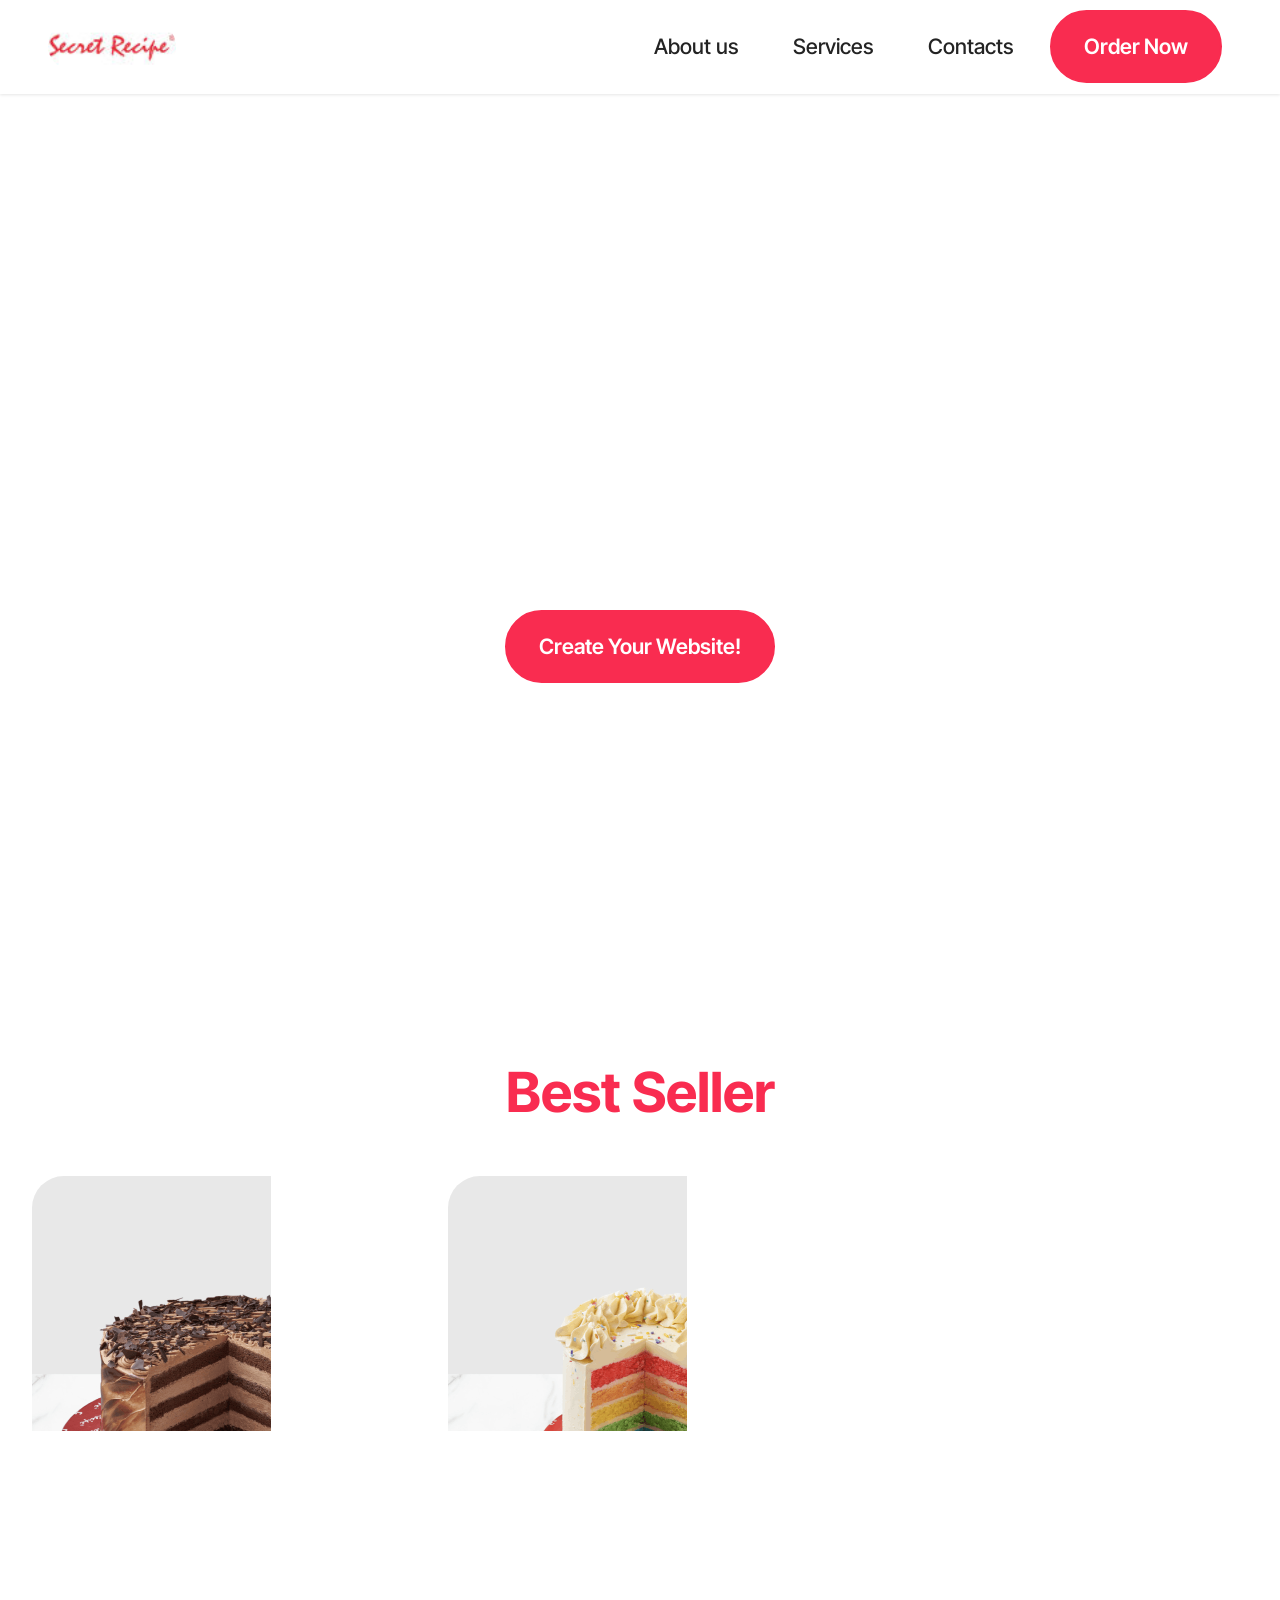
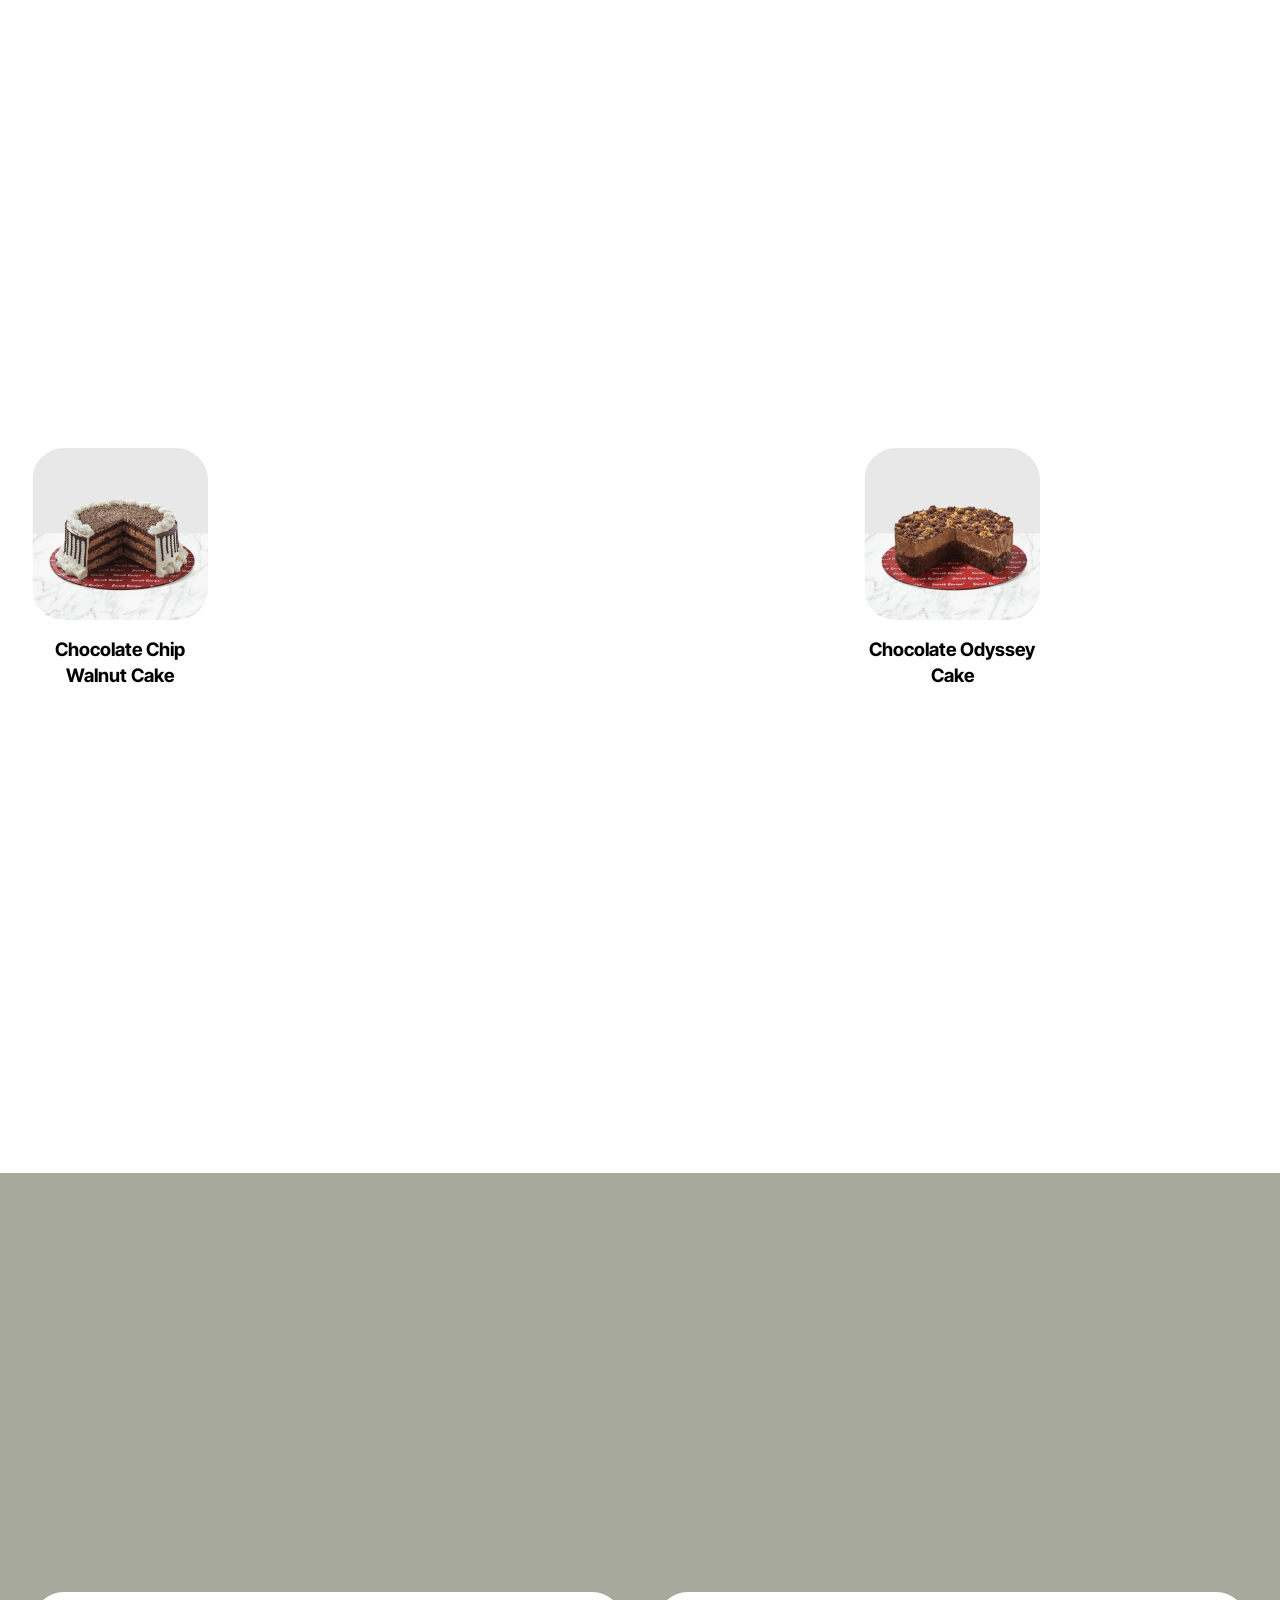
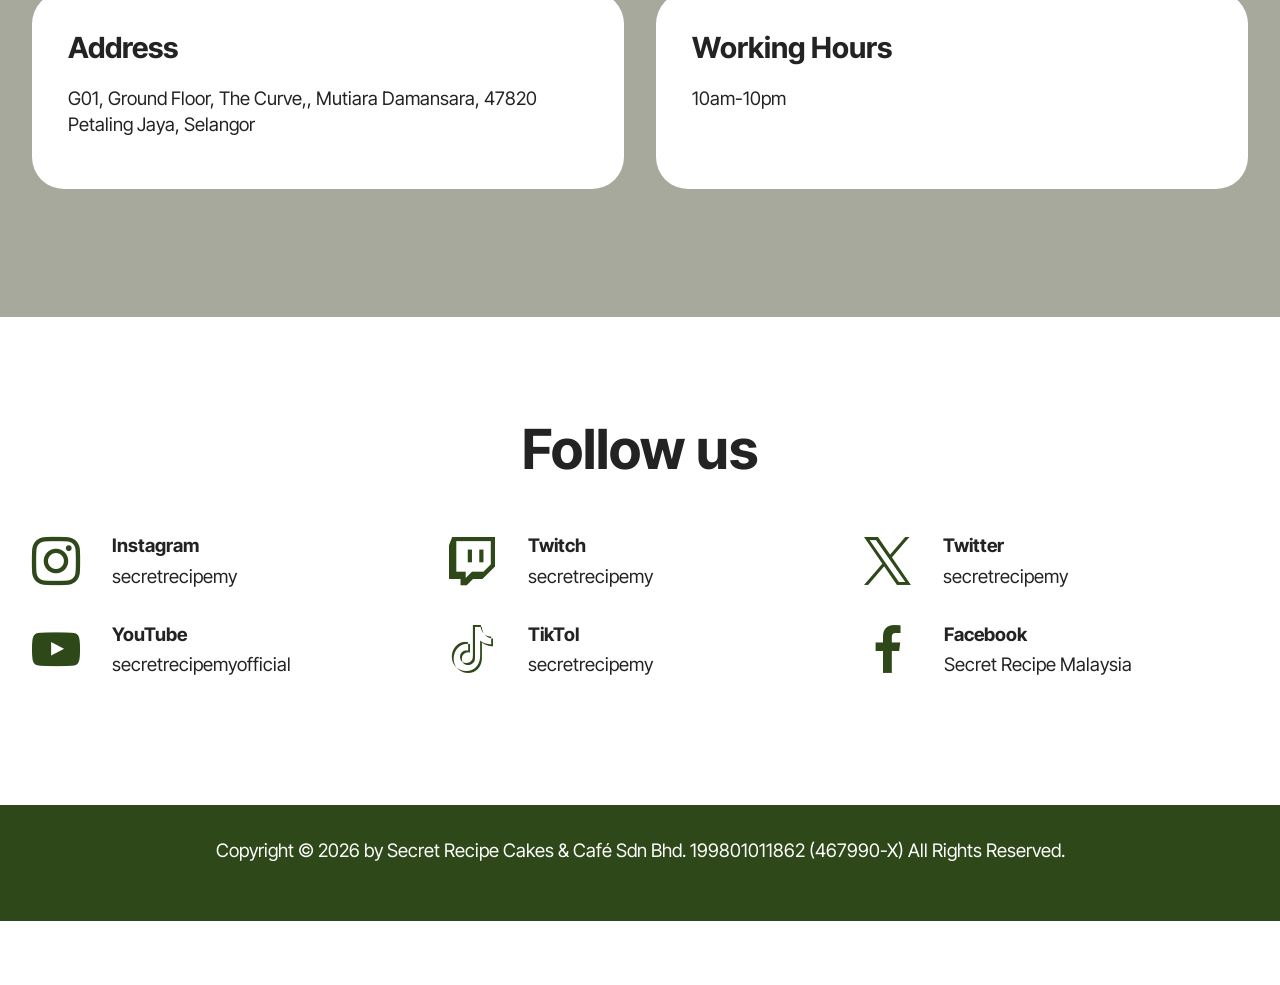
==== index.html @ fecd0d8b "create github pages" ====
<!DOCTYPE html>
<html  >
<head>
  <!-- Site made with Mobirise Website Builder v6.1.12, https://mobirise.com -->
  <meta charset="UTF-8">
  <meta http-equiv="X-UA-Compatible" content="IE=edge">
  <meta name="generator" content="Mobirise v6.1.12, mobirise.com">
  <meta name="viewport" content="width=device-width, initial-scale=1, minimum-scale=1">
  <link rel="shortcut icon" href="assets/images/shop-cakes-online-at-the-best-cake-cafe-in-malaysia-secret-recipe-96x36.jpg" type="image/x-icon">
  <meta name="description" content="">
  
  
  <title>About Us design wh</title>
  <link rel="stylesheet" href="assets/bootstrap/css/bootstrap.min.css">
  <link rel="stylesheet" href="assets/animatecss/animate.css">
  <link rel="stylesheet" href="assets/dropdown/css/style.css">
  <link rel="stylesheet" href="assets/socicon/css/styles.css">
  <link rel="stylesheet" href="assets/theme/css/style.css">
  <link rel="preload" href="https://fonts.googleapis.com/css?family=Inter+Tight:100,200,300,400,500,600,700,800,900,100i,200i,300i,400i,500i,600i,700i,800i,900i&display=swap" as="style" onload="this.onload=null;this.rel='stylesheet'">
  <noscript><link rel="stylesheet" href="https://fonts.googleapis.com/css?family=Inter+Tight:100,200,300,400,500,600,700,800,900,100i,200i,300i,400i,500i,600i,700i,800i,900i&display=swap"></noscript>
  <link rel="preload" as="style" href="assets/mobirise/css/mbr-additional.css?v=iLlVXk"><link rel="stylesheet" href="assets/mobirise/css/mbr-additional.css?v=iLlVXk" type="text/css">

  
  
  
</head>
<body>
  
  <section data-bs-version="5.1" class="menu menu2 cid-vfYFv7xrzU" once="menu" id="menu2-1u">
    
    <nav class="navbar navbar-dropdown navbar-fixed-top navbar-expand-lg">
        <div class="container">
            <div class="navbar-brand">
                <span class="navbar-logo">
                    <a href="https://mobiri.se">
                        <img src="assets/images/shop-cakes-online-at-the-best-cake-cafe-in-malaysia-secret-recipe-96x36.jpg" alt="Mobirise Website Builder" style="height: 3rem;">
                    </a>
                </span>
                <span class="navbar-caption-wrap"><a class="navbar-caption text-black display-7" href="https://mobiri.se"></a></span>
            </div>
            <button class="navbar-toggler" type="button" data-toggle="collapse" data-bs-toggle="collapse" data-target="#navbarSupportedContent" data-bs-target="#navbarSupportedContent" aria-controls="navbarNavAltMarkup" aria-expanded="false" aria-label="Toggle navigation">
                <div class="hamburger">
                    <span></span>
                    <span></span>
                    <span></span>
                    <span></span>
                </div>
            </button>
            <div class="collapse navbar-collapse" id="navbarSupportedContent">
                <ul class="navbar-nav nav-dropdown" data-app-modern-menu="true">
                    <li class="nav-item"><a class="nav-link link text-black display-4" href="https://mobiri.se">
                            About us</a></li>
                    <li class="nav-item"><a class="nav-link link text-black display-4" href="https://mobiri.se">
                            Services</a></li>
                    <li class="nav-item"><a class="nav-link link text-black display-4" href="https://mobiri.se">Contacts</a>
                    </li>
                </ul>
                
                <div class="navbar-buttons mbr-section-btn"><a class="btn btn-danger display-4" href="https://mobiri.se">
                        Order Now</a></div>
            </div>
        </div>
    </nav>
</section>

<section data-bs-version="5.1" class="header6 cid-vfYHZNLe1i mbr-fullscreen" data-bg-video="https://www.youtube.com/watch?v=7JRG_rjzD6g" id="header6-1w">

    

    <div class="mbr-fallback-image disabled"></div>
    <div class="mbr-overlay" style="opacity: 0; background-color: rgb(68, 121, 217);"></div>

    <div class="align-center container">
        <div class="row justify-content-center">
            <div class="col-12 col-lg-7">
                <h1 class="mbr-section-title mbr-fonts-style mbr-white mb-3 display-1"><strong>MOBIRISE BUILDER</strong></h1>
                <h2 class="mbr-section-subtitle mbr-fonts-style mbr-white mb-3 display-2">Header Subtitle</h2>
                <p class="mbr-text mbr-white mbr-fonts-style display-7">
                    Mobirise is a free offline app for Windows and Mac to easily create small/medium websites, landing
                    pages, portfolios. 3500+ beautiful website blocks, templates and themes help you to start easily.
                </p>
                <div class="mbr-section-btn mt-3"><a class="btn btn-danger display-4" href="https://mobiri.se">Create Your Website!</a></div>
            </div>
        </div>
    </div>
</section>

<section data-bs-version="5.1" class="features03 cid-vfYLNGq653" id="features03-1x">
	
	
	<div class="container">
		<div class="row justify-content-center mb-5">
			<div class="col-12 content-head">
				<div class="mbr-section-head">
					<h1 class="mbr-section-title mbr-fonts-style align-center mb-0 display-2">
						<strong>Best Seller</strong></h1>
					
				</div>
			</div>
		</div>
		<div class="row">
			<div class="item features-image col-12 col-md-6 col-lg-4 active">
				<div class="item-wrapper">
					<div class="item-img mb-3">
						<img src="assets/images/e688aae5b18f2026-04-0620e4b88be58d8812.57.24-816x799.png" alt="Mobirise Website Builder" title="" data-slide-to="0" data-bs-slide-to="0">
					</div>
					<div class="item-content align-left">
						<h5 class="item-title mbr-fonts-style mt-0 mb-2 display-5"><strong>Chocolate Fudge Cake</strong></h5>
						<p class="mbr-text mbr-fonts-style mb-3 display-7">
						    Rich chocolate sponge sandwiched with layers of chocolate fudge cream and garnished with grated chocolate</p>
						<div class="mbr-section-btn item-footer"><a class="btn item-btn btn-primary display-7">Buynow</a></div>
					</div>
				</div>
			</div>
			<div class="item features-image col-12 col-md-6 col-lg-4">
				<div class="item-wrapper">
					<div class="item-img mb-3">
						<img src="assets/images/e688aae5b18f2026-04-0620e4b88be58d8812.57.30-816x799.png" alt="Mobirise Website Builder" title="" data-slide-to="1" data-bs-slide-to="1">
					</div>
					<div class="item-content align-left">
						<h5 class="item-title mbr-fonts-style mb-2 mt-0 display-5"><strong>Confetti Rainbow Cake</strong></h5>
						<p class="mbr-text mbr-fonts-style mb-3 display-7">
						Layers of rainbow coloured sponge and cream cheese, finished with vanilla butter cream and coloured rice sprinkles<br>
						</p>
						<div class="mbr-section-btn item-footer"><a href="" class="btn item-btn btn-primary display-7">Buynow</a></div>
					</div>
				</div>
			</div><div class="item features-image col-12 col-md-6 col-lg-4">
				<div class="item-wrapper">
					<div class="item-img mb-3">
						<img src="assets/images/e688aae5b18f2026-04-0620e4b88be58d8812.56.06-1078x1056.png" alt="Mobirise Website Builder" title="" data-slide-to="2" data-bs-slide-to="2">
					</div>
					<div class="item-content align-left">
						<h5 class="item-title mbr-fonts-style mb-2 mt-0 display-5"><strong>Hazelnut Chocolate Cake</strong></h5>
						<p class="mbr-text mbr-fonts-style mb-3 display-7">
						Chocolate mud cake layered with hazelnut cream, dark chocolate mousse and a rich hazelnut chocolate coating with hazelnut bits<br>
						</p>
						<div class="mbr-section-btn item-footer"><a href="https://www.secretrecipe.com.my/menu/cake/chocolate-cake/hazelnut-chocolate-cake" class="btn item-btn btn-primary display-7">Buynow</a></div>
					</div>
				</div>
			</div>
			
		</div>
	</div>
</section>

<section data-bs-version="5.1" class="features13 start cid-vfZ4eDrh61" id="features013-20">
    

<div class="container-fluid">
  <div class="row justify-content-center">
    <div class="col-12 content-head">
      
    </div>
  </div>
  <div class="row mbr-section-content">
    <div class="item features-image col-6 col-md-4 col-lg-2 active">
      <div class="item-wrapper">
        <div class="item-img">
          <img src="assets/images/e688aae5b18f2026-04-0720e4b88ae58d8810.18.06-1078x1056.png" alt="Mobirise Website Builder" title="" data-slide-to="0" data-bs-slide-to="0">
        </div>
        <div class="item-content align-left mt-3">
          <h5 class="item-title mbr-fonts-style mb-3 display-7"><div><strong>Chocolate Chip Walnut Cake</strong></div><div><strong><br></strong></div></h5>
          
          
        </div>
        
      </div>
    </div>
    <div class="item features-image col-6 col-md-4 col-lg-2">
      <div class="item-wrapper">
        <div class="item-img">
          <img src="assets/images/e688aae5b18f2026-04-0720e4b88ae58d8810.19.50-1078x1056.png" alt="Mobirise Website Builder" title="" data-slide-to="1" data-bs-slide-to="1">
        </div>
        <div class="item-content align-left mt-3">
          <h5 class="item-title mbr-fonts-style mb-3 display-7"><div><strong>Hokkaido&nbsp; Cheese Chocolate Cake</strong></div><div><strong><br></strong></div></h5>
          
          
        </div>
        
      </div>
    </div><div class="item features-image col-6 col-md-4 col-lg-2">
      <div class="item-wrapper">
        <div class="item-img">
          <img src="assets/images/e688aae5b18f2026-04-0720e4b88ae58d8810.23.37-1078x1056.png" alt="Mobirise Website Builder" title="" data-slide-to="2" data-bs-slide-to="2">
        </div>
        <div class="item-content align-left mt-3">
          <h5 class="item-title mbr-fonts-style mb-3 display-7"><div><strong>Chocolate Indulgence® Cake</strong></div><div><strong><br></strong></div></h5>
          
          
        </div>
        
      </div>
    </div><div class="item features-image col-6 col-md-4 col-lg-2">
      <div class="item-wrapper">
        <div class="item-img">
          <img src="assets/images/e688aae5b18f2026-04-0720e4b88ae58d8810.22.07-1078x1056.png" alt="Mobirise Website Builder" title="" data-slide-to="3" data-bs-slide-to="3">
        </div>
        <div class="item-content align-left mt-3">
          <h5 class="item-title mbr-fonts-style mb-3 display-7"><div><strong>Moist Chocolate Cake</strong></div></h5>
          
          
        </div>
        
      </div>
    </div><div class="item features-image col-6 col-md-4 col-lg-2">
      <div class="item-wrapper">
        <div class="item-img">
          <img src="assets/images/e688aae5b18f2026-04-0720e4b88ae58d8810.24.26-1078x1056.png" alt="Mobirise Website Builder" title="" data-slide-to="4" data-bs-slide-to="4">
        </div>
        <div class="item-content align-left mt-3">
          <h5 class="item-title mbr-fonts-style mb-3 display-7"><div><strong>Chocolate Odyssey Cake</strong></div><div><strong><br></strong></div></h5>
          
          
        </div>
        
      </div>
    </div><div class="item features-image col-6 col-md-4 col-lg-2">
      <div class="item-wrapper">
        <div class="item-img">
          <img src="assets/images/e688aae5b18f2026-04-0720e4b88ae58d8810.25.20-1078x1056.png" alt="Mobirise Website Builder" title="" data-slide-to="5" data-bs-slide-to="5">
        </div>
        <div class="item-content align-left mt-3">
          <h5 class="item-title mbr-fonts-style mb-3 display-7"><div><strong>Chocolate Brulee Cake</strong></div><div><strong><br></strong></div></h5>
          
          
        </div>
        
      </div>
    </div><div class="item features-image col-6 col-md-4 col-lg-2">
      <div class="item-wrapper">
        <div class="item-img">
          <img src="assets/images/e688aae5b18f2026-04-0720e4b88ae58d8810.18.47-1078x1056.png" alt="Mobirise Website Builder" title="" data-slide-to="6" data-bs-slide-to="6">
        </div>
        <div class="item-content align-left mt-3">
          <h5 class="item-title mbr-fonts-style mb-3 display-7"><div><strong>White Choc Macadamia Cake</strong></div><div><strong><br></strong></div></h5>
          
          
        </div>
        
      </div>
    </div><div class="item features-image col-6 col-md-4 col-lg-2">
      <div class="item-wrapper">
        <div class="item-img">
          <img src="assets/images/e688aae5b18f2026-04-0720e4b88ae58d8810.17.30-1078x1056.png" alt="Mobirise Website Builder" title="" data-slide-to="7" data-bs-slide-to="7">
        </div>
        <div class="item-content align-left mt-3">
          <h5 class="item-title mbr-fonts-style mb-3 display-7"><strong>Absolute Durian Cake</strong><div><strong><br></strong></div></h5>
          
          
        </div>
        
      </div>
    </div><div class="item features-image col-6 col-md-4 col-lg-2">
      <div class="item-wrapper">
        <div class="item-img">
          <img src="assets/images/e688aae5b18f2026-04-0720e4b88ae58d8810.16.15-1078x1056.png" alt="Mobirise Website Builder" title="" data-slide-to="8" data-bs-slide-to="8">
        </div>
        <div class="item-content align-left mt-3">
          <h5 class="item-title mbr-fonts-style mb-3 display-7"><strong>New York Cheesecake</strong></h5>
          
          
        </div>
        
      </div>
    </div><div class="item features-image col-6 col-md-4 col-lg-2">
      <div class="item-wrapper">
        <div class="item-img">
          <img src="assets/images/e688aae5b18f2026-04-0720e4b88ae58d8810.26.57-1078x1056.png" alt="Mobirise Website Builder" title="" data-slide-to="9" data-bs-slide-to="9">
        </div>
        <div class="item-content align-left mt-3">
          <h5 class="item-title mbr-fonts-style mb-3 display-7"><strong>Mango Yoghurt Cheese</strong><div><strong><br></strong></div></h5>
          
          
        </div>
        
      </div>
    </div><div class="item features-image col-6 col-md-4 col-lg-2">
      <div class="item-wrapper">
        <div class="item-img">
          <img src="assets/images/e688aae5b18f2026-04-0720e4b88ae58d8810.27.23-1078x1056.png" alt="Mobirise Website Builder" title="" data-slide-to="10" data-bs-slide-to="10">
        </div>
        <div class="item-content align-left mt-3">
          <h5 class="item-title mbr-fonts-style mb-3 display-7"><div><strong>Hokkaido Triple Cheesecake</strong></div><div><strong><br></strong></div></h5>
          
          
        </div>
        
      </div>
    </div><div class="item features-image col-6 col-md-4 col-lg-2">
      <div class="item-wrapper">
        <div class="item-img">
          <img src="assets/images/e688aae5b18f2026-04-0720e4b88ae58d8810.27.58-1078x1056.png" alt="Mobirise Website Builder" title="" data-slide-to="11" data-bs-slide-to="11">
        </div>
        <div class="item-content align-left mt-3">
          <h5 class="item-title mbr-fonts-style mb-3 display-7"><div><strong>Marble Cheesecake</strong></div><div><strong><br></strong></div></h5>
          
          
        </div>
        
      </div>
    </div>
    
    
    
    

  </div>
</div>
</section>

<section data-bs-version="5.1" class="contacts01 cid-vg4u1rEzkJ" id="contacts01-21">
    

    
    
    <div class="container">
        <div class="row justify-content-center">
            <div class="col-12 content-head">
                <div class="mbr-section-head mb-5">
                    <h3 class="mbr-section-title mbr-fonts-style align-center mb-0 display-2">
                        <strong>Contacts</strong>
                    </h3>
                    
                </div>
            </div>
        </div>
        <div class="row">
            <div class="item features-without-image col-12 col-md-6 active">
                <div class="item-wrapper">
                    <div class="text-wrapper">
                        <h6 class="card-title mbr-fonts-style mb-3 display-5">
                            <strong>Phone</strong>
                        </h6>
                        <p class="mbr-text mbr-fonts-style display-7">
                            <a href="tel:+12345678910" class="text-primary">0 800 123 45 67</a>
                        </p>
                    </div>
                </div>
            </div>
            <div class="item features-without-image col-12 col-md-6">
                <div class="item-wrapper">
                    <div class="text-wrapper">
                        <h6 class="card-title mbr-fonts-style mb-3 display-5">
                            <strong>Email</strong>
                        </h6>
                        <p class="mbr-text mbr-fonts-style display-7">
                            <a href="mailto:info@site.com" class="text-primary">info@site.com</a>
                        </p>
                    </div>
                </div>
            </div>
            <div class="item features-without-image col-12 col-md-6">
                <div class="item-wrapper">
                    <div class="text-wrapper">
                        <h6 class="card-title mbr-fonts-style mb-3 display-5">
                            <strong>Address</strong>
                        </h6>
                        <p class="mbr-text mbr-fonts-style display-7">
                            G01, Ground Floor, The Curve,, Mutiara Damansara, 47820 Petaling Jaya, Selangor
                        </p>
                    </div>
                </div>
            </div>
            <div class="item features-without-image col-12 col-md-6">
                <div class="item-wrapper">
                    <div class="text-wrapper">
                        <h6 class="card-title mbr-fonts-style mb-3 display-5">
                            <strong>Working Hours</strong>
                        </h6>
                        <p class="mbr-text mbr-fonts-style display-7">
                            10am-10pm</p>
                    </div>
                </div>
            </div>
        </div>
    </div>
</section>

<section data-bs-version="5.1" class="social02 cid-vg4wjO7i5z" id="social02-22">
	

	
	
	<div class="container">
		<div class="row justify-content-center">
			<div class="col-12 content-head">
				<div class="mb-5">
					<h5 class="mbr-section-title mbr-fonts-style align-center mb-0 display-2">
						<strong>Follow us</strong>
					</h5>
					
				</div>
			</div>
		</div>
		<div class="row">
			<div class="item features-without-image col-12 col-md-6 col-lg-4">
				<div class="item-wrapper">
					<span class="mbr-iconfont m-auto socicon-instagram socicon"></span>
					<div class="card-box">
						<h4 class="card-title mbr-fonts-style mb-1 display-7">
							<strong>Instagram</strong>
						</h4>
						<h5 class="card-text mbr-fonts-style display-7">secretrecipemy</h5>
					</div>
				</div>
			</div>
			<div class="item features-without-image col-12 col-md-6 col-lg-4">
				<div class="item-wrapper">
					<span class="mbr-iconfont m-auto socicon-twitch socicon"></span>
					<div class="card-box">
						<h4 class="card-title mbr-fonts-style mb-1 display-7">
							<strong>Twitch</strong>
						</h4>
						<h5 class="card-text mbr-fonts-style display-7">
							secretrecipemy
						</h5>
					</div>
				</div>
			</div>
			<div class="item features-without-image col-12 col-md-6 col-lg-4">
				<div class="item-wrapper">
					<span class="mbr-iconfont m-auto socicon-twitter socicon"></span>
					<div class="card-box">
						<h4 class="card-title mbr-fonts-style mb-1 display-7">
							<strong>Twitter</strong>
						</h4>
						<h5 class="card-text mbr-fonts-style display-7">
							secretrecipemy
						</h5>
					</div>
				</div>
			</div>
			<div class="item features-without-image col-12 col-md-6 col-lg-4">
				<div class="item-wrapper">
					<span class="mbr-iconfont m-auto socicon-youtube socicon"></span>
					<div class="card-box">
						<h4 class="card-title mbr-fonts-style mb-1 display-7">
							<strong>YouTube</strong>
						</h4>
						<h5 class="card-text mbr-fonts-style display-7">
							secretrecipemyofficial</h5>
					</div>
				</div>
			</div>
			<div class="item features-without-image col-12 col-md-6 col-lg-4">
				<div class="item-wrapper">
					<span class="mbr-iconfont m-auto socicon-tiktok socicon"></span>
					<div class="card-box">
						<h4 class="card-title mbr-fonts-style mb-1 display-7">
							<strong>TikTol</strong>
						</h4>
						<h5 class="card-text mbr-fonts-style display-7">
							secretrecipemy
						</h5>
					</div>
				</div>
			</div>
			<div class="item features-without-image col-12 col-md-6 col-lg-4">
				<div class="item-wrapper">
					<span class="mbr-iconfont m-auto socicon-facebook socicon"></span>
					<div class="card-box">
						<h4 class="card-title mbr-fonts-style mb-1 display-7">
							<strong>Facebook</strong>
						</h4>
						<h5 class="card-text mbr-fonts-style display-7">Secret Recipe Malaysia</h5>
					</div>
				</div>
			</div>
		</div>
	</div>
</section>

<section data-bs-version="5.1" class="footer4 cid-vg4wZ8eSJK" once="footers" id="footer04-23">

    

    

    <div class="container">
        <div class="media-container-row align-center mbr-white">
            <div class="col-12">
                <p class="mbr-text mb-0 mbr-fonts-style display-7">Copyright © 2026 by Secret Recipe Cakes &amp; Café Sdn Bhd. 199801011862 (467990-X) All Rights Reserved.<br><br></p>
            </div>
        </div>
    </div>
</section><section class="display-7" style="padding: 0;align-items: center;justify-content: center;flex-wrap: wrap;    align-content: center;display: flex;position: relative;height: 4rem;"><a href="https://mobiri.se/4654926" style="flex: 1 1;height: 4rem;position: absolute;width: 100%;z-index: 1;"><img alt="" style="height: 4rem;" src="[data-uri]"></a><p style="margin: 0;text-align: center;" class="display-7">&#8204;</p><a style="z-index:1" href="https://mobirise.com"> Website Software</a></section><script src="assets/bootstrap/js/bootstrap.bundle.min.js"></script>  <script src="assets/smoothscroll/smooth-scroll.js"></script>  <script src="assets/ytplayer/index.js"></script>  <script src="assets/dropdown/js/navbar-dropdown.js"></script>  <script src="assets/vimeoplayer/player.js"></script>  <script src="assets/theme/js/script.js"></script>  
  
  
  <input name="animation" type="hidden">
  </body>
</html>
---- assets/dropdown/css/style.css ----
.navbar-dropdown {
  left: 0;
  padding: 0;
  position: absolute;
  right: 0;
  top: 0;
  transition: all 0.45s ease;
  z-index: 1030;
  background: #282828; }
  .navbar-dropdown .navbar-logo {
    margin-right: 0.8rem;
    transition: margin 0.3s ease-in-out;
    vertical-align: middle; }
    .navbar-dropdown .navbar-logo img {
      height: 3.125rem;
      transition: all 0.3s ease-in-out; }
    .navbar-dropdown .navbar-logo.mbr-iconfont {
      font-size: 3.125rem;
      line-height: 3.125rem; }
  .navbar-dropdown .navbar-caption {
    font-weight: 700;
    white-space: normal;
    vertical-align: -4px;
    line-height: 3.125rem !important; }
    .navbar-dropdown .navbar-caption, .navbar-dropdown .navbar-caption:hover {
      color: inherit;
      text-decoration: none; }
  .navbar-dropdown .mbr-iconfont + .navbar-caption {
    vertical-align: -1px; }
  .navbar-dropdown.navbar-fixed-top {
    position: fixed; }
  .navbar-dropdown .navbar-brand span {
    vertical-align: -4px; }
  .navbar-dropdown.bg-color.transparent {
    background: none; }
  .navbar-dropdown.navbar-short .navbar-brand {
    padding: 0.625rem 0; }
    .navbar-dropdown.navbar-short .navbar-brand span {
      vertical-align: -1px; }
  .navbar-dropdown.navbar-short .navbar-caption {
    line-height: 2.375rem !important;
    vertical-align: -2px; }
  .navbar-dropdown.navbar-short .navbar-logo {
    margin-right: 0.5rem; }
    .navbar-dropdown.navbar-short .navbar-logo img {
      height: 2.375rem; }
    .navbar-dropdown.navbar-short .navbar-logo.mbr-iconfont {
      font-size: 2.375rem;
      line-height: 2.375rem; }
  .navbar-dropdown.navbar-short .mbr-table-cell {
    height: 3.625rem; }
  .navbar-dropdown .navbar-close {
    left: 0.6875rem;
    position: fixed;
    top: 0.75rem;
    z-index: 1000; }
  .navbar-dropdown .hamburger-icon {
    content: "";
    display: inline-block;
    vertical-align: middle;
    width: 16px;
    -webkit-box-shadow: 0 -6px 0 1px #282828,0 0 0 1px #282828,0 6px 0 1px #282828;
    -moz-box-shadow: 0 -6px 0 1px #282828,0 0 0 1px #282828,0 6px 0 1px #282828;
    box-shadow: 0 -6px 0 1px #282828,0 0 0 1px #282828,0 6px 0 1px #282828; }

.dropdown-menu .dropdown-toggle[data-toggle="dropdown-submenu"]::after {
  border-bottom: 0.35em solid transparent;
  border-left: 0.35em solid;
  border-right: 0;
  border-top: 0.35em solid transparent;
  margin-left: 0.3rem; }

.dropdown-menu .dropdown-item:focus {
  outline: 0; }

.nav-dropdown {
  font-size: 0.75rem;
  font-weight: 500;
  height: auto !important; }
  .nav-dropdown .nav-btn {
    padding-left: 1rem; }
  .nav-dropdown .link {
    margin: .667em 1.667em;
    font-weight: 500;
    padding: 0;
    transition: color .2s ease-in-out; }
    .nav-dropdown .link.dropdown-toggle {
      margin-right: 2.583em; }
      .nav-dropdown .link.dropdown-toggle::after {
        margin-left: .25rem;
        border-top: 0.35em solid;
        border-right: 0.35em solid transparent;
        border-left: 0.35em solid transparent;
        border-bottom: 0; }
      .nav-dropdown .link.dropdown-toggle[aria-expanded="true"] {
        margin: 0;
        padding: 0.667em 3.263em  0.667em 1.667em; }
  .nav-dropdown .link::after,
  .nav-dropdown .dropdown-item::after {
    color: inherit; }
  .nav-dropdown .btn {
    font-size: 0.75rem;
    font-weight: 700;
    letter-spacing: 0;
    margin-bottom: 0;
    padding-left: 1.25rem;
    padding-right: 1.25rem; }
  .nav-dropdown .dropdown-menu {
    border-radius: 0;
    border: 0;
    left: 0;
    margin: 0;
    padding-bottom: 1.25rem;
    padding-top: 1.25rem;
    position: relative; }
  .nav-dropdown .dropdown-submenu {
    margin-left: 0.125rem;
    top: 0; }
  .nav-dropdown .dropdown-item {
    font-weight: 500;
    line-height: 2;
    padding: 0.3846em 4.615em 0.3846em 1.5385em;
    position: relative;
    transition: color .2s ease-in-out, background-color .2s ease-in-out; }
    .nav-dropdown .dropdown-item::after {
      margin-top: -0.3077em;
      position: absolute;
      right: 1.1538em;
      top: 50%; }
    .nav-dropdown .dropdown-item:focus, .nav-dropdown .dropdown-item:hover {
      background: none; }

@media (max-width: 767px) {
  .nav-dropdown.navbar-toggleable-sm {
    bottom: 0;
    display: none;
    left: 0;
    overflow-x: hidden;
    position: fixed;
    top: 0;
    transform: translateX(-100%);
    -ms-transform: translateX(-100%);
    -webkit-transform: translateX(-100%);
    width: 18.75rem;
    z-index: 999; } }
.nav-dropdown.navbar-toggleable-xl {
  bottom: 0;
  display: none;
  left: 0;
  overflow-x: hidden;
  position: fixed;
  top: 0;
  transform: translateX(-100%);
  -ms-transform: translateX(-100%);
  -webkit-transform: translateX(-100%);
  width: 18.75rem;
  z-index: 999; }

.nav-dropdown-sm {
  display: block !important;
  overflow-x: hidden;
  overflow: auto;
  padding-top: 3.875rem; }
  .nav-dropdown-sm::after {
    content: "";
    display: block;
    height: 3rem;
    width: 100%; }
  .nav-dropdown-sm.collapse.in ~ .navbar-close {
    display: block !important; }
  .nav-dropdown-sm.collapsing, .nav-dropdown-sm.collapse.in {
    transform: translateX(0);
    -ms-transform: translateX(0);
    -webkit-transform: translateX(0);
    transition: all 0.25s ease-out;
    -webkit-transition: all 0.25s ease-out;
    background: #282828; }
  .nav-dropdown-sm.collapsing[aria-expanded="false"] {
    transform: translateX(-100%);
    -ms-transform: translateX(-100%);
    -webkit-transform: translateX(-100%); }
  .nav-dropdown-sm .nav-item {
    display: block;
    margin-left: 0 !important;
    padding-left: 0; }
  .nav-dropdown-sm .link,
  .nav-dropdown-sm .dropdown-item {
    border-top: 1px dotted rgba(255, 255, 255, 0.1);
    font-size: 0.8125rem;
    line-height: 1.6;
    margin: 0 !important;
    padding: 0.875rem 2.4rem 0.875rem 1.5625rem !important;
    position: relative;
    white-space: normal; }
    .nav-dropdown-sm .link:focus, .nav-dropdown-sm .link:hover,
    .nav-dropdown-sm .dropdown-item:focus,
    .nav-dropdown-sm .dropdown-item:hover {
      background: rgba(0, 0, 0, 0.2) !important;
      color: #c0a375; }
  .nav-dropdown-sm .nav-btn {
    position: relative;
    padding: 1.5625rem 1.5625rem 0 1.5625rem; }
    .nav-dropdown-sm .nav-btn::before {
      border-top: 1px dotted rgba(255, 255, 255, 0.1);
      content: "";
      left: 0;
      position: absolute;
      top: 0;
      width: 100%; }
    .nav-dropdown-sm .nav-btn + .nav-btn {
      padding-top: 0.625rem; }
      .nav-dropdown-sm .nav-btn + .nav-btn::before {
        display: none; }
  .nav-dropdown-sm .btn {
    padding: 0.625rem 0; }
  .nav-dropdown-sm .dropdown-toggle[data-toggle="dropdown-submenu"]::after {
    margin-left: .25rem;
    border-top: 0.35em solid;
    border-right: 0.35em solid transparent;
    border-left: 0.35em solid transparent;
    border-bottom: 0; }
  .nav-dropdown-sm .dropdown-toggle[data-toggle="dropdown-submenu"][aria-expanded="true"]::after {
    border-top: 0;
    border-right: 0.35em solid transparent;
    border-left: 0.35em solid transparent;
    border-bottom: 0.35em solid; }
  .nav-dropdown-sm .dropdown-menu {
    margin: 0;
    padding: 0;
    position: relative;
    top: 0;
    left: 0;
    width: 100%;
    border: 0;
    float: none;
    border-radius: 0;
    background: none; }
  .nav-dropdown-sm .dropdown-submenu {
    left: 100%;
    margin-left: 0.125rem;
    margin-top: -1.25rem;
    top: 0; }

.navbar-toggleable-sm .nav-dropdown .dropdown-menu {
  position: absolute; }

.navbar-toggleable-sm .nav-dropdown .dropdown-submenu {
  left: 100%;
  margin-left: 0.125rem;
  margin-top: -1.25rem;
  top: 0; }

.navbar-toggleable-sm.opened .nav-dropdown .dropdown-menu {
  position: relative; }

.navbar-toggleable-sm.opened .nav-dropdown .dropdown-submenu {
  left: 0;
  margin-left: 00rem;
  margin-top: 0rem;
  top: 0; }

.is-builder .nav-dropdown.collapsing {
  transition: none !important; }
---- assets/socicon/css/styles.css ----
@charset "UTF-8";

@font-face {
  font-family: 'Socicon';
  src:  url('../fonts/socicon.eot');
  src:  url('../fonts/socicon.eot?#iefix') format('embedded-opentype'),
    url('../fonts/socicon.woff2') format('woff2'),
    url('../fonts/socicon.ttf') format('truetype'),
    url('../fonts/socicon.woff') format('woff'),
    url('../fonts/socicon.svg#socicon') format('svg');
  font-weight: normal;
  font-style: normal;
  font-display: swap;
}

[data-icon]:before {
  font-family: "socicon" !important;
  content: attr(data-icon);
  font-style: normal !important;
  font-weight: normal !important;
  font-variant: normal !important;
  text-transform: none !important;
  speak: none;
  line-height: 1;
  -webkit-font-smoothing: antialiased;
  -moz-osx-font-smoothing: grayscale;
}

[class^="socicon-"], [class*=" socicon-"] {
  /* use !important to prevent issues with browser extensions that change fonts */
  font-family: 'Socicon' !important;
  speak: none;
  font-style: normal;
  font-weight: normal;
  font-variant: normal;
  text-transform: none;
  line-height: 1;

  /* Better Font Rendering =========== */
  -webkit-font-smoothing: antialiased;
  -moz-osx-font-smoothing: grayscale;
}

.socicon-500px:before {
  content: "\e000";
}
.socicon-8tracks:before {
  content: "\e001";
}
.socicon-airbnb:before {
  content: "\e002";
}
.socicon-alliance:before {
  content: "\e003";
}
.socicon-amazon:before {
  content: "\e004";
}
.socicon-amplement:before {
  content: "\e005";
}
.socicon-android:before {
  content: "\e006";
}
.socicon-angellist:before {
  content: "\e007";
}
.socicon-apple:before {
  content: "\e008";
}
.socicon-appnet:before {
  content: "\e009";
}
.socicon-baidu:before {
  content: "\e00a";
}
.socicon-bandcamp:before {
  content: "\e00b";
}
.socicon-battlenet:before {
  content: "\e00c";
}
.socicon-mixer:before {
  content: "\e00d";
}
.socicon-bebee:before {
  content: "\e00e";
}
.socicon-bebo:before {
  content: "\e00f";
}
.socicon-behance:before {
  content: "\e010";
}
.socicon-blizzard:before {
  content: "\e011";
}
.socicon-blogger:before {
  content: "\e012";
}
.socicon-buffer:before {
  content: "\e013";
}
.socicon-chrome:before {
  content: "\e014";
}
.socicon-coderwall:before {
  content: "\e015";
}
.socicon-curse:before {
  content: "\e016";
}
.socicon-dailymotion:before {
  content: "\e017";
}
.socicon-deezer:before {
  content: "\e018";
}
.socicon-delicious:before {
  content: "\e019";
}
.socicon-deviantart:before {
  content: "\e01a";
}
.socicon-diablo:before {
  content: "\e01b";
}
.socicon-digg:before {
  content: "\e01c";
}
.socicon-discord:before {
  content: "\e01d";
}
.socicon-disqus:before {
  content: "\e01e";
}
.socicon-douban:before {
  content: "\e01f";
}
.socicon-draugiem:before {
  content: "\e020";
}
.socicon-dribbble:before {
  content: "\e021";
}
.socicon-drupal:before {
  content: "\e022";
}
.socicon-ebay:before {
  content: "\e023";
}
.socicon-ello:before {
  content: "\e024";
}
.socicon-endomodo:before {
  content: "\e025";
}
.socicon-envato:before {
  content: "\e026";
}
.socicon-etsy:before {
  content: "\e027";
}
.socicon-facebook:before {
  content: "\e028";
}
.socicon-feedburner:before {
  content: "\e029";
}
.socicon-filmweb:before {
  content: "\e02a";
}
.socicon-firefox:before {
  content: "\e02b";
}
.socicon-flattr:before {
  content: "\e02c";
}
.socicon-flickr:before {
  content: "\e02d";
}
.socicon-formulr:before {
  content: "\e02e";
}
.socicon-forrst:before {
  content: "\e02f";
}
.socicon-foursquare:before {
  content: "\e030";
}
.socicon-friendfeed:before {
  content: "\e031";
}
.socicon-github:before {
  content: "\e032";
}
.socicon-goodreads:before {
  content: "\e033";
}
.socicon-google:before {
  content: "\e034";
}
.socicon-googlescholar:before {
  content: "\e035";
}
.socicon-googlegroups:before {
  content: "\e036";
}
.socicon-googlephotos:before {
  content: "\e037";
}
.socicon-googleplus:before {
  content: "\e038";
}
.socicon-grooveshark:before {
  content: "\e039";
}
.socicon-hackerrank:before {
  content: "\e03a";
}
.socicon-hearthstone:before {
  content: "\e03b";
}
.socicon-hellocoton:before {
  content: "\e03c";
}
.socicon-heroes:before {
  content: "\e03d";
}
.socicon-smashcast:before {
  content: "\e03e";
}
.socicon-horde:before {
  content: "\e03f";
}
.socicon-houzz:before {
  content: "\e040";
}
.socicon-icq:before {
  content: "\e041";
}
.socicon-identica:before {
  content: "\e042";
}
.socicon-imdb:before {
  content: "\e043";
}
.socicon-instagram:before {
  content: "\e044";
}
.socicon-issuu:before {
  content: "\e045";
}
.socicon-istock:before {
  content: "\e046";
}
.socicon-itunes:before {
  content: "\e047";
}
.socicon-keybase:before {
  content: "\e048";
}
.socicon-lanyrd:before {
  content: "\e049";
}
.socicon-lastfm:before {
  content: "\e04a";
}
.socicon-line:before {
  content: "\e04b";
}
.socicon-linkedin:before {
  content: "\e04c";
}
.socicon-livejournal:before {
  content: "\e04d";
}
.socicon-lyft:before {
  content: "\e04e";
}
.socicon-macos:before {
  content: "\e04f";
}
.socicon-mail:before {
  content: "\e050";
}
.socicon-medium:before {
  content: "\e051";
}
.socicon-meetup:before {
  content: "\e052";
}
.socicon-mixcloud:before {
  content: "\e053";
}
.socicon-modelmayhem:before {
  content: "\e054";
}
.socicon-mumble:before {
  content: "\e055";
}
.socicon-myspace:before {
  content: "\e056";
}
.socicon-newsvine:before {
  content: "\e057";
}
.socicon-nintendo:before {
  content: "\e058";
}
.socicon-npm:before {
  content: "\e059";
}
.socicon-odnoklassniki:before {
  content: "\e05a";
}
.socicon-openid:before {
  content: "\e05b";
}
.socicon-opera:before {
  content: "\e05c";
}
.socicon-outlook:before {
  content: "\e05d";
}
.socicon-overwatch:before {
  content: "\e05e";
}
.socicon-patreon:before {
  content: "\e05f";
}
.socicon-paypal:before {
  content: "\e060";
}
.socicon-periscope:before {
  content: "\e061";
}
.socicon-persona:before {
  content: "\e062";
}
.socicon-pinterest:before {
  content: "\e063";
}
.socicon-play:before {
  content: "\e064";
}
.socicon-player:before {
  content: "\e065";
}
.socicon-playstation:before {
  content: "\e066";
}
.socicon-pocket:before {
  content: "\e067";
}
.socicon-qq:before {
  content: "\e068";
}
.socicon-quora:before {
  content: "\e069";
}
.socicon-raidcall:before {
  content: "\e06a";
}
.socicon-ravelry:before {
  content: "\e06b";
}
.socicon-reddit:before {
  content: "\e06c";
}
.socicon-renren:before {
  content: "\e06d";
}
.socicon-researchgate:before {
  content: "\e06e";
}
.socicon-residentadvisor:before {
  content: "\e06f";
}
.socicon-reverbnation:before {
  content: "\e070";
}
.socicon-rss:before {
  content: "\e071";
}
.socicon-sharethis:before {
  content: "\e072";
}
.socicon-skype:before {
  content: "\e073";
}
.socicon-slideshare:before {
  content: "\e074";
}
.socicon-smugmug:before {
  content: "\e075";
}
.socicon-snapchat:before {
  content: "\e076";
}
.socicon-songkick:before {
  content: "\e077";
}
.socicon-soundcloud:before {
  content: "\e078";
}
.socicon-spotify:before {
  content: "\e079";
}
.socicon-stackexchange:before {
  content: "\e07a";
}
.socicon-stackoverflow:before {
  content: "\e07b";
}
.socicon-starcraft:before {
  content: "\e07c";
}
.socicon-stayfriends:before {
  content: "\e07d";
}
.socicon-steam:before {
  content: "\e07e";
}
.socicon-storehouse:before {
  content: "\e07f";
}
.socicon-strava:before {
  content: "\e080";
}
.socicon-streamjar:before {
  content: "\e081";
}
.socicon-stumbleupon:before {
  content: "\e082";
}
.socicon-swarm:before {
  content: "\e083";
}
.socicon-teamspeak:before {
  content: "\e084";
}
.socicon-teamviewer:before {
  content: "\e085";
}
.socicon-technorati:before {
  content: "\e086";
}
.socicon-telegram:before {
  content: "\e087";
}
.socicon-tripadvisor:before {
  content: "\e088";
}
.socicon-tripit:before {
  content: "\e089";
}
.socicon-triplej:before {
  content: "\e08a";
}
.socicon-tumblr:before {
  content: "\e08b";
}
.socicon-twitch:before {
  content: "\e08c";
}
.socicon-twitter:before {
  content: "\e08d";
}
.socicon-uber:before {
  content: "\e08e";
}
.socicon-ventrilo:before {
  content: "\e08f";
}
.socicon-viadeo:before {
  content: "\e090";
}
.socicon-viber:before {
  content: "\e091";
}
.socicon-viewbug:before {
  content: "\e092";
}
.socicon-vimeo:before {
  content: "\e093";
}
.socicon-vine:before {
  content: "\e094";
}
.socicon-vkontakte:before {
  content: "\e095";
}
.socicon-warcraft:before {
  content: "\e096";
}
.socicon-wechat:before {
  content: "\e097";
}
.socicon-weibo:before {
  content: "\e098";
}
.socicon-whatsapp:before {
  content: "\e099";
}
.socicon-wikipedia:before {
  content: "\e09a";
}
.socicon-windows:before {
  content: "\e09b";
}
.socicon-wordpress:before {
  content: "\e09c";
}
.socicon-wykop:before {
  content: "\e09d";
}
.socicon-xbox:before {
  content: "\e09e";
}
.socicon-xing:before {
  content: "\e09f";
}
.socicon-yahoo:before {
  content: "\e0a0";
}
.socicon-yammer:before {
  content: "\e0a1";
}
.socicon-yandex:before {
  content: "\e0a2";
}
.socicon-yelp:before {
  content: "\e0a3";
}
.socicon-younow:before {
  content: "\e0a4";
}
.socicon-youtube:before {
  content: "\e0a5";
}
.socicon-zapier:before {
  content: "\e0a6";
}
.socicon-zerply:before {
  content: "\e0a7";
}
.socicon-zomato:before {
  content: "\e0a8";
}
.socicon-zynga:before {
  content: "\e0a9";
}
.socicon-bluesky:before {
  content: "\e0aa";
}
.socicon-threads:before {
  content: "\e0ab";
}
.socicon-spreadshirt:before {
  content: "\e901";
}
.socicon-gamejolt:before {
  content: "\e902";
}
.socicon-trello:before {
  content: "\e903";
}
.socicon-tunein:before {
  content: "\e904";
}
.socicon-bloglovin:before {
  content: "\e905";
}
.socicon-gamewisp:before {
  content: "\e906";
}
.socicon-messenger:before {
  content: "\e907";
}
.socicon-pandora:before {
  content: "\e908";
}
.socicon-augment:before {
  content: "\e909";
}
.socicon-bitbucket:before {
  content: "\e90a";
}
.socicon-fyuse:before {
  content: "\e90b";
}
.socicon-yt-gaming:before {
  content: "\e90c";
}
.socicon-sketchfab:before {
  content: "\e90d";
}
.socicon-mobcrush:before {
  content: "\e90e";
}
.socicon-microsoft:before {
  content: "\e90f";
}
.socicon-realtor:before {
  content: "\e910";
}
.socicon-tidal:before {
  content: "\e911";
}
.socicon-qobuz:before {
  content: "\e912";
}
.socicon-natgeo:before {
  content: "\e913";
}
.socicon-mastodon:before {
  content: "\e914";
}
.socicon-unsplash:before {
  content: "\e915";
}
.socicon-homeadvisor:before {
  content: "\e916";
}
.socicon-angieslist:before {
  content: "\e917";
}
.socicon-codepen:before {
  content: "\e918";
}
.socicon-slack:before {
  content: "\e919";
}
.socicon-openaigym:before {
  content: "\e91a";
}
.socicon-logmein:before {
  content: "\e91b";
}
.socicon-fiverr:before {
  content: "\e91c";
}
.socicon-gotomeeting:before {
  content: "\e91d";
}
.socicon-aliexpress:before {
  content: "\e91e";
}
.socicon-guru:before {
  content: "\e91f";
}
.socicon-appstore:before {
  content: "\e920";
}
.socicon-homes:before {
  content: "\e921";
}
.socicon-zoom:before {
  content: "\e922";
}
.socicon-alibaba:before {
  content: "\e923";
}
.socicon-craigslist:before {
  content: "\e924";
}
.socicon-wix:before {
  content: "\e925";
}
.socicon-redfin:before {
  content: "\e926";
}
.socicon-googlecalendar:before {
  content: "\e927";
}
.socicon-shopify:before {
  content: "\e928";
}
.socicon-freelancer:before {
  content: "\e929";
}
.socicon-seedrs:before {
  content: "\e92a";
}
.socicon-bing:before {
  content: "\e92b";
}
.socicon-doodle:before {
  content: "\e92c";
}
.socicon-bonanza:before {
  content: "\e92d";
}
.socicon-squarespace:before {
  content: "\e92e";
}
.socicon-toptal:before {
  content: "\e92f";
}
.socicon-gust:before {
  content: "\e930";
}
.socicon-ask:before {
  content: "\e931";
}
.socicon-trulia:before {
  content: "\e932";
}
.socicon-loomly:before {
  content: "\e933";
}
.socicon-ghost:before {
  content: "\e934";
}
.socicon-upwork:before {
  content: "\e935";
}
.socicon-fundable:before {
  content: "\e936";
}
.socicon-booking:before {
  content: "\e937";
}
.socicon-googlemaps:before {
  content: "\e938";
}
.socicon-zillow:before {
  content: "\e939";
}
.socicon-niconico:before {
  content: "\e93a";
}
.socicon-toneden:before {
  content: "\e93b";
}
.socicon-crunchbase:before {
  content: "\e93c";
}
.socicon-homefy:before {
  content: "\e93d";
}
.socicon-calendly:before {
  content: "\e93e";
}
.socicon-livemaster:before {
  content: "\e93f";
}
.socicon-udemy:before {
  content: "\e940";
}
.socicon-codered:before {
  content: "\e941";
}
.socicon-origin:before {
  content: "\e942";
}
.socicon-nextdoor:before {
  content: "\e943";
}
.socicon-portfolio:before {
  content: "\e944";
}
.socicon-instructables:before {
  content: "\e945";
}
.socicon-gitlab:before {
  content: "\e946";
}
.socicon-hackernews:before {
  content: "\e947";
}
.socicon-smashwords:before {
  content: "\e948";
}
.socicon-kobo:before {
  content: "\e949";
}
.socicon-bookbub:before {
  content: "\e94a";
}
.socicon-mailru:before {
  content: "\e94b";
}
.socicon-moddb:before {
  content: "\e94c";
}
.socicon-indiedb:before {
  content: "\e94d";
}
.socicon-traxsource:before {
  content: "\e94e";
}
.socicon-gamefor:before {
  content: "\e94f";
}
.socicon-pixiv:before {
  content: "\e950";
}
.socicon-myanimelist:before {
  content: "\e951";
}
.socicon-blackberry:before {
  content: "\e952";
}
.socicon-wickr:before {
  content: "\e953";
}
.socicon-spip:before {
  content: "\e954";
}
.socicon-napster:before {
  content: "\e955";
}
.socicon-beatport:before {
  content: "\e956";
}
.socicon-hackerone:before {
  content: "\e957";
}
.socicon-internet:before {
  content: "\e958";
}
.socicon-ubuntu:before {
  content: "\e959";
}
.socicon-artstation:before {
  content: "\e95a";
}
.socicon-invision:before {
  content: "\e95b";
}
.socicon-torial:before {
  content: "\e95c";
}
.socicon-collectorz:before {
  content: "\e95d";
}
.socicon-seenthis:before {
  content: "\e95e";
}
.socicon-googleplaymusic:before {
  content: "\e95f";
}
.socicon-debian:before {
  content: "\e960";
}
.socicon-filmfreeway:before {
  content: "\e961";
}
.socicon-gnome:before {
  content: "\e962";
}
.socicon-itchio:before {
  content: "\e963";
}
.socicon-jamendo:before {
  content: "\e964";
}
.socicon-mix:before {
  content: "\e965";
}
.socicon-sharepoint:before {
  content: "\e966";
}
.socicon-tinder:before {
  content: "\e967";
}
.socicon-windguru:before {
  content: "\e968";
}
.socicon-cdbaby:before {
  content: "\e969";
}
.socicon-elementaryos:before {
  content: "\e96a";
}
.socicon-stage32:before {
  content: "\e96b";
}
.socicon-tiktok:before {
  content: "\e96c";
}
.socicon-gitter:before {
  content: "\e96d";
}
.socicon-letterboxd:before {
  content: "\e96e";
}
.socicon-threema:before {
  content: "\e96f";
}
.socicon-splice:before {
  content: "\e970";
}
.socicon-metapop:before {
  content: "\e971";
}
.socicon-naver:before {
  content: "\e972";
}
.socicon-remote:before {
  content: "\e973";
}
.socicon-flipboard:before {
  content: "\e974";
}
.socicon-googlehangouts:before {
  content: "\e975";
}
.socicon-dlive:before {
  content: "\e976";
}
.socicon-vsco:before {
  content: "\e977";
}
.socicon-stitcher:before {
  content: "\e978";
}
.socicon-avvo:before {
  content: "\e979";
}
.socicon-redbubble:before {
  content: "\e97a";
}
.socicon-society6:before {
  content: "\e97b";
}
.socicon-zazzle:before {
  content: "\e97c";
}
.socicon-eitaa:before {
  content: "\e97d";
}
.socicon-soroush:before {
  content: "\e97e";
}
.socicon-bale:before {
  content: "\e97f";
}
---- assets/theme/css/style.css ----
@charset "UTF-8";
section {
  background-color: #ffffff;
}

body {
  font-style: normal;
  line-height: 1.5;
  font-weight: 400;
  color: #232323;
  position: relative;
}

button {
  background-color: transparent;
  border-color: transparent;
}

.embla__button,
.carousel-control {
  background-color: #edefea !important;
  opacity: 0.8 !important;
  color: #464845 !important;
  border-color: #edefea !important;
}

.carousel .close,
.modalWindow .close {
  background-color: #edefea !important;
  color: #464845 !important;
  border-color: #edefea !important;
  opacity: 0.8 !important;
}

.carousel .close:hover,
.modalWindow .close:hover {
  opacity: 1 !important;
}

.carousel-indicators li {
  background-color: #edefea !important;
  border: 2px solid #464845 !important;
}

.carousel-indicators li:hover,
.carousel-indicators li:active {
  opacity: 0.8 !important;
}

.embla__button:hover,
.carousel-control:hover {
  background-color: #edefea !important;
  opacity: 1 !important;
}

.modalWindow-video-container {
  height: 80%;
}

section,
.container,
.container-fluid {
  position: relative;
  word-wrap: break-word;
}

a.mbr-iconfont:hover {
  text-decoration: none;
}

.article .lead p,
.article .lead ul,
.article .lead ol,
.article .lead pre,
.article .lead blockquote {
  margin-bottom: 0;
}

a {
  font-style: normal;
  font-weight: 400;
  cursor: pointer;
}
a, a:hover {
  text-decoration: none;
}

.mbr-section-title {
  font-style: normal;
  line-height: 1.3;
}

.mbr-section-subtitle {
  line-height: 1.3;
}

.mbr-text {
  font-style: normal;
  line-height: 1.7;
}

h1,
h2,
h3,
h4,
h5,
h6,
.display-1,
.display-2,
.display-4,
.display-5,
.display-7,
span,
p,
a {
  line-height: 1;
  word-break: break-word;
  word-wrap: break-word;
  font-weight: 400;
}

b,
strong {
  font-weight: bold;
}

input:-webkit-autofill, input:-webkit-autofill:hover, input:-webkit-autofill:focus, input:-webkit-autofill:active {
  transition-delay: 9999s;
  -webkit-transition-property: background-color, color;
  transition-property: background-color, color;
}

textarea[type=hidden] {
  display: none;
}

section {
  background-position: 50% 50%;
  background-repeat: no-repeat;
  background-size: cover;
}
section .mbr-background-video,
section .mbr-background-video-preview {
  position: absolute;
  bottom: 0;
  left: 0;
  right: 0;
  top: 0;
}

.hidden {
  visibility: hidden;
}

.mbr-z-index20 {
  z-index: 20;
}

/*! Base colors */
.mbr-white {
  color: #ffffff;
}

.mbr-black {
  color: #111111;
}

.mbr-bg-white {
  background-color: #ffffff;
}

.mbr-bg-black {
  background-color: #000000;
}

/*! Text-aligns */
.align-left {
  text-align: left;
}

.align-center {
  text-align: center;
}

.align-right {
  text-align: right;
}

/*! Font-weight  */
.mbr-light {
  font-weight: 300;
}

.mbr-regular {
  font-weight: 400;
}

.mbr-semibold {
  font-weight: 500;
}

.mbr-bold {
  font-weight: 700;
}

/*! Media  */
.media-content {
  flex-basis: 100%;
}

.media-container-row {
  display: flex;
  flex-direction: row;
  flex-wrap: wrap;
  justify-content: center;
  align-content: center;
  align-items: start;
}
.media-container-row .media-size-item {
  width: 400px;
}

.media-container-column {
  display: flex;
  flex-direction: column;
  flex-wrap: wrap;
  justify-content: center;
  align-content: center;
  align-items: stretch;
}
.media-container-column > * {
  width: 100%;
}

@media (min-width: 992px) {
  .media-container-row {
    flex-wrap: nowrap;
  }
}
figure {
  margin-bottom: 0;
  overflow: hidden;
}

figure[mbr-media-size] {
  transition: width 0.1s;
}

img,
iframe {
  display: block;
  width: 100%;
}

.card {
  background-color: transparent;
  border: none;
}

.card-box {
  width: 100%;
}

.card-img {
  text-align: center;
  flex-shrink: 0;
  -webkit-flex-shrink: 0;
}

.media {
  max-width: 100%;
  margin: 0 auto;
}

.mbr-figure {
  align-self: center;
}

.media-container > div {
  max-width: 100%;
}

.mbr-figure img,
.card-img img {
  width: 100%;
}

@media (max-width: 991px) {
  .media-size-item {
    width: auto !important;
  }
  .media {
    width: auto;
  }
  .mbr-figure {
    width: 100% !important;
  }
}
/*! Buttons */
.mbr-section-btn {
  margin-left: -0.6rem;
  margin-right: -0.6rem;
  font-size: 0;
}

.btn {
  font-weight: 600;
  border-width: 1px;
  font-style: normal;
  margin: 0.6rem 0.6rem;
  white-space: normal;
  transition: all 0.2s ease-in-out;
  display: inline-flex;
  align-items: center;
  justify-content: center;
  word-break: break-word;
}

.btn-sm {
  font-weight: 600;
  letter-spacing: 0px;
  transition: all 0.3s ease-in-out;
}

.btn-md {
  font-weight: 600;
  letter-spacing: 0px;
  transition: all 0.3s ease-in-out;
}

.btn-lg {
  font-weight: 600;
  letter-spacing: 0px;
  transition: all 0.3s ease-in-out;
}

.btn-form {
  margin: 0;
}
.btn-form:hover {
  cursor: pointer;
}

nav .mbr-section-btn {
  margin-left: 0rem;
  margin-right: 0rem;
}

/*! Btn icon margin */
.btn .mbr-iconfont,
.btn.btn-sm .mbr-iconfont {
  order: 1;
  cursor: pointer;
  margin-left: 0.5rem;
  vertical-align: sub;
}

.btn.btn-md .mbr-iconfont,
.btn.btn-md .mbr-iconfont {
  margin-left: 0.8rem;
}

.mbr-regular {
  font-weight: 400;
}

.mbr-semibold {
  font-weight: 500;
}

.mbr-bold {
  font-weight: 700;
}

[type=submit] {
  -webkit-appearance: none;
}

/*! Full-screen */
.mbr-fullscreen .mbr-overlay {
  min-height: 100vh;
}

.mbr-fullscreen {
  display: flex;
  display: -moz-flex;
  display: -ms-flex;
  display: -o-flex;
  align-items: center;
  min-height: 100vh;
  padding-top: 3rem;
  padding-bottom: 3rem;
}

/*! Map */
.map {
  height: 25rem;
  position: relative;
}
.map iframe {
  width: 100%;
  height: 100%;
}

/*! Scroll to top arrow */
.mbr-arrow-up {
  bottom: 25px;
  right: 90px;
  position: fixed;
  text-align: right;
  z-index: 5000;
  color: #ffffff;
  font-size: 22px;
}

.mbr-arrow-up a {
  background: rgba(0, 0, 0, 0.2);
  border-radius: 50%;
  color: #fff;
  display: inline-block;
  height: 60px;
  width: 60px;
  border: 2px solid #fff;
  outline-style: none !important;
  position: relative;
  text-decoration: none;
  transition: all 0.3s ease-in-out;
  cursor: pointer;
  text-align: center;
}
.mbr-arrow-up a:hover {
  background-color: rgba(0, 0, 0, 0.4);
}
.mbr-arrow-up a i {
  line-height: 60px;
}

.mbr-arrow-up-icon {
  display: block;
  color: #fff;
}

.mbr-arrow-up-icon::before {
  content: "›";
  display: inline-block;
  font-family: serif;
  font-size: 22px;
  line-height: 1;
  font-style: normal;
  position: relative;
  top: 6px;
  left: -4px;
  transform: rotate(-90deg);
}

/*! Arrow Down */
.mbr-arrow {
  position: absolute;
  bottom: 45px;
  left: 50%;
  width: 60px;
  height: 60px;
  cursor: pointer;
  background-color: rgba(80, 80, 80, 0.5);
  border-radius: 50%;
  transform: translateX(-50%);
}
@media (max-width: 767px) {
  .mbr-arrow {
    display: none;
  }
}
.mbr-arrow > a {
  display: inline-block;
  text-decoration: none;
  outline-style: none;
  animation: arrowdown 1.7s ease-in-out infinite;
  color: #ffffff;
}
.mbr-arrow > a > i {
  position: absolute;
  top: -2px;
  left: 15px;
  font-size: 2rem;
}

#scrollToTop a i::before {
  content: "";
  position: absolute;
  display: block;
  border-bottom: 2.5px solid #fff;
  border-left: 2.5px solid #fff;
  width: 27.8%;
  height: 27.8%;
  left: 50%;
  top: 51%;
  transform: translateY(-30%) translateX(-50%) rotate(135deg);
}

@keyframes arrowdown {
  0% {
    transform: translateY(0px);
  }
  50% {
    transform: translateY(-5px);
  }
  100% {
    transform: translateY(0px);
  }
}
@media (max-width: 500px) {
  .mbr-arrow-up {
    left: 0;
    right: 0;
    text-align: center;
  }
}
/*Gradients animation*/
@keyframes gradient-animation {
  from {
    background-position: 0% 100%;
    animation-timing-function: ease-in-out;
  }
  to {
    background-position: 100% 0%;
    animation-timing-function: ease-in-out;
  }
}
.bg-gradient {
  background-size: 200% 200%;
  animation: gradient-animation 5s infinite alternate;
  -webkit-animation: gradient-animation 5s infinite alternate;
}

.menu .navbar-brand {
  display: -webkit-flex;
}
.menu .navbar-brand span {
  display: flex;
  display: -webkit-flex;
}
.menu .navbar-brand .navbar-caption-wrap {
  display: -webkit-flex;
}
.menu .navbar-brand .navbar-logo img {
  display: -webkit-flex;
  width: auto;
}
@media (min-width: 768px) and (max-width: 991px) {
  .menu .navbar-toggleable-sm .navbar-nav {
    display: -ms-flexbox;
  }
}
@media (max-width: 991px) {
  .menu .navbar-collapse {
    max-height: 93.5vh;
  }
  .menu .navbar-collapse.show {
    overflow: auto;
  }
}
@media (min-width: 992px) {
  .menu .navbar-nav.nav-dropdown {
    display: -webkit-flex;
  }
  .menu .navbar-toggleable-sm .navbar-collapse {
    display: -webkit-flex !important;
  }
  .menu .collapsed .navbar-collapse {
    max-height: 93.5vh;
  }
  .menu .collapsed .navbar-collapse.show {
    overflow: auto;
  }
}
@media (max-width: 767px) {
  .menu .navbar-collapse {
    max-height: 80vh;
  }
}

.nav-link .mbr-iconfont {
  margin-right: 0.5rem;
}

.navbar {
  display: -webkit-flex;
  -webkit-flex-wrap: wrap;
  -webkit-align-items: center;
  -webkit-justify-content: space-between;
}

.navbar-collapse {
  -webkit-flex-basis: 100%;
  -webkit-flex-grow: 1;
  -webkit-align-items: center;
}

.nav-dropdown .link {
  padding: 0.667em 1.667em !important;
  margin: 0 !important;
}

.nav {
  display: -webkit-flex;
  -webkit-flex-wrap: wrap;
}

.row {
  display: -webkit-flex;
  -webkit-flex-wrap: wrap;
}

.justify-content-center {
  -webkit-justify-content: center;
}

.form-inline {
  display: -webkit-flex;
}

.card-wrapper {
  -webkit-flex: 1;
}

.carousel-control {
  z-index: 10;
  display: -webkit-flex;
}

.carousel-controls {
  display: -webkit-flex;
}

.media {
  display: -webkit-flex;
}

.form-group:focus {
  outline: none;
}

.jq-selectbox__select {
  padding: 7px 0;
  position: relative;
}

.jq-selectbox__dropdown {
  overflow: hidden;
  border-radius: 10px;
  position: absolute;
  top: 100%;
  left: 0 !important;
  width: 100% !important;
}

.jq-selectbox__trigger-arrow {
  right: 0;
  transform: translateY(-50%);
}

.jq-selectbox li {
  padding: 1.07em 0.5em;
}

input[type=range] {
  padding-left: 0 !important;
  padding-right: 0 !important;
}

.modal-dialog,
.modal-content {
  height: 100%;
}

.modal-dialog .carousel-inner {
  height: calc(100vh - 1.75rem);
}
@media (max-width: 575px) {
  .modal-dialog .carousel-inner {
    height: calc(100vh - 1rem);
  }
}

.carousel-item {
  text-align: center;
}

.carousel-item img {
  margin: auto;
}

.navbar-toggler {
  align-self: flex-start;
  padding: 0.25rem 0.75rem;
  font-size: 1.25rem;
  line-height: 1;
  background: transparent;
  border: 1px solid transparent;
  border-radius: 0.25rem;
}

.navbar-toggler:focus,
.navbar-toggler:hover {
  text-decoration: none;
  box-shadow: none;
}

.navbar-toggler-icon {
  display: inline-block;
  width: 1.5em;
  height: 1.5em;
  vertical-align: middle;
  content: "";
  background: no-repeat center center;
  background-size: 100% 100%;
}

.navbar-toggler-left {
  position: absolute;
  left: 1rem;
}

.navbar-toggler-right {
  position: absolute;
  right: 1rem;
}

.card-img {
  width: auto;
}

.menu .navbar.collapsed:not(.beta-menu) {
  flex-direction: column;
}

.carousel-item.active,
.carousel-item-next,
.carousel-item-prev {
  display: flex;
}

.note-air-layout .dropup .dropdown-menu,
.note-air-layout .navbar-fixed-bottom .dropdown .dropdown-menu {
  bottom: initial !important;
}

html,
body {
  height: auto;
  min-height: 100vh;
}

.dropup .dropdown-toggle::after {
  display: none;
}

.form-asterisk {
  font-family: initial;
  position: absolute;
  top: -2px;
  font-weight: normal;
}

.form-control-label {
  position: relative;
  cursor: pointer;
  margin-bottom: 0.357em;
  padding: 0;
}

.alert {
  color: #ffffff;
  border-radius: 0;
  border: 0;
  font-size: 1.1rem;
  line-height: 1.5;
  margin-bottom: 1.875rem;
  padding: 1.25rem;
  position: relative;
  text-align: center;
}
.alert.alert-form::after {
  background-color: inherit;
  bottom: -7px;
  content: "";
  display: block;
  height: 14px;
  left: 50%;
  margin-left: -7px;
  position: absolute;
  transform: rotate(45deg);
  width: 14px;
}

.form-control {
  background-color: #ffffff;
  background-clip: border-box;
  color: #232323;
  line-height: 1rem !important;
  height: auto;
  padding: 1.2rem 2rem;
  transition: border-color 0.25s ease 0s;
  border: 1px solid transparent !important;
  border-radius: 4px;
  box-shadow: rgba(0, 0, 0, 0.07) 0px 1px 1px 0px, rgba(0, 0, 0, 0.07) 0px 1px 3px 0px, rgba(0, 0, 0, 0.03) 0px 0px 0px 1px;
}
.form-active .form-control:invalid {
  border-color: red;
}

.row > * {
  padding-right: 1rem;
  padding-left: 1rem;
}

form .row {
  margin-left: -0.6rem;
  margin-right: -0.6rem;
}
form .row [class*=col] {
  padding-left: 0.6rem;
  padding-right: 0.6rem;
}

form .mbr-section-btn {
  padding-left: 0.6rem;
  padding-right: 0.6rem;
}

form .form-check-input {
  margin-top: 0.5;
}

textarea.form-control {
  line-height: 1.5rem !important;
}

.form-group {
  margin-bottom: 1.2rem;
}

.form-control,
form .btn {
  min-height: 48px;
}

.gdpr-block label span.textGDPR input[name=gdpr] {
  top: 7px;
}

.form-control:focus {
  box-shadow: none;
}

:focus {
  outline: none;
}

.mbr-overlay {
  background-color: #000;
  bottom: 0;
  left: 0;
  opacity: 0.5;
  position: absolute;
  right: 0;
  top: 0;
  z-index: 0;
  pointer-events: none;
}

blockquote {
  font-style: italic;
  padding: 3rem;
  font-size: 1.09rem;
  position: relative;
  border-left: 3px solid;
}

ul,
ol,
pre,
blockquote {
  margin-bottom: 2.3125rem;
}

.mt-4 {
  margin-top: 2rem !important;
}

.mb-4 {
  margin-bottom: 2rem !important;
}

.container,
.container-fluid {
  padding-left: 16px;
  padding-right: 16px;
}

.row {
  margin-left: -16px;
  margin-right: -16px;
}
.row > [class*=col] {
  padding-left: 16px;
  padding-right: 16px;
}

@media (min-width: 992px) {
  .container-fluid {
    padding-left: 32px;
    padding-right: 32px;
  }
}
@media (max-width: 991px) {
  .mbr-container {
    padding-left: 16px;
    padding-right: 16px;
  }
}
.app-video-wrapper > img {
  opacity: 1;
}

.app-video-wrapper {
  background: transparent;
}

.item {
  position: relative;
}

.dropdown-menu .dropdown-menu {
  left: 100%;
}

.dropdown-item + .dropdown-menu {
  display: none;
}

.dropdown-item:hover + .dropdown-menu,
.dropdown-menu:hover {
  display: block;
}

@media (min-aspect-ratio: 16/9) {
  .mbr-video-foreground {
    height: 300% !important;
    top: -100% !important;
  }
}
@media (max-aspect-ratio: 16/9) {
  .mbr-video-foreground {
    width: 300% !important;
    left: -100% !important;
  }
}.engine {
	position: absolute;
	text-indent: -2400px;
	text-align: center;
	padding: 0;
	top: 0;
	left: -2400px;
}
---- assets/mobirise/css/mbr-additional.css ----
.btn {
  border-width: 2px;
}
img,
.card-wrap,
.card-wrapper,
.video-wrapper,
.mbr-figure iframe,
.google-map iframe,
.slide-content,
.plan,
.card,
.item-wrapper,
.item-wrapper .mbr-overlay {
  border-radius: 2rem !important;
}
.video-wrapper {
  overflow: hidden;
}
body {
  font-family: Inter Tight;
}
.display-1 {
  font-family: 'Inter Tight', sans-serif;
  font-size: 5rem;
  line-height: 1;
}
.display-1 > .mbr-iconfont {
  font-size: 6.25rem;
}
.display-2 {
  font-family: 'Inter Tight', sans-serif;
  font-size: 4rem;
  line-height: 1;
}
.display-2 > .mbr-iconfont {
  font-size: 5rem;
}
.display-4 {
  font-family: 'Inter Tight', sans-serif;
  font-size: 1.4rem;
  line-height: 1.5;
}
.display-4 > .mbr-iconfont {
  font-size: 1.75rem;
}
.display-5 {
  font-family: 'Inter Tight', sans-serif;
  font-size: 2rem;
  line-height: 1.5;
}
.display-5 > .mbr-iconfont {
  font-size: 2.5rem;
}
.display-7 {
  font-family: 'Inter Tight', sans-serif;
  font-size: 1.2rem;
  line-height: 1.3;
}
.display-7 > .mbr-iconfont {
  font-size: 1.5rem;
}
/* ---- Fluid typography for mobile devices ---- */
/* 1.4 - font scale ratio ( bootstrap == 1.42857 ) */
/* 100vw - current viewport width */
/* (48 - 20)  48 == 48rem == 768px, 20 == 20rem == 320px(minimal supported viewport) */
/* 0.65 - min scale variable, may vary */
@media (max-width: 992px) {
  .display-1 {
    font-size: 4rem;
  }
}
@media (max-width: 768px) {
  .display-1 {
    font-size: 3.5rem;
    font-size: calc( 2.4rem + (5 - 2.4) * ((100vw - 20rem) / (48 - 20)));
    line-height: calc( 1.1 * (2.4rem + (5 - 2.4) * ((100vw - 20rem) / (48 - 20))));
  }
  .display-2 {
    font-size: 3.2rem;
    font-size: calc( 2.05rem + (4 - 2.05) * ((100vw - 20rem) / (48 - 20)));
    line-height: calc( 1.3 * (2.05rem + (4 - 2.05) * ((100vw - 20rem) / (48 - 20))));
  }
  .display-4 {
    font-size: 1.12rem;
    font-size: calc( 1.14rem + (1.4 - 1.14) * ((100vw - 20rem) / (48 - 20)));
    line-height: calc( 1.4 * (1.14rem + (1.4 - 1.14) * ((100vw - 20rem) / (48 - 20))));
  }
  .display-5 {
    font-size: 1.6rem;
    font-size: calc( 1.35rem + (2 - 1.35) * ((100vw - 20rem) / (48 - 20)));
    line-height: calc( 1.4 * (1.35rem + (2 - 1.35) * ((100vw - 20rem) / (48 - 20))));
  }
  .display-7 {
    font-size: 0.96rem;
    font-size: calc( 1.07rem + (1.2 - 1.07) * ((100vw - 20rem) / (48 - 20)));
    line-height: calc( 1.4 * (1.07rem + (1.2 - 1.07) * ((100vw - 20rem) / (48 - 20))));
  }
}
@media (min-width: 992px) and (max-width: 1400px) {
  .display-1 {
    font-size: 3.5rem;
    font-size: calc( 2.4rem + (5 - 2.4) * ((100vw - 62rem) / (87 - 62)));
    line-height: calc( 1.1 * (2.4rem + (5 - 2.4) * ((100vw - 62rem) / (87 - 62))));
  }
  .display-2 {
    font-size: 3.2rem;
    font-size: calc( 2.05rem + (4 - 2.05) * ((100vw - 62rem) / (87 - 62)));
    line-height: calc( 1.3 * (2.05rem + (4 - 2.05) * ((100vw - 62rem) / (87 - 62))));
  }
  .display-4 {
    font-size: 1.12rem;
    font-size: calc( 1.14rem + (1.4 - 1.14) * ((100vw - 62rem) / (87 - 62)));
    line-height: calc( 1.4 * (1.14rem + (1.4 - 1.14) * ((100vw - 62rem) / (87 - 62))));
  }
  .display-5 {
    font-size: 1.6rem;
    font-size: calc( 1.35rem + (2 - 1.35) * ((100vw - 62rem) / (87 - 62)));
    line-height: calc( 1.4 * (1.35rem + (2 - 1.35) * ((100vw - 62rem) / (87 - 62))));
  }
  .display-7 {
    font-size: 0.96rem;
    font-size: calc( 1.07rem + (1.2 - 1.07) * ((100vw - 62rem) / (87 - 62)));
    line-height: calc( 1.4 * (1.07rem + (1.2 - 1.07) * ((100vw - 62rem) / (87 - 62))));
  }
}
/* Buttons */
.btn {
  padding: 1.25rem 2rem;
  border-radius: 4px;
}
@media (max-width: 767px) {
  .btn {
    padding: 0.75rem 1.5rem;
  }
}
.btn-sm {
  padding: 0.6rem 1.2rem;
  border-radius: 4px;
}
.btn-md {
  padding: 0.6rem 1.2rem;
  border-radius: 4px;
}
.btn-lg {
  padding: 1.25rem 2rem;
  border-radius: 4px;
}
.bg-primary {
  background-color: #2b7a69 !important;
}
.bg-success {
  background-color: #3a341c !important;
}
.bg-info {
  background-color: #320707 !important;
}
.bg-warning {
  background-color: #a0e2e1 !important;
}
.bg-danger {
  background-color: #f92c50 !important;
}
.btn-primary,
.btn-primary:active {
  background-color: #2b7a69 !important;
  border-color: #2b7a69 !important;
  color: #ffffff !important;
  box-shadow: none;
}
.btn-primary:hover,
.btn-primary:focus,
.btn-primary.focus,
.btn-primary.active {
  color: inherit;
  background-color: #38a089 !important;
  border-color: #38a089 !important;
  box-shadow: none;
}
.btn-primary.disabled,
.btn-primary:disabled {
  color: #ffffff !important;
  background-color: #38a089 !important;
  border-color: #38a089 !important;
}
.btn-secondary,
.btn-secondary:active {
  background-color: #ffd7ef !important;
  border-color: #ffd7ef !important;
  color: #d70081 !important;
  box-shadow: none;
}
.btn-secondary:hover,
.btn-secondary:focus,
.btn-secondary.focus,
.btn-secondary.active {
  color: inherit;
  background-color: #ffffff !important;
  border-color: #ffffff !important;
  box-shadow: none;
}
.btn-secondary.disabled,
.btn-secondary:disabled {
  color: #d70081 !important;
  background-color: #ffffff !important;
  border-color: #ffffff !important;
}
.btn-info,
.btn-info:active {
  background-color: #320707 !important;
  border-color: #320707 !important;
  color: #ffffff !important;
  box-shadow: none;
}
.btn-info:hover,
.btn-info:focus,
.btn-info.focus,
.btn-info.active {
  color: inherit;
  background-color: #5f0d0d !important;
  border-color: #5f0d0d !important;
  box-shadow: none;
}
.btn-info.disabled,
.btn-info:disabled {
  color: #ffffff !important;
  background-color: #5f0d0d !important;
  border-color: #5f0d0d !important;
}
.btn-success,
.btn-success:active {
  background-color: #3a341c !important;
  border-color: #3a341c !important;
  color: #ffffff !important;
  box-shadow: none;
}
.btn-success:hover,
.btn-success:focus,
.btn-success.focus,
.btn-success.active {
  color: inherit;
  background-color: #5c532d !important;
  border-color: #5c532d !important;
  box-shadow: none;
}
.btn-success.disabled,
.btn-success:disabled {
  color: #ffffff !important;
  background-color: #5c532d !important;
  border-color: #5c532d !important;
}
.btn-warning,
.btn-warning:active {
  background-color: #a0e2e1 !important;
  border-color: #a0e2e1 !important;
  color: #1f6463 !important;
  box-shadow: none;
}
.btn-warning:hover,
.btn-warning:focus,
.btn-warning.focus,
.btn-warning.active {
  color: inherit;
  background-color: #c7eeed !important;
  border-color: #c7eeed !important;
  box-shadow: none;
}
.btn-warning.disabled,
.btn-warning:disabled {
  color: #1f6463 !important;
  background-color: #c7eeed !important;
  border-color: #c7eeed !important;
}
.btn-danger,
.btn-danger:active {
  background-color: #f92c50 !important;
  border-color: #f92c50 !important;
  color: #ffffff !important;
  box-shadow: none;
}
.btn-danger:hover,
.btn-danger:focus,
.btn-danger.focus,
.btn-danger.active {
  color: inherit;
  background-color: #fa5e79 !important;
  border-color: #fa5e79 !important;
  box-shadow: none;
}
.btn-danger.disabled,
.btn-danger:disabled {
  color: #ffffff !important;
  background-color: #fa5e79 !important;
  border-color: #fa5e79 !important;
}
.btn-white,
.btn-white:active {
  background-color: #eff0ec !important;
  border-color: #eff0ec !important;
  color: #757b62 !important;
  box-shadow: none;
}
.btn-white:hover,
.btn-white:focus,
.btn-white.focus,
.btn-white.active {
  color: inherit;
  background-color: #ffffff !important;
  border-color: #ffffff !important;
  box-shadow: none;
}
.btn-white.disabled,
.btn-white:disabled {
  color: #757b62 !important;
  background-color: #ffffff !important;
  border-color: #ffffff !important;
}
.btn-black,
.btn-black:active {
  background-color: #232323 !important;
  border-color: #232323 !important;
  color: #ffffff !important;
  box-shadow: none;
}
.btn-black:hover,
.btn-black:focus,
.btn-black.focus,
.btn-black.active {
  color: inherit;
  background-color: #3d3d3d !important;
  border-color: #3d3d3d !important;
  box-shadow: none;
}
.btn-black.disabled,
.btn-black:disabled {
  color: #ffffff !important;
  background-color: #3d3d3d !important;
  border-color: #3d3d3d !important;
}
.btn-primary-outline,
.btn-primary-outline:active {
  background-color: transparent !important;
  border-color: #2b7a69;
  color: #2b7a69;
}
.btn-primary-outline:hover,
.btn-primary-outline:focus,
.btn-primary-outline.focus,
.btn-primary-outline.active {
  color: #143a32 !important;
  background-color: transparent !important;
  border-color: #143a32 !important;
  box-shadow: none !important;
}
.btn-primary-outline.disabled,
.btn-primary-outline:disabled {
  color: #ffffff !important;
  background-color: #2b7a69 !important;
  border-color: #2b7a69 !important;
}
.btn-secondary-outline,
.btn-secondary-outline:active {
  background-color: transparent !important;
  border-color: #ffd7ef;
  color: #ffd7ef;
}
.btn-secondary-outline:hover,
.btn-secondary-outline:focus,
.btn-secondary-outline.focus,
.btn-secondary-outline.active {
  color: #ff80cc !important;
  background-color: transparent !important;
  border-color: #ff80cc !important;
  box-shadow: none !important;
}
.btn-secondary-outline.disabled,
.btn-secondary-outline:disabled {
  color: #d70081 !important;
  background-color: #ffd7ef !important;
  border-color: #ffd7ef !important;
}
.btn-info-outline,
.btn-info-outline:active {
  background-color: transparent !important;
  border-color: #320707;
  color: #320707;
}
.btn-info-outline:hover,
.btn-info-outline:focus,
.btn-info-outline.focus,
.btn-info-outline.active {
  color: #000000 !important;
  background-color: transparent !important;
  border-color: #000000 !important;
  box-shadow: none !important;
}
.btn-info-outline.disabled,
.btn-info-outline:disabled {
  color: #ffffff !important;
  background-color: #320707 !important;
  border-color: #320707 !important;
}
.btn-success-outline,
.btn-success-outline:active {
  background-color: transparent !important;
  border-color: #3a341c;
  color: #3a341c;
}
.btn-success-outline:hover,
.btn-success-outline:focus,
.btn-success-outline.focus,
.btn-success-outline.active {
  color: #000000 !important;
  background-color: transparent !important;
  border-color: #000000 !important;
  box-shadow: none !important;
}
.btn-success-outline.disabled,
.btn-success-outline:disabled {
  color: #ffffff !important;
  background-color: #3a341c !important;
  border-color: #3a341c !important;
}
.btn-warning-outline,
.btn-warning-outline:active {
  background-color: transparent !important;
  border-color: #a0e2e1;
  color: #a0e2e1;
}
.btn-warning-outline:hover,
.btn-warning-outline:focus,
.btn-warning-outline.focus,
.btn-warning-outline.active {
  color: #5ececc !important;
  background-color: transparent !important;
  border-color: #5ececc !important;
  box-shadow: none !important;
}
.btn-warning-outline.disabled,
.btn-warning-outline:disabled {
  color: #1f6463 !important;
  background-color: #a0e2e1 !important;
  border-color: #a0e2e1 !important;
}
.btn-danger-outline,
.btn-danger-outline:active {
  background-color: transparent !important;
  border-color: #f92c50;
  color: #f92c50;
}
.btn-danger-outline:hover,
.btn-danger-outline:focus,
.btn-danger-outline.focus,
.btn-danger-outline.active {
  color: #c90628 !important;
  background-color: transparent !important;
  border-color: #c90628 !important;
  box-shadow: none !important;
}
.btn-danger-outline.disabled,
.btn-danger-outline:disabled {
  color: #ffffff !important;
  background-color: #f92c50 !important;
  border-color: #f92c50 !important;
}
.btn-black-outline,
.btn-black-outline:active {
  background-color: transparent !important;
  border-color: #232323;
  color: #232323;
}
.btn-black-outline:hover,
.btn-black-outline:focus,
.btn-black-outline.focus,
.btn-black-outline.active {
  color: #000000 !important;
  background-color: transparent !important;
  border-color: #000000 !important;
  box-shadow: none !important;
}
.btn-black-outline.disabled,
.btn-black-outline:disabled {
  color: #ffffff !important;
  background-color: #232323 !important;
  border-color: #232323 !important;
}
.btn-white-outline,
.btn-white-outline:active {
  background-color: transparent !important;
  border-color: #fafafa;
  color: #fafafa;
}
.btn-white-outline:hover,
.btn-white-outline:focus,
.btn-white-outline.focus,
.btn-white-outline.active {
  color: #cfcfcf !important;
  background-color: transparent !important;
  border-color: #cfcfcf !important;
  box-shadow: none !important;
}
.btn-white-outline.disabled,
.btn-white-outline:disabled {
  color: #7a7a7a !important;
  background-color: #fafafa !important;
  border-color: #fafafa !important;
}
.text-primary {
  color: #2b7a69 !important;
}
.text-secondary {
  color: #ffd7ef !important;
}
.text-success {
  color: #3a341c !important;
}
.text-info {
  color: #320707 !important;
}
.text-warning {
  color: #a0e2e1 !important;
}
.text-danger {
  color: #f92c50 !important;
}
.text-white {
  color: #fafafa !important;
}
.text-black {
  color: #232323 !important;
}
a.text-primary:hover,
a.text-primary:focus,
a.text-primary.active {
  color: #102f28 !important;
}
a.text-secondary:hover,
a.text-secondary:focus,
a.text-secondary.active {
  color: #ff71c6 !important;
}
a.text-success:hover,
a.text-success:focus,
a.text-success.active {
  color: #000000 !important;
}
a.text-info:hover,
a.text-info:focus,
a.text-info.active {
  color: #000000 !important;
}
a.text-warning:hover,
a.text-warning:focus,
a.text-warning.active {
  color: #52cac8 !important;
}
a.text-danger:hover,
a.text-danger:focus,
a.text-danger.active {
  color: #ba0525 !important;
}
a.text-white:hover,
a.text-white:focus,
a.text-white.active {
  color: #c7c7c7 !important;
}
a.text-black:hover,
a.text-black:focus,
a.text-black.active {
  color: #000000 !important;
}
a[class*="text-"]:not(.nav-link):not(.dropdown-item):not([role]):not(.navbar-caption) {
  transition: 0.2s;
  position: relative;
  background-image: linear-gradient(currentColor 50%, currentColor 50%);
  background-size: 10000px 2px;
  background-repeat: no-repeat;
  background-position: 0 1.2em;
}
.nav-tabs .nav-link.active {
  color: #2b7a69;
}
.nav-tabs .nav-link:not(.active) {
  color: #232323;
}
.alert-success {
  background-color: #70c770;
}
.alert-info {
  background-color: #320707;
}
.alert-warning {
  background-color: #a0e2e1;
}
.alert-danger {
  background-color: #f92c50;
}
.mbr-section-btn .btn:not(.btn-form) {
  border-radius: 100px;
}
.mbr-gallery-filter li a {
  border-radius: 100px !important;
}
.mbr-gallery-filter li.active .btn {
  background-color: #2b7a69;
  border-color: #2b7a69;
  color: #ffffff;
}
.mbr-gallery-filter li.active .btn:focus {
  box-shadow: none;
}
.nav-tabs .nav-link {
  border-radius: 100px !important;
}
a,
a:hover {
  color: #2b7a69;
}
.mbr-plan-header.bg-primary .mbr-plan-subtitle,
.mbr-plan-header.bg-primary .mbr-plan-price-desc {
  color: #5ec6b0;
}
.mbr-plan-header.bg-success .mbr-plan-subtitle,
.mbr-plan-header.bg-success .mbr-plan-price-desc {
  color: #c0b27c;
}
.mbr-plan-header.bg-info .mbr-plan-subtitle,
.mbr-plan-header.bg-info .mbr-plan-price-desc {
  color: #f3abab;
}
.mbr-plan-header.bg-warning .mbr-plan-subtitle,
.mbr-plan-header.bg-warning .mbr-plan-price-desc {
  color: #ffffff;
}
.mbr-plan-header.bg-danger .mbr-plan-subtitle,
.mbr-plan-header.bg-danger .mbr-plan-price-desc {
  color: #fff2f5;
}
/* Scroll to top button*/
.scrollToTop_wraper {
  display: none;
}
.form-control {
  font-family: 'Inter Tight', sans-serif;
  font-size: 1.2rem;
  line-height: 1.3;
  font-weight: 400;
  border-radius: 40px !important;
}
.form-control > .mbr-iconfont {
  font-size: 1.5rem;
}
.form-control:hover,
.form-control:focus {
  box-shadow: rgba(0, 0, 0, 0.07) 0px 1px 1px 0px, rgba(0, 0, 0, 0.07) 0px 1px 3px 0px, rgba(0, 0, 0, 0.03) 0px 0px 0px 1px;
  border-color: #2b7a69 !important;
}
.form-control:-webkit-input-placeholder {
  font-family: 'Inter Tight', sans-serif;
  font-size: 1.2rem;
  line-height: 1.3;
  font-weight: 400;
}
.form-control:-webkit-input-placeholder > .mbr-iconfont {
  font-size: 1.5rem;
}
blockquote {
  border-color: #2b7a69;
}
/* Forms */
.mbr-form .input-group-btn .btn {
  border-radius: 100px !important;
}
.mbr-form .input-group-btn .btn:hover {
  box-shadow: 0 10px 40px 0 rgba(0, 0, 0, 0.2);
}
.mbr-form .input-group-btn button[type="submit"] {
  border-radius: 100px !important;
  padding: 1rem 3rem;
}
.mbr-form .input-group-btn button[type="submit"]:hover {
  box-shadow: 0 10px 40px 0 rgba(0, 0, 0, 0.2);
}
.jq-selectbox li:hover,
.jq-selectbox li.selected {
  background-color: #2b7a69;
  color: #ffffff;
}
.jq-number__spin {
  transition: 0.25s ease;
}
.jq-number__spin:hover {
  border-color: #2b7a69;
}
.jq-selectbox .jq-selectbox__trigger-arrow,
.jq-number__spin.minus:after,
.jq-number__spin.plus:after {
  transition: 0.4s;
  border-top-color: #232323;
  border-bottom-color: #232323;
}
.jq-selectbox:hover .jq-selectbox__trigger-arrow,
.jq-number__spin.minus:hover:after,
.jq-number__spin.plus:hover:after {
  border-top-color: #2b7a69;
  border-bottom-color: #2b7a69;
}
.xdsoft_datetimepicker .xdsoft_calendar td.xdsoft_default,
.xdsoft_datetimepicker .xdsoft_calendar td.xdsoft_current,
.xdsoft_datetimepicker .xdsoft_timepicker .xdsoft_time_box > div > div.xdsoft_current {
  color: #ffffff !important;
  background-color: #2b7a69 !important;
  box-shadow: none !important;
}
.xdsoft_datetimepicker .xdsoft_calendar td:hover,
.xdsoft_datetimepicker .xdsoft_timepicker .xdsoft_time_box > div > div:hover {
  color: #000000 !important;
  background: #ffd7ef !important;
  box-shadow: none !important;
}
.lazy-bg {
  background-image: none !important;
}
.lazy-placeholder:not(section),
.lazy-none {
  display: block;
  position: relative;
  padding-bottom: 56.25%;
  width: 100%;
  height: auto;
}
iframe.lazy-placeholder,
.lazy-placeholder:after {
  content: '';
  position: absolute;
  width: 200px;
  height: 200px;
  background: transparent no-repeat center;
  background-size: contain;
  top: 50%;
  left: 50%;
  transform: translateX(-50%) translateY(-50%);
  background-image: url("data:image/svg+xml;charset=UTF-8,%3csvg width='32' height='32' viewBox='0 0 64 64' xmlns='http://www.w3.org/2000/svg' stroke='%232b7a69' %3e%3cg fill='none' fill-rule='evenodd'%3e%3cg transform='translate(16 16)' stroke-width='2'%3e%3ccircle stroke-opacity='.5' cx='16' cy='16' r='16'/%3e%3cpath d='M32 16c0-9.94-8.06-16-16-16'%3e%3canimateTransform attributeName='transform' type='rotate' from='0 16 16' to='360 16 16' dur='1s' repeatCount='indefinite'/%3e%3c/path%3e%3c/g%3e%3c/g%3e%3c/svg%3e");
}
section.lazy-placeholder:after {
  opacity: 0.5;
}
body {
  overflow-x: hidden;
}
a {
  transition: color 0.6s;
}
@media (max-width: 1400px) {
  .container {
    max-width: 100%;
  }
}
@media (max-width: 1400px) and (min-width: 768px) {
  .container {
    padding-left: 32px;
    padding-right: 32px;
  }
}
@media (max-width: 1400px) and (min-width: 768px) {
  .container-fluid {
    padding-left: 32px;
    padding-right: 32px;
  }
}
@media (max-width: 767px) {
  .container-fluid {
    padding-left: 16px;
    padding-right: 16px;
  }
}
*:focus-visible {
  outline: red solid 2px !important;
  outline-offset: 2px !important;
  transition: outline 0.2s ease-in-out;
}
.new-font {
  font-family: 'Inter Tight', sans-serif;
  font-size: 2rem;
  line-height: 1.5;
}
.new-font > .mbr-iconfont {
  font-size: 2rem;
}
.cid-vfYFv7xrzU {
  z-index: 1000;
  width: 100%;
  position: relative;
  min-height: 60px;
}
.cid-vfYFv7xrzU nav.navbar {
  position: fixed;
}
.cid-vfYFv7xrzU .dropdown-item:before {
  font-family: Moririse2 !important;
  content: "\e966";
  display: inline-block;
  width: 0;
  position: absolute;
  left: 1rem;
  top: 0.5rem;
  margin-right: 0.5rem;
  line-height: 1;
  font-size: inherit;
  vertical-align: middle;
  text-align: center;
  overflow: hidden;
  transform: scale(0, 1);
  transition: all 0.25s ease-in-out;
}
.cid-vfYFv7xrzU .dropdown-menu {
  padding: 0;
  border-radius: 4px;
  box-shadow: 0 1px 3px 0 rgba(0, 0, 0, 0.1);
}
.cid-vfYFv7xrzU .dropdown-item {
  border-bottom: 1px solid #e6e6e6;
}
.cid-vfYFv7xrzU .dropdown-item:hover,
.cid-vfYFv7xrzU .dropdown-item:focus {
  background: #2b7a69 !important;
  color: white !important;
}
.cid-vfYFv7xrzU .dropdown-item:hover span {
  color: white;
}
.cid-vfYFv7xrzU .dropdown-item:first-child {
  border-top-left-radius: 4px;
  border-top-right-radius: 4px;
}
.cid-vfYFv7xrzU .dropdown-item:last-child {
  border-bottom: none;
  border-bottom-left-radius: 4px;
  border-bottom-right-radius: 4px;
}
.cid-vfYFv7xrzU .nav-dropdown .link {
  padding: 0 0.3em !important;
  margin: 0.667em 1em !important;
}
.cid-vfYFv7xrzU .nav-dropdown .link.dropdown-toggle::after {
  margin-left: 0.5rem;
  margin-top: 0.2rem;
}
.cid-vfYFv7xrzU .nav-link {
  position: relative;
}
.cid-vfYFv7xrzU .container {
  display: flex;
  margin: auto;
  flex-wrap: nowrap;
}
@media (max-width: 991px) {
  .cid-vfYFv7xrzU .container {
    flex-wrap: wrap;
  }
}
.cid-vfYFv7xrzU .container-fluid {
  flex-wrap: nowrap;
}
@media (max-width: 991px) {
  .cid-vfYFv7xrzU .container-fluid {
    flex-wrap: wrap;
  }
}
.cid-vfYFv7xrzU .iconfont-wrapper {
  color: #000000 !important;
  font-size: 1.5rem;
  padding-right: 0.5rem;
}
.cid-vfYFv7xrzU .dropdown-menu,
.cid-vfYFv7xrzU .navbar.opened {
  background: #ffffff !important;
}
.cid-vfYFv7xrzU .nav-item:focus,
.cid-vfYFv7xrzU .nav-link:focus {
  outline: none;
}
.cid-vfYFv7xrzU .dropdown .dropdown-menu .dropdown-item {
  width: auto;
  transition: all 0.25s ease-in-out;
}
.cid-vfYFv7xrzU .dropdown .dropdown-menu .dropdown-item::after {
  right: 0.5rem;
}
.cid-vfYFv7xrzU .dropdown .dropdown-menu .dropdown-item .mbr-iconfont {
  margin-right: 0.5rem;
  vertical-align: sub;
}
.cid-vfYFv7xrzU .dropdown .dropdown-menu .dropdown-item .mbr-iconfont:before {
  display: inline-block;
  transform: scale(1, 1);
  transition: all 0.25s ease-in-out;
}
.cid-vfYFv7xrzU .collapsed .dropdown-menu .dropdown-item:before {
  display: none;
}
.cid-vfYFv7xrzU .collapsed .dropdown .dropdown-menu .dropdown-item {
  padding: 0.235em 1.5em 0.235em 1.5em !important;
  transition: none;
  margin: 0 !important;
}
.cid-vfYFv7xrzU .navbar {
  min-height: 70px;
  transition: all 0.3s;
  border-bottom: 1px solid transparent;
  box-shadow: 0 1px 3px 0 rgba(0, 0, 0, 0.1);
  background: #ffffff;
}
.cid-vfYFv7xrzU .navbar.opened {
  transition: all 0.3s;
}
.cid-vfYFv7xrzU .navbar .dropdown-item {
  padding: 0.5rem 1.8rem;
}
.cid-vfYFv7xrzU .navbar .navbar-logo img {
  width: auto;
}
.cid-vfYFv7xrzU .navbar .navbar-collapse {
  justify-content: flex-end;
  z-index: 1;
}
.cid-vfYFv7xrzU .navbar.collapsed {
  justify-content: center;
}
.cid-vfYFv7xrzU .navbar.collapsed .nav-item .nav-link::before {
  display: none;
}
.cid-vfYFv7xrzU .navbar.collapsed.opened .dropdown-menu {
  top: 0;
}
@media (min-width: 992px) {
  .cid-vfYFv7xrzU .navbar.collapsed.opened:not(.navbar-short) .navbar-collapse {
    max-height: calc(98.5vh - 3rem);
  }
}
.cid-vfYFv7xrzU .navbar.collapsed .dropdown-menu .dropdown-submenu {
  left: 0 !important;
}
.cid-vfYFv7xrzU .navbar.collapsed .dropdown-menu .dropdown-item:after {
  right: auto;
}
.cid-vfYFv7xrzU .navbar.collapsed .dropdown-menu .dropdown-toggle[data-toggle="dropdown-submenu"]:after {
  margin-left: 0.5rem;
  margin-top: 0.2rem;
  border-top: 0.35em solid;
  border-right: 0.35em solid transparent;
  border-left: 0.35em solid transparent;
  border-bottom: 0;
  top: 41%;
}
.cid-vfYFv7xrzU .navbar.collapsed ul.navbar-nav li {
  margin: auto;
}
.cid-vfYFv7xrzU .navbar.collapsed .dropdown-menu .dropdown-item {
  padding: 0.25rem 1.5rem;
  text-align: center;
}
.cid-vfYFv7xrzU .navbar.collapsed .icons-menu {
  padding-left: 0;
  padding-right: 0;
  padding-top: 0.5rem;
  padding-bottom: 0.5rem;
}
@media (max-width: 991px) {
  .cid-vfYFv7xrzU .navbar .nav-item .nav-link::before {
    display: none;
  }
  .cid-vfYFv7xrzU .navbar.opened .dropdown-menu {
    top: 0;
  }
  .cid-vfYFv7xrzU .navbar .dropdown-menu .dropdown-submenu {
    left: 0 !important;
  }
  .cid-vfYFv7xrzU .navbar .dropdown-menu .dropdown-item:after {
    right: auto;
  }
  .cid-vfYFv7xrzU .navbar .dropdown-menu .dropdown-toggle[data-toggle="dropdown-submenu"]:after {
    margin-left: 0.5rem;
    margin-top: 0.2rem;
    border-top: 0.35em solid;
    border-right: 0.35em solid transparent;
    border-left: 0.35em solid transparent;
    border-bottom: 0;
    top: 40%;
  }
  .cid-vfYFv7xrzU .navbar .navbar-logo img {
    height: 3rem !important;
  }
  .cid-vfYFv7xrzU .navbar ul.navbar-nav li {
    margin: auto;
  }
  .cid-vfYFv7xrzU .navbar .dropdown-menu .dropdown-item {
    padding: 0.25rem 1.5rem !important;
    text-align: center;
  }
  .cid-vfYFv7xrzU .navbar .navbar-brand {
    flex-shrink: initial;
    flex-basis: auto;
    word-break: break-word;
    padding-right: 2rem;
  }
  .cid-vfYFv7xrzU .navbar .navbar-toggler {
    flex-basis: auto;
  }
  .cid-vfYFv7xrzU .navbar .icons-menu {
    padding-left: 0;
    padding-top: 0.5rem;
    padding-bottom: 0.5rem;
  }
}
@media (max-width: 991px) and (max-width: 767px) {
  .cid-vfYFv7xrzU .navbar .navbar-brand {
    width: calc(100% - 31px);
  }
}
.cid-vfYFv7xrzU .navbar.navbar-short {
  min-height: 60px;
}
.cid-vfYFv7xrzU .navbar.navbar-short .navbar-logo img {
  height: 2.5rem !important;
}
.cid-vfYFv7xrzU .navbar.navbar-short .navbar-brand {
  min-height: 60px;
  padding: 0;
}
.cid-vfYFv7xrzU .navbar-brand {
  min-height: 70px;
  flex-shrink: 0;
  align-items: center;
  margin-right: 0;
  padding: 10px 0;
  transition: all 0.3s;
  word-break: break-word;
  z-index: 1;
}
.cid-vfYFv7xrzU .navbar-brand .navbar-caption {
  line-height: inherit !important;
}
.cid-vfYFv7xrzU .navbar-brand .navbar-logo a {
  outline: none;
}
.cid-vfYFv7xrzU .dropdown-item.active,
.cid-vfYFv7xrzU .dropdown-item:active {
  background-color: transparent;
}
.cid-vfYFv7xrzU .navbar-expand-lg .navbar-nav .nav-link {
  padding: 0;
}
.cid-vfYFv7xrzU .nav-dropdown .link.dropdown-toggle {
  margin-right: 1.667em;
}
.cid-vfYFv7xrzU .nav-dropdown .link.dropdown-toggle[aria-expanded="true"] {
  margin-right: 0;
  padding: 0.667em 1.667em;
}
.cid-vfYFv7xrzU .navbar.navbar-expand-lg .dropdown .dropdown-menu {
  background: #ffffff;
}
.cid-vfYFv7xrzU .navbar.navbar-expand-lg .dropdown .dropdown-menu .dropdown-submenu {
  margin: 0;
  left: 100%;
}
.cid-vfYFv7xrzU .navbar .dropdown.open > .dropdown-menu {
  display: block;
}
.cid-vfYFv7xrzU ul.navbar-nav {
  flex-wrap: wrap;
}
.cid-vfYFv7xrzU .navbar-buttons {
  text-align: center;
  min-width: 170px;
}
.cid-vfYFv7xrzU button.navbar-toggler {
  outline: none;
  width: 31px;
  height: 20px;
  cursor: pointer;
  transition: all 0.2s;
  position: relative;
  align-self: center;
}
.cid-vfYFv7xrzU button.navbar-toggler .hamburger span {
  position: absolute;
  right: 0;
  width: 30px;
  height: 2px;
  border-right: 5px;
  background-color: #000000;
}
.cid-vfYFv7xrzU button.navbar-toggler .hamburger span:nth-child(1) {
  top: 0;
  transition: all 0.2s;
}
.cid-vfYFv7xrzU button.navbar-toggler .hamburger span:nth-child(2) {
  top: 8px;
  transition: all 0.15s;
}
.cid-vfYFv7xrzU button.navbar-toggler .hamburger span:nth-child(3) {
  top: 8px;
  transition: all 0.15s;
}
.cid-vfYFv7xrzU button.navbar-toggler .hamburger span:nth-child(4) {
  top: 16px;
  transition: all 0.2s;
}
.cid-vfYFv7xrzU nav.opened .hamburger span:nth-child(1) {
  top: 8px;
  width: 0;
  opacity: 0;
  right: 50%;
  transition: all 0.2s;
}
.cid-vfYFv7xrzU nav.opened .hamburger span:nth-child(2) {
  transform: rotate(45deg);
  transition: all 0.25s;
}
.cid-vfYFv7xrzU nav.opened .hamburger span:nth-child(3) {
  transform: rotate(-45deg);
  transition: all 0.25s;
}
.cid-vfYFv7xrzU nav.opened .hamburger span:nth-child(4) {
  top: 8px;
  width: 0;
  opacity: 0;
  right: 50%;
  transition: all 0.2s;
}
.cid-vfYFv7xrzU .navbar-dropdown {
  padding: 0 1rem;
  position: fixed;
}
.cid-vfYFv7xrzU a.nav-link {
  display: flex;
  align-items: center;
  justify-content: center;
}
.cid-vfYFv7xrzU .icons-menu {
  flex-wrap: nowrap;
  display: flex;
  justify-content: center;
  padding-left: 1rem;
  padding-right: 1rem;
  padding-top: 0.3rem;
  text-align: center;
}
@media screen and (-ms-high-contrast: active), (-ms-high-contrast: none) {
  .cid-vfYFv7xrzU .navbar {
    height: 70px;
  }
  .cid-vfYFv7xrzU .navbar.opened {
    height: auto;
  }
  .cid-vfYFv7xrzU .nav-item .nav-link:hover::before {
    width: 175%;
    max-width: calc(100% + 2rem);
    left: -1rem;
  }
}
.cid-vfYHZNLe1i .mbr-fallback-image.disabled {
  display: none;
}
.cid-vfYHZNLe1i .mbr-fallback-image {
  display: block;
  background-size: cover;
  background-position: center center;
  width: 100%;
  height: 100%;
  position: absolute;
  top: 0;
  background-image: url("../../../assets/images/background13.jpg");
}
.cid-vfYLNGq653 {
  padding-top: 6rem;
  padding-bottom: 6rem;
  background-color: #ffffff;
}
.cid-vfYLNGq653 .item-subtitle {
  line-height: 1.2;
  color: #232323;
  text-align: center;
}
.cid-vfYLNGq653 img,
.cid-vfYLNGq653 .item-img {
  width: 100%;
  height: 100%;
  height: 400px;
  object-fit: cover;
}
.cid-vfYLNGq653 .item:focus,
.cid-vfYLNGq653 span:focus {
  outline: none;
}
.cid-vfYLNGq653 .item {
  margin-bottom: 2rem;
}
@media (max-width: 767px) {
  .cid-vfYLNGq653 .item {
    margin-bottom: 1rem;
  }
}
.cid-vfYLNGq653 .item-wrapper {
  position: relative;
  border-radius: 4px;
  height: 100%;
  display: flex;
  flex-flow: column nowrap;
}
.cid-vfYLNGq653 .mbr-section-title {
  color: #f92c50;
  text-align: center;
}
.cid-vfYLNGq653 .mbr-text,
.cid-vfYLNGq653 .mbr-section-btn {
  color: #232323;
  text-align: center;
}
.cid-vfYLNGq653 .item-title {
  color: #ff294f;
  text-align: center;
}
.cid-vfYLNGq653 .content-head {
  max-width: 800px;
}
.cid-vfZ4eDrh61 {
  padding-top: 6rem;
  padding-bottom: 6rem;
  background-color: #ffffff;
}
.cid-vfZ4eDrh61 h6 {
  line-height: 1.2;
}
.cid-vfZ4eDrh61 img,
.cid-vfZ4eDrh61 .item-img {
  width: 100%;
}
.cid-vfZ4eDrh61 .item:focus,
.cid-vfZ4eDrh61 span:focus {
  outline: none;
}
.cid-vfZ4eDrh61 .item {
  cursor: pointer;
  margin-bottom: 2rem;
}
@media (max-width: 767px) {
  .cid-vfZ4eDrh61 .item {
    padding-left: 0.5rem;
    padding-right: 0.5rem;
    margin-bottom: 1rem;
  }
}
@media (max-width: 767px) {
  .cid-vfZ4eDrh61 .mbr-section-content {
    margin-left: -0.5rem;
    margin-right: -0.5rem;
  }
}
.cid-vfZ4eDrh61 .item-wrapper {
  position: relative;
  display: flex;
  flex-flow: column nowrap;
}
.cid-vfZ4eDrh61 .mbr-section-btn {
  margin-top: auto !important;
  text-align: center;
}
.cid-vfZ4eDrh61 .mbr-section-title {
  color: #000000;
}
.cid-vfZ4eDrh61 .mbr-text,
.cid-vfZ4eDrh61 .mbr-section-btn {
  color: #000000;
}
.cid-vfZ4eDrh61 .item-title {
  color: #000000;
  text-align: center;
}
.cid-vfZ4eDrh61 .item-subtitle {
  color: #000000;
  text-align: center;
}
.cid-vfZ4eDrh61 .item-text {
  color: #000000;
  text-align: center;
}
.cid-vfZ4eDrh61 .content-head {
  max-width: 800px;
}
.cid-vfZ4eDrh61 .item-title,
.cid-vfZ4eDrh61 .mbr-section-btn {
  text-align: center;
}
.cid-vg4u1rEzkJ {
  padding-top: 6rem;
  padding-bottom: 6rem;
  background-color: #a6a99c;
}
.cid-vg4u1rEzkJ .mbr-fallback-image.disabled {
  display: none;
}
.cid-vg4u1rEzkJ .mbr-fallback-image {
  display: block;
  background-size: cover;
  background-position: center center;
  width: 100%;
  height: 100%;
  position: absolute;
  top: 0;
}
.cid-vg4u1rEzkJ .row {
  justify-content: center;
}
.cid-vg4u1rEzkJ .item {
  margin-bottom: 2rem;
}
@media (max-width: 767px) {
  .cid-vg4u1rEzkJ .item {
    margin-bottom: 1rem;
  }
}
.cid-vg4u1rEzkJ .item .item-wrapper {
  display: flex;
  flex-direction: column;
  height: 100%;
  background: #ffffff;
  padding: 2.25rem;
}
@media (min-width: 992px) and (max-width: 1200px) {
  .cid-vg4u1rEzkJ .item .item-wrapper {
    padding: 2rem 1.5rem;
  }
}
@media (max-width: 767px) {
  .cid-vg4u1rEzkJ .item .item-wrapper {
    padding: 2rem 1.5rem;
  }
}
.cid-vg4u1rEzkJ .content-head {
  max-width: 800px;
}
.cid-vg4wjO7i5z {
  padding-top: 6rem;
  padding-bottom: 6rem;
  background-color: #ffffff;
}
.cid-vg4wjO7i5z .mbr-fallback-image.disabled {
  display: none;
}
.cid-vg4wjO7i5z .mbr-fallback-image {
  display: block;
  background-size: cover;
  background-position: center center;
  width: 100%;
  height: 100%;
  position: absolute;
  top: 0;
}
.cid-vg4wjO7i5z .item-wrapper {
  display: flex;
  margin-bottom: 2rem;
  border-radius: 0 !important;
}
@media (max-width: 767px) {
  .cid-vg4wjO7i5z .item-wrapper {
    margin-bottom: 1rem;
  }
}
.cid-vg4wjO7i5z .mbr-iconfont {
  font-size: 3rem;
  color: #2e481a;
  padding-right: 2rem;
}
.cid-vg4wjO7i5z .content-head {
  max-width: 800px;
}
.cid-vg4wZ8eSJK {
  padding-top: 2rem;
  padding-bottom: 2rem;
  background-color: #2e481a;
  overflow: hidden;
}
.cid-vfYFv7xrzU {
  z-index: 1000;
  width: 100%;
  position: relative;
  min-height: 60px;
}
.cid-vfYFv7xrzU nav.navbar {
  position: fixed;
}
.cid-vfYFv7xrzU .dropdown-item:before {
  font-family: Moririse2 !important;
  content: "\e966";
  display: inline-block;
  width: 0;
  position: absolute;
  left: 1rem;
  top: 0.5rem;
  margin-right: 0.5rem;
  line-height: 1;
  font-size: inherit;
  vertical-align: middle;
  text-align: center;
  overflow: hidden;
  transform: scale(0, 1);
  transition: all 0.25s ease-in-out;
}
.cid-vfYFv7xrzU .dropdown-menu {
  padding: 0;
  border-radius: 4px;
  box-shadow: 0 1px 3px 0 rgba(0, 0, 0, 0.1);
}
.cid-vfYFv7xrzU .dropdown-item {
  border-bottom: 1px solid #e6e6e6;
}
.cid-vfYFv7xrzU .dropdown-item:hover,
.cid-vfYFv7xrzU .dropdown-item:focus {
  background: #2b7a69 !important;
  color: white !important;
}
.cid-vfYFv7xrzU .dropdown-item:hover span {
  color: white;
}
.cid-vfYFv7xrzU .dropdown-item:first-child {
  border-top-left-radius: 4px;
  border-top-right-radius: 4px;
}
.cid-vfYFv7xrzU .dropdown-item:last-child {
  border-bottom: none;
  border-bottom-left-radius: 4px;
  border-bottom-right-radius: 4px;
}
.cid-vfYFv7xrzU .nav-dropdown .link {
  padding: 0 0.3em !important;
  margin: 0.667em 1em !important;
}
.cid-vfYFv7xrzU .nav-dropdown .link.dropdown-toggle::after {
  margin-left: 0.5rem;
  margin-top: 0.2rem;
}
.cid-vfYFv7xrzU .nav-link {
  position: relative;
}
.cid-vfYFv7xrzU .container {
  display: flex;
  margin: auto;
  flex-wrap: nowrap;
}
@media (max-width: 991px) {
  .cid-vfYFv7xrzU .container {
    flex-wrap: wrap;
  }
}
.cid-vfYFv7xrzU .container-fluid {
  flex-wrap: nowrap;
}
@media (max-width: 991px) {
  .cid-vfYFv7xrzU .container-fluid {
    flex-wrap: wrap;
  }
}
.cid-vfYFv7xrzU .iconfont-wrapper {
  color: #000000 !important;
  font-size: 1.5rem;
  padding-right: 0.5rem;
}
.cid-vfYFv7xrzU .dropdown-menu,
.cid-vfYFv7xrzU .navbar.opened {
  background: #ffffff !important;
}
.cid-vfYFv7xrzU .nav-item:focus,
.cid-vfYFv7xrzU .nav-link:focus {
  outline: none;
}
.cid-vfYFv7xrzU .dropdown .dropdown-menu .dropdown-item {
  width: auto;
  transition: all 0.25s ease-in-out;
}
.cid-vfYFv7xrzU .dropdown .dropdown-menu .dropdown-item::after {
  right: 0.5rem;
}
.cid-vfYFv7xrzU .dropdown .dropdown-menu .dropdown-item .mbr-iconfont {
  margin-right: 0.5rem;
  vertical-align: sub;
}
.cid-vfYFv7xrzU .dropdown .dropdown-menu .dropdown-item .mbr-iconfont:before {
  display: inline-block;
  transform: scale(1, 1);
  transition: all 0.25s ease-in-out;
}
.cid-vfYFv7xrzU .collapsed .dropdown-menu .dropdown-item:before {
  display: none;
}
.cid-vfYFv7xrzU .collapsed .dropdown .dropdown-menu .dropdown-item {
  padding: 0.235em 1.5em 0.235em 1.5em !important;
  transition: none;
  margin: 0 !important;
}
.cid-vfYFv7xrzU .navbar {
  min-height: 70px;
  transition: all 0.3s;
  border-bottom: 1px solid transparent;
  box-shadow: 0 1px 3px 0 rgba(0, 0, 0, 0.1);
  background: #ffffff;
}
.cid-vfYFv7xrzU .navbar.opened {
  transition: all 0.3s;
}
.cid-vfYFv7xrzU .navbar .dropdown-item {
  padding: 0.5rem 1.8rem;
}
.cid-vfYFv7xrzU .navbar .navbar-logo img {
  width: auto;
}
.cid-vfYFv7xrzU .navbar .navbar-collapse {
  justify-content: flex-end;
  z-index: 1;
}
.cid-vfYFv7xrzU .navbar.collapsed {
  justify-content: center;
}
.cid-vfYFv7xrzU .navbar.collapsed .nav-item .nav-link::before {
  display: none;
}
.cid-vfYFv7xrzU .navbar.collapsed.opened .dropdown-menu {
  top: 0;
}
@media (min-width: 992px) {
  .cid-vfYFv7xrzU .navbar.collapsed.opened:not(.navbar-short) .navbar-collapse {
    max-height: calc(98.5vh - 3rem);
  }
}
.cid-vfYFv7xrzU .navbar.collapsed .dropdown-menu .dropdown-submenu {
  left: 0 !important;
}
.cid-vfYFv7xrzU .navbar.collapsed .dropdown-menu .dropdown-item:after {
  right: auto;
}
.cid-vfYFv7xrzU .navbar.collapsed .dropdown-menu .dropdown-toggle[data-toggle="dropdown-submenu"]:after {
  margin-left: 0.5rem;
  margin-top: 0.2rem;
  border-top: 0.35em solid;
  border-right: 0.35em solid transparent;
  border-left: 0.35em solid transparent;
  border-bottom: 0;
  top: 41%;
}
.cid-vfYFv7xrzU .navbar.collapsed ul.navbar-nav li {
  margin: auto;
}
.cid-vfYFv7xrzU .navbar.collapsed .dropdown-menu .dropdown-item {
  padding: 0.25rem 1.5rem;
  text-align: center;
}
.cid-vfYFv7xrzU .navbar.collapsed .icons-menu {
  padding-left: 0;
  padding-right: 0;
  padding-top: 0.5rem;
  padding-bottom: 0.5rem;
}
@media (max-width: 991px) {
  .cid-vfYFv7xrzU .navbar .nav-item .nav-link::before {
    display: none;
  }
  .cid-vfYFv7xrzU .navbar.opened .dropdown-menu {
    top: 0;
  }
  .cid-vfYFv7xrzU .navbar .dropdown-menu .dropdown-submenu {
    left: 0 !important;
  }
  .cid-vfYFv7xrzU .navbar .dropdown-menu .dropdown-item:after {
    right: auto;
  }
  .cid-vfYFv7xrzU .navbar .dropdown-menu .dropdown-toggle[data-toggle="dropdown-submenu"]:after {
    margin-left: 0.5rem;
    margin-top: 0.2rem;
    border-top: 0.35em solid;
    border-right: 0.35em solid transparent;
    border-left: 0.35em solid transparent;
    border-bottom: 0;
    top: 40%;
  }
  .cid-vfYFv7xrzU .navbar .navbar-logo img {
    height: 3rem !important;
  }
  .cid-vfYFv7xrzU .navbar ul.navbar-nav li {
    margin: auto;
  }
  .cid-vfYFv7xrzU .navbar .dropdown-menu .dropdown-item {
    padding: 0.25rem 1.5rem !important;
    text-align: center;
  }
  .cid-vfYFv7xrzU .navbar .navbar-brand {
    flex-shrink: initial;
    flex-basis: auto;
    word-break: break-word;
    padding-right: 2rem;
  }
  .cid-vfYFv7xrzU .navbar .navbar-toggler {
    flex-basis: auto;
  }
  .cid-vfYFv7xrzU .navbar .icons-menu {
    padding-left: 0;
    padding-top: 0.5rem;
    padding-bottom: 0.5rem;
  }
}
@media (max-width: 991px) and (max-width: 767px) {
  .cid-vfYFv7xrzU .navbar .navbar-brand {
    width: calc(100% - 31px);
  }
}
.cid-vfYFv7xrzU .navbar.navbar-short {
  min-height: 60px;
}
.cid-vfYFv7xrzU .navbar.navbar-short .navbar-logo img {
  height: 2.5rem !important;
}
.cid-vfYFv7xrzU .navbar.navbar-short .navbar-brand {
  min-height: 60px;
  padding: 0;
}
.cid-vfYFv7xrzU .navbar-brand {
  min-height: 70px;
  flex-shrink: 0;
  align-items: center;
  margin-right: 0;
  padding: 10px 0;
  transition: all 0.3s;
  word-break: break-word;
  z-index: 1;
}
.cid-vfYFv7xrzU .navbar-brand .navbar-caption {
  line-height: inherit !important;
}
.cid-vfYFv7xrzU .navbar-brand .navbar-logo a {
  outline: none;
}
.cid-vfYFv7xrzU .dropdown-item.active,
.cid-vfYFv7xrzU .dropdown-item:active {
  background-color: transparent;
}
.cid-vfYFv7xrzU .navbar-expand-lg .navbar-nav .nav-link {
  padding: 0;
}
.cid-vfYFv7xrzU .nav-dropdown .link.dropdown-toggle {
  margin-right: 1.667em;
}
.cid-vfYFv7xrzU .nav-dropdown .link.dropdown-toggle[aria-expanded="true"] {
  margin-right: 0;
  padding: 0.667em 1.667em;
}
.cid-vfYFv7xrzU .navbar.navbar-expand-lg .dropdown .dropdown-menu {
  background: #ffffff;
}
.cid-vfYFv7xrzU .navbar.navbar-expand-lg .dropdown .dropdown-menu .dropdown-submenu {
  margin: 0;
  left: 100%;
}
.cid-vfYFv7xrzU .navbar .dropdown.open > .dropdown-menu {
  display: block;
}
.cid-vfYFv7xrzU ul.navbar-nav {
  flex-wrap: wrap;
}
.cid-vfYFv7xrzU .navbar-buttons {
  text-align: center;
  min-width: 170px;
}
.cid-vfYFv7xrzU button.navbar-toggler {
  outline: none;
  width: 31px;
  height: 20px;
  cursor: pointer;
  transition: all 0.2s;
  position: relative;
  align-self: center;
}
.cid-vfYFv7xrzU button.navbar-toggler .hamburger span {
  position: absolute;
  right: 0;
  width: 30px;
  height: 2px;
  border-right: 5px;
  background-color: #000000;
}
.cid-vfYFv7xrzU button.navbar-toggler .hamburger span:nth-child(1) {
  top: 0;
  transition: all 0.2s;
}
.cid-vfYFv7xrzU button.navbar-toggler .hamburger span:nth-child(2) {
  top: 8px;
  transition: all 0.15s;
}
.cid-vfYFv7xrzU button.navbar-toggler .hamburger span:nth-child(3) {
  top: 8px;
  transition: all 0.15s;
}
.cid-vfYFv7xrzU button.navbar-toggler .hamburger span:nth-child(4) {
  top: 16px;
  transition: all 0.2s;
}
.cid-vfYFv7xrzU nav.opened .hamburger span:nth-child(1) {
  top: 8px;
  width: 0;
  opacity: 0;
  right: 50%;
  transition: all 0.2s;
}
.cid-vfYFv7xrzU nav.opened .hamburger span:nth-child(2) {
  transform: rotate(45deg);
  transition: all 0.25s;
}
.cid-vfYFv7xrzU nav.opened .hamburger span:nth-child(3) {
  transform: rotate(-45deg);
  transition: all 0.25s;
}
.cid-vfYFv7xrzU nav.opened .hamburger span:nth-child(4) {
  top: 8px;
  width: 0;
  opacity: 0;
  right: 50%;
  transition: all 0.2s;
}
.cid-vfYFv7xrzU .navbar-dropdown {
  padding: 0 1rem;
  position: fixed;
}
.cid-vfYFv7xrzU a.nav-link {
  display: flex;
  align-items: center;
  justify-content: center;
}
.cid-vfYFv7xrzU .icons-menu {
  flex-wrap: nowrap;
  display: flex;
  justify-content: center;
  padding-left: 1rem;
  padding-right: 1rem;
  padding-top: 0.3rem;
  text-align: center;
}
@media screen and (-ms-high-contrast: active), (-ms-high-contrast: none) {
  .cid-vfYFv7xrzU .navbar {
    height: 70px;
  }
  .cid-vfYFv7xrzU .navbar.opened {
    height: auto;
  }
  .cid-vfYFv7xrzU .nav-item .nav-link:hover::before {
    width: 175%;
    max-width: calc(100% + 2rem);
    left: -1rem;
  }
}
.cid-vg4wZ8eSJK {
  padding-top: 2rem;
  padding-bottom: 2rem;
  background-color: #2e481a;
  overflow: hidden;
}
---- assets/mobirise/css/mbr-additional.css ----
.btn {
  border-width: 2px;
}
img,
.card-wrap,
.card-wrapper,
.video-wrapper,
.mbr-figure iframe,
.google-map iframe,
.slide-content,
.plan,
.card,
.item-wrapper,
.item-wrapper .mbr-overlay {
  border-radius: 2rem !important;
}
.video-wrapper {
  overflow: hidden;
}
body {
  font-family: Inter Tight;
}
.display-1 {
  font-family: 'Inter Tight', sans-serif;
  font-size: 5rem;
  line-height: 1;
}
.display-1 > .mbr-iconfont {
  font-size: 6.25rem;
}
.display-2 {
  font-family: 'Inter Tight', sans-serif;
  font-size: 4rem;
  line-height: 1;
}
.display-2 > .mbr-iconfont {
  font-size: 5rem;
}
.display-4 {
  font-family: 'Inter Tight', sans-serif;
  font-size: 1.4rem;
  line-height: 1.5;
}
.display-4 > .mbr-iconfont {
  font-size: 1.75rem;
}
.display-5 {
  font-family: 'Inter Tight', sans-serif;
  font-size: 2rem;
  line-height: 1.5;
}
.display-5 > .mbr-iconfont {
  font-size: 2.5rem;
}
.display-7 {
  font-family: 'Inter Tight', sans-serif;
  font-size: 1.2rem;
  line-height: 1.3;
}
.display-7 > .mbr-iconfont {
  font-size: 1.5rem;
}
/* ---- Fluid typography for mobile devices ---- */
/* 1.4 - font scale ratio ( bootstrap == 1.42857 ) */
/* 100vw - current viewport width */
/* (48 - 20)  48 == 48rem == 768px, 20 == 20rem == 320px(minimal supported viewport) */
/* 0.65 - min scale variable, may vary */
@media (max-width: 992px) {
  .display-1 {
    font-size: 4rem;
  }
}
@media (max-width: 768px) {
  .display-1 {
    font-size: 3.5rem;
    font-size: calc( 2.4rem + (5 - 2.4) * ((100vw - 20rem) / (48 - 20)));
    line-height: calc( 1.1 * (2.4rem + (5 - 2.4) * ((100vw - 20rem) / (48 - 20))));
  }
  .display-2 {
    font-size: 3.2rem;
    font-size: calc( 2.05rem + (4 - 2.05) * ((100vw - 20rem) / (48 - 20)));
    line-height: calc( 1.3 * (2.05rem + (4 - 2.05) * ((100vw - 20rem) / (48 - 20))));
  }
  .display-4 {
    font-size: 1.12rem;
    font-size: calc( 1.14rem + (1.4 - 1.14) * ((100vw - 20rem) / (48 - 20)));
    line-height: calc( 1.4 * (1.14rem + (1.4 - 1.14) * ((100vw - 20rem) / (48 - 20))));
  }
  .display-5 {
    font-size: 1.6rem;
    font-size: calc( 1.35rem + (2 - 1.35) * ((100vw - 20rem) / (48 - 20)));
    line-height: calc( 1.4 * (1.35rem + (2 - 1.35) * ((100vw - 20rem) / (48 - 20))));
  }
  .display-7 {
    font-size: 0.96rem;
    font-size: calc( 1.07rem + (1.2 - 1.07) * ((100vw - 20rem) / (48 - 20)));
    line-height: calc( 1.4 * (1.07rem + (1.2 - 1.07) * ((100vw - 20rem) / (48 - 20))));
  }
}
@media (min-width: 992px) and (max-width: 1400px) {
  .display-1 {
    font-size: 3.5rem;
    font-size: calc( 2.4rem + (5 - 2.4) * ((100vw - 62rem) / (87 - 62)));
    line-height: calc( 1.1 * (2.4rem + (5 - 2.4) * ((100vw - 62rem) / (87 - 62))));
  }
  .display-2 {
    font-size: 3.2rem;
    font-size: calc( 2.05rem + (4 - 2.05) * ((100vw - 62rem) / (87 - 62)));
    line-height: calc( 1.3 * (2.05rem + (4 - 2.05) * ((100vw - 62rem) / (87 - 62))));
  }
  .display-4 {
    font-size: 1.12rem;
    font-size: calc( 1.14rem + (1.4 - 1.14) * ((100vw - 62rem) / (87 - 62)));
    line-height: calc( 1.4 * (1.14rem + (1.4 - 1.14) * ((100vw - 62rem) / (87 - 62))));
  }
  .display-5 {
    font-size: 1.6rem;
    font-size: calc( 1.35rem + (2 - 1.35) * ((100vw - 62rem) / (87 - 62)));
    line-height: calc( 1.4 * (1.35rem + (2 - 1.35) * ((100vw - 62rem) / (87 - 62))));
  }
  .display-7 {
    font-size: 0.96rem;
    font-size: calc( 1.07rem + (1.2 - 1.07) * ((100vw - 62rem) / (87 - 62)));
    line-height: calc( 1.4 * (1.07rem + (1.2 - 1.07) * ((100vw - 62rem) / (87 - 62))));
  }
}
/* Buttons */
.btn {
  padding: 1.25rem 2rem;
  border-radius: 4px;
}
@media (max-width: 767px) {
  .btn {
    padding: 0.75rem 1.5rem;
  }
}
.btn-sm {
  padding: 0.6rem 1.2rem;
  border-radius: 4px;
}
.btn-md {
  padding: 0.6rem 1.2rem;
  border-radius: 4px;
}
.btn-lg {
  padding: 1.25rem 2rem;
  border-radius: 4px;
}
.bg-primary {
  background-color: #2b7a69 !important;
}
.bg-success {
  background-color: #3a341c !important;
}
.bg-info {
  background-color: #320707 !important;
}
.bg-warning {
  background-color: #a0e2e1 !important;
}
.bg-danger {
  background-color: #f92c50 !important;
}
.btn-primary,
.btn-primary:active {
  background-color: #2b7a69 !important;
  border-color: #2b7a69 !important;
  color: #ffffff !important;
  box-shadow: none;
}
.btn-primary:hover,
.btn-primary:focus,
.btn-primary.focus,
.btn-primary.active {
  color: inherit;
  background-color: #38a089 !important;
  border-color: #38a089 !important;
  box-shadow: none;
}
.btn-primary.disabled,
.btn-primary:disabled {
  color: #ffffff !important;
  background-color: #38a089 !important;
  border-color: #38a089 !important;
}
.btn-secondary,
.btn-secondary:active {
  background-color: #ffd7ef !important;
  border-color: #ffd7ef !important;
  color: #d70081 !important;
  box-shadow: none;
}
.btn-secondary:hover,
.btn-secondary:focus,
.btn-secondary.focus,
.btn-secondary.active {
  color: inherit;
  background-color: #ffffff !important;
  border-color: #ffffff !important;
  box-shadow: none;
}
.btn-secondary.disabled,
.btn-secondary:disabled {
  color: #d70081 !important;
  background-color: #ffffff !important;
  border-color: #ffffff !important;
}
.btn-info,
.btn-info:active {
  background-color: #320707 !important;
  border-color: #320707 !important;
  color: #ffffff !important;
  box-shadow: none;
}
.btn-info:hover,
.btn-info:focus,
.btn-info.focus,
.btn-info.active {
  color: inherit;
  background-color: #5f0d0d !important;
  border-color: #5f0d0d !important;
  box-shadow: none;
}
.btn-info.disabled,
.btn-info:disabled {
  color: #ffffff !important;
  background-color: #5f0d0d !important;
  border-color: #5f0d0d !important;
}
.btn-success,
.btn-success:active {
  background-color: #3a341c !important;
  border-color: #3a341c !important;
  color: #ffffff !important;
  box-shadow: none;
}
.btn-success:hover,
.btn-success:focus,
.btn-success.focus,
.btn-success.active {
  color: inherit;
  background-color: #5c532d !important;
  border-color: #5c532d !important;
  box-shadow: none;
}
.btn-success.disabled,
.btn-success:disabled {
  color: #ffffff !important;
  background-color: #5c532d !important;
  border-color: #5c532d !important;
}
.btn-warning,
.btn-warning:active {
  background-color: #a0e2e1 !important;
  border-color: #a0e2e1 !important;
  color: #1f6463 !important;
  box-shadow: none;
}
.btn-warning:hover,
.btn-warning:focus,
.btn-warning.focus,
.btn-warning.active {
  color: inherit;
  background-color: #c7eeed !important;
  border-color: #c7eeed !important;
  box-shadow: none;
}
.btn-warning.disabled,
.btn-warning:disabled {
  color: #1f6463 !important;
  background-color: #c7eeed !important;
  border-color: #c7eeed !important;
}
.btn-danger,
.btn-danger:active {
  background-color: #f92c50 !important;
  border-color: #f92c50 !important;
  color: #ffffff !important;
  box-shadow: none;
}
.btn-danger:hover,
.btn-danger:focus,
.btn-danger.focus,
.btn-danger.active {
  color: inherit;
  background-color: #fa5e79 !important;
  border-color: #fa5e79 !important;
  box-shadow: none;
}
.btn-danger.disabled,
.btn-danger:disabled {
  color: #ffffff !important;
  background-color: #fa5e79 !important;
  border-color: #fa5e79 !important;
}
.btn-white,
.btn-white:active {
  background-color: #eff0ec !important;
  border-color: #eff0ec !important;
  color: #757b62 !important;
  box-shadow: none;
}
.btn-white:hover,
.btn-white:focus,
.btn-white.focus,
.btn-white.active {
  color: inherit;
  background-color: #ffffff !important;
  border-color: #ffffff !important;
  box-shadow: none;
}
.btn-white.disabled,
.btn-white:disabled {
  color: #757b62 !important;
  background-color: #ffffff !important;
  border-color: #ffffff !important;
}
.btn-black,
.btn-black:active {
  background-color: #232323 !important;
  border-color: #232323 !important;
  color: #ffffff !important;
  box-shadow: none;
}
.btn-black:hover,
.btn-black:focus,
.btn-black.focus,
.btn-black.active {
  color: inherit;
  background-color: #3d3d3d !important;
  border-color: #3d3d3d !important;
  box-shadow: none;
}
.btn-black.disabled,
.btn-black:disabled {
  color: #ffffff !important;
  background-color: #3d3d3d !important;
  border-color: #3d3d3d !important;
}
.btn-primary-outline,
.btn-primary-outline:active {
  background-color: transparent !important;
  border-color: #2b7a69;
  color: #2b7a69;
}
.btn-primary-outline:hover,
.btn-primary-outline:focus,
.btn-primary-outline.focus,
.btn-primary-outline.active {
  color: #143a32 !important;
  background-color: transparent !important;
  border-color: #143a32 !important;
  box-shadow: none !important;
}
.btn-primary-outline.disabled,
.btn-primary-outline:disabled {
  color: #ffffff !important;
  background-color: #2b7a69 !important;
  border-color: #2b7a69 !important;
}
.btn-secondary-outline,
.btn-secondary-outline:active {
  background-color: transparent !important;
  border-color: #ffd7ef;
  color: #ffd7ef;
}
.btn-secondary-outline:hover,
.btn-secondary-outline:focus,
.btn-secondary-outline.focus,
.btn-secondary-outline.active {
  color: #ff80cc !important;
  background-color: transparent !important;
  border-color: #ff80cc !important;
  box-shadow: none !important;
}
.btn-secondary-outline.disabled,
.btn-secondary-outline:disabled {
  color: #d70081 !important;
  background-color: #ffd7ef !important;
  border-color: #ffd7ef !important;
}
.btn-info-outline,
.btn-info-outline:active {
  background-color: transparent !important;
  border-color: #320707;
  color: #320707;
}
.btn-info-outline:hover,
.btn-info-outline:focus,
.btn-info-outline.focus,
.btn-info-outline.active {
  color: #000000 !important;
  background-color: transparent !important;
  border-color: #000000 !important;
  box-shadow: none !important;
}
.btn-info-outline.disabled,
.btn-info-outline:disabled {
  color: #ffffff !important;
  background-color: #320707 !important;
  border-color: #320707 !important;
}
.btn-success-outline,
.btn-success-outline:active {
  background-color: transparent !important;
  border-color: #3a341c;
  color: #3a341c;
}
.btn-success-outline:hover,
.btn-success-outline:focus,
.btn-success-outline.focus,
.btn-success-outline.active {
  color: #000000 !important;
  background-color: transparent !important;
  border-color: #000000 !important;
  box-shadow: none !important;
}
.btn-success-outline.disabled,
.btn-success-outline:disabled {
  color: #ffffff !important;
  background-color: #3a341c !important;
  border-color: #3a341c !important;
}
.btn-warning-outline,
.btn-warning-outline:active {
  background-color: transparent !important;
  border-color: #a0e2e1;
  color: #a0e2e1;
}
.btn-warning-outline:hover,
.btn-warning-outline:focus,
.btn-warning-outline.focus,
.btn-warning-outline.active {
  color: #5ececc !important;
  background-color: transparent !important;
  border-color: #5ececc !important;
  box-shadow: none !important;
}
.btn-warning-outline.disabled,
.btn-warning-outline:disabled {
  color: #1f6463 !important;
  background-color: #a0e2e1 !important;
  border-color: #a0e2e1 !important;
}
.btn-danger-outline,
.btn-danger-outline:active {
  background-color: transparent !important;
  border-color: #f92c50;
  color: #f92c50;
}
.btn-danger-outline:hover,
.btn-danger-outline:focus,
.btn-danger-outline.focus,
.btn-danger-outline.active {
  color: #c90628 !important;
  background-color: transparent !important;
  border-color: #c90628 !important;
  box-shadow: none !important;
}
.btn-danger-outline.disabled,
.btn-danger-outline:disabled {
  color: #ffffff !important;
  background-color: #f92c50 !important;
  border-color: #f92c50 !important;
}
.btn-black-outline,
.btn-black-outline:active {
  background-color: transparent !important;
  border-color: #232323;
  color: #232323;
}
.btn-black-outline:hover,
.btn-black-outline:focus,
.btn-black-outline.focus,
.btn-black-outline.active {
  color: #000000 !important;
  background-color: transparent !important;
  border-color: #000000 !important;
  box-shadow: none !important;
}
.btn-black-outline.disabled,
.btn-black-outline:disabled {
  color: #ffffff !important;
  background-color: #232323 !important;
  border-color: #232323 !important;
}
.btn-white-outline,
.btn-white-outline:active {
  background-color: transparent !important;
  border-color: #fafafa;
  color: #fafafa;
}
.btn-white-outline:hover,
.btn-white-outline:focus,
.btn-white-outline.focus,
.btn-white-outline.active {
  color: #cfcfcf !important;
  background-color: transparent !important;
  border-color: #cfcfcf !important;
  box-shadow: none !important;
}
.btn-white-outline.disabled,
.btn-white-outline:disabled {
  color: #7a7a7a !important;
  background-color: #fafafa !important;
  border-color: #fafafa !important;
}
.text-primary {
  color: #2b7a69 !important;
}
.text-secondary {
  color: #ffd7ef !important;
}
.text-success {
  color: #3a341c !important;
}
.text-info {
  color: #320707 !important;
}
.text-warning {
  color: #a0e2e1 !important;
}
.text-danger {
  color: #f92c50 !important;
}
.text-white {
  color: #fafafa !important;
}
.text-black {
  color: #232323 !important;
}
a.text-primary:hover,
a.text-primary:focus,
a.text-primary.active {
  color: #102f28 !important;
}
a.text-secondary:hover,
a.text-secondary:focus,
a.text-secondary.active {
  color: #ff71c6 !important;
}
a.text-success:hover,
a.text-success:focus,
a.text-success.active {
  color: #000000 !important;
}
a.text-info:hover,
a.text-info:focus,
a.text-info.active {
  color: #000000 !important;
}
a.text-warning:hover,
a.text-warning:focus,
a.text-warning.active {
  color: #52cac8 !important;
}
a.text-danger:hover,
a.text-danger:focus,
a.text-danger.active {
  color: #ba0525 !important;
}
a.text-white:hover,
a.text-white:focus,
a.text-white.active {
  color: #c7c7c7 !important;
}
a.text-black:hover,
a.text-black:focus,
a.text-black.active {
  color: #000000 !important;
}
a[class*="text-"]:not(.nav-link):not(.dropdown-item):not([role]):not(.navbar-caption) {
  transition: 0.2s;
  position: relative;
  background-image: linear-gradient(currentColor 50%, currentColor 50%);
  background-size: 10000px 2px;
  background-repeat: no-repeat;
  background-position: 0 1.2em;
}
.nav-tabs .nav-link.active {
  color: #2b7a69;
}
.nav-tabs .nav-link:not(.active) {
  color: #232323;
}
.alert-success {
  background-color: #70c770;
}
.alert-info {
  background-color: #320707;
}
.alert-warning {
  background-color: #a0e2e1;
}
.alert-danger {
  background-color: #f92c50;
}
.mbr-section-btn .btn:not(.btn-form) {
  border-radius: 100px;
}
.mbr-gallery-filter li a {
  border-radius: 100px !important;
}
.mbr-gallery-filter li.active .btn {
  background-color: #2b7a69;
  border-color: #2b7a69;
  color: #ffffff;
}
.mbr-gallery-filter li.active .btn:focus {
  box-shadow: none;
}
.nav-tabs .nav-link {
  border-radius: 100px !important;
}
a,
a:hover {
  color: #2b7a69;
}
.mbr-plan-header.bg-primary .mbr-plan-subtitle,
.mbr-plan-header.bg-primary .mbr-plan-price-desc {
  color: #5ec6b0;
}
.mbr-plan-header.bg-success .mbr-plan-subtitle,
.mbr-plan-header.bg-success .mbr-plan-price-desc {
  color: #c0b27c;
}
.mbr-plan-header.bg-info .mbr-plan-subtitle,
.mbr-plan-header.bg-info .mbr-plan-price-desc {
  color: #f3abab;
}
.mbr-plan-header.bg-warning .mbr-plan-subtitle,
.mbr-plan-header.bg-warning .mbr-plan-price-desc {
  color: #ffffff;
}
.mbr-plan-header.bg-danger .mbr-plan-subtitle,
.mbr-plan-header.bg-danger .mbr-plan-price-desc {
  color: #fff2f5;
}
/* Scroll to top button*/
.scrollToTop_wraper {
  display: none;
}
.form-control {
  font-family: 'Inter Tight', sans-serif;
  font-size: 1.2rem;
  line-height: 1.3;
  font-weight: 400;
  border-radius: 40px !important;
}
.form-control > .mbr-iconfont {
  font-size: 1.5rem;
}
.form-control:hover,
.form-control:focus {
  box-shadow: rgba(0, 0, 0, 0.07) 0px 1px 1px 0px, rgba(0, 0, 0, 0.07) 0px 1px 3px 0px, rgba(0, 0, 0, 0.03) 0px 0px 0px 1px;
  border-color: #2b7a69 !important;
}
.form-control:-webkit-input-placeholder {
  font-family: 'Inter Tight', sans-serif;
  font-size: 1.2rem;
  line-height: 1.3;
  font-weight: 400;
}
.form-control:-webkit-input-placeholder > .mbr-iconfont {
  font-size: 1.5rem;
}
blockquote {
  border-color: #2b7a69;
}
/* Forms */
.mbr-form .input-group-btn .btn {
  border-radius: 100px !important;
}
.mbr-form .input-group-btn .btn:hover {
  box-shadow: 0 10px 40px 0 rgba(0, 0, 0, 0.2);
}
.mbr-form .input-group-btn button[type="submit"] {
  border-radius: 100px !important;
  padding: 1rem 3rem;
}
.mbr-form .input-group-btn button[type="submit"]:hover {
  box-shadow: 0 10px 40px 0 rgba(0, 0, 0, 0.2);
}
.jq-selectbox li:hover,
.jq-selectbox li.selected {
  background-color: #2b7a69;
  color: #ffffff;
}
.jq-number__spin {
  transition: 0.25s ease;
}
.jq-number__spin:hover {
  border-color: #2b7a69;
}
.jq-selectbox .jq-selectbox__trigger-arrow,
.jq-number__spin.minus:after,
.jq-number__spin.plus:after {
  transition: 0.4s;
  border-top-color: #232323;
  border-bottom-color: #232323;
}
.jq-selectbox:hover .jq-selectbox__trigger-arrow,
.jq-number__spin.minus:hover:after,
.jq-number__spin.plus:hover:after {
  border-top-color: #2b7a69;
  border-bottom-color: #2b7a69;
}
.xdsoft_datetimepicker .xdsoft_calendar td.xdsoft_default,
.xdsoft_datetimepicker .xdsoft_calendar td.xdsoft_current,
.xdsoft_datetimepicker .xdsoft_timepicker .xdsoft_time_box > div > div.xdsoft_current {
  color: #ffffff !important;
  background-color: #2b7a69 !important;
  box-shadow: none !important;
}
.xdsoft_datetimepicker .xdsoft_calendar td:hover,
.xdsoft_datetimepicker .xdsoft_timepicker .xdsoft_time_box > div > div:hover {
  color: #000000 !important;
  background: #ffd7ef !important;
  box-shadow: none !important;
}
.lazy-bg {
  background-image: none !important;
}
.lazy-placeholder:not(section),
.lazy-none {
  display: block;
  position: relative;
  padding-bottom: 56.25%;
  width: 100%;
  height: auto;
}
iframe.lazy-placeholder,
.lazy-placeholder:after {
  content: '';
  position: absolute;
  width: 200px;
  height: 200px;
  background: transparent no-repeat center;
  background-size: contain;
  top: 50%;
  left: 50%;
  transform: translateX(-50%) translateY(-50%);
  background-image: url("data:image/svg+xml;charset=UTF-8,%3csvg width='32' height='32' viewBox='0 0 64 64' xmlns='http://www.w3.org/2000/svg' stroke='%232b7a69' %3e%3cg fill='none' fill-rule='evenodd'%3e%3cg transform='translate(16 16)' stroke-width='2'%3e%3ccircle stroke-opacity='.5' cx='16' cy='16' r='16'/%3e%3cpath d='M32 16c0-9.94-8.06-16-16-16'%3e%3canimateTransform attributeName='transform' type='rotate' from='0 16 16' to='360 16 16' dur='1s' repeatCount='indefinite'/%3e%3c/path%3e%3c/g%3e%3c/g%3e%3c/svg%3e");
}
section.lazy-placeholder:after {
  opacity: 0.5;
}
body {
  overflow-x: hidden;
}
a {
  transition: color 0.6s;
}
@media (max-width: 1400px) {
  .container {
    max-width: 100%;
  }
}
@media (max-width: 1400px) and (min-width: 768px) {
  .container {
    padding-left: 32px;
    padding-right: 32px;
  }
}
@media (max-width: 1400px) and (min-width: 768px) {
  .container-fluid {
    padding-left: 32px;
    padding-right: 32px;
  }
}
@media (max-width: 767px) {
  .container-fluid {
    padding-left: 16px;
    padding-right: 16px;
  }
}
*:focus-visible {
  outline: red solid 2px !important;
  outline-offset: 2px !important;
  transition: outline 0.2s ease-in-out;
}
.new-font {
  font-family: 'Inter Tight', sans-serif;
  font-size: 2rem;
  line-height: 1.5;
}
.new-font > .mbr-iconfont {
  font-size: 2rem;
}
.cid-vfYFv7xrzU {
  z-index: 1000;
  width: 100%;
  position: relative;
  min-height: 60px;
}
.cid-vfYFv7xrzU nav.navbar {
  position: fixed;
}
.cid-vfYFv7xrzU .dropdown-item:before {
  font-family: Moririse2 !important;
  content: "\e966";
  display: inline-block;
  width: 0;
  position: absolute;
  left: 1rem;
  top: 0.5rem;
  margin-right: 0.5rem;
  line-height: 1;
  font-size: inherit;
  vertical-align: middle;
  text-align: center;
  overflow: hidden;
  transform: scale(0, 1);
  transition: all 0.25s ease-in-out;
}
.cid-vfYFv7xrzU .dropdown-menu {
  padding: 0;
  border-radius: 4px;
  box-shadow: 0 1px 3px 0 rgba(0, 0, 0, 0.1);
}
.cid-vfYFv7xrzU .dropdown-item {
  border-bottom: 1px solid #e6e6e6;
}
.cid-vfYFv7xrzU .dropdown-item:hover,
.cid-vfYFv7xrzU .dropdown-item:focus {
  background: #2b7a69 !important;
  color: white !important;
}
.cid-vfYFv7xrzU .dropdown-item:hover span {
  color: white;
}
.cid-vfYFv7xrzU .dropdown-item:first-child {
  border-top-left-radius: 4px;
  border-top-right-radius: 4px;
}
.cid-vfYFv7xrzU .dropdown-item:last-child {
  border-bottom: none;
  border-bottom-left-radius: 4px;
  border-bottom-right-radius: 4px;
}
.cid-vfYFv7xrzU .nav-dropdown .link {
  padding: 0 0.3em !important;
  margin: 0.667em 1em !important;
}
.cid-vfYFv7xrzU .nav-dropdown .link.dropdown-toggle::after {
  margin-left: 0.5rem;
  margin-top: 0.2rem;
}
.cid-vfYFv7xrzU .nav-link {
  position: relative;
}
.cid-vfYFv7xrzU .container {
  display: flex;
  margin: auto;
  flex-wrap: nowrap;
}
@media (max-width: 991px) {
  .cid-vfYFv7xrzU .container {
    flex-wrap: wrap;
  }
}
.cid-vfYFv7xrzU .container-fluid {
  flex-wrap: nowrap;
}
@media (max-width: 991px) {
  .cid-vfYFv7xrzU .container-fluid {
    flex-wrap: wrap;
  }
}
.cid-vfYFv7xrzU .iconfont-wrapper {
  color: #000000 !important;
  font-size: 1.5rem;
  padding-right: 0.5rem;
}
.cid-vfYFv7xrzU .dropdown-menu,
.cid-vfYFv7xrzU .navbar.opened {
  background: #ffffff !important;
}
.cid-vfYFv7xrzU .nav-item:focus,
.cid-vfYFv7xrzU .nav-link:focus {
  outline: none;
}
.cid-vfYFv7xrzU .dropdown .dropdown-menu .dropdown-item {
  width: auto;
  transition: all 0.25s ease-in-out;
}
.cid-vfYFv7xrzU .dropdown .dropdown-menu .dropdown-item::after {
  right: 0.5rem;
}
.cid-vfYFv7xrzU .dropdown .dropdown-menu .dropdown-item .mbr-iconfont {
  margin-right: 0.5rem;
  vertical-align: sub;
}
.cid-vfYFv7xrzU .dropdown .dropdown-menu .dropdown-item .mbr-iconfont:before {
  display: inline-block;
  transform: scale(1, 1);
  transition: all 0.25s ease-in-out;
}
.cid-vfYFv7xrzU .collapsed .dropdown-menu .dropdown-item:before {
  display: none;
}
.cid-vfYFv7xrzU .collapsed .dropdown .dropdown-menu .dropdown-item {
  padding: 0.235em 1.5em 0.235em 1.5em !important;
  transition: none;
  margin: 0 !important;
}
.cid-vfYFv7xrzU .navbar {
  min-height: 70px;
  transition: all 0.3s;
  border-bottom: 1px solid transparent;
  box-shadow: 0 1px 3px 0 rgba(0, 0, 0, 0.1);
  background: #ffffff;
}
.cid-vfYFv7xrzU .navbar.opened {
  transition: all 0.3s;
}
.cid-vfYFv7xrzU .navbar .dropdown-item {
  padding: 0.5rem 1.8rem;
}
.cid-vfYFv7xrzU .navbar .navbar-logo img {
  width: auto;
}
.cid-vfYFv7xrzU .navbar .navbar-collapse {
  justify-content: flex-end;
  z-index: 1;
}
.cid-vfYFv7xrzU .navbar.collapsed {
  justify-content: center;
}
.cid-vfYFv7xrzU .navbar.collapsed .nav-item .nav-link::before {
  display: none;
}
.cid-vfYFv7xrzU .navbar.collapsed.opened .dropdown-menu {
  top: 0;
}
@media (min-width: 992px) {
  .cid-vfYFv7xrzU .navbar.collapsed.opened:not(.navbar-short) .navbar-collapse {
    max-height: calc(98.5vh - 3rem);
  }
}
.cid-vfYFv7xrzU .navbar.collapsed .dropdown-menu .dropdown-submenu {
  left: 0 !important;
}
.cid-vfYFv7xrzU .navbar.collapsed .dropdown-menu .dropdown-item:after {
  right: auto;
}
.cid-vfYFv7xrzU .navbar.collapsed .dropdown-menu .dropdown-toggle[data-toggle="dropdown-submenu"]:after {
  margin-left: 0.5rem;
  margin-top: 0.2rem;
  border-top: 0.35em solid;
  border-right: 0.35em solid transparent;
  border-left: 0.35em solid transparent;
  border-bottom: 0;
  top: 41%;
}
.cid-vfYFv7xrzU .navbar.collapsed ul.navbar-nav li {
  margin: auto;
}
.cid-vfYFv7xrzU .navbar.collapsed .dropdown-menu .dropdown-item {
  padding: 0.25rem 1.5rem;
  text-align: center;
}
.cid-vfYFv7xrzU .navbar.collapsed .icons-menu {
  padding-left: 0;
  padding-right: 0;
  padding-top: 0.5rem;
  padding-bottom: 0.5rem;
}
@media (max-width: 991px) {
  .cid-vfYFv7xrzU .navbar .nav-item .nav-link::before {
    display: none;
  }
  .cid-vfYFv7xrzU .navbar.opened .dropdown-menu {
    top: 0;
  }
  .cid-vfYFv7xrzU .navbar .dropdown-menu .dropdown-submenu {
    left: 0 !important;
  }
  .cid-vfYFv7xrzU .navbar .dropdown-menu .dropdown-item:after {
    right: auto;
  }
  .cid-vfYFv7xrzU .navbar .dropdown-menu .dropdown-toggle[data-toggle="dropdown-submenu"]:after {
    margin-left: 0.5rem;
    margin-top: 0.2rem;
    border-top: 0.35em solid;
    border-right: 0.35em solid transparent;
    border-left: 0.35em solid transparent;
    border-bottom: 0;
    top: 40%;
  }
  .cid-vfYFv7xrzU .navbar .navbar-logo img {
    height: 3rem !important;
  }
  .cid-vfYFv7xrzU .navbar ul.navbar-nav li {
    margin: auto;
  }
  .cid-vfYFv7xrzU .navbar .dropdown-menu .dropdown-item {
    padding: 0.25rem 1.5rem !important;
    text-align: center;
  }
  .cid-vfYFv7xrzU .navbar .navbar-brand {
    flex-shrink: initial;
    flex-basis: auto;
    word-break: break-word;
    padding-right: 2rem;
  }
  .cid-vfYFv7xrzU .navbar .navbar-toggler {
    flex-basis: auto;
  }
  .cid-vfYFv7xrzU .navbar .icons-menu {
    padding-left: 0;
    padding-top: 0.5rem;
    padding-bottom: 0.5rem;
  }
}
@media (max-width: 991px) and (max-width: 767px) {
  .cid-vfYFv7xrzU .navbar .navbar-brand {
    width: calc(100% - 31px);
  }
}
.cid-vfYFv7xrzU .navbar.navbar-short {
  min-height: 60px;
}
.cid-vfYFv7xrzU .navbar.navbar-short .navbar-logo img {
  height: 2.5rem !important;
}
.cid-vfYFv7xrzU .navbar.navbar-short .navbar-brand {
  min-height: 60px;
  padding: 0;
}
.cid-vfYFv7xrzU .navbar-brand {
  min-height: 70px;
  flex-shrink: 0;
  align-items: center;
  margin-right: 0;
  padding: 10px 0;
  transition: all 0.3s;
  word-break: break-word;
  z-index: 1;
}
.cid-vfYFv7xrzU .navbar-brand .navbar-caption {
  line-height: inherit !important;
}
.cid-vfYFv7xrzU .navbar-brand .navbar-logo a {
  outline: none;
}
.cid-vfYFv7xrzU .dropdown-item.active,
.cid-vfYFv7xrzU .dropdown-item:active {
  background-color: transparent;
}
.cid-vfYFv7xrzU .navbar-expand-lg .navbar-nav .nav-link {
  padding: 0;
}
.cid-vfYFv7xrzU .nav-dropdown .link.dropdown-toggle {
  margin-right: 1.667em;
}
.cid-vfYFv7xrzU .nav-dropdown .link.dropdown-toggle[aria-expanded="true"] {
  margin-right: 0;
  padding: 0.667em 1.667em;
}
.cid-vfYFv7xrzU .navbar.navbar-expand-lg .dropdown .dropdown-menu {
  background: #ffffff;
}
.cid-vfYFv7xrzU .navbar.navbar-expand-lg .dropdown .dropdown-menu .dropdown-submenu {
  margin: 0;
  left: 100%;
}
.cid-vfYFv7xrzU .navbar .dropdown.open > .dropdown-menu {
  display: block;
}
.cid-vfYFv7xrzU ul.navbar-nav {
  flex-wrap: wrap;
}
.cid-vfYFv7xrzU .navbar-buttons {
  text-align: center;
  min-width: 170px;
}
.cid-vfYFv7xrzU button.navbar-toggler {
  outline: none;
  width: 31px;
  height: 20px;
  cursor: pointer;
  transition: all 0.2s;
  position: relative;
  align-self: center;
}
.cid-vfYFv7xrzU button.navbar-toggler .hamburger span {
  position: absolute;
  right: 0;
  width: 30px;
  height: 2px;
  border-right: 5px;
  background-color: #000000;
}
.cid-vfYFv7xrzU button.navbar-toggler .hamburger span:nth-child(1) {
  top: 0;
  transition: all 0.2s;
}
.cid-vfYFv7xrzU button.navbar-toggler .hamburger span:nth-child(2) {
  top: 8px;
  transition: all 0.15s;
}
.cid-vfYFv7xrzU button.navbar-toggler .hamburger span:nth-child(3) {
  top: 8px;
  transition: all 0.15s;
}
.cid-vfYFv7xrzU button.navbar-toggler .hamburger span:nth-child(4) {
  top: 16px;
  transition: all 0.2s;
}
.cid-vfYFv7xrzU nav.opened .hamburger span:nth-child(1) {
  top: 8px;
  width: 0;
  opacity: 0;
  right: 50%;
  transition: all 0.2s;
}
.cid-vfYFv7xrzU nav.opened .hamburger span:nth-child(2) {
  transform: rotate(45deg);
  transition: all 0.25s;
}
.cid-vfYFv7xrzU nav.opened .hamburger span:nth-child(3) {
  transform: rotate(-45deg);
  transition: all 0.25s;
}
.cid-vfYFv7xrzU nav.opened .hamburger span:nth-child(4) {
  top: 8px;
  width: 0;
  opacity: 0;
  right: 50%;
  transition: all 0.2s;
}
.cid-vfYFv7xrzU .navbar-dropdown {
  padding: 0 1rem;
  position: fixed;
}
.cid-vfYFv7xrzU a.nav-link {
  display: flex;
  align-items: center;
  justify-content: center;
}
.cid-vfYFv7xrzU .icons-menu {
  flex-wrap: nowrap;
  display: flex;
  justify-content: center;
  padding-left: 1rem;
  padding-right: 1rem;
  padding-top: 0.3rem;
  text-align: center;
}
@media screen and (-ms-high-contrast: active), (-ms-high-contrast: none) {
  .cid-vfYFv7xrzU .navbar {
    height: 70px;
  }
  .cid-vfYFv7xrzU .navbar.opened {
    height: auto;
  }
  .cid-vfYFv7xrzU .nav-item .nav-link:hover::before {
    width: 175%;
    max-width: calc(100% + 2rem);
    left: -1rem;
  }
}
.cid-vfYHZNLe1i .mbr-fallback-image.disabled {
  display: none;
}
.cid-vfYHZNLe1i .mbr-fallback-image {
  display: block;
  background-size: cover;
  background-position: center center;
  width: 100%;
  height: 100%;
  position: absolute;
  top: 0;
  background-image: url("../../../assets/images/background13.jpg");
}
.cid-vfYLNGq653 {
  padding-top: 6rem;
  padding-bottom: 6rem;
  background-color: #ffffff;
}
.cid-vfYLNGq653 .item-subtitle {
  line-height: 1.2;
  color: #232323;
  text-align: center;
}
.cid-vfYLNGq653 img,
.cid-vfYLNGq653 .item-img {
  width: 100%;
  height: 100%;
  height: 400px;
  object-fit: cover;
}
.cid-vfYLNGq653 .item:focus,
.cid-vfYLNGq653 span:focus {
  outline: none;
}
.cid-vfYLNGq653 .item {
  margin-bottom: 2rem;
}
@media (max-width: 767px) {
  .cid-vfYLNGq653 .item {
    margin-bottom: 1rem;
  }
}
.cid-vfYLNGq653 .item-wrapper {
  position: relative;
  border-radius: 4px;
  height: 100%;
  display: flex;
  flex-flow: column nowrap;
}
.cid-vfYLNGq653 .mbr-section-title {
  color: #f92c50;
  text-align: center;
}
.cid-vfYLNGq653 .mbr-text,
.cid-vfYLNGq653 .mbr-section-btn {
  color: #232323;
  text-align: center;
}
.cid-vfYLNGq653 .item-title {
  color: #ff294f;
  text-align: center;
}
.cid-vfYLNGq653 .content-head {
  max-width: 800px;
}
.cid-vfZ4eDrh61 {
  padding-top: 6rem;
  padding-bottom: 6rem;
  background-color: #ffffff;
}
.cid-vfZ4eDrh61 h6 {
  line-height: 1.2;
}
.cid-vfZ4eDrh61 img,
.cid-vfZ4eDrh61 .item-img {
  width: 100%;
}
.cid-vfZ4eDrh61 .item:focus,
.cid-vfZ4eDrh61 span:focus {
  outline: none;
}
.cid-vfZ4eDrh61 .item {
  cursor: pointer;
  margin-bottom: 2rem;
}
@media (max-width: 767px) {
  .cid-vfZ4eDrh61 .item {
    padding-left: 0.5rem;
    padding-right: 0.5rem;
    margin-bottom: 1rem;
  }
}
@media (max-width: 767px) {
  .cid-vfZ4eDrh61 .mbr-section-content {
    margin-left: -0.5rem;
    margin-right: -0.5rem;
  }
}
.cid-vfZ4eDrh61 .item-wrapper {
  position: relative;
  display: flex;
  flex-flow: column nowrap;
}
.cid-vfZ4eDrh61 .mbr-section-btn {
  margin-top: auto !important;
  text-align: center;
}
.cid-vfZ4eDrh61 .mbr-section-title {
  color: #000000;
}
.cid-vfZ4eDrh61 .mbr-text,
.cid-vfZ4eDrh61 .mbr-section-btn {
  color: #000000;
}
.cid-vfZ4eDrh61 .item-title {
  color: #000000;
  text-align: center;
}
.cid-vfZ4eDrh61 .item-subtitle {
  color: #000000;
  text-align: center;
}
.cid-vfZ4eDrh61 .item-text {
  color: #000000;
  text-align: center;
}
.cid-vfZ4eDrh61 .content-head {
  max-width: 800px;
}
.cid-vfZ4eDrh61 .item-title,
.cid-vfZ4eDrh61 .mbr-section-btn {
  text-align: center;
}
.cid-vg4u1rEzkJ {
  padding-top: 6rem;
  padding-bottom: 6rem;
  background-color: #a6a99c;
}
.cid-vg4u1rEzkJ .mbr-fallback-image.disabled {
  display: none;
}
.cid-vg4u1rEzkJ .mbr-fallback-image {
  display: block;
  background-size: cover;
  background-position: center center;
  width: 100%;
  height: 100%;
  position: absolute;
  top: 0;
}
.cid-vg4u1rEzkJ .row {
  justify-content: center;
}
.cid-vg4u1rEzkJ .item {
  margin-bottom: 2rem;
}
@media (max-width: 767px) {
  .cid-vg4u1rEzkJ .item {
    margin-bottom: 1rem;
  }
}
.cid-vg4u1rEzkJ .item .item-wrapper {
  display: flex;
  flex-direction: column;
  height: 100%;
  background: #ffffff;
  padding: 2.25rem;
}
@media (min-width: 992px) and (max-width: 1200px) {
  .cid-vg4u1rEzkJ .item .item-wrapper {
    padding: 2rem 1.5rem;
  }
}
@media (max-width: 767px) {
  .cid-vg4u1rEzkJ .item .item-wrapper {
    padding: 2rem 1.5rem;
  }
}
.cid-vg4u1rEzkJ .content-head {
  max-width: 800px;
}
.cid-vg4wjO7i5z {
  padding-top: 6rem;
  padding-bottom: 6rem;
  background-color: #ffffff;
}
.cid-vg4wjO7i5z .mbr-fallback-image.disabled {
  display: none;
}
.cid-vg4wjO7i5z .mbr-fallback-image {
  display: block;
  background-size: cover;
  background-position: center center;
  width: 100%;
  height: 100%;
  position: absolute;
  top: 0;
}
.cid-vg4wjO7i5z .item-wrapper {
  display: flex;
  margin-bottom: 2rem;
  border-radius: 0 !important;
}
@media (max-width: 767px) {
  .cid-vg4wjO7i5z .item-wrapper {
    margin-bottom: 1rem;
  }
}
.cid-vg4wjO7i5z .mbr-iconfont {
  font-size: 3rem;
  color: #2e481a;
  padding-right: 2rem;
}
.cid-vg4wjO7i5z .content-head {
  max-width: 800px;
}
.cid-vg4wZ8eSJK {
  padding-top: 2rem;
  padding-bottom: 2rem;
  background-color: #2e481a;
  overflow: hidden;
}
.cid-vfYFv7xrzU {
  z-index: 1000;
  width: 100%;
  position: relative;
  min-height: 60px;
}
.cid-vfYFv7xrzU nav.navbar {
  position: fixed;
}
.cid-vfYFv7xrzU .dropdown-item:before {
  font-family: Moririse2 !important;
  content: "\e966";
  display: inline-block;
  width: 0;
  position: absolute;
  left: 1rem;
  top: 0.5rem;
  margin-right: 0.5rem;
  line-height: 1;
  font-size: inherit;
  vertical-align: middle;
  text-align: center;
  overflow: hidden;
  transform: scale(0, 1);
  transition: all 0.25s ease-in-out;
}
.cid-vfYFv7xrzU .dropdown-menu {
  padding: 0;
  border-radius: 4px;
  box-shadow: 0 1px 3px 0 rgba(0, 0, 0, 0.1);
}
.cid-vfYFv7xrzU .dropdown-item {
  border-bottom: 1px solid #e6e6e6;
}
.cid-vfYFv7xrzU .dropdown-item:hover,
.cid-vfYFv7xrzU .dropdown-item:focus {
  background: #2b7a69 !important;
  color: white !important;
}
.cid-vfYFv7xrzU .dropdown-item:hover span {
  color: white;
}
.cid-vfYFv7xrzU .dropdown-item:first-child {
  border-top-left-radius: 4px;
  border-top-right-radius: 4px;
}
.cid-vfYFv7xrzU .dropdown-item:last-child {
  border-bottom: none;
  border-bottom-left-radius: 4px;
  border-bottom-right-radius: 4px;
}
.cid-vfYFv7xrzU .nav-dropdown .link {
  padding: 0 0.3em !important;
  margin: 0.667em 1em !important;
}
.cid-vfYFv7xrzU .nav-dropdown .link.dropdown-toggle::after {
  margin-left: 0.5rem;
  margin-top: 0.2rem;
}
.cid-vfYFv7xrzU .nav-link {
  position: relative;
}
.cid-vfYFv7xrzU .container {
  display: flex;
  margin: auto;
  flex-wrap: nowrap;
}
@media (max-width: 991px) {
  .cid-vfYFv7xrzU .container {
    flex-wrap: wrap;
  }
}
.cid-vfYFv7xrzU .container-fluid {
  flex-wrap: nowrap;
}
@media (max-width: 991px) {
  .cid-vfYFv7xrzU .container-fluid {
    flex-wrap: wrap;
  }
}
.cid-vfYFv7xrzU .iconfont-wrapper {
  color: #000000 !important;
  font-size: 1.5rem;
  padding-right: 0.5rem;
}
.cid-vfYFv7xrzU .dropdown-menu,
.cid-vfYFv7xrzU .navbar.opened {
  background: #ffffff !important;
}
.cid-vfYFv7xrzU .nav-item:focus,
.cid-vfYFv7xrzU .nav-link:focus {
  outline: none;
}
.cid-vfYFv7xrzU .dropdown .dropdown-menu .dropdown-item {
  width: auto;
  transition: all 0.25s ease-in-out;
}
.cid-vfYFv7xrzU .dropdown .dropdown-menu .dropdown-item::after {
  right: 0.5rem;
}
.cid-vfYFv7xrzU .dropdown .dropdown-menu .dropdown-item .mbr-iconfont {
  margin-right: 0.5rem;
  vertical-align: sub;
}
.cid-vfYFv7xrzU .dropdown .dropdown-menu .dropdown-item .mbr-iconfont:before {
  display: inline-block;
  transform: scale(1, 1);
  transition: all 0.25s ease-in-out;
}
.cid-vfYFv7xrzU .collapsed .dropdown-menu .dropdown-item:before {
  display: none;
}
.cid-vfYFv7xrzU .collapsed .dropdown .dropdown-menu .dropdown-item {
  padding: 0.235em 1.5em 0.235em 1.5em !important;
  transition: none;
  margin: 0 !important;
}
.cid-vfYFv7xrzU .navbar {
  min-height: 70px;
  transition: all 0.3s;
  border-bottom: 1px solid transparent;
  box-shadow: 0 1px 3px 0 rgba(0, 0, 0, 0.1);
  background: #ffffff;
}
.cid-vfYFv7xrzU .navbar.opened {
  transition: all 0.3s;
}
.cid-vfYFv7xrzU .navbar .dropdown-item {
  padding: 0.5rem 1.8rem;
}
.cid-vfYFv7xrzU .navbar .navbar-logo img {
  width: auto;
}
.cid-vfYFv7xrzU .navbar .navbar-collapse {
  justify-content: flex-end;
  z-index: 1;
}
.cid-vfYFv7xrzU .navbar.collapsed {
  justify-content: center;
}
.cid-vfYFv7xrzU .navbar.collapsed .nav-item .nav-link::before {
  display: none;
}
.cid-vfYFv7xrzU .navbar.collapsed.opened .dropdown-menu {
  top: 0;
}
@media (min-width: 992px) {
  .cid-vfYFv7xrzU .navbar.collapsed.opened:not(.navbar-short) .navbar-collapse {
    max-height: calc(98.5vh - 3rem);
  }
}
.cid-vfYFv7xrzU .navbar.collapsed .dropdown-menu .dropdown-submenu {
  left: 0 !important;
}
.cid-vfYFv7xrzU .navbar.collapsed .dropdown-menu .dropdown-item:after {
  right: auto;
}
.cid-vfYFv7xrzU .navbar.collapsed .dropdown-menu .dropdown-toggle[data-toggle="dropdown-submenu"]:after {
  margin-left: 0.5rem;
  margin-top: 0.2rem;
  border-top: 0.35em solid;
  border-right: 0.35em solid transparent;
  border-left: 0.35em solid transparent;
  border-bottom: 0;
  top: 41%;
}
.cid-vfYFv7xrzU .navbar.collapsed ul.navbar-nav li {
  margin: auto;
}
.cid-vfYFv7xrzU .navbar.collapsed .dropdown-menu .dropdown-item {
  padding: 0.25rem 1.5rem;
  text-align: center;
}
.cid-vfYFv7xrzU .navbar.collapsed .icons-menu {
  padding-left: 0;
  padding-right: 0;
  padding-top: 0.5rem;
  padding-bottom: 0.5rem;
}
@media (max-width: 991px) {
  .cid-vfYFv7xrzU .navbar .nav-item .nav-link::before {
    display: none;
  }
  .cid-vfYFv7xrzU .navbar.opened .dropdown-menu {
    top: 0;
  }
  .cid-vfYFv7xrzU .navbar .dropdown-menu .dropdown-submenu {
    left: 0 !important;
  }
  .cid-vfYFv7xrzU .navbar .dropdown-menu .dropdown-item:after {
    right: auto;
  }
  .cid-vfYFv7xrzU .navbar .dropdown-menu .dropdown-toggle[data-toggle="dropdown-submenu"]:after {
    margin-left: 0.5rem;
    margin-top: 0.2rem;
    border-top: 0.35em solid;
    border-right: 0.35em solid transparent;
    border-left: 0.35em solid transparent;
    border-bottom: 0;
    top: 40%;
  }
  .cid-vfYFv7xrzU .navbar .navbar-logo img {
    height: 3rem !important;
  }
  .cid-vfYFv7xrzU .navbar ul.navbar-nav li {
    margin: auto;
  }
  .cid-vfYFv7xrzU .navbar .dropdown-menu .dropdown-item {
    padding: 0.25rem 1.5rem !important;
    text-align: center;
  }
  .cid-vfYFv7xrzU .navbar .navbar-brand {
    flex-shrink: initial;
    flex-basis: auto;
    word-break: break-word;
    padding-right: 2rem;
  }
  .cid-vfYFv7xrzU .navbar .navbar-toggler {
    flex-basis: auto;
  }
  .cid-vfYFv7xrzU .navbar .icons-menu {
    padding-left: 0;
    padding-top: 0.5rem;
    padding-bottom: 0.5rem;
  }
}
@media (max-width: 991px) and (max-width: 767px) {
  .cid-vfYFv7xrzU .navbar .navbar-brand {
    width: calc(100% - 31px);
  }
}
.cid-vfYFv7xrzU .navbar.navbar-short {
  min-height: 60px;
}
.cid-vfYFv7xrzU .navbar.navbar-short .navbar-logo img {
  height: 2.5rem !important;
}
.cid-vfYFv7xrzU .navbar.navbar-short .navbar-brand {
  min-height: 60px;
  padding: 0;
}
.cid-vfYFv7xrzU .navbar-brand {
  min-height: 70px;
  flex-shrink: 0;
  align-items: center;
  margin-right: 0;
  padding: 10px 0;
  transition: all 0.3s;
  word-break: break-word;
  z-index: 1;
}
.cid-vfYFv7xrzU .navbar-brand .navbar-caption {
  line-height: inherit !important;
}
.cid-vfYFv7xrzU .navbar-brand .navbar-logo a {
  outline: none;
}
.cid-vfYFv7xrzU .dropdown-item.active,
.cid-vfYFv7xrzU .dropdown-item:active {
  background-color: transparent;
}
.cid-vfYFv7xrzU .navbar-expand-lg .navbar-nav .nav-link {
  padding: 0;
}
.cid-vfYFv7xrzU .nav-dropdown .link.dropdown-toggle {
  margin-right: 1.667em;
}
.cid-vfYFv7xrzU .nav-dropdown .link.dropdown-toggle[aria-expanded="true"] {
  margin-right: 0;
  padding: 0.667em 1.667em;
}
.cid-vfYFv7xrzU .navbar.navbar-expand-lg .dropdown .dropdown-menu {
  background: #ffffff;
}
.cid-vfYFv7xrzU .navbar.navbar-expand-lg .dropdown .dropdown-menu .dropdown-submenu {
  margin: 0;
  left: 100%;
}
.cid-vfYFv7xrzU .navbar .dropdown.open > .dropdown-menu {
  display: block;
}
.cid-vfYFv7xrzU ul.navbar-nav {
  flex-wrap: wrap;
}
.cid-vfYFv7xrzU .navbar-buttons {
  text-align: center;
  min-width: 170px;
}
.cid-vfYFv7xrzU button.navbar-toggler {
  outline: none;
  width: 31px;
  height: 20px;
  cursor: pointer;
  transition: all 0.2s;
  position: relative;
  align-self: center;
}
.cid-vfYFv7xrzU button.navbar-toggler .hamburger span {
  position: absolute;
  right: 0;
  width: 30px;
  height: 2px;
  border-right: 5px;
  background-color: #000000;
}
.cid-vfYFv7xrzU button.navbar-toggler .hamburger span:nth-child(1) {
  top: 0;
  transition: all 0.2s;
}
.cid-vfYFv7xrzU button.navbar-toggler .hamburger span:nth-child(2) {
  top: 8px;
  transition: all 0.15s;
}
.cid-vfYFv7xrzU button.navbar-toggler .hamburger span:nth-child(3) {
  top: 8px;
  transition: all 0.15s;
}
.cid-vfYFv7xrzU button.navbar-toggler .hamburger span:nth-child(4) {
  top: 16px;
  transition: all 0.2s;
}
.cid-vfYFv7xrzU nav.opened .hamburger span:nth-child(1) {
  top: 8px;
  width: 0;
  opacity: 0;
  right: 50%;
  transition: all 0.2s;
}
.cid-vfYFv7xrzU nav.opened .hamburger span:nth-child(2) {
  transform: rotate(45deg);
  transition: all 0.25s;
}
.cid-vfYFv7xrzU nav.opened .hamburger span:nth-child(3) {
  transform: rotate(-45deg);
  transition: all 0.25s;
}
.cid-vfYFv7xrzU nav.opened .hamburger span:nth-child(4) {
  top: 8px;
  width: 0;
  opacity: 0;
  right: 50%;
  transition: all 0.2s;
}
.cid-vfYFv7xrzU .navbar-dropdown {
  padding: 0 1rem;
  position: fixed;
}
.cid-vfYFv7xrzU a.nav-link {
  display: flex;
  align-items: center;
  justify-content: center;
}
.cid-vfYFv7xrzU .icons-menu {
  flex-wrap: nowrap;
  display: flex;
  justify-content: center;
  padding-left: 1rem;
  padding-right: 1rem;
  padding-top: 0.3rem;
  text-align: center;
}
@media screen and (-ms-high-contrast: active), (-ms-high-contrast: none) {
  .cid-vfYFv7xrzU .navbar {
    height: 70px;
  }
  .cid-vfYFv7xrzU .navbar.opened {
    height: auto;
  }
  .cid-vfYFv7xrzU .nav-item .nav-link:hover::before {
    width: 175%;
    max-width: calc(100% + 2rem);
    left: -1rem;
  }
}
.cid-vg4wZ8eSJK {
  padding-top: 2rem;
  padding-bottom: 2rem;
  background-color: #2e481a;
  overflow: hidden;
}
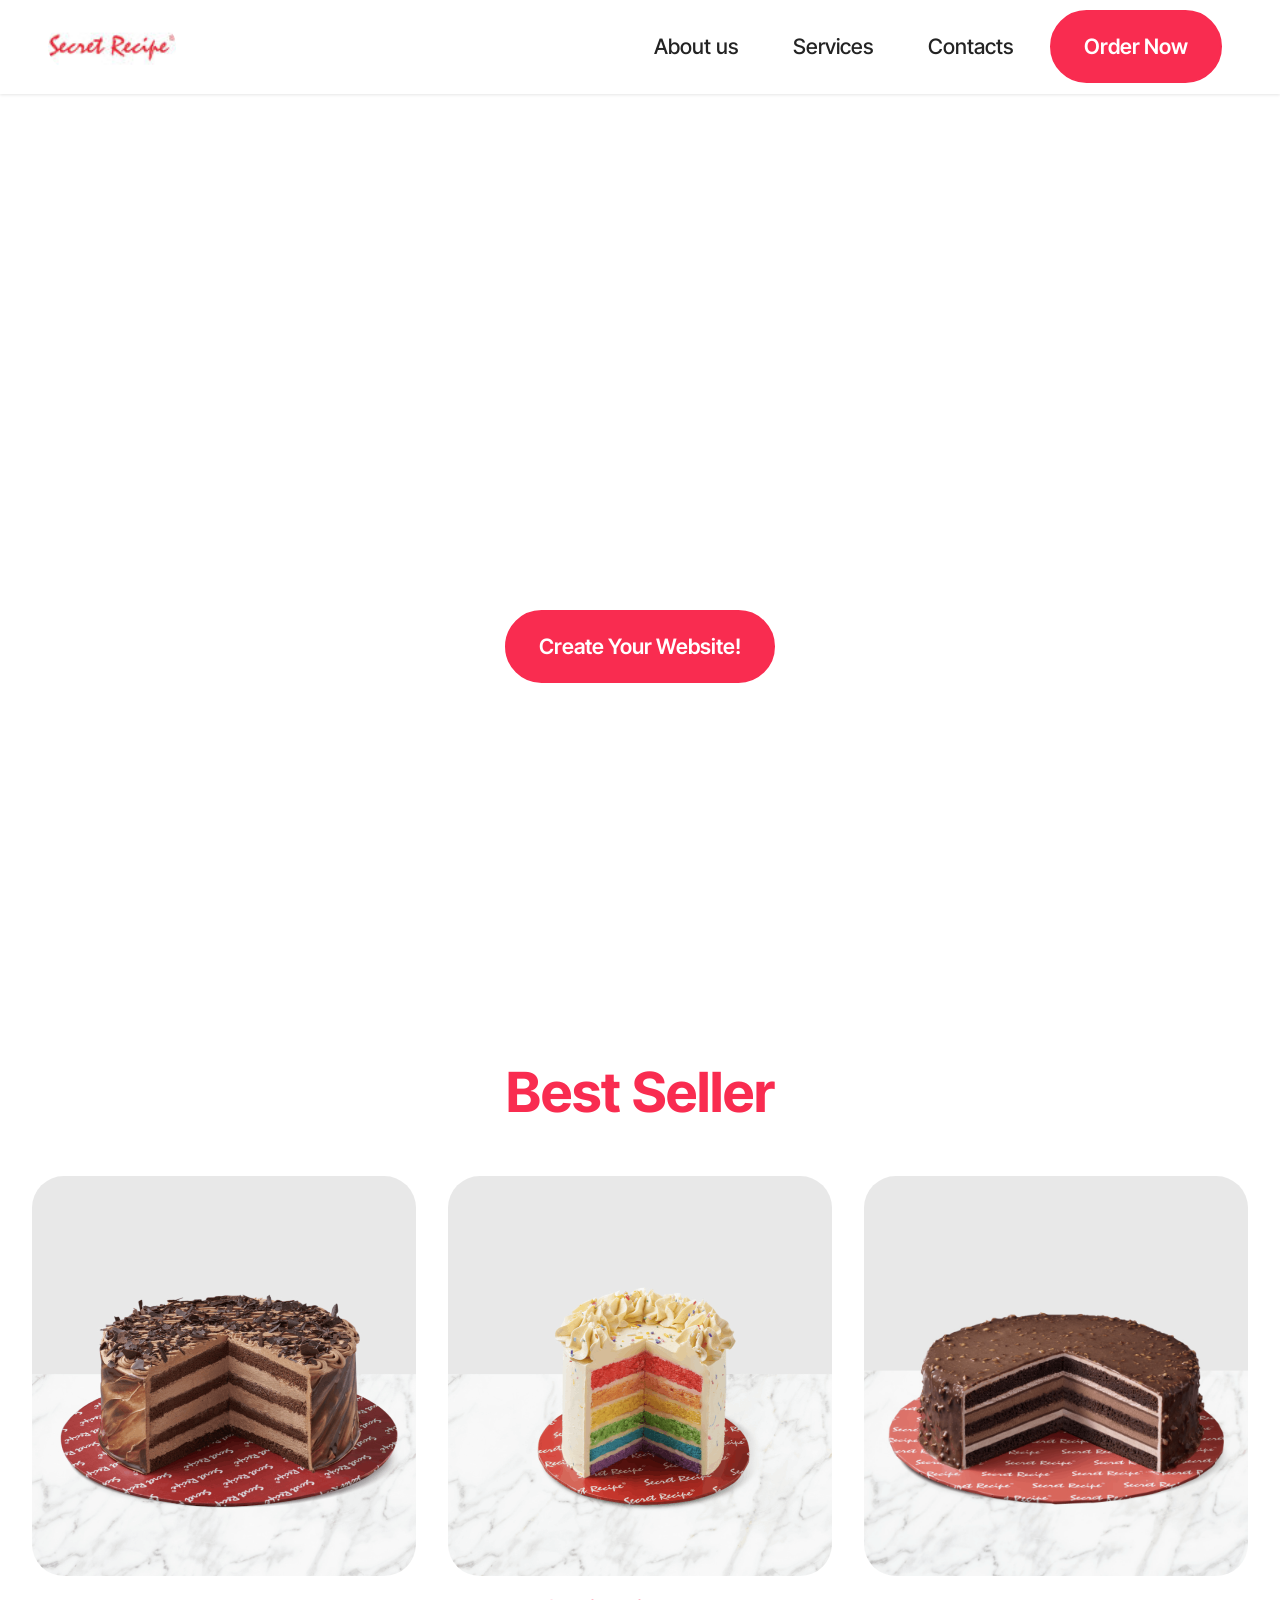
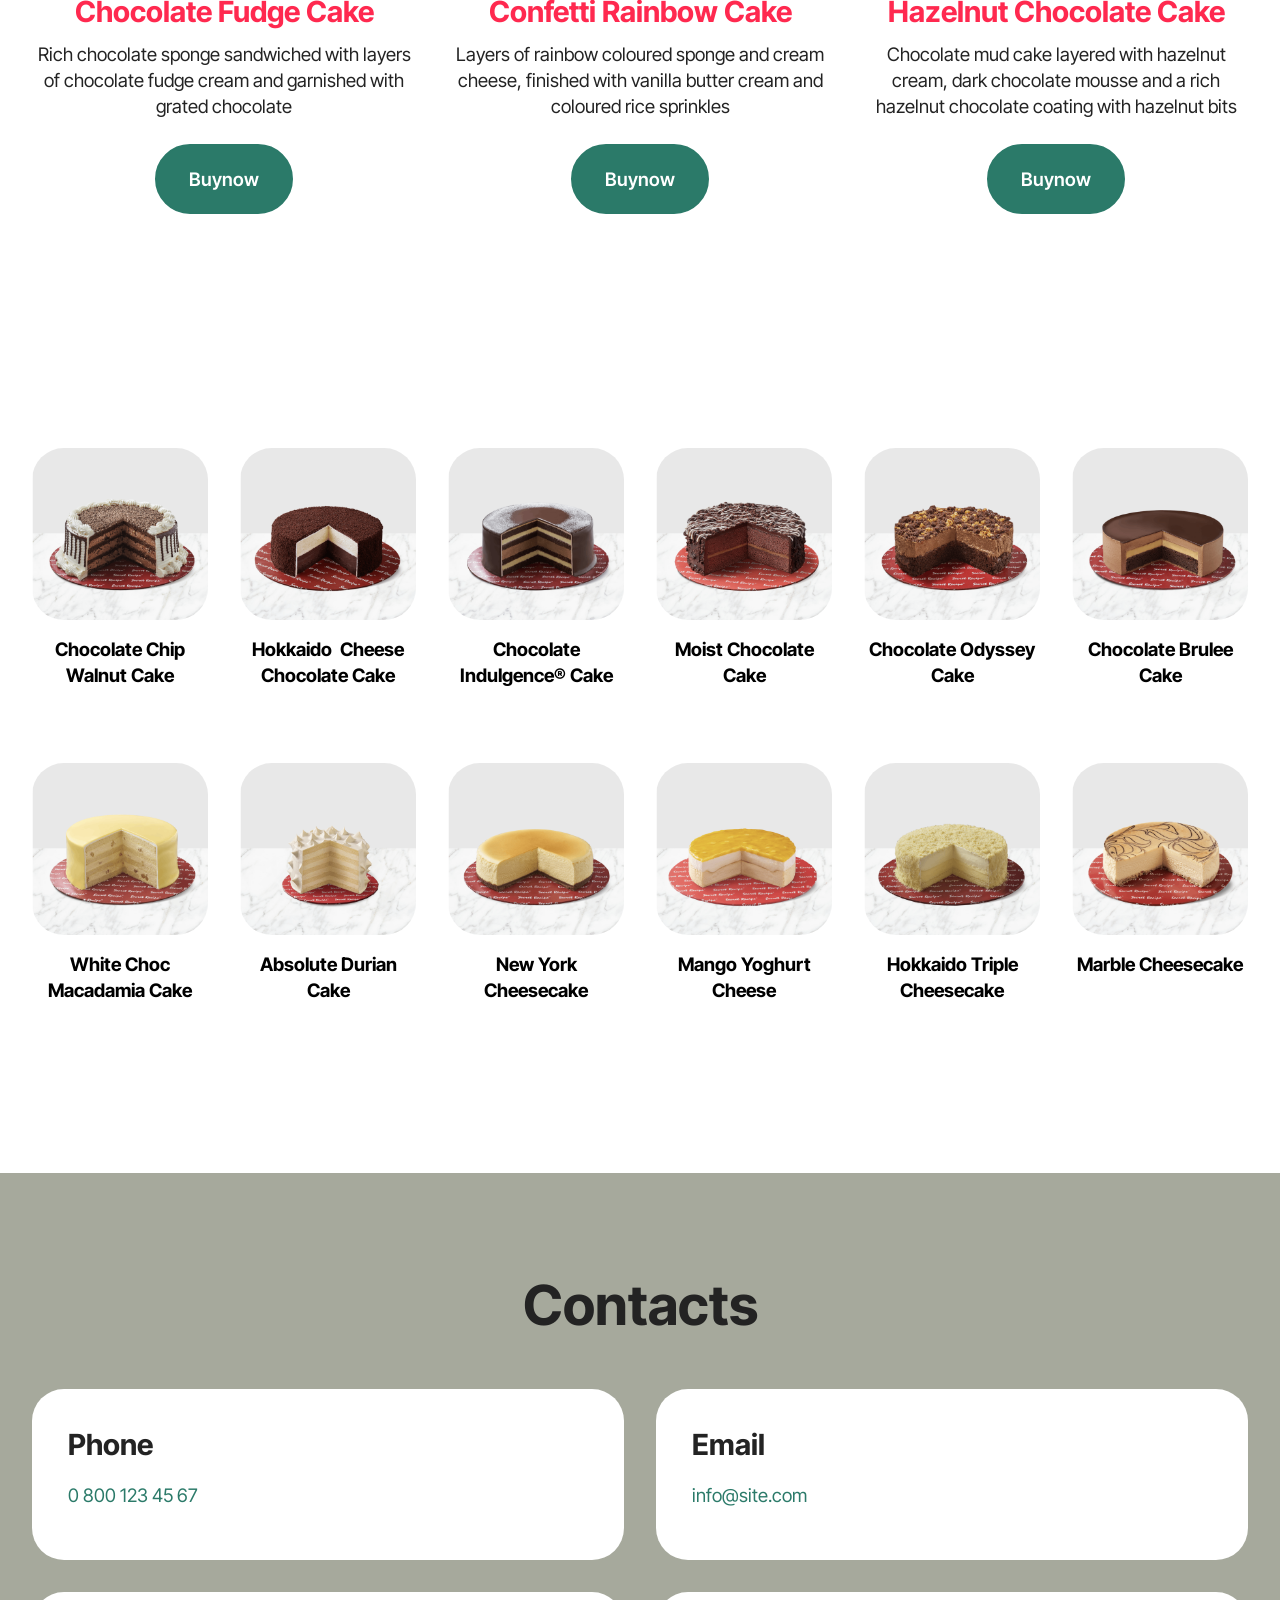
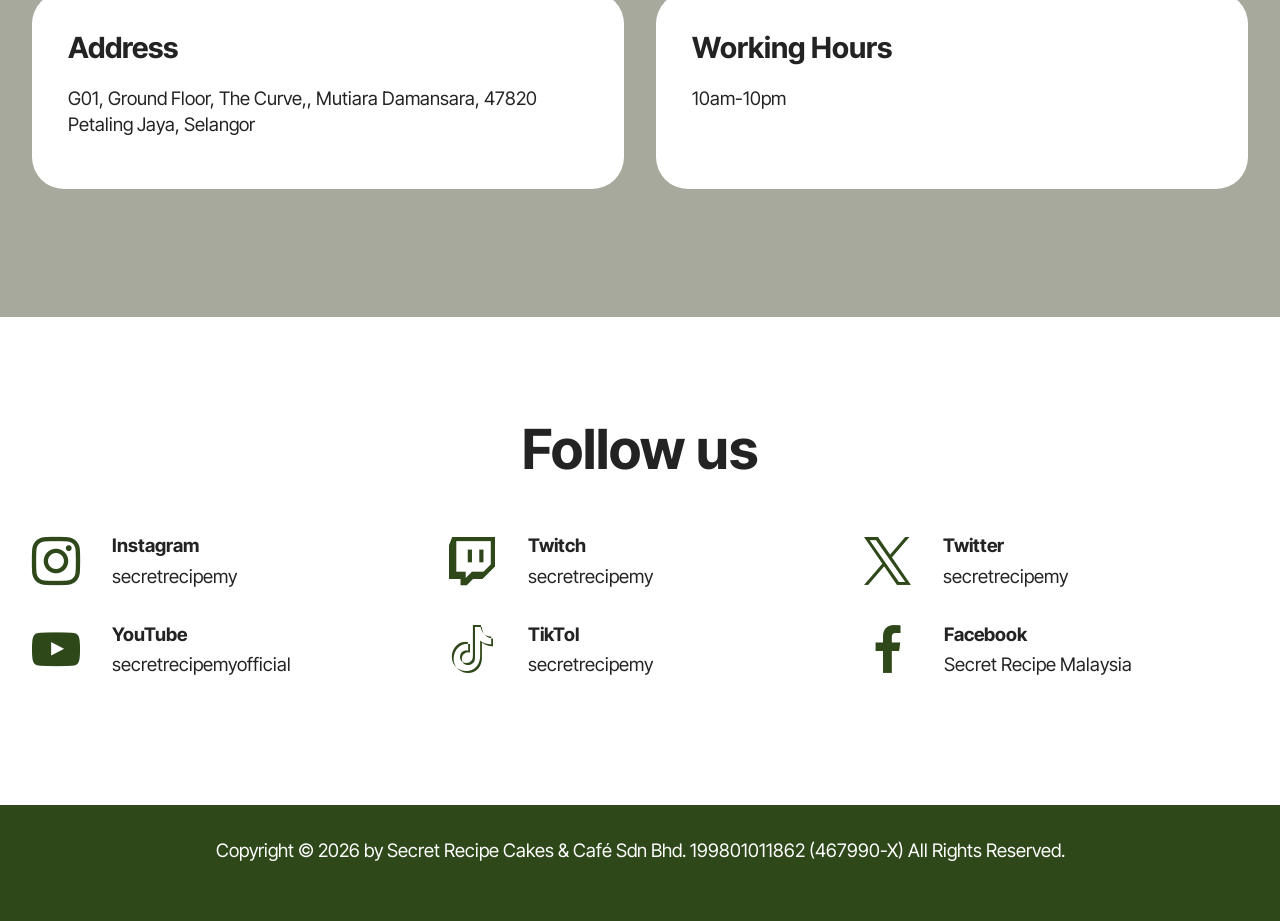
==== commit 591b9312: "Update index.html" ====
--- a/index.html
+++ b/index.html
@@ -484,9 +484,9 @@
             </div>
         </div>
     </div>
-</section><section class="display-7" style="padding: 0;align-items: center;justify-content: center;flex-wrap: wrap;    align-content: center;display: flex;position: relative;height: 4rem;"><a href="https://mobiri.se/4654926" style="flex: 1 1;height: 4rem;position: absolute;width: 100%;z-index: 1;"><img alt="" style="height: 4rem;" src="[data-uri]"></a><p style="margin: 0;text-align: center;" class="display-7">&#8204;</p><a style="z-index:1" href="https://mobirise.com"> Website Software</a></section><script src="assets/bootstrap/js/bootstrap.bundle.min.js"></script>  <script src="assets/smoothscroll/smooth-scroll.js"></script>  <script src="assets/ytplayer/index.js"></script>  <script src="assets/dropdown/js/navbar-dropdown.js"></script>  <script src="assets/vimeoplayer/player.js"></script>  <script src="assets/theme/js/script.js"></script>  
+</section>  
   
   
   <input name="animation" type="hidden">
   </body>
-</html>+</html>
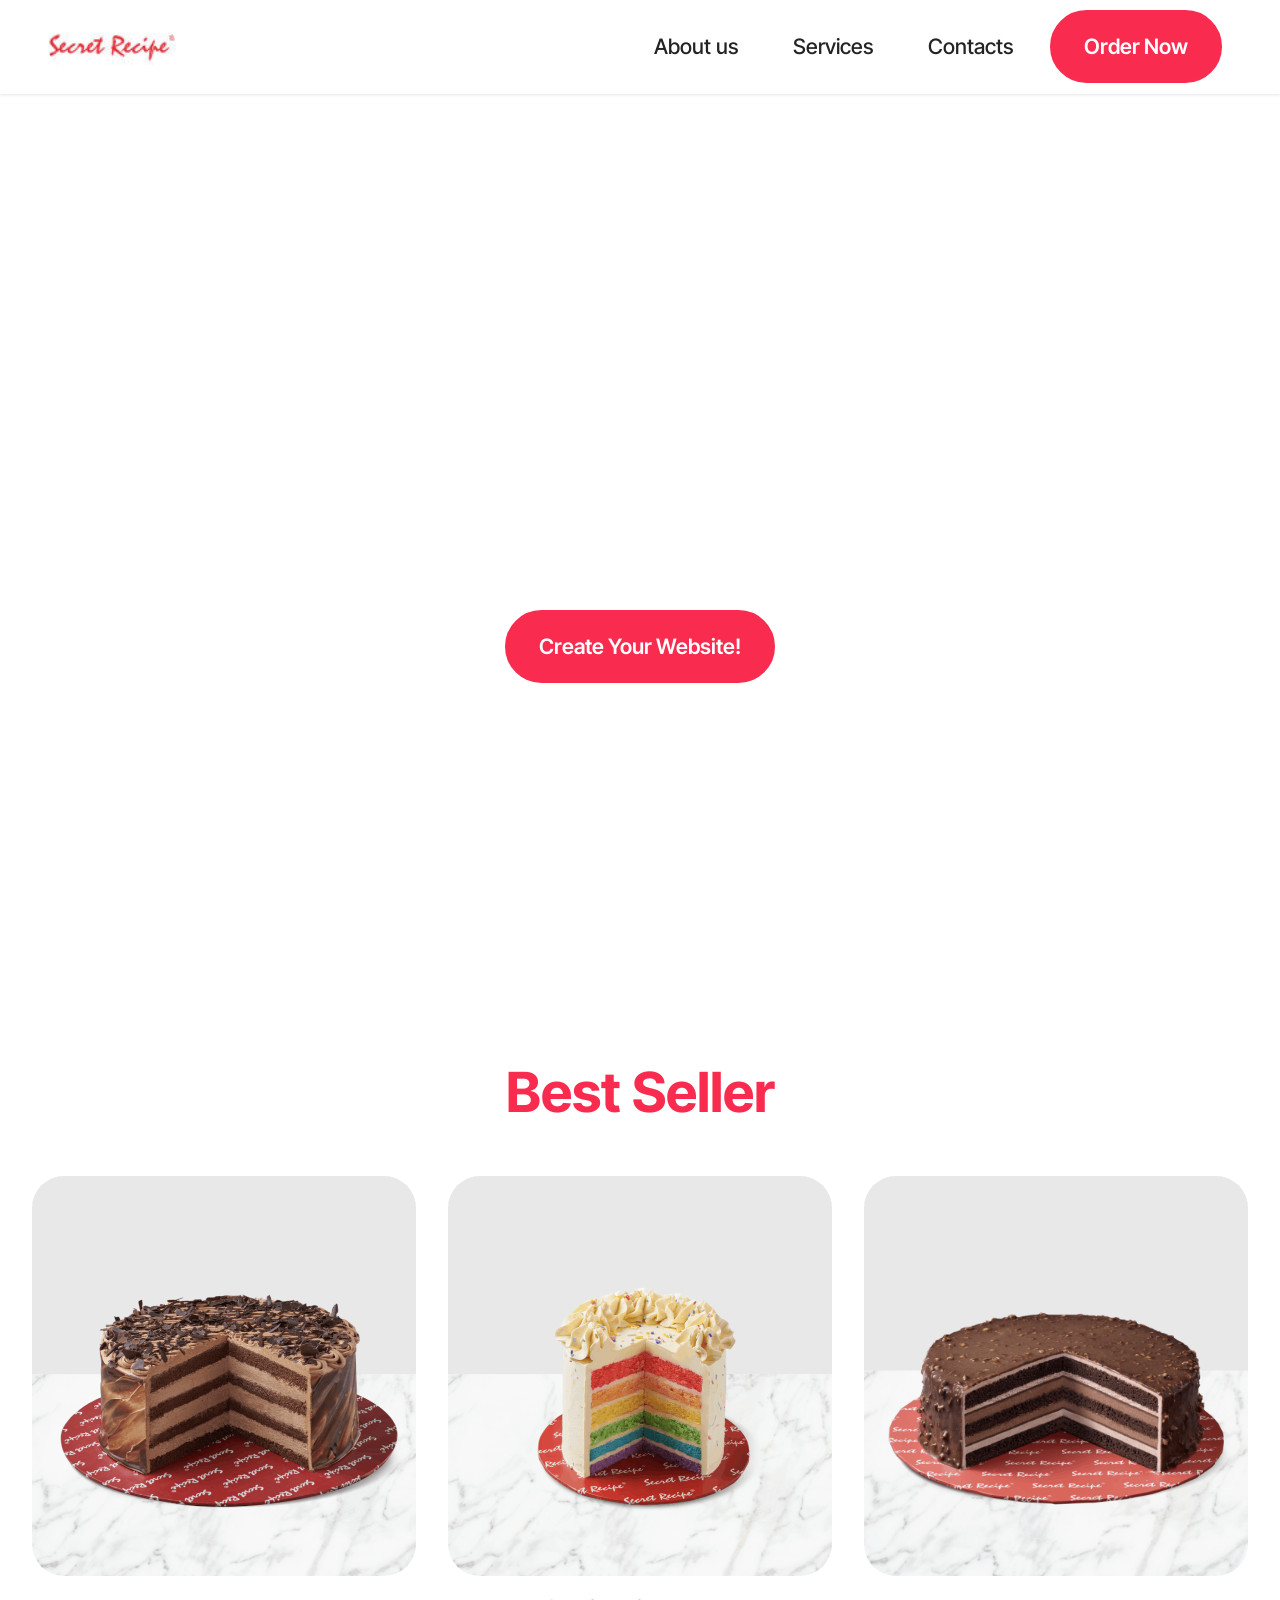
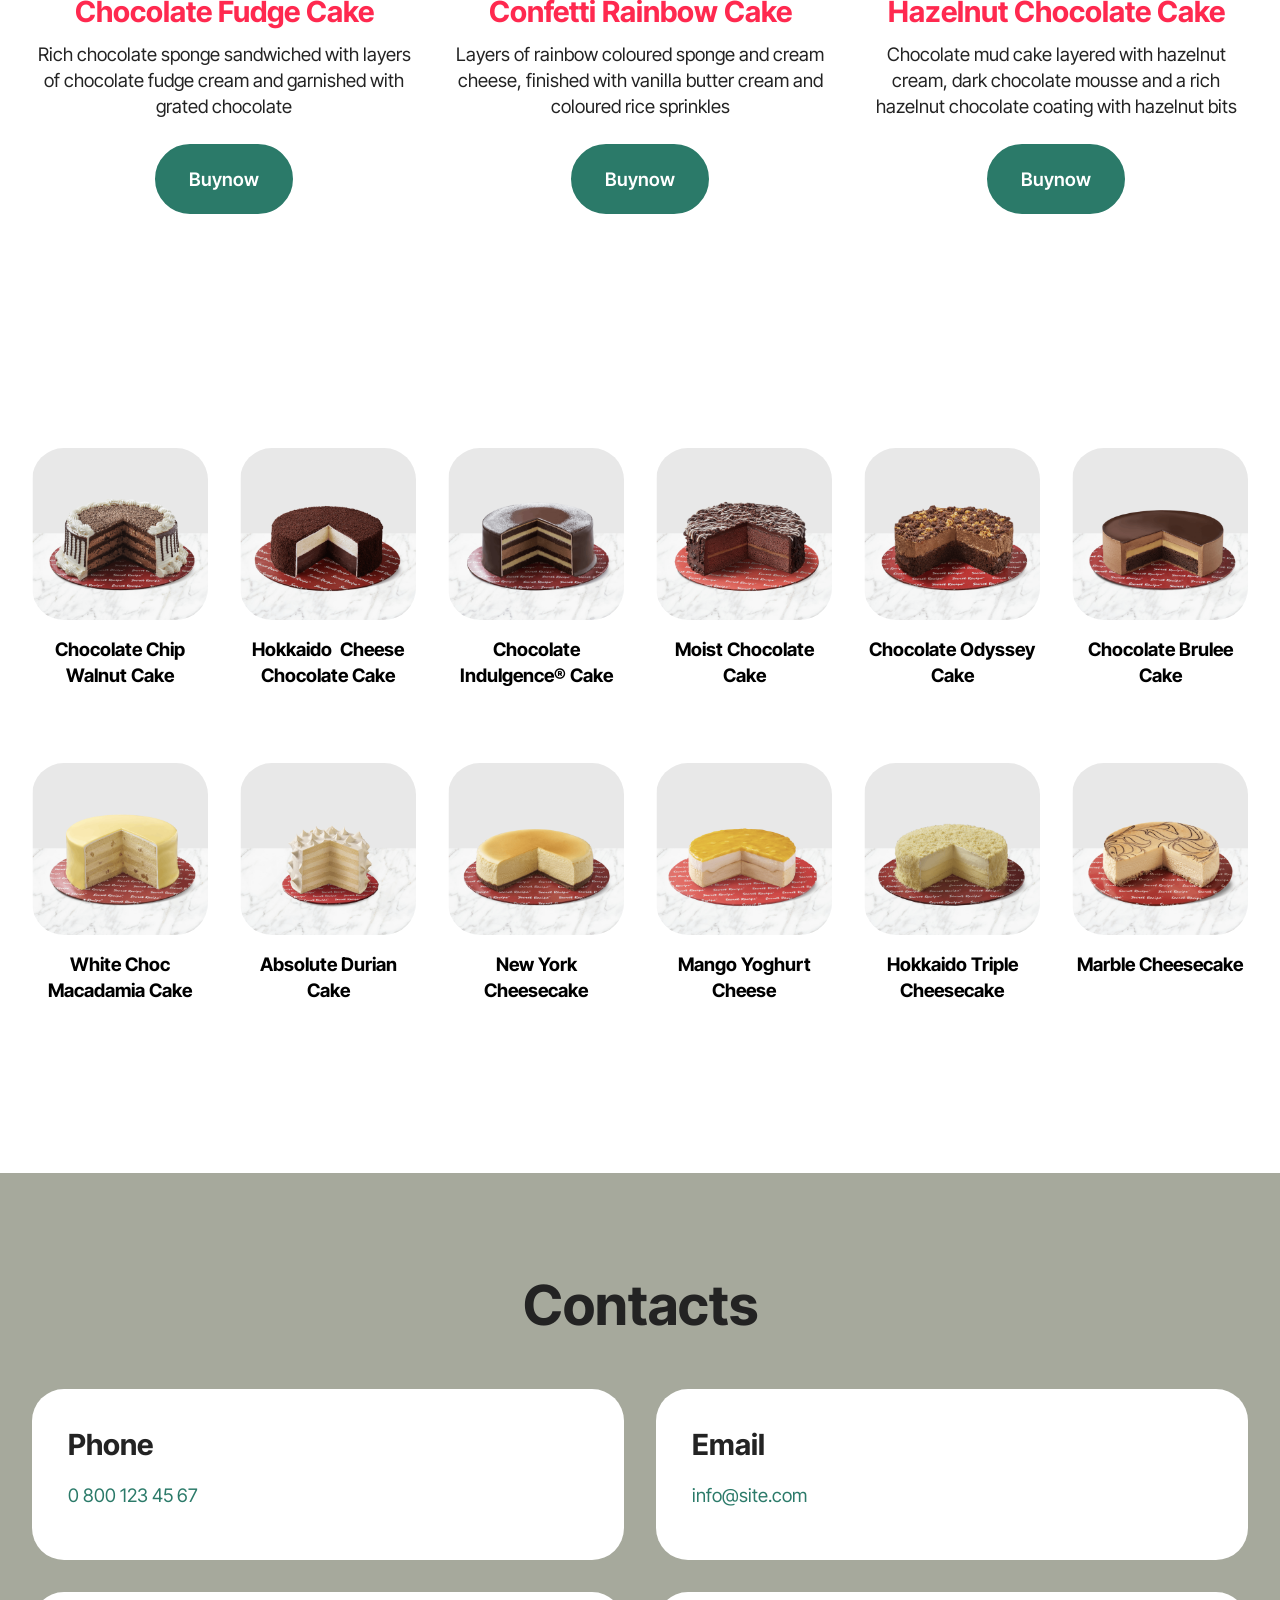
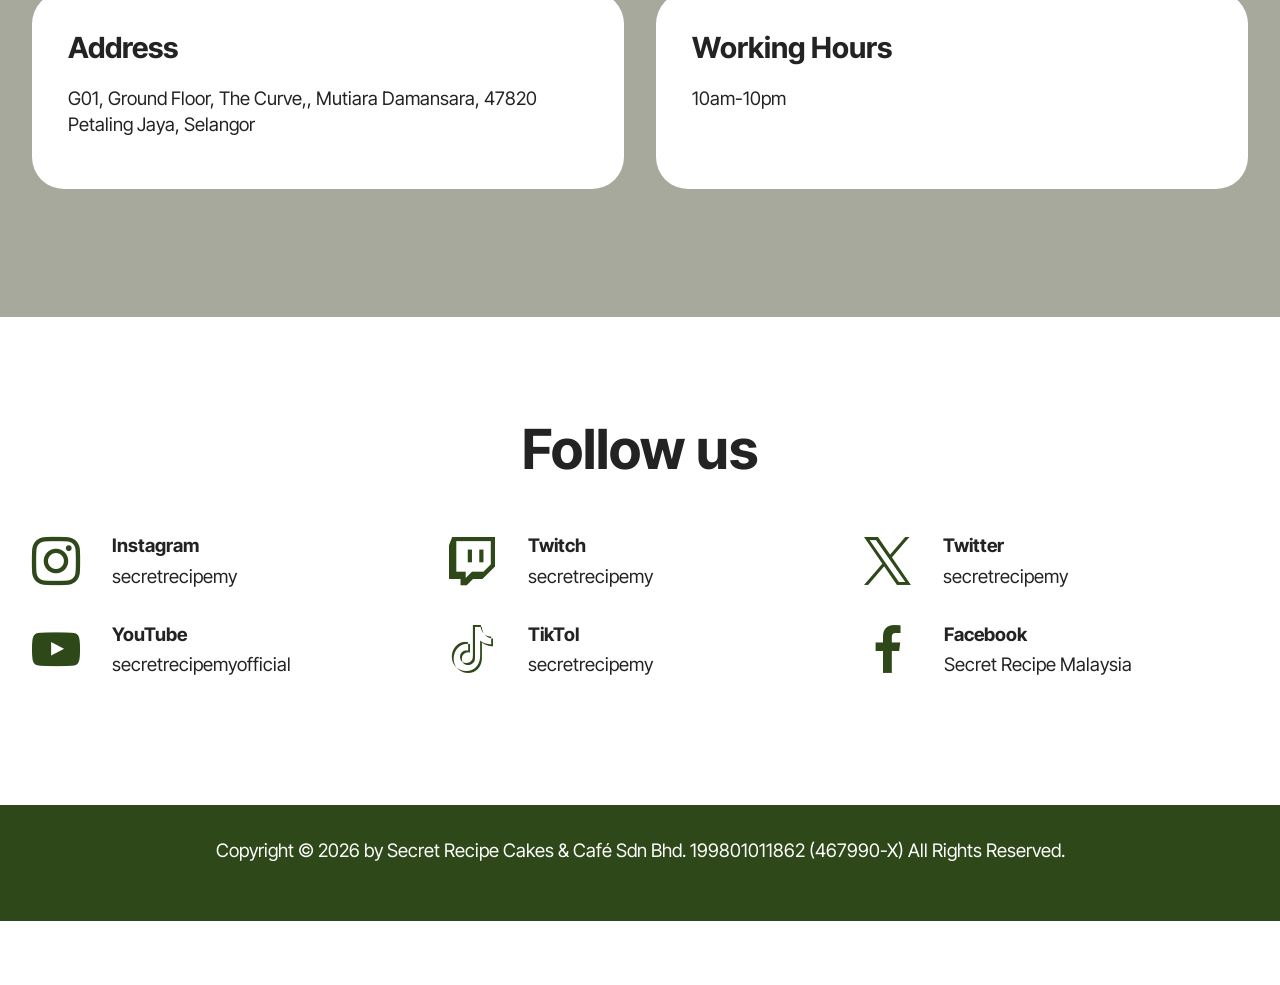
==== commit 9a23fd0a: "create github pages" ====
--- a/index.html
+++ b/index.html
@@ -18,7 +18,7 @@
   <link rel="stylesheet" href="assets/theme/css/style.css">
   <link rel="preload" href="https://fonts.googleapis.com/css?family=Inter+Tight:100,200,300,400,500,600,700,800,900,100i,200i,300i,400i,500i,600i,700i,800i,900i&display=swap" as="style" onload="this.onload=null;this.rel='stylesheet'">
   <noscript><link rel="stylesheet" href="https://fonts.googleapis.com/css?family=Inter+Tight:100,200,300,400,500,600,700,800,900,100i,200i,300i,400i,500i,600i,700i,800i,900i&display=swap"></noscript>
-  <link rel="preload" as="style" href="assets/mobirise/css/mbr-additional.css?v=iLlVXk"><link rel="stylesheet" href="assets/mobirise/css/mbr-additional.css?v=iLlVXk" type="text/css">
+  <link rel="preload" as="style" href="assets/mobirise/css/mbr-additional.css?v=LbTNTr"><link rel="stylesheet" href="assets/mobirise/css/mbr-additional.css?v=LbTNTr" type="text/css">
 
   
   
@@ -47,14 +47,12 @@
                 </div>
             </button>
             <div class="collapse navbar-collapse" id="navbarSupportedContent">
-                <ul class="navbar-nav nav-dropdown" data-app-modern-menu="true">
-                    <li class="nav-item"><a class="nav-link link text-black display-4" href="https://mobiri.se">
+                <ul class="navbar-nav nav-dropdown" data-app-modern-menu="true"><li class="nav-item"><a class="nav-link link text-black text-primary display-4" href="about-us.html">
                             About us</a></li>
                     <li class="nav-item"><a class="nav-link link text-black display-4" href="https://mobiri.se">
                             Services</a></li>
                     <li class="nav-item"><a class="nav-link link text-black display-4" href="https://mobiri.se">Contacts</a>
-                    </li>
-                </ul>
+                    </li></ul>
                 
                 <div class="navbar-buttons mbr-section-btn"><a class="btn btn-danger display-4" href="https://mobiri.se">
                         Order Now</a></div>
@@ -484,9 +482,9 @@
             </div>
         </div>
     </div>
-</section>  
+</section><section class="display-7" style="padding: 0;align-items: center;justify-content: center;flex-wrap: wrap;    align-content: center;display: flex;position: relative;height: 4rem;"><a href="https://mobiri.se/4654926" style="flex: 1 1;height: 4rem;position: absolute;width: 100%;z-index: 1;"><img alt="" style="height: 4rem;" src="[data-uri]"></a><p style="margin: 0;text-align: center;" class="display-7">&#8204;</p><a style="z-index:1" href="https://mobirise.com/offline-website-builder.html">Offline Website Software</a></section><script src="assets/bootstrap/js/bootstrap.bundle.min.js"></script>  <script src="assets/smoothscroll/smooth-scroll.js"></script>  <script src="assets/ytplayer/index.js"></script>  <script src="assets/dropdown/js/navbar-dropdown.js"></script>  <script src="assets/vimeoplayer/player.js"></script>  <script src="assets/theme/js/script.js"></script>  
   
   
   <input name="animation" type="hidden">
   </body>
-</html>
+</html>
--- a/assets/mobirise/css/mbr-additional.css
+++ b/assets/mobirise/css/mbr-additional.css
@@ -1383,383 +1383,3 @@
   background-color: #2e481a;
   overflow: hidden;
 }
-.cid-vfYFv7xrzU {
-  z-index: 1000;
-  width: 100%;
-  position: relative;
-  min-height: 60px;
-}
-.cid-vfYFv7xrzU nav.navbar {
-  position: fixed;
-}
-.cid-vfYFv7xrzU .dropdown-item:before {
-  font-family: Moririse2 !important;
-  content: "\e966";
-  display: inline-block;
-  width: 0;
-  position: absolute;
-  left: 1rem;
-  top: 0.5rem;
-  margin-right: 0.5rem;
-  line-height: 1;
-  font-size: inherit;
-  vertical-align: middle;
-  text-align: center;
-  overflow: hidden;
-  transform: scale(0, 1);
-  transition: all 0.25s ease-in-out;
-}
-.cid-vfYFv7xrzU .dropdown-menu {
-  padding: 0;
-  border-radius: 4px;
-  box-shadow: 0 1px 3px 0 rgba(0, 0, 0, 0.1);
-}
-.cid-vfYFv7xrzU .dropdown-item {
-  border-bottom: 1px solid #e6e6e6;
-}
-.cid-vfYFv7xrzU .dropdown-item:hover,
-.cid-vfYFv7xrzU .dropdown-item:focus {
-  background: #2b7a69 !important;
-  color: white !important;
-}
-.cid-vfYFv7xrzU .dropdown-item:hover span {
-  color: white;
-}
-.cid-vfYFv7xrzU .dropdown-item:first-child {
-  border-top-left-radius: 4px;
-  border-top-right-radius: 4px;
-}
-.cid-vfYFv7xrzU .dropdown-item:last-child {
-  border-bottom: none;
-  border-bottom-left-radius: 4px;
-  border-bottom-right-radius: 4px;
-}
-.cid-vfYFv7xrzU .nav-dropdown .link {
-  padding: 0 0.3em !important;
-  margin: 0.667em 1em !important;
-}
-.cid-vfYFv7xrzU .nav-dropdown .link.dropdown-toggle::after {
-  margin-left: 0.5rem;
-  margin-top: 0.2rem;
-}
-.cid-vfYFv7xrzU .nav-link {
-  position: relative;
-}
-.cid-vfYFv7xrzU .container {
-  display: flex;
-  margin: auto;
-  flex-wrap: nowrap;
-}
-@media (max-width: 991px) {
-  .cid-vfYFv7xrzU .container {
-    flex-wrap: wrap;
-  }
-}
-.cid-vfYFv7xrzU .container-fluid {
-  flex-wrap: nowrap;
-}
-@media (max-width: 991px) {
-  .cid-vfYFv7xrzU .container-fluid {
-    flex-wrap: wrap;
-  }
-}
-.cid-vfYFv7xrzU .iconfont-wrapper {
-  color: #000000 !important;
-  font-size: 1.5rem;
-  padding-right: 0.5rem;
-}
-.cid-vfYFv7xrzU .dropdown-menu,
-.cid-vfYFv7xrzU .navbar.opened {
-  background: #ffffff !important;
-}
-.cid-vfYFv7xrzU .nav-item:focus,
-.cid-vfYFv7xrzU .nav-link:focus {
-  outline: none;
-}
-.cid-vfYFv7xrzU .dropdown .dropdown-menu .dropdown-item {
-  width: auto;
-  transition: all 0.25s ease-in-out;
-}
-.cid-vfYFv7xrzU .dropdown .dropdown-menu .dropdown-item::after {
-  right: 0.5rem;
-}
-.cid-vfYFv7xrzU .dropdown .dropdown-menu .dropdown-item .mbr-iconfont {
-  margin-right: 0.5rem;
-  vertical-align: sub;
-}
-.cid-vfYFv7xrzU .dropdown .dropdown-menu .dropdown-item .mbr-iconfont:before {
-  display: inline-block;
-  transform: scale(1, 1);
-  transition: all 0.25s ease-in-out;
-}
-.cid-vfYFv7xrzU .collapsed .dropdown-menu .dropdown-item:before {
-  display: none;
-}
-.cid-vfYFv7xrzU .collapsed .dropdown .dropdown-menu .dropdown-item {
-  padding: 0.235em 1.5em 0.235em 1.5em !important;
-  transition: none;
-  margin: 0 !important;
-}
-.cid-vfYFv7xrzU .navbar {
-  min-height: 70px;
-  transition: all 0.3s;
-  border-bottom: 1px solid transparent;
-  box-shadow: 0 1px 3px 0 rgba(0, 0, 0, 0.1);
-  background: #ffffff;
-}
-.cid-vfYFv7xrzU .navbar.opened {
-  transition: all 0.3s;
-}
-.cid-vfYFv7xrzU .navbar .dropdown-item {
-  padding: 0.5rem 1.8rem;
-}
-.cid-vfYFv7xrzU .navbar .navbar-logo img {
-  width: auto;
-}
-.cid-vfYFv7xrzU .navbar .navbar-collapse {
-  justify-content: flex-end;
-  z-index: 1;
-}
-.cid-vfYFv7xrzU .navbar.collapsed {
-  justify-content: center;
-}
-.cid-vfYFv7xrzU .navbar.collapsed .nav-item .nav-link::before {
-  display: none;
-}
-.cid-vfYFv7xrzU .navbar.collapsed.opened .dropdown-menu {
-  top: 0;
-}
-@media (min-width: 992px) {
-  .cid-vfYFv7xrzU .navbar.collapsed.opened:not(.navbar-short) .navbar-collapse {
-    max-height: calc(98.5vh - 3rem);
-  }
-}
-.cid-vfYFv7xrzU .navbar.collapsed .dropdown-menu .dropdown-submenu {
-  left: 0 !important;
-}
-.cid-vfYFv7xrzU .navbar.collapsed .dropdown-menu .dropdown-item:after {
-  right: auto;
-}
-.cid-vfYFv7xrzU .navbar.collapsed .dropdown-menu .dropdown-toggle[data-toggle="dropdown-submenu"]:after {
-  margin-left: 0.5rem;
-  margin-top: 0.2rem;
-  border-top: 0.35em solid;
-  border-right: 0.35em solid transparent;
-  border-left: 0.35em solid transparent;
-  border-bottom: 0;
-  top: 41%;
-}
-.cid-vfYFv7xrzU .navbar.collapsed ul.navbar-nav li {
-  margin: auto;
-}
-.cid-vfYFv7xrzU .navbar.collapsed .dropdown-menu .dropdown-item {
-  padding: 0.25rem 1.5rem;
-  text-align: center;
-}
-.cid-vfYFv7xrzU .navbar.collapsed .icons-menu {
-  padding-left: 0;
-  padding-right: 0;
-  padding-top: 0.5rem;
-  padding-bottom: 0.5rem;
-}
-@media (max-width: 991px) {
-  .cid-vfYFv7xrzU .navbar .nav-item .nav-link::before {
-    display: none;
-  }
-  .cid-vfYFv7xrzU .navbar.opened .dropdown-menu {
-    top: 0;
-  }
-  .cid-vfYFv7xrzU .navbar .dropdown-menu .dropdown-submenu {
-    left: 0 !important;
-  }
-  .cid-vfYFv7xrzU .navbar .dropdown-menu .dropdown-item:after {
-    right: auto;
-  }
-  .cid-vfYFv7xrzU .navbar .dropdown-menu .dropdown-toggle[data-toggle="dropdown-submenu"]:after {
-    margin-left: 0.5rem;
-    margin-top: 0.2rem;
-    border-top: 0.35em solid;
-    border-right: 0.35em solid transparent;
-    border-left: 0.35em solid transparent;
-    border-bottom: 0;
-    top: 40%;
-  }
-  .cid-vfYFv7xrzU .navbar .navbar-logo img {
-    height: 3rem !important;
-  }
-  .cid-vfYFv7xrzU .navbar ul.navbar-nav li {
-    margin: auto;
-  }
-  .cid-vfYFv7xrzU .navbar .dropdown-menu .dropdown-item {
-    padding: 0.25rem 1.5rem !important;
-    text-align: center;
-  }
-  .cid-vfYFv7xrzU .navbar .navbar-brand {
-    flex-shrink: initial;
-    flex-basis: auto;
-    word-break: break-word;
-    padding-right: 2rem;
-  }
-  .cid-vfYFv7xrzU .navbar .navbar-toggler {
-    flex-basis: auto;
-  }
-  .cid-vfYFv7xrzU .navbar .icons-menu {
-    padding-left: 0;
-    padding-top: 0.5rem;
-    padding-bottom: 0.5rem;
-  }
-}
-@media (max-width: 991px) and (max-width: 767px) {
-  .cid-vfYFv7xrzU .navbar .navbar-brand {
-    width: calc(100% - 31px);
-  }
-}
-.cid-vfYFv7xrzU .navbar.navbar-short {
-  min-height: 60px;
-}
-.cid-vfYFv7xrzU .navbar.navbar-short .navbar-logo img {
-  height: 2.5rem !important;
-}
-.cid-vfYFv7xrzU .navbar.navbar-short .navbar-brand {
-  min-height: 60px;
-  padding: 0;
-}
-.cid-vfYFv7xrzU .navbar-brand {
-  min-height: 70px;
-  flex-shrink: 0;
-  align-items: center;
-  margin-right: 0;
-  padding: 10px 0;
-  transition: all 0.3s;
-  word-break: break-word;
-  z-index: 1;
-}
-.cid-vfYFv7xrzU .navbar-brand .navbar-caption {
-  line-height: inherit !important;
-}
-.cid-vfYFv7xrzU .navbar-brand .navbar-logo a {
-  outline: none;
-}
-.cid-vfYFv7xrzU .dropdown-item.active,
-.cid-vfYFv7xrzU .dropdown-item:active {
-  background-color: transparent;
-}
-.cid-vfYFv7xrzU .navbar-expand-lg .navbar-nav .nav-link {
-  padding: 0;
-}
-.cid-vfYFv7xrzU .nav-dropdown .link.dropdown-toggle {
-  margin-right: 1.667em;
-}
-.cid-vfYFv7xrzU .nav-dropdown .link.dropdown-toggle[aria-expanded="true"] {
-  margin-right: 0;
-  padding: 0.667em 1.667em;
-}
-.cid-vfYFv7xrzU .navbar.navbar-expand-lg .dropdown .dropdown-menu {
-  background: #ffffff;
-}
-.cid-vfYFv7xrzU .navbar.navbar-expand-lg .dropdown .dropdown-menu .dropdown-submenu {
-  margin: 0;
-  left: 100%;
-}
-.cid-vfYFv7xrzU .navbar .dropdown.open > .dropdown-menu {
-  display: block;
-}
-.cid-vfYFv7xrzU ul.navbar-nav {
-  flex-wrap: wrap;
-}
-.cid-vfYFv7xrzU .navbar-buttons {
-  text-align: center;
-  min-width: 170px;
-}
-.cid-vfYFv7xrzU button.navbar-toggler {
-  outline: none;
-  width: 31px;
-  height: 20px;
-  cursor: pointer;
-  transition: all 0.2s;
-  position: relative;
-  align-self: center;
-}
-.cid-vfYFv7xrzU button.navbar-toggler .hamburger span {
-  position: absolute;
-  right: 0;
-  width: 30px;
-  height: 2px;
-  border-right: 5px;
-  background-color: #000000;
-}
-.cid-vfYFv7xrzU button.navbar-toggler .hamburger span:nth-child(1) {
-  top: 0;
-  transition: all 0.2s;
-}
-.cid-vfYFv7xrzU button.navbar-toggler .hamburger span:nth-child(2) {
-  top: 8px;
-  transition: all 0.15s;
-}
-.cid-vfYFv7xrzU button.navbar-toggler .hamburger span:nth-child(3) {
-  top: 8px;
-  transition: all 0.15s;
-}
-.cid-vfYFv7xrzU button.navbar-toggler .hamburger span:nth-child(4) {
-  top: 16px;
-  transition: all 0.2s;
-}
-.cid-vfYFv7xrzU nav.opened .hamburger span:nth-child(1) {
-  top: 8px;
-  width: 0;
-  opacity: 0;
-  right: 50%;
-  transition: all 0.2s;
-}
-.cid-vfYFv7xrzU nav.opened .hamburger span:nth-child(2) {
-  transform: rotate(45deg);
-  transition: all 0.25s;
-}
-.cid-vfYFv7xrzU nav.opened .hamburger span:nth-child(3) {
-  transform: rotate(-45deg);
-  transition: all 0.25s;
-}
-.cid-vfYFv7xrzU nav.opened .hamburger span:nth-child(4) {
-  top: 8px;
-  width: 0;
-  opacity: 0;
-  right: 50%;
-  transition: all 0.2s;
-}
-.cid-vfYFv7xrzU .navbar-dropdown {
-  padding: 0 1rem;
-  position: fixed;
-}
-.cid-vfYFv7xrzU a.nav-link {
-  display: flex;
-  align-items: center;
-  justify-content: center;
-}
-.cid-vfYFv7xrzU .icons-menu {
-  flex-wrap: nowrap;
-  display: flex;
-  justify-content: center;
-  padding-left: 1rem;
-  padding-right: 1rem;
-  padding-top: 0.3rem;
-  text-align: center;
-}
-@media screen and (-ms-high-contrast: active), (-ms-high-contrast: none) {
-  .cid-vfYFv7xrzU .navbar {
-    height: 70px;
-  }
-  .cid-vfYFv7xrzU .navbar.opened {
-    height: auto;
-  }
-  .cid-vfYFv7xrzU .nav-item .nav-link:hover::before {
-    width: 175%;
-    max-width: calc(100% + 2rem);
-    left: -1rem;
-  }
-}
-.cid-vg4wZ8eSJK {
-  padding-top: 2rem;
-  padding-bottom: 2rem;
-  background-color: #2e481a;
-  overflow: hidden;
-}
--- a/assets/mobirise/css/mbr-additional.css
+++ b/assets/mobirise/css/mbr-additional.css
@@ -1383,383 +1383,3 @@
   background-color: #2e481a;
   overflow: hidden;
 }
-.cid-vfYFv7xrzU {
-  z-index: 1000;
-  width: 100%;
-  position: relative;
-  min-height: 60px;
-}
-.cid-vfYFv7xrzU nav.navbar {
-  position: fixed;
-}
-.cid-vfYFv7xrzU .dropdown-item:before {
-  font-family: Moririse2 !important;
-  content: "\e966";
-  display: inline-block;
-  width: 0;
-  position: absolute;
-  left: 1rem;
-  top: 0.5rem;
-  margin-right: 0.5rem;
-  line-height: 1;
-  font-size: inherit;
-  vertical-align: middle;
-  text-align: center;
-  overflow: hidden;
-  transform: scale(0, 1);
-  transition: all 0.25s ease-in-out;
-}
-.cid-vfYFv7xrzU .dropdown-menu {
-  padding: 0;
-  border-radius: 4px;
-  box-shadow: 0 1px 3px 0 rgba(0, 0, 0, 0.1);
-}
-.cid-vfYFv7xrzU .dropdown-item {
-  border-bottom: 1px solid #e6e6e6;
-}
-.cid-vfYFv7xrzU .dropdown-item:hover,
-.cid-vfYFv7xrzU .dropdown-item:focus {
-  background: #2b7a69 !important;
-  color: white !important;
-}
-.cid-vfYFv7xrzU .dropdown-item:hover span {
-  color: white;
-}
-.cid-vfYFv7xrzU .dropdown-item:first-child {
-  border-top-left-radius: 4px;
-  border-top-right-radius: 4px;
-}
-.cid-vfYFv7xrzU .dropdown-item:last-child {
-  border-bottom: none;
-  border-bottom-left-radius: 4px;
-  border-bottom-right-radius: 4px;
-}
-.cid-vfYFv7xrzU .nav-dropdown .link {
-  padding: 0 0.3em !important;
-  margin: 0.667em 1em !important;
-}
-.cid-vfYFv7xrzU .nav-dropdown .link.dropdown-toggle::after {
-  margin-left: 0.5rem;
-  margin-top: 0.2rem;
-}
-.cid-vfYFv7xrzU .nav-link {
-  position: relative;
-}
-.cid-vfYFv7xrzU .container {
-  display: flex;
-  margin: auto;
-  flex-wrap: nowrap;
-}
-@media (max-width: 991px) {
-  .cid-vfYFv7xrzU .container {
-    flex-wrap: wrap;
-  }
-}
-.cid-vfYFv7xrzU .container-fluid {
-  flex-wrap: nowrap;
-}
-@media (max-width: 991px) {
-  .cid-vfYFv7xrzU .container-fluid {
-    flex-wrap: wrap;
-  }
-}
-.cid-vfYFv7xrzU .iconfont-wrapper {
-  color: #000000 !important;
-  font-size: 1.5rem;
-  padding-right: 0.5rem;
-}
-.cid-vfYFv7xrzU .dropdown-menu,
-.cid-vfYFv7xrzU .navbar.opened {
-  background: #ffffff !important;
-}
-.cid-vfYFv7xrzU .nav-item:focus,
-.cid-vfYFv7xrzU .nav-link:focus {
-  outline: none;
-}
-.cid-vfYFv7xrzU .dropdown .dropdown-menu .dropdown-item {
-  width: auto;
-  transition: all 0.25s ease-in-out;
-}
-.cid-vfYFv7xrzU .dropdown .dropdown-menu .dropdown-item::after {
-  right: 0.5rem;
-}
-.cid-vfYFv7xrzU .dropdown .dropdown-menu .dropdown-item .mbr-iconfont {
-  margin-right: 0.5rem;
-  vertical-align: sub;
-}
-.cid-vfYFv7xrzU .dropdown .dropdown-menu .dropdown-item .mbr-iconfont:before {
-  display: inline-block;
-  transform: scale(1, 1);
-  transition: all 0.25s ease-in-out;
-}
-.cid-vfYFv7xrzU .collapsed .dropdown-menu .dropdown-item:before {
-  display: none;
-}
-.cid-vfYFv7xrzU .collapsed .dropdown .dropdown-menu .dropdown-item {
-  padding: 0.235em 1.5em 0.235em 1.5em !important;
-  transition: none;
-  margin: 0 !important;
-}
-.cid-vfYFv7xrzU .navbar {
-  min-height: 70px;
-  transition: all 0.3s;
-  border-bottom: 1px solid transparent;
-  box-shadow: 0 1px 3px 0 rgba(0, 0, 0, 0.1);
-  background: #ffffff;
-}
-.cid-vfYFv7xrzU .navbar.opened {
-  transition: all 0.3s;
-}
-.cid-vfYFv7xrzU .navbar .dropdown-item {
-  padding: 0.5rem 1.8rem;
-}
-.cid-vfYFv7xrzU .navbar .navbar-logo img {
-  width: auto;
-}
-.cid-vfYFv7xrzU .navbar .navbar-collapse {
-  justify-content: flex-end;
-  z-index: 1;
-}
-.cid-vfYFv7xrzU .navbar.collapsed {
-  justify-content: center;
-}
-.cid-vfYFv7xrzU .navbar.collapsed .nav-item .nav-link::before {
-  display: none;
-}
-.cid-vfYFv7xrzU .navbar.collapsed.opened .dropdown-menu {
-  top: 0;
-}
-@media (min-width: 992px) {
-  .cid-vfYFv7xrzU .navbar.collapsed.opened:not(.navbar-short) .navbar-collapse {
-    max-height: calc(98.5vh - 3rem);
-  }
-}
-.cid-vfYFv7xrzU .navbar.collapsed .dropdown-menu .dropdown-submenu {
-  left: 0 !important;
-}
-.cid-vfYFv7xrzU .navbar.collapsed .dropdown-menu .dropdown-item:after {
-  right: auto;
-}
-.cid-vfYFv7xrzU .navbar.collapsed .dropdown-menu .dropdown-toggle[data-toggle="dropdown-submenu"]:after {
-  margin-left: 0.5rem;
-  margin-top: 0.2rem;
-  border-top: 0.35em solid;
-  border-right: 0.35em solid transparent;
-  border-left: 0.35em solid transparent;
-  border-bottom: 0;
-  top: 41%;
-}
-.cid-vfYFv7xrzU .navbar.collapsed ul.navbar-nav li {
-  margin: auto;
-}
-.cid-vfYFv7xrzU .navbar.collapsed .dropdown-menu .dropdown-item {
-  padding: 0.25rem 1.5rem;
-  text-align: center;
-}
-.cid-vfYFv7xrzU .navbar.collapsed .icons-menu {
-  padding-left: 0;
-  padding-right: 0;
-  padding-top: 0.5rem;
-  padding-bottom: 0.5rem;
-}
-@media (max-width: 991px) {
-  .cid-vfYFv7xrzU .navbar .nav-item .nav-link::before {
-    display: none;
-  }
-  .cid-vfYFv7xrzU .navbar.opened .dropdown-menu {
-    top: 0;
-  }
-  .cid-vfYFv7xrzU .navbar .dropdown-menu .dropdown-submenu {
-    left: 0 !important;
-  }
-  .cid-vfYFv7xrzU .navbar .dropdown-menu .dropdown-item:after {
-    right: auto;
-  }
-  .cid-vfYFv7xrzU .navbar .dropdown-menu .dropdown-toggle[data-toggle="dropdown-submenu"]:after {
-    margin-left: 0.5rem;
-    margin-top: 0.2rem;
-    border-top: 0.35em solid;
-    border-right: 0.35em solid transparent;
-    border-left: 0.35em solid transparent;
-    border-bottom: 0;
-    top: 40%;
-  }
-  .cid-vfYFv7xrzU .navbar .navbar-logo img {
-    height: 3rem !important;
-  }
-  .cid-vfYFv7xrzU .navbar ul.navbar-nav li {
-    margin: auto;
-  }
-  .cid-vfYFv7xrzU .navbar .dropdown-menu .dropdown-item {
-    padding: 0.25rem 1.5rem !important;
-    text-align: center;
-  }
-  .cid-vfYFv7xrzU .navbar .navbar-brand {
-    flex-shrink: initial;
-    flex-basis: auto;
-    word-break: break-word;
-    padding-right: 2rem;
-  }
-  .cid-vfYFv7xrzU .navbar .navbar-toggler {
-    flex-basis: auto;
-  }
-  .cid-vfYFv7xrzU .navbar .icons-menu {
-    padding-left: 0;
-    padding-top: 0.5rem;
-    padding-bottom: 0.5rem;
-  }
-}
-@media (max-width: 991px) and (max-width: 767px) {
-  .cid-vfYFv7xrzU .navbar .navbar-brand {
-    width: calc(100% - 31px);
-  }
-}
-.cid-vfYFv7xrzU .navbar.navbar-short {
-  min-height: 60px;
-}
-.cid-vfYFv7xrzU .navbar.navbar-short .navbar-logo img {
-  height: 2.5rem !important;
-}
-.cid-vfYFv7xrzU .navbar.navbar-short .navbar-brand {
-  min-height: 60px;
-  padding: 0;
-}
-.cid-vfYFv7xrzU .navbar-brand {
-  min-height: 70px;
-  flex-shrink: 0;
-  align-items: center;
-  margin-right: 0;
-  padding: 10px 0;
-  transition: all 0.3s;
-  word-break: break-word;
-  z-index: 1;
-}
-.cid-vfYFv7xrzU .navbar-brand .navbar-caption {
-  line-height: inherit !important;
-}
-.cid-vfYFv7xrzU .navbar-brand .navbar-logo a {
-  outline: none;
-}
-.cid-vfYFv7xrzU .dropdown-item.active,
-.cid-vfYFv7xrzU .dropdown-item:active {
-  background-color: transparent;
-}
-.cid-vfYFv7xrzU .navbar-expand-lg .navbar-nav .nav-link {
-  padding: 0;
-}
-.cid-vfYFv7xrzU .nav-dropdown .link.dropdown-toggle {
-  margin-right: 1.667em;
-}
-.cid-vfYFv7xrzU .nav-dropdown .link.dropdown-toggle[aria-expanded="true"] {
-  margin-right: 0;
-  padding: 0.667em 1.667em;
-}
-.cid-vfYFv7xrzU .navbar.navbar-expand-lg .dropdown .dropdown-menu {
-  background: #ffffff;
-}
-.cid-vfYFv7xrzU .navbar.navbar-expand-lg .dropdown .dropdown-menu .dropdown-submenu {
-  margin: 0;
-  left: 100%;
-}
-.cid-vfYFv7xrzU .navbar .dropdown.open > .dropdown-menu {
-  display: block;
-}
-.cid-vfYFv7xrzU ul.navbar-nav {
-  flex-wrap: wrap;
-}
-.cid-vfYFv7xrzU .navbar-buttons {
-  text-align: center;
-  min-width: 170px;
-}
-.cid-vfYFv7xrzU button.navbar-toggler {
-  outline: none;
-  width: 31px;
-  height: 20px;
-  cursor: pointer;
-  transition: all 0.2s;
-  position: relative;
-  align-self: center;
-}
-.cid-vfYFv7xrzU button.navbar-toggler .hamburger span {
-  position: absolute;
-  right: 0;
-  width: 30px;
-  height: 2px;
-  border-right: 5px;
-  background-color: #000000;
-}
-.cid-vfYFv7xrzU button.navbar-toggler .hamburger span:nth-child(1) {
-  top: 0;
-  transition: all 0.2s;
-}
-.cid-vfYFv7xrzU button.navbar-toggler .hamburger span:nth-child(2) {
-  top: 8px;
-  transition: all 0.15s;
-}
-.cid-vfYFv7xrzU button.navbar-toggler .hamburger span:nth-child(3) {
-  top: 8px;
-  transition: all 0.15s;
-}
-.cid-vfYFv7xrzU button.navbar-toggler .hamburger span:nth-child(4) {
-  top: 16px;
-  transition: all 0.2s;
-}
-.cid-vfYFv7xrzU nav.opened .hamburger span:nth-child(1) {
-  top: 8px;
-  width: 0;
-  opacity: 0;
-  right: 50%;
-  transition: all 0.2s;
-}
-.cid-vfYFv7xrzU nav.opened .hamburger span:nth-child(2) {
-  transform: rotate(45deg);
-  transition: all 0.25s;
-}
-.cid-vfYFv7xrzU nav.opened .hamburger span:nth-child(3) {
-  transform: rotate(-45deg);
-  transition: all 0.25s;
-}
-.cid-vfYFv7xrzU nav.opened .hamburger span:nth-child(4) {
-  top: 8px;
-  width: 0;
-  opacity: 0;
-  right: 50%;
-  transition: all 0.2s;
-}
-.cid-vfYFv7xrzU .navbar-dropdown {
-  padding: 0 1rem;
-  position: fixed;
-}
-.cid-vfYFv7xrzU a.nav-link {
-  display: flex;
-  align-items: center;
-  justify-content: center;
-}
-.cid-vfYFv7xrzU .icons-menu {
-  flex-wrap: nowrap;
-  display: flex;
-  justify-content: center;
-  padding-left: 1rem;
-  padding-right: 1rem;
-  padding-top: 0.3rem;
-  text-align: center;
-}
-@media screen and (-ms-high-contrast: active), (-ms-high-contrast: none) {
-  .cid-vfYFv7xrzU .navbar {
-    height: 70px;
-  }
-  .cid-vfYFv7xrzU .navbar.opened {
-    height: auto;
-  }
-  .cid-vfYFv7xrzU .nav-item .nav-link:hover::before {
-    width: 175%;
-    max-width: calc(100% + 2rem);
-    left: -1rem;
-  }
-}
-.cid-vg4wZ8eSJK {
-  padding-top: 2rem;
-  padding-bottom: 2rem;
-  background-color: #2e481a;
-  overflow: hidden;
-}
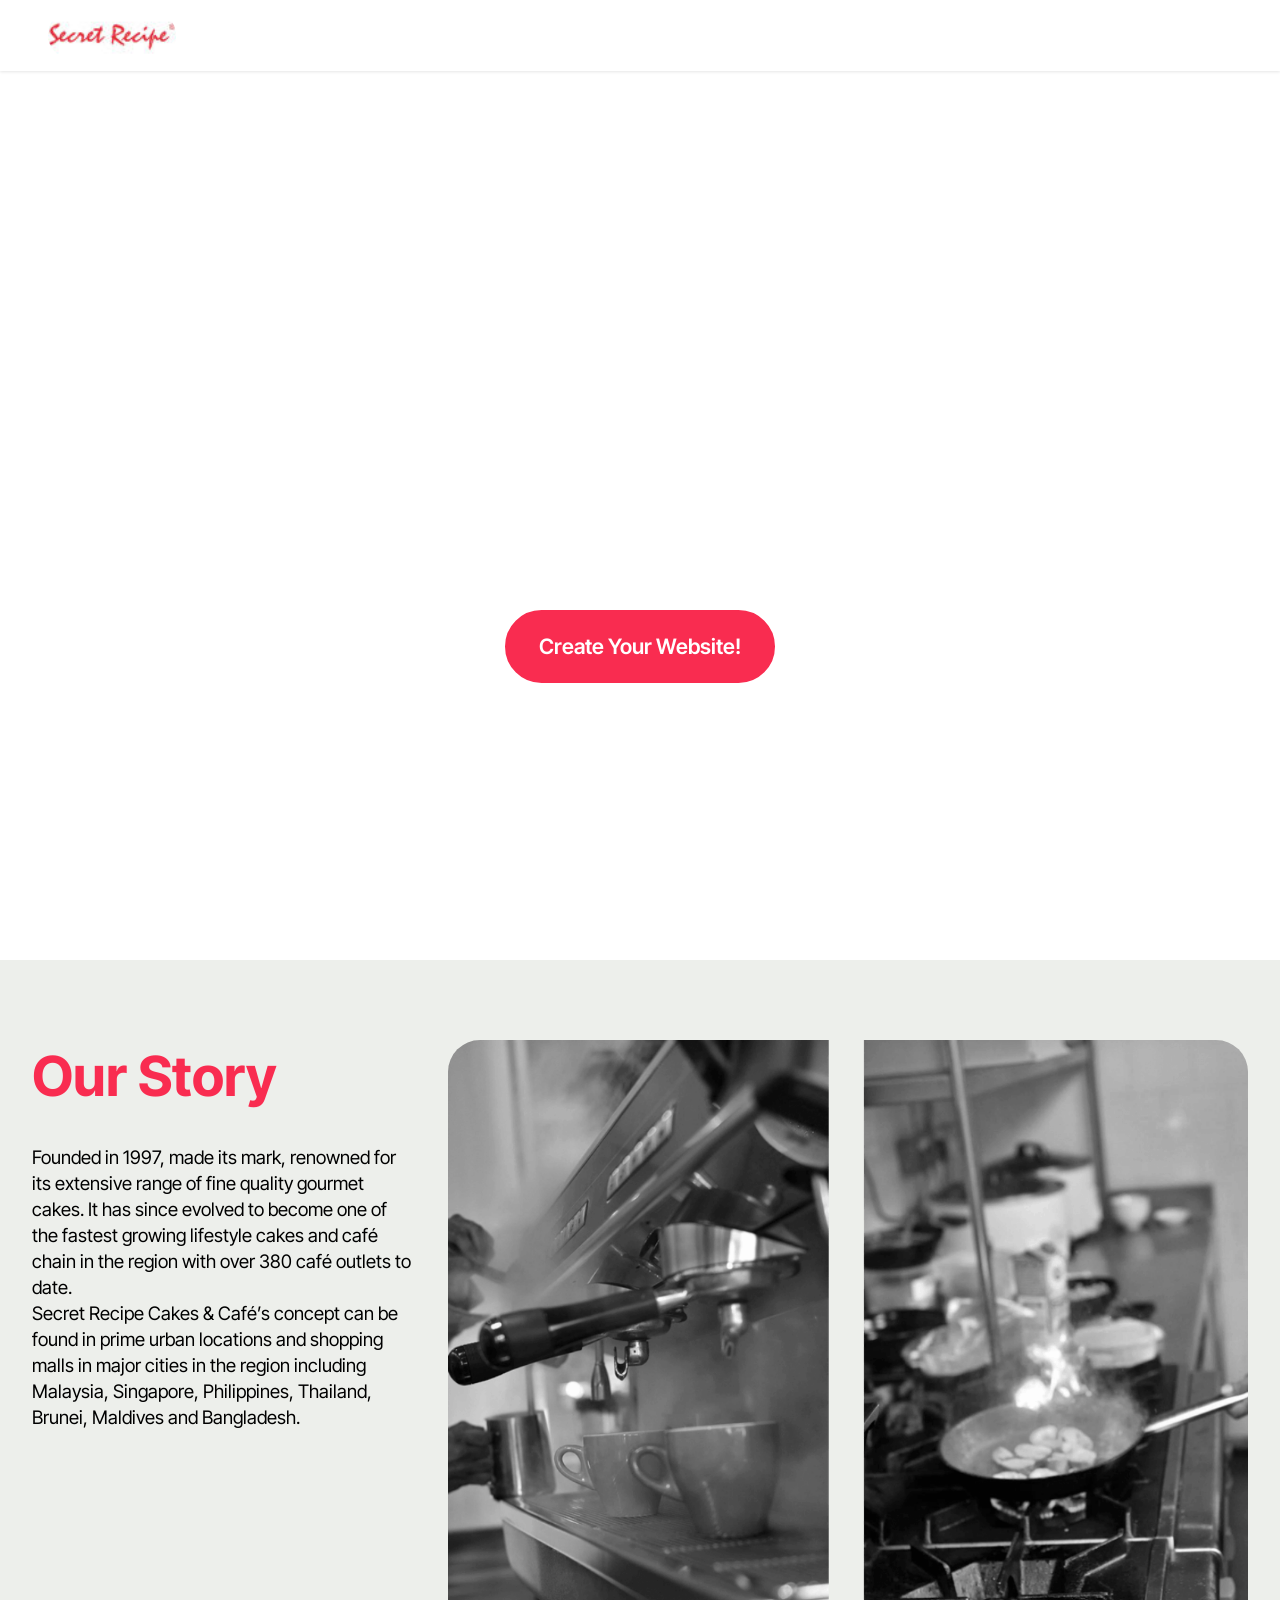
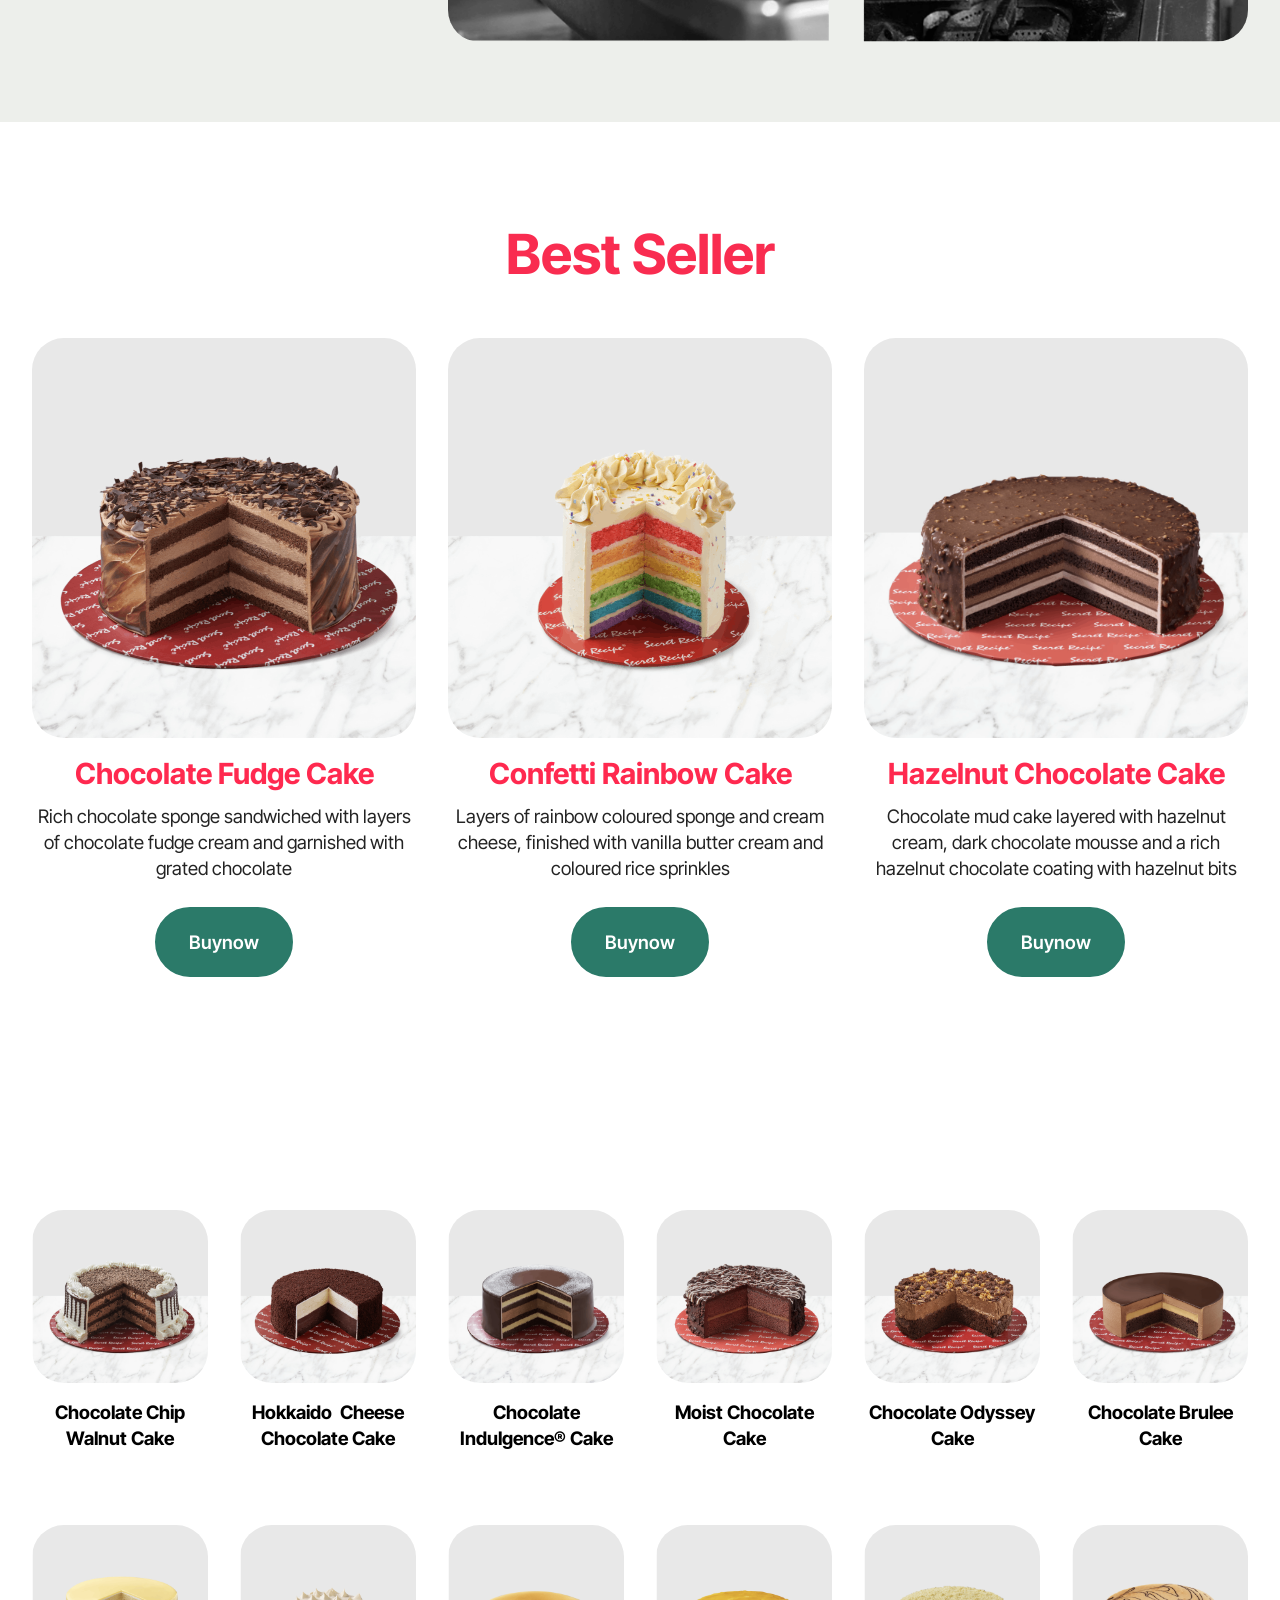
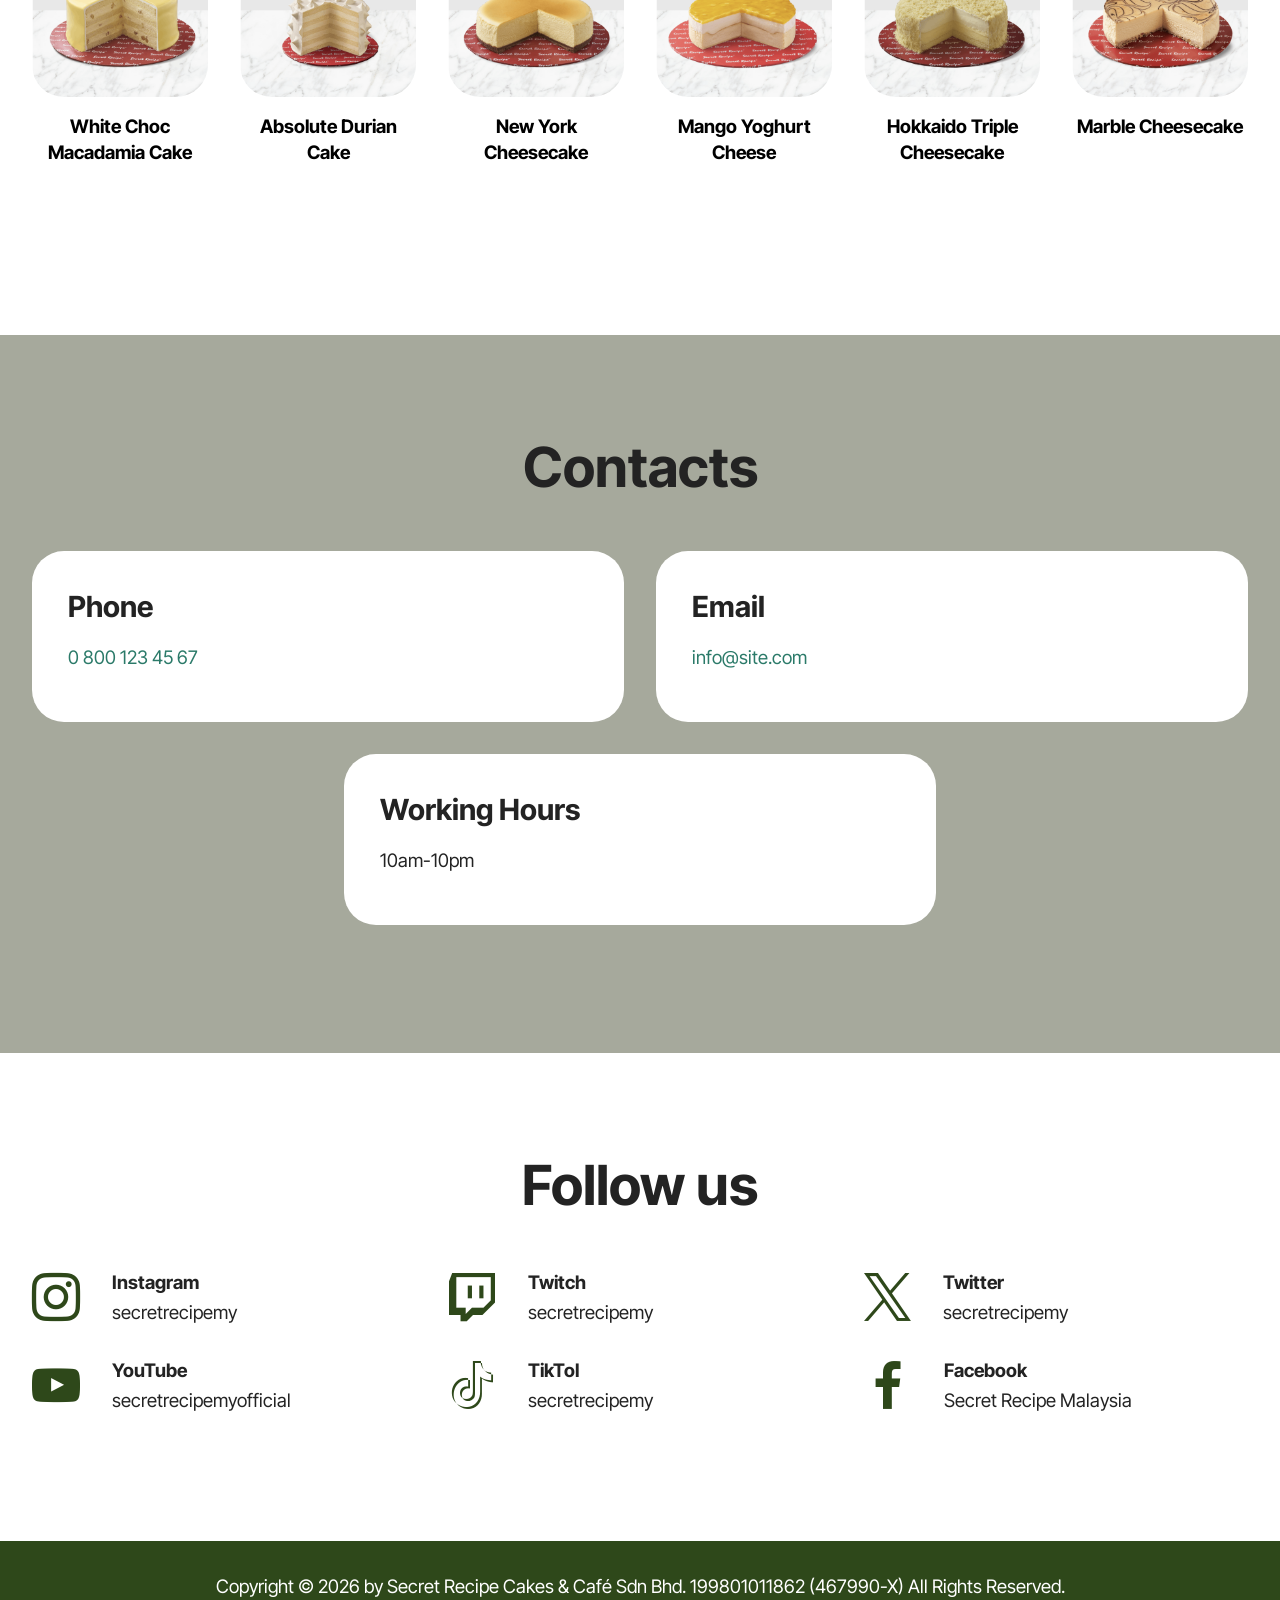
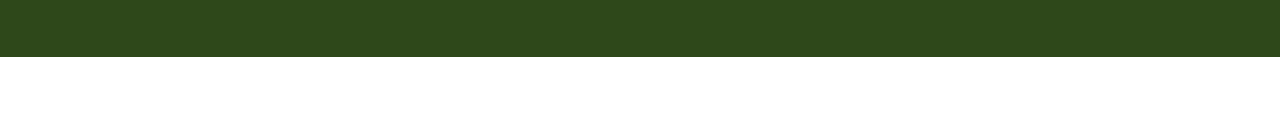
==== commit 3cc7fc49: "create github pages" ====
--- a/index.html
+++ b/index.html
@@ -18,7 +18,7 @@
   <link rel="stylesheet" href="assets/theme/css/style.css">
   <link rel="preload" href="https://fonts.googleapis.com/css?family=Inter+Tight:100,200,300,400,500,600,700,800,900,100i,200i,300i,400i,500i,600i,700i,800i,900i&display=swap" as="style" onload="this.onload=null;this.rel='stylesheet'">
   <noscript><link rel="stylesheet" href="https://fonts.googleapis.com/css?family=Inter+Tight:100,200,300,400,500,600,700,800,900,100i,200i,300i,400i,500i,600i,700i,800i,900i&display=swap"></noscript>
-  <link rel="preload" as="style" href="assets/mobirise/css/mbr-additional.css?v=LbTNTr"><link rel="stylesheet" href="assets/mobirise/css/mbr-additional.css?v=LbTNTr" type="text/css">
+  <link rel="preload" as="style" href="assets/mobirise/css/mbr-additional.css?v=AOBcMm"><link rel="stylesheet" href="assets/mobirise/css/mbr-additional.css?v=AOBcMm" type="text/css">
 
   
   
@@ -36,27 +36,10 @@
                         <img src="assets/images/shop-cakes-online-at-the-best-cake-cafe-in-malaysia-secret-recipe-96x36.jpg" alt="Mobirise Website Builder" style="height: 3rem;">
                     </a>
                 </span>
-                <span class="navbar-caption-wrap"><a class="navbar-caption text-black display-7" href="https://mobiri.se"></a></span>
-            </div>
-            <button class="navbar-toggler" type="button" data-toggle="collapse" data-bs-toggle="collapse" data-target="#navbarSupportedContent" data-bs-target="#navbarSupportedContent" aria-controls="navbarNavAltMarkup" aria-expanded="false" aria-label="Toggle navigation">
-                <div class="hamburger">
-                    <span></span>
-                    <span></span>
-                    <span></span>
-                    <span></span>
-                </div>
-            </button>
-            <div class="collapse navbar-collapse" id="navbarSupportedContent">
-                <ul class="navbar-nav nav-dropdown" data-app-modern-menu="true"><li class="nav-item"><a class="nav-link link text-black text-primary display-4" href="about-us.html">
-                            About us</a></li>
-                    <li class="nav-item"><a class="nav-link link text-black display-4" href="https://mobiri.se">
-                            Services</a></li>
-                    <li class="nav-item"><a class="nav-link link text-black display-4" href="https://mobiri.se">Contacts</a>
-                    </li></ul>
                 
-                <div class="navbar-buttons mbr-section-btn"><a class="btn btn-danger display-4" href="https://mobiri.se">
-                        Order Now</a></div>
-            </div>
+            </div>
+            
+            
         </div>
     </nav>
 </section>
@@ -83,6 +66,28 @@
     </div>
 </section>
 
+<section data-bs-version="5.1" class="image08 cid-vghlPJRBOP" id="image08-2c">
+  
+  
+  
+  <div class="container">
+    <div class="row justify-content-center">
+      <div class="col-lg-4">
+        <div class="col-12 col-md-12">
+          <h5 class="mbr-section-title mbr-fonts-style mt-0 mb-4 display-2"><strong>Our Story</strong></h5>
+          <h6 class="mbr-section-subtitle mbr-fonts-style mt-0 mb-4 display-7">Founded in 1997,  made its mark, renowned for its extensive range of fine quality gourmet cakes. It has since evolved to become one of the fastest growing lifestyle cakes and café chain in the region with over 380 café outlets to date.<div>Secret Recipe Cakes &amp; Café’s concept can be found in prime urban locations and shopping malls in major cities in the region including Malaysia, Singapore, Philippines, Thailand, Brunei, Maldives and Bangladesh.</div></h6>
+          
+        </div>
+      </div>
+      <div class="col-lg-8 side-features">
+        <div class="image-wrapper mb-4">
+          <img class="w-100" src="assets/images/story-1056x795.png" alt="Mobirise Website Builder">
+        </div>
+      </div>
+    </div>
+  </div>
+</section>
+
 <section data-bs-version="5.1" class="features03 cid-vfYLNGq653" id="features03-1x">
 	
 	
@@ -106,7 +111,7 @@
 						<h5 class="item-title mbr-fonts-style mt-0 mb-2 display-5"><strong>Chocolate Fudge Cake</strong></h5>
 						<p class="mbr-text mbr-fonts-style mb-3 display-7">
 						    Rich chocolate sponge sandwiched with layers of chocolate fudge cream and garnished with grated chocolate</p>
-						<div class="mbr-section-btn item-footer"><a class="btn item-btn btn-primary display-7">Buynow</a></div>
+						<div class="mbr-section-btn item-footer"><a class="btn item-btn btn-primary display-7" href="https://www.secretrecipe.com.my/menu/cake/chocolate-cake/chocolate-fudge-cake">Buynow</a></div>
 					</div>
 				</div>
 			</div>
@@ -120,7 +125,7 @@
 						<p class="mbr-text mbr-fonts-style mb-3 display-7">
 						Layers of rainbow coloured sponge and cream cheese, finished with vanilla butter cream and coloured rice sprinkles<br>
 						</p>
-						<div class="mbr-section-btn item-footer"><a href="" class="btn item-btn btn-primary display-7">Buynow</a></div>
+						<div class="mbr-section-btn item-footer"><a href="https://www.secretrecipe.com.my/menu/cake/cream-cakes/confetti-rainbow" class="btn item-btn btn-primary display-7">Buynow</a></div>
 					</div>
 				</div>
 			</div><div class="item features-image col-12 col-md-6 col-lg-4">
@@ -348,18 +353,7 @@
                     </div>
                 </div>
             </div>
-            <div class="item features-without-image col-12 col-md-6">
-                <div class="item-wrapper">
-                    <div class="text-wrapper">
-                        <h6 class="card-title mbr-fonts-style mb-3 display-5">
-                            <strong>Address</strong>
-                        </h6>
-                        <p class="mbr-text mbr-fonts-style display-7">
-                            G01, Ground Floor, The Curve,, Mutiara Damansara, 47820 Petaling Jaya, Selangor
-                        </p>
-                    </div>
-                </div>
-            </div>
+            
             <div class="item features-without-image col-12 col-md-6">
                 <div class="item-wrapper">
                     <div class="text-wrapper">
@@ -469,7 +463,7 @@
 	</div>
 </section>
 
-<section data-bs-version="5.1" class="footer4 cid-vg4wZ8eSJK" once="footers" id="footer04-23">
+<section data-bs-version="5.1" class="footer4 cid-vggNTOruVj" once="footers" id="footer04-2b">
 
     
 
--- a/assets/mobirise/css/mbr-additional.css
+++ b/assets/mobirise/css/mbr-additional.css
@@ -1174,6 +1174,45 @@
   top: 0;
   background-image: url("../../../assets/images/background13.jpg");
 }
+.cid-vghlPJRBOP {
+  padding-top: 5rem;
+  padding-bottom: 3rem;
+  background-color: #edefeb;
+}
+.cid-vghlPJRBOP .mbr-fallback-image.disabled {
+  display: none;
+}
+.cid-vghlPJRBOP .mbr-fallback-image {
+  display: block;
+  background-size: cover;
+  background-position: center center;
+  width: 100%;
+  height: 100%;
+  position: absolute;
+  top: 0;
+}
+.cid-vghlPJRBOP .mbr-text {
+  color: #000000;
+}
+.cid-vghlPJRBOP .mbr-section-subtitle {
+  color: #ffffff;
+  text-align: left;
+}
+.cid-vghlPJRBOP .main-button {
+  margin-bottom: 2rem;
+}
+@media (max-width: 767px) {
+  .cid-vghlPJRBOP .main-button {
+    margin-bottom: 2rem;
+  }
+}
+.cid-vghlPJRBOP .mbr-section-subtitle,
+.cid-vghlPJRBOP .main-button {
+  color: #000000;
+}
+.cid-vghlPJRBOP .mbr-section-title {
+  color: #f92c50;
+}
 .cid-vfYLNGq653 {
   padding-top: 6rem;
   padding-bottom: 6rem;
@@ -1377,9 +1416,815 @@
 .cid-vg4wjO7i5z .content-head {
   max-width: 800px;
 }
-.cid-vg4wZ8eSJK {
+.cid-vggNTOruVj {
+  padding-top: 2rem;
+  padding-bottom: 2rem;
+  background-color: #d41d3d;
+  overflow: hidden;
+}
+.cid-vfYFv7xrzU {
+  z-index: 1000;
+  width: 100%;
+  position: relative;
+  min-height: 60px;
+}
+.cid-vfYFv7xrzU nav.navbar {
+  position: fixed;
+}
+.cid-vfYFv7xrzU .dropdown-item:before {
+  font-family: Moririse2 !important;
+  content: "\e966";
+  display: inline-block;
+  width: 0;
+  position: absolute;
+  left: 1rem;
+  top: 0.5rem;
+  margin-right: 0.5rem;
+  line-height: 1;
+  font-size: inherit;
+  vertical-align: middle;
+  text-align: center;
+  overflow: hidden;
+  transform: scale(0, 1);
+  transition: all 0.25s ease-in-out;
+}
+.cid-vfYFv7xrzU .dropdown-menu {
+  padding: 0;
+  border-radius: 4px;
+  box-shadow: 0 1px 3px 0 rgba(0, 0, 0, 0.1);
+}
+.cid-vfYFv7xrzU .dropdown-item {
+  border-bottom: 1px solid #e6e6e6;
+}
+.cid-vfYFv7xrzU .dropdown-item:hover,
+.cid-vfYFv7xrzU .dropdown-item:focus {
+  background: #2b7a69 !important;
+  color: white !important;
+}
+.cid-vfYFv7xrzU .dropdown-item:hover span {
+  color: white;
+}
+.cid-vfYFv7xrzU .dropdown-item:first-child {
+  border-top-left-radius: 4px;
+  border-top-right-radius: 4px;
+}
+.cid-vfYFv7xrzU .dropdown-item:last-child {
+  border-bottom: none;
+  border-bottom-left-radius: 4px;
+  border-bottom-right-radius: 4px;
+}
+.cid-vfYFv7xrzU .nav-dropdown .link {
+  padding: 0 0.3em !important;
+  margin: 0.667em 1em !important;
+}
+.cid-vfYFv7xrzU .nav-dropdown .link.dropdown-toggle::after {
+  margin-left: 0.5rem;
+  margin-top: 0.2rem;
+}
+.cid-vfYFv7xrzU .nav-link {
+  position: relative;
+}
+.cid-vfYFv7xrzU .container {
+  display: flex;
+  margin: auto;
+  flex-wrap: nowrap;
+}
+@media (max-width: 991px) {
+  .cid-vfYFv7xrzU .container {
+    flex-wrap: wrap;
+  }
+}
+.cid-vfYFv7xrzU .container-fluid {
+  flex-wrap: nowrap;
+}
+@media (max-width: 991px) {
+  .cid-vfYFv7xrzU .container-fluid {
+    flex-wrap: wrap;
+  }
+}
+.cid-vfYFv7xrzU .iconfont-wrapper {
+  color: #000000 !important;
+  font-size: 1.5rem;
+  padding-right: 0.5rem;
+}
+.cid-vfYFv7xrzU .dropdown-menu,
+.cid-vfYFv7xrzU .navbar.opened {
+  background: #ffffff !important;
+}
+.cid-vfYFv7xrzU .nav-item:focus,
+.cid-vfYFv7xrzU .nav-link:focus {
+  outline: none;
+}
+.cid-vfYFv7xrzU .dropdown .dropdown-menu .dropdown-item {
+  width: auto;
+  transition: all 0.25s ease-in-out;
+}
+.cid-vfYFv7xrzU .dropdown .dropdown-menu .dropdown-item::after {
+  right: 0.5rem;
+}
+.cid-vfYFv7xrzU .dropdown .dropdown-menu .dropdown-item .mbr-iconfont {
+  margin-right: 0.5rem;
+  vertical-align: sub;
+}
+.cid-vfYFv7xrzU .dropdown .dropdown-menu .dropdown-item .mbr-iconfont:before {
+  display: inline-block;
+  transform: scale(1, 1);
+  transition: all 0.25s ease-in-out;
+}
+.cid-vfYFv7xrzU .collapsed .dropdown-menu .dropdown-item:before {
+  display: none;
+}
+.cid-vfYFv7xrzU .collapsed .dropdown .dropdown-menu .dropdown-item {
+  padding: 0.235em 1.5em 0.235em 1.5em !important;
+  transition: none;
+  margin: 0 !important;
+}
+.cid-vfYFv7xrzU .navbar {
+  min-height: 70px;
+  transition: all 0.3s;
+  border-bottom: 1px solid transparent;
+  box-shadow: 0 1px 3px 0 rgba(0, 0, 0, 0.1);
+  background: #ffffff;
+}
+.cid-vfYFv7xrzU .navbar.opened {
+  transition: all 0.3s;
+}
+.cid-vfYFv7xrzU .navbar .dropdown-item {
+  padding: 0.5rem 1.8rem;
+}
+.cid-vfYFv7xrzU .navbar .navbar-logo img {
+  width: auto;
+}
+.cid-vfYFv7xrzU .navbar .navbar-collapse {
+  justify-content: flex-end;
+  z-index: 1;
+}
+.cid-vfYFv7xrzU .navbar.collapsed {
+  justify-content: center;
+}
+.cid-vfYFv7xrzU .navbar.collapsed .nav-item .nav-link::before {
+  display: none;
+}
+.cid-vfYFv7xrzU .navbar.collapsed.opened .dropdown-menu {
+  top: 0;
+}
+@media (min-width: 992px) {
+  .cid-vfYFv7xrzU .navbar.collapsed.opened:not(.navbar-short) .navbar-collapse {
+    max-height: calc(98.5vh - 3rem);
+  }
+}
+.cid-vfYFv7xrzU .navbar.collapsed .dropdown-menu .dropdown-submenu {
+  left: 0 !important;
+}
+.cid-vfYFv7xrzU .navbar.collapsed .dropdown-menu .dropdown-item:after {
+  right: auto;
+}
+.cid-vfYFv7xrzU .navbar.collapsed .dropdown-menu .dropdown-toggle[data-toggle="dropdown-submenu"]:after {
+  margin-left: 0.5rem;
+  margin-top: 0.2rem;
+  border-top: 0.35em solid;
+  border-right: 0.35em solid transparent;
+  border-left: 0.35em solid transparent;
+  border-bottom: 0;
+  top: 41%;
+}
+.cid-vfYFv7xrzU .navbar.collapsed ul.navbar-nav li {
+  margin: auto;
+}
+.cid-vfYFv7xrzU .navbar.collapsed .dropdown-menu .dropdown-item {
+  padding: 0.25rem 1.5rem;
+  text-align: center;
+}
+.cid-vfYFv7xrzU .navbar.collapsed .icons-menu {
+  padding-left: 0;
+  padding-right: 0;
+  padding-top: 0.5rem;
+  padding-bottom: 0.5rem;
+}
+@media (max-width: 991px) {
+  .cid-vfYFv7xrzU .navbar .nav-item .nav-link::before {
+    display: none;
+  }
+  .cid-vfYFv7xrzU .navbar.opened .dropdown-menu {
+    top: 0;
+  }
+  .cid-vfYFv7xrzU .navbar .dropdown-menu .dropdown-submenu {
+    left: 0 !important;
+  }
+  .cid-vfYFv7xrzU .navbar .dropdown-menu .dropdown-item:after {
+    right: auto;
+  }
+  .cid-vfYFv7xrzU .navbar .dropdown-menu .dropdown-toggle[data-toggle="dropdown-submenu"]:after {
+    margin-left: 0.5rem;
+    margin-top: 0.2rem;
+    border-top: 0.35em solid;
+    border-right: 0.35em solid transparent;
+    border-left: 0.35em solid transparent;
+    border-bottom: 0;
+    top: 40%;
+  }
+  .cid-vfYFv7xrzU .navbar .navbar-logo img {
+    height: 3rem !important;
+  }
+  .cid-vfYFv7xrzU .navbar ul.navbar-nav li {
+    margin: auto;
+  }
+  .cid-vfYFv7xrzU .navbar .dropdown-menu .dropdown-item {
+    padding: 0.25rem 1.5rem !important;
+    text-align: center;
+  }
+  .cid-vfYFv7xrzU .navbar .navbar-brand {
+    flex-shrink: initial;
+    flex-basis: auto;
+    word-break: break-word;
+    padding-right: 2rem;
+  }
+  .cid-vfYFv7xrzU .navbar .navbar-toggler {
+    flex-basis: auto;
+  }
+  .cid-vfYFv7xrzU .navbar .icons-menu {
+    padding-left: 0;
+    padding-top: 0.5rem;
+    padding-bottom: 0.5rem;
+  }
+}
+@media (max-width: 991px) and (max-width: 767px) {
+  .cid-vfYFv7xrzU .navbar .navbar-brand {
+    width: calc(100% - 31px);
+  }
+}
+.cid-vfYFv7xrzU .navbar.navbar-short {
+  min-height: 60px;
+}
+.cid-vfYFv7xrzU .navbar.navbar-short .navbar-logo img {
+  height: 2.5rem !important;
+}
+.cid-vfYFv7xrzU .navbar.navbar-short .navbar-brand {
+  min-height: 60px;
+  padding: 0;
+}
+.cid-vfYFv7xrzU .navbar-brand {
+  min-height: 70px;
+  flex-shrink: 0;
+  align-items: center;
+  margin-right: 0;
+  padding: 10px 0;
+  transition: all 0.3s;
+  word-break: break-word;
+  z-index: 1;
+}
+.cid-vfYFv7xrzU .navbar-brand .navbar-caption {
+  line-height: inherit !important;
+}
+.cid-vfYFv7xrzU .navbar-brand .navbar-logo a {
+  outline: none;
+}
+.cid-vfYFv7xrzU .dropdown-item.active,
+.cid-vfYFv7xrzU .dropdown-item:active {
+  background-color: transparent;
+}
+.cid-vfYFv7xrzU .navbar-expand-lg .navbar-nav .nav-link {
+  padding: 0;
+}
+.cid-vfYFv7xrzU .nav-dropdown .link.dropdown-toggle {
+  margin-right: 1.667em;
+}
+.cid-vfYFv7xrzU .nav-dropdown .link.dropdown-toggle[aria-expanded="true"] {
+  margin-right: 0;
+  padding: 0.667em 1.667em;
+}
+.cid-vfYFv7xrzU .navbar.navbar-expand-lg .dropdown .dropdown-menu {
+  background: #ffffff;
+}
+.cid-vfYFv7xrzU .navbar.navbar-expand-lg .dropdown .dropdown-menu .dropdown-submenu {
+  margin: 0;
+  left: 100%;
+}
+.cid-vfYFv7xrzU .navbar .dropdown.open > .dropdown-menu {
+  display: block;
+}
+.cid-vfYFv7xrzU ul.navbar-nav {
+  flex-wrap: wrap;
+}
+.cid-vfYFv7xrzU .navbar-buttons {
+  text-align: center;
+  min-width: 170px;
+}
+.cid-vfYFv7xrzU button.navbar-toggler {
+  outline: none;
+  width: 31px;
+  height: 20px;
+  cursor: pointer;
+  transition: all 0.2s;
+  position: relative;
+  align-self: center;
+}
+.cid-vfYFv7xrzU button.navbar-toggler .hamburger span {
+  position: absolute;
+  right: 0;
+  width: 30px;
+  height: 2px;
+  border-right: 5px;
+  background-color: #000000;
+}
+.cid-vfYFv7xrzU button.navbar-toggler .hamburger span:nth-child(1) {
+  top: 0;
+  transition: all 0.2s;
+}
+.cid-vfYFv7xrzU button.navbar-toggler .hamburger span:nth-child(2) {
+  top: 8px;
+  transition: all 0.15s;
+}
+.cid-vfYFv7xrzU button.navbar-toggler .hamburger span:nth-child(3) {
+  top: 8px;
+  transition: all 0.15s;
+}
+.cid-vfYFv7xrzU button.navbar-toggler .hamburger span:nth-child(4) {
+  top: 16px;
+  transition: all 0.2s;
+}
+.cid-vfYFv7xrzU nav.opened .hamburger span:nth-child(1) {
+  top: 8px;
+  width: 0;
+  opacity: 0;
+  right: 50%;
+  transition: all 0.2s;
+}
+.cid-vfYFv7xrzU nav.opened .hamburger span:nth-child(2) {
+  transform: rotate(45deg);
+  transition: all 0.25s;
+}
+.cid-vfYFv7xrzU nav.opened .hamburger span:nth-child(3) {
+  transform: rotate(-45deg);
+  transition: all 0.25s;
+}
+.cid-vfYFv7xrzU nav.opened .hamburger span:nth-child(4) {
+  top: 8px;
+  width: 0;
+  opacity: 0;
+  right: 50%;
+  transition: all 0.2s;
+}
+.cid-vfYFv7xrzU .navbar-dropdown {
+  padding: 0 1rem;
+  position: fixed;
+}
+.cid-vfYFv7xrzU a.nav-link {
+  display: flex;
+  align-items: center;
+  justify-content: center;
+}
+.cid-vfYFv7xrzU .icons-menu {
+  flex-wrap: nowrap;
+  display: flex;
+  justify-content: center;
+  padding-left: 1rem;
+  padding-right: 1rem;
+  padding-top: 0.3rem;
+  text-align: center;
+}
+@media screen and (-ms-high-contrast: active), (-ms-high-contrast: none) {
+  .cid-vfYFv7xrzU .navbar {
+    height: 70px;
+  }
+  .cid-vfYFv7xrzU .navbar.opened {
+    height: auto;
+  }
+  .cid-vfYFv7xrzU .nav-item .nav-link:hover::before {
+    width: 175%;
+    max-width: calc(100% + 2rem);
+    left: -1rem;
+  }
+}
+.cid-vggNTOruVj {
   padding-top: 2rem;
   padding-bottom: 2rem;
   background-color: #2e481a;
   overflow: hidden;
 }
+.cid-vfYFv7xrzU {
+  z-index: 1000;
+  width: 100%;
+  position: relative;
+  min-height: 60px;
+}
+.cid-vfYFv7xrzU nav.navbar {
+  position: fixed;
+}
+.cid-vfYFv7xrzU .dropdown-item:before {
+  font-family: Moririse2 !important;
+  content: "\e966";
+  display: inline-block;
+  width: 0;
+  position: absolute;
+  left: 1rem;
+  top: 0.5rem;
+  margin-right: 0.5rem;
+  line-height: 1;
+  font-size: inherit;
+  vertical-align: middle;
+  text-align: center;
+  overflow: hidden;
+  transform: scale(0, 1);
+  transition: all 0.25s ease-in-out;
+}
+.cid-vfYFv7xrzU .dropdown-menu {
+  padding: 0;
+  border-radius: 4px;
+  box-shadow: 0 1px 3px 0 rgba(0, 0, 0, 0.1);
+}
+.cid-vfYFv7xrzU .dropdown-item {
+  border-bottom: 1px solid #e6e6e6;
+}
+.cid-vfYFv7xrzU .dropdown-item:hover,
+.cid-vfYFv7xrzU .dropdown-item:focus {
+  background: #2b7a69 !important;
+  color: white !important;
+}
+.cid-vfYFv7xrzU .dropdown-item:hover span {
+  color: white;
+}
+.cid-vfYFv7xrzU .dropdown-item:first-child {
+  border-top-left-radius: 4px;
+  border-top-right-radius: 4px;
+}
+.cid-vfYFv7xrzU .dropdown-item:last-child {
+  border-bottom: none;
+  border-bottom-left-radius: 4px;
+  border-bottom-right-radius: 4px;
+}
+.cid-vfYFv7xrzU .nav-dropdown .link {
+  padding: 0 0.3em !important;
+  margin: 0.667em 1em !important;
+}
+.cid-vfYFv7xrzU .nav-dropdown .link.dropdown-toggle::after {
+  margin-left: 0.5rem;
+  margin-top: 0.2rem;
+}
+.cid-vfYFv7xrzU .nav-link {
+  position: relative;
+}
+.cid-vfYFv7xrzU .container {
+  display: flex;
+  margin: auto;
+  flex-wrap: nowrap;
+}
+@media (max-width: 991px) {
+  .cid-vfYFv7xrzU .container {
+    flex-wrap: wrap;
+  }
+}
+.cid-vfYFv7xrzU .container-fluid {
+  flex-wrap: nowrap;
+}
+@media (max-width: 991px) {
+  .cid-vfYFv7xrzU .container-fluid {
+    flex-wrap: wrap;
+  }
+}
+.cid-vfYFv7xrzU .iconfont-wrapper {
+  color: #000000 !important;
+  font-size: 1.5rem;
+  padding-right: 0.5rem;
+}
+.cid-vfYFv7xrzU .dropdown-menu,
+.cid-vfYFv7xrzU .navbar.opened {
+  background: #ffffff !important;
+}
+.cid-vfYFv7xrzU .nav-item:focus,
+.cid-vfYFv7xrzU .nav-link:focus {
+  outline: none;
+}
+.cid-vfYFv7xrzU .dropdown .dropdown-menu .dropdown-item {
+  width: auto;
+  transition: all 0.25s ease-in-out;
+}
+.cid-vfYFv7xrzU .dropdown .dropdown-menu .dropdown-item::after {
+  right: 0.5rem;
+}
+.cid-vfYFv7xrzU .dropdown .dropdown-menu .dropdown-item .mbr-iconfont {
+  margin-right: 0.5rem;
+  vertical-align: sub;
+}
+.cid-vfYFv7xrzU .dropdown .dropdown-menu .dropdown-item .mbr-iconfont:before {
+  display: inline-block;
+  transform: scale(1, 1);
+  transition: all 0.25s ease-in-out;
+}
+.cid-vfYFv7xrzU .collapsed .dropdown-menu .dropdown-item:before {
+  display: none;
+}
+.cid-vfYFv7xrzU .collapsed .dropdown .dropdown-menu .dropdown-item {
+  padding: 0.235em 1.5em 0.235em 1.5em !important;
+  transition: none;
+  margin: 0 !important;
+}
+.cid-vfYFv7xrzU .navbar {
+  min-height: 70px;
+  transition: all 0.3s;
+  border-bottom: 1px solid transparent;
+  box-shadow: 0 1px 3px 0 rgba(0, 0, 0, 0.1);
+  background: #ffffff;
+}
+.cid-vfYFv7xrzU .navbar.opened {
+  transition: all 0.3s;
+}
+.cid-vfYFv7xrzU .navbar .dropdown-item {
+  padding: 0.5rem 1.8rem;
+}
+.cid-vfYFv7xrzU .navbar .navbar-logo img {
+  width: auto;
+}
+.cid-vfYFv7xrzU .navbar .navbar-collapse {
+  justify-content: flex-end;
+  z-index: 1;
+}
+.cid-vfYFv7xrzU .navbar.collapsed {
+  justify-content: center;
+}
+.cid-vfYFv7xrzU .navbar.collapsed .nav-item .nav-link::before {
+  display: none;
+}
+.cid-vfYFv7xrzU .navbar.collapsed.opened .dropdown-menu {
+  top: 0;
+}
+@media (min-width: 992px) {
+  .cid-vfYFv7xrzU .navbar.collapsed.opened:not(.navbar-short) .navbar-collapse {
+    max-height: calc(98.5vh - 3rem);
+  }
+}
+.cid-vfYFv7xrzU .navbar.collapsed .dropdown-menu .dropdown-submenu {
+  left: 0 !important;
+}
+.cid-vfYFv7xrzU .navbar.collapsed .dropdown-menu .dropdown-item:after {
+  right: auto;
+}
+.cid-vfYFv7xrzU .navbar.collapsed .dropdown-menu .dropdown-toggle[data-toggle="dropdown-submenu"]:after {
+  margin-left: 0.5rem;
+  margin-top: 0.2rem;
+  border-top: 0.35em solid;
+  border-right: 0.35em solid transparent;
+  border-left: 0.35em solid transparent;
+  border-bottom: 0;
+  top: 41%;
+}
+.cid-vfYFv7xrzU .navbar.collapsed ul.navbar-nav li {
+  margin: auto;
+}
+.cid-vfYFv7xrzU .navbar.collapsed .dropdown-menu .dropdown-item {
+  padding: 0.25rem 1.5rem;
+  text-align: center;
+}
+.cid-vfYFv7xrzU .navbar.collapsed .icons-menu {
+  padding-left: 0;
+  padding-right: 0;
+  padding-top: 0.5rem;
+  padding-bottom: 0.5rem;
+}
+@media (max-width: 991px) {
+  .cid-vfYFv7xrzU .navbar .nav-item .nav-link::before {
+    display: none;
+  }
+  .cid-vfYFv7xrzU .navbar.opened .dropdown-menu {
+    top: 0;
+  }
+  .cid-vfYFv7xrzU .navbar .dropdown-menu .dropdown-submenu {
+    left: 0 !important;
+  }
+  .cid-vfYFv7xrzU .navbar .dropdown-menu .dropdown-item:after {
+    right: auto;
+  }
+  .cid-vfYFv7xrzU .navbar .dropdown-menu .dropdown-toggle[data-toggle="dropdown-submenu"]:after {
+    margin-left: 0.5rem;
+    margin-top: 0.2rem;
+    border-top: 0.35em solid;
+    border-right: 0.35em solid transparent;
+    border-left: 0.35em solid transparent;
+    border-bottom: 0;
+    top: 40%;
+  }
+  .cid-vfYFv7xrzU .navbar .navbar-logo img {
+    height: 3rem !important;
+  }
+  .cid-vfYFv7xrzU .navbar ul.navbar-nav li {
+    margin: auto;
+  }
+  .cid-vfYFv7xrzU .navbar .dropdown-menu .dropdown-item {
+    padding: 0.25rem 1.5rem !important;
+    text-align: center;
+  }
+  .cid-vfYFv7xrzU .navbar .navbar-brand {
+    flex-shrink: initial;
+    flex-basis: auto;
+    word-break: break-word;
+    padding-right: 2rem;
+  }
+  .cid-vfYFv7xrzU .navbar .navbar-toggler {
+    flex-basis: auto;
+  }
+  .cid-vfYFv7xrzU .navbar .icons-menu {
+    padding-left: 0;
+    padding-top: 0.5rem;
+    padding-bottom: 0.5rem;
+  }
+}
+@media (max-width: 991px) and (max-width: 767px) {
+  .cid-vfYFv7xrzU .navbar .navbar-brand {
+    width: calc(100% - 31px);
+  }
+}
+.cid-vfYFv7xrzU .navbar.navbar-short {
+  min-height: 60px;
+}
+.cid-vfYFv7xrzU .navbar.navbar-short .navbar-logo img {
+  height: 2.5rem !important;
+}
+.cid-vfYFv7xrzU .navbar.navbar-short .navbar-brand {
+  min-height: 60px;
+  padding: 0;
+}
+.cid-vfYFv7xrzU .navbar-brand {
+  min-height: 70px;
+  flex-shrink: 0;
+  align-items: center;
+  margin-right: 0;
+  padding: 10px 0;
+  transition: all 0.3s;
+  word-break: break-word;
+  z-index: 1;
+}
+.cid-vfYFv7xrzU .navbar-brand .navbar-caption {
+  line-height: inherit !important;
+}
+.cid-vfYFv7xrzU .navbar-brand .navbar-logo a {
+  outline: none;
+}
+.cid-vfYFv7xrzU .dropdown-item.active,
+.cid-vfYFv7xrzU .dropdown-item:active {
+  background-color: transparent;
+}
+.cid-vfYFv7xrzU .navbar-expand-lg .navbar-nav .nav-link {
+  padding: 0;
+}
+.cid-vfYFv7xrzU .nav-dropdown .link.dropdown-toggle {
+  margin-right: 1.667em;
+}
+.cid-vfYFv7xrzU .nav-dropdown .link.dropdown-toggle[aria-expanded="true"] {
+  margin-right: 0;
+  padding: 0.667em 1.667em;
+}
+.cid-vfYFv7xrzU .navbar.navbar-expand-lg .dropdown .dropdown-menu {
+  background: #ffffff;
+}
+.cid-vfYFv7xrzU .navbar.navbar-expand-lg .dropdown .dropdown-menu .dropdown-submenu {
+  margin: 0;
+  left: 100%;
+}
+.cid-vfYFv7xrzU .navbar .dropdown.open > .dropdown-menu {
+  display: block;
+}
+.cid-vfYFv7xrzU ul.navbar-nav {
+  flex-wrap: wrap;
+}
+.cid-vfYFv7xrzU .navbar-buttons {
+  text-align: center;
+  min-width: 170px;
+}
+.cid-vfYFv7xrzU button.navbar-toggler {
+  outline: none;
+  width: 31px;
+  height: 20px;
+  cursor: pointer;
+  transition: all 0.2s;
+  position: relative;
+  align-self: center;
+}
+.cid-vfYFv7xrzU button.navbar-toggler .hamburger span {
+  position: absolute;
+  right: 0;
+  width: 30px;
+  height: 2px;
+  border-right: 5px;
+  background-color: #000000;
+}
+.cid-vfYFv7xrzU button.navbar-toggler .hamburger span:nth-child(1) {
+  top: 0;
+  transition: all 0.2s;
+}
+.cid-vfYFv7xrzU button.navbar-toggler .hamburger span:nth-child(2) {
+  top: 8px;
+  transition: all 0.15s;
+}
+.cid-vfYFv7xrzU button.navbar-toggler .hamburger span:nth-child(3) {
+  top: 8px;
+  transition: all 0.15s;
+}
+.cid-vfYFv7xrzU button.navbar-toggler .hamburger span:nth-child(4) {
+  top: 16px;
+  transition: all 0.2s;
+}
+.cid-vfYFv7xrzU nav.opened .hamburger span:nth-child(1) {
+  top: 8px;
+  width: 0;
+  opacity: 0;
+  right: 50%;
+  transition: all 0.2s;
+}
+.cid-vfYFv7xrzU nav.opened .hamburger span:nth-child(2) {
+  transform: rotate(45deg);
+  transition: all 0.25s;
+}
+.cid-vfYFv7xrzU nav.opened .hamburger span:nth-child(3) {
+  transform: rotate(-45deg);
+  transition: all 0.25s;
+}
+.cid-vfYFv7xrzU nav.opened .hamburger span:nth-child(4) {
+  top: 8px;
+  width: 0;
+  opacity: 0;
+  right: 50%;
+  transition: all 0.2s;
+}
+.cid-vfYFv7xrzU .navbar-dropdown {
+  padding: 0 1rem;
+  position: fixed;
+}
+.cid-vfYFv7xrzU a.nav-link {
+  display: flex;
+  align-items: center;
+  justify-content: center;
+}
+.cid-vfYFv7xrzU .icons-menu {
+  flex-wrap: nowrap;
+  display: flex;
+  justify-content: center;
+  padding-left: 1rem;
+  padding-right: 1rem;
+  padding-top: 0.3rem;
+  text-align: center;
+}
+@media screen and (-ms-high-contrast: active), (-ms-high-contrast: none) {
+  .cid-vfYFv7xrzU .navbar {
+    height: 70px;
+  }
+  .cid-vfYFv7xrzU .navbar.opened {
+    height: auto;
+  }
+  .cid-vfYFv7xrzU .nav-item .nav-link:hover::before {
+    width: 175%;
+    max-width: calc(100% + 2rem);
+    left: -1rem;
+  }
+}
+.cid-vgaLKbdcMr {
+  padding-top: 6rem;
+  padding-bottom: 6rem;
+  background-color: #edefeb;
+}
+.cid-vgaLKbdcMr .mbr-fallback-image.disabled {
+  display: none;
+}
+.cid-vgaLKbdcMr .mbr-fallback-image {
+  display: block;
+  background-size: cover;
+  background-position: center center;
+  width: 100%;
+  height: 100%;
+  position: absolute;
+  top: 0;
+}
+@media (max-width: 991px) {
+  .cid-vgaLKbdcMr .image-wrapper {
+    margin-bottom: 1rem;
+  }
+}
+.cid-vgaLKbdcMr .row {
+  flex-direction: row-reverse;
+}
+.cid-vgaLKbdcMr .row {
+  align-items: center;
+}
+@media (max-width: 991px) {
+  .cid-vgaLKbdcMr .image-wrapper {
+    padding: 1rem;
+  }
+}
+@media (min-width: 992px) {
+  .cid-vgaLKbdcMr .text-wrapper {
+    padding: 0 2rem;
+  }
+}
+.cid-vgaLKbdcMr .mbr-section-title {
+  color: #000000;
+}
+.cid-vgaLKbdcMr .mbr-text,
+.cid-vgaLKbdcMr .mbr-section-btn {
+  color: #232323;
+  text-align: justify;
+}
+.cid-vggNTOruVj {
+  padding-top: 2rem;
+  padding-bottom: 2rem;
+  background-color: #2e481a;
+  overflow: hidden;
+}
--- a/assets/mobirise/css/mbr-additional.css
+++ b/assets/mobirise/css/mbr-additional.css
@@ -1174,6 +1174,45 @@
   top: 0;
   background-image: url("../../../assets/images/background13.jpg");
 }
+.cid-vghlPJRBOP {
+  padding-top: 5rem;
+  padding-bottom: 3rem;
+  background-color: #edefeb;
+}
+.cid-vghlPJRBOP .mbr-fallback-image.disabled {
+  display: none;
+}
+.cid-vghlPJRBOP .mbr-fallback-image {
+  display: block;
+  background-size: cover;
+  background-position: center center;
+  width: 100%;
+  height: 100%;
+  position: absolute;
+  top: 0;
+}
+.cid-vghlPJRBOP .mbr-text {
+  color: #000000;
+}
+.cid-vghlPJRBOP .mbr-section-subtitle {
+  color: #ffffff;
+  text-align: left;
+}
+.cid-vghlPJRBOP .main-button {
+  margin-bottom: 2rem;
+}
+@media (max-width: 767px) {
+  .cid-vghlPJRBOP .main-button {
+    margin-bottom: 2rem;
+  }
+}
+.cid-vghlPJRBOP .mbr-section-subtitle,
+.cid-vghlPJRBOP .main-button {
+  color: #000000;
+}
+.cid-vghlPJRBOP .mbr-section-title {
+  color: #f92c50;
+}
 .cid-vfYLNGq653 {
   padding-top: 6rem;
   padding-bottom: 6rem;
@@ -1377,9 +1416,815 @@
 .cid-vg4wjO7i5z .content-head {
   max-width: 800px;
 }
-.cid-vg4wZ8eSJK {
+.cid-vggNTOruVj {
+  padding-top: 2rem;
+  padding-bottom: 2rem;
+  background-color: #d41d3d;
+  overflow: hidden;
+}
+.cid-vfYFv7xrzU {
+  z-index: 1000;
+  width: 100%;
+  position: relative;
+  min-height: 60px;
+}
+.cid-vfYFv7xrzU nav.navbar {
+  position: fixed;
+}
+.cid-vfYFv7xrzU .dropdown-item:before {
+  font-family: Moririse2 !important;
+  content: "\e966";
+  display: inline-block;
+  width: 0;
+  position: absolute;
+  left: 1rem;
+  top: 0.5rem;
+  margin-right: 0.5rem;
+  line-height: 1;
+  font-size: inherit;
+  vertical-align: middle;
+  text-align: center;
+  overflow: hidden;
+  transform: scale(0, 1);
+  transition: all 0.25s ease-in-out;
+}
+.cid-vfYFv7xrzU .dropdown-menu {
+  padding: 0;
+  border-radius: 4px;
+  box-shadow: 0 1px 3px 0 rgba(0, 0, 0, 0.1);
+}
+.cid-vfYFv7xrzU .dropdown-item {
+  border-bottom: 1px solid #e6e6e6;
+}
+.cid-vfYFv7xrzU .dropdown-item:hover,
+.cid-vfYFv7xrzU .dropdown-item:focus {
+  background: #2b7a69 !important;
+  color: white !important;
+}
+.cid-vfYFv7xrzU .dropdown-item:hover span {
+  color: white;
+}
+.cid-vfYFv7xrzU .dropdown-item:first-child {
+  border-top-left-radius: 4px;
+  border-top-right-radius: 4px;
+}
+.cid-vfYFv7xrzU .dropdown-item:last-child {
+  border-bottom: none;
+  border-bottom-left-radius: 4px;
+  border-bottom-right-radius: 4px;
+}
+.cid-vfYFv7xrzU .nav-dropdown .link {
+  padding: 0 0.3em !important;
+  margin: 0.667em 1em !important;
+}
+.cid-vfYFv7xrzU .nav-dropdown .link.dropdown-toggle::after {
+  margin-left: 0.5rem;
+  margin-top: 0.2rem;
+}
+.cid-vfYFv7xrzU .nav-link {
+  position: relative;
+}
+.cid-vfYFv7xrzU .container {
+  display: flex;
+  margin: auto;
+  flex-wrap: nowrap;
+}
+@media (max-width: 991px) {
+  .cid-vfYFv7xrzU .container {
+    flex-wrap: wrap;
+  }
+}
+.cid-vfYFv7xrzU .container-fluid {
+  flex-wrap: nowrap;
+}
+@media (max-width: 991px) {
+  .cid-vfYFv7xrzU .container-fluid {
+    flex-wrap: wrap;
+  }
+}
+.cid-vfYFv7xrzU .iconfont-wrapper {
+  color: #000000 !important;
+  font-size: 1.5rem;
+  padding-right: 0.5rem;
+}
+.cid-vfYFv7xrzU .dropdown-menu,
+.cid-vfYFv7xrzU .navbar.opened {
+  background: #ffffff !important;
+}
+.cid-vfYFv7xrzU .nav-item:focus,
+.cid-vfYFv7xrzU .nav-link:focus {
+  outline: none;
+}
+.cid-vfYFv7xrzU .dropdown .dropdown-menu .dropdown-item {
+  width: auto;
+  transition: all 0.25s ease-in-out;
+}
+.cid-vfYFv7xrzU .dropdown .dropdown-menu .dropdown-item::after {
+  right: 0.5rem;
+}
+.cid-vfYFv7xrzU .dropdown .dropdown-menu .dropdown-item .mbr-iconfont {
+  margin-right: 0.5rem;
+  vertical-align: sub;
+}
+.cid-vfYFv7xrzU .dropdown .dropdown-menu .dropdown-item .mbr-iconfont:before {
+  display: inline-block;
+  transform: scale(1, 1);
+  transition: all 0.25s ease-in-out;
+}
+.cid-vfYFv7xrzU .collapsed .dropdown-menu .dropdown-item:before {
+  display: none;
+}
+.cid-vfYFv7xrzU .collapsed .dropdown .dropdown-menu .dropdown-item {
+  padding: 0.235em 1.5em 0.235em 1.5em !important;
+  transition: none;
+  margin: 0 !important;
+}
+.cid-vfYFv7xrzU .navbar {
+  min-height: 70px;
+  transition: all 0.3s;
+  border-bottom: 1px solid transparent;
+  box-shadow: 0 1px 3px 0 rgba(0, 0, 0, 0.1);
+  background: #ffffff;
+}
+.cid-vfYFv7xrzU .navbar.opened {
+  transition: all 0.3s;
+}
+.cid-vfYFv7xrzU .navbar .dropdown-item {
+  padding: 0.5rem 1.8rem;
+}
+.cid-vfYFv7xrzU .navbar .navbar-logo img {
+  width: auto;
+}
+.cid-vfYFv7xrzU .navbar .navbar-collapse {
+  justify-content: flex-end;
+  z-index: 1;
+}
+.cid-vfYFv7xrzU .navbar.collapsed {
+  justify-content: center;
+}
+.cid-vfYFv7xrzU .navbar.collapsed .nav-item .nav-link::before {
+  display: none;
+}
+.cid-vfYFv7xrzU .navbar.collapsed.opened .dropdown-menu {
+  top: 0;
+}
+@media (min-width: 992px) {
+  .cid-vfYFv7xrzU .navbar.collapsed.opened:not(.navbar-short) .navbar-collapse {
+    max-height: calc(98.5vh - 3rem);
+  }
+}
+.cid-vfYFv7xrzU .navbar.collapsed .dropdown-menu .dropdown-submenu {
+  left: 0 !important;
+}
+.cid-vfYFv7xrzU .navbar.collapsed .dropdown-menu .dropdown-item:after {
+  right: auto;
+}
+.cid-vfYFv7xrzU .navbar.collapsed .dropdown-menu .dropdown-toggle[data-toggle="dropdown-submenu"]:after {
+  margin-left: 0.5rem;
+  margin-top: 0.2rem;
+  border-top: 0.35em solid;
+  border-right: 0.35em solid transparent;
+  border-left: 0.35em solid transparent;
+  border-bottom: 0;
+  top: 41%;
+}
+.cid-vfYFv7xrzU .navbar.collapsed ul.navbar-nav li {
+  margin: auto;
+}
+.cid-vfYFv7xrzU .navbar.collapsed .dropdown-menu .dropdown-item {
+  padding: 0.25rem 1.5rem;
+  text-align: center;
+}
+.cid-vfYFv7xrzU .navbar.collapsed .icons-menu {
+  padding-left: 0;
+  padding-right: 0;
+  padding-top: 0.5rem;
+  padding-bottom: 0.5rem;
+}
+@media (max-width: 991px) {
+  .cid-vfYFv7xrzU .navbar .nav-item .nav-link::before {
+    display: none;
+  }
+  .cid-vfYFv7xrzU .navbar.opened .dropdown-menu {
+    top: 0;
+  }
+  .cid-vfYFv7xrzU .navbar .dropdown-menu .dropdown-submenu {
+    left: 0 !important;
+  }
+  .cid-vfYFv7xrzU .navbar .dropdown-menu .dropdown-item:after {
+    right: auto;
+  }
+  .cid-vfYFv7xrzU .navbar .dropdown-menu .dropdown-toggle[data-toggle="dropdown-submenu"]:after {
+    margin-left: 0.5rem;
+    margin-top: 0.2rem;
+    border-top: 0.35em solid;
+    border-right: 0.35em solid transparent;
+    border-left: 0.35em solid transparent;
+    border-bottom: 0;
+    top: 40%;
+  }
+  .cid-vfYFv7xrzU .navbar .navbar-logo img {
+    height: 3rem !important;
+  }
+  .cid-vfYFv7xrzU .navbar ul.navbar-nav li {
+    margin: auto;
+  }
+  .cid-vfYFv7xrzU .navbar .dropdown-menu .dropdown-item {
+    padding: 0.25rem 1.5rem !important;
+    text-align: center;
+  }
+  .cid-vfYFv7xrzU .navbar .navbar-brand {
+    flex-shrink: initial;
+    flex-basis: auto;
+    word-break: break-word;
+    padding-right: 2rem;
+  }
+  .cid-vfYFv7xrzU .navbar .navbar-toggler {
+    flex-basis: auto;
+  }
+  .cid-vfYFv7xrzU .navbar .icons-menu {
+    padding-left: 0;
+    padding-top: 0.5rem;
+    padding-bottom: 0.5rem;
+  }
+}
+@media (max-width: 991px) and (max-width: 767px) {
+  .cid-vfYFv7xrzU .navbar .navbar-brand {
+    width: calc(100% - 31px);
+  }
+}
+.cid-vfYFv7xrzU .navbar.navbar-short {
+  min-height: 60px;
+}
+.cid-vfYFv7xrzU .navbar.navbar-short .navbar-logo img {
+  height: 2.5rem !important;
+}
+.cid-vfYFv7xrzU .navbar.navbar-short .navbar-brand {
+  min-height: 60px;
+  padding: 0;
+}
+.cid-vfYFv7xrzU .navbar-brand {
+  min-height: 70px;
+  flex-shrink: 0;
+  align-items: center;
+  margin-right: 0;
+  padding: 10px 0;
+  transition: all 0.3s;
+  word-break: break-word;
+  z-index: 1;
+}
+.cid-vfYFv7xrzU .navbar-brand .navbar-caption {
+  line-height: inherit !important;
+}
+.cid-vfYFv7xrzU .navbar-brand .navbar-logo a {
+  outline: none;
+}
+.cid-vfYFv7xrzU .dropdown-item.active,
+.cid-vfYFv7xrzU .dropdown-item:active {
+  background-color: transparent;
+}
+.cid-vfYFv7xrzU .navbar-expand-lg .navbar-nav .nav-link {
+  padding: 0;
+}
+.cid-vfYFv7xrzU .nav-dropdown .link.dropdown-toggle {
+  margin-right: 1.667em;
+}
+.cid-vfYFv7xrzU .nav-dropdown .link.dropdown-toggle[aria-expanded="true"] {
+  margin-right: 0;
+  padding: 0.667em 1.667em;
+}
+.cid-vfYFv7xrzU .navbar.navbar-expand-lg .dropdown .dropdown-menu {
+  background: #ffffff;
+}
+.cid-vfYFv7xrzU .navbar.navbar-expand-lg .dropdown .dropdown-menu .dropdown-submenu {
+  margin: 0;
+  left: 100%;
+}
+.cid-vfYFv7xrzU .navbar .dropdown.open > .dropdown-menu {
+  display: block;
+}
+.cid-vfYFv7xrzU ul.navbar-nav {
+  flex-wrap: wrap;
+}
+.cid-vfYFv7xrzU .navbar-buttons {
+  text-align: center;
+  min-width: 170px;
+}
+.cid-vfYFv7xrzU button.navbar-toggler {
+  outline: none;
+  width: 31px;
+  height: 20px;
+  cursor: pointer;
+  transition: all 0.2s;
+  position: relative;
+  align-self: center;
+}
+.cid-vfYFv7xrzU button.navbar-toggler .hamburger span {
+  position: absolute;
+  right: 0;
+  width: 30px;
+  height: 2px;
+  border-right: 5px;
+  background-color: #000000;
+}
+.cid-vfYFv7xrzU button.navbar-toggler .hamburger span:nth-child(1) {
+  top: 0;
+  transition: all 0.2s;
+}
+.cid-vfYFv7xrzU button.navbar-toggler .hamburger span:nth-child(2) {
+  top: 8px;
+  transition: all 0.15s;
+}
+.cid-vfYFv7xrzU button.navbar-toggler .hamburger span:nth-child(3) {
+  top: 8px;
+  transition: all 0.15s;
+}
+.cid-vfYFv7xrzU button.navbar-toggler .hamburger span:nth-child(4) {
+  top: 16px;
+  transition: all 0.2s;
+}
+.cid-vfYFv7xrzU nav.opened .hamburger span:nth-child(1) {
+  top: 8px;
+  width: 0;
+  opacity: 0;
+  right: 50%;
+  transition: all 0.2s;
+}
+.cid-vfYFv7xrzU nav.opened .hamburger span:nth-child(2) {
+  transform: rotate(45deg);
+  transition: all 0.25s;
+}
+.cid-vfYFv7xrzU nav.opened .hamburger span:nth-child(3) {
+  transform: rotate(-45deg);
+  transition: all 0.25s;
+}
+.cid-vfYFv7xrzU nav.opened .hamburger span:nth-child(4) {
+  top: 8px;
+  width: 0;
+  opacity: 0;
+  right: 50%;
+  transition: all 0.2s;
+}
+.cid-vfYFv7xrzU .navbar-dropdown {
+  padding: 0 1rem;
+  position: fixed;
+}
+.cid-vfYFv7xrzU a.nav-link {
+  display: flex;
+  align-items: center;
+  justify-content: center;
+}
+.cid-vfYFv7xrzU .icons-menu {
+  flex-wrap: nowrap;
+  display: flex;
+  justify-content: center;
+  padding-left: 1rem;
+  padding-right: 1rem;
+  padding-top: 0.3rem;
+  text-align: center;
+}
+@media screen and (-ms-high-contrast: active), (-ms-high-contrast: none) {
+  .cid-vfYFv7xrzU .navbar {
+    height: 70px;
+  }
+  .cid-vfYFv7xrzU .navbar.opened {
+    height: auto;
+  }
+  .cid-vfYFv7xrzU .nav-item .nav-link:hover::before {
+    width: 175%;
+    max-width: calc(100% + 2rem);
+    left: -1rem;
+  }
+}
+.cid-vggNTOruVj {
   padding-top: 2rem;
   padding-bottom: 2rem;
   background-color: #2e481a;
   overflow: hidden;
 }
+.cid-vfYFv7xrzU {
+  z-index: 1000;
+  width: 100%;
+  position: relative;
+  min-height: 60px;
+}
+.cid-vfYFv7xrzU nav.navbar {
+  position: fixed;
+}
+.cid-vfYFv7xrzU .dropdown-item:before {
+  font-family: Moririse2 !important;
+  content: "\e966";
+  display: inline-block;
+  width: 0;
+  position: absolute;
+  left: 1rem;
+  top: 0.5rem;
+  margin-right: 0.5rem;
+  line-height: 1;
+  font-size: inherit;
+  vertical-align: middle;
+  text-align: center;
+  overflow: hidden;
+  transform: scale(0, 1);
+  transition: all 0.25s ease-in-out;
+}
+.cid-vfYFv7xrzU .dropdown-menu {
+  padding: 0;
+  border-radius: 4px;
+  box-shadow: 0 1px 3px 0 rgba(0, 0, 0, 0.1);
+}
+.cid-vfYFv7xrzU .dropdown-item {
+  border-bottom: 1px solid #e6e6e6;
+}
+.cid-vfYFv7xrzU .dropdown-item:hover,
+.cid-vfYFv7xrzU .dropdown-item:focus {
+  background: #2b7a69 !important;
+  color: white !important;
+}
+.cid-vfYFv7xrzU .dropdown-item:hover span {
+  color: white;
+}
+.cid-vfYFv7xrzU .dropdown-item:first-child {
+  border-top-left-radius: 4px;
+  border-top-right-radius: 4px;
+}
+.cid-vfYFv7xrzU .dropdown-item:last-child {
+  border-bottom: none;
+  border-bottom-left-radius: 4px;
+  border-bottom-right-radius: 4px;
+}
+.cid-vfYFv7xrzU .nav-dropdown .link {
+  padding: 0 0.3em !important;
+  margin: 0.667em 1em !important;
+}
+.cid-vfYFv7xrzU .nav-dropdown .link.dropdown-toggle::after {
+  margin-left: 0.5rem;
+  margin-top: 0.2rem;
+}
+.cid-vfYFv7xrzU .nav-link {
+  position: relative;
+}
+.cid-vfYFv7xrzU .container {
+  display: flex;
+  margin: auto;
+  flex-wrap: nowrap;
+}
+@media (max-width: 991px) {
+  .cid-vfYFv7xrzU .container {
+    flex-wrap: wrap;
+  }
+}
+.cid-vfYFv7xrzU .container-fluid {
+  flex-wrap: nowrap;
+}
+@media (max-width: 991px) {
+  .cid-vfYFv7xrzU .container-fluid {
+    flex-wrap: wrap;
+  }
+}
+.cid-vfYFv7xrzU .iconfont-wrapper {
+  color: #000000 !important;
+  font-size: 1.5rem;
+  padding-right: 0.5rem;
+}
+.cid-vfYFv7xrzU .dropdown-menu,
+.cid-vfYFv7xrzU .navbar.opened {
+  background: #ffffff !important;
+}
+.cid-vfYFv7xrzU .nav-item:focus,
+.cid-vfYFv7xrzU .nav-link:focus {
+  outline: none;
+}
+.cid-vfYFv7xrzU .dropdown .dropdown-menu .dropdown-item {
+  width: auto;
+  transition: all 0.25s ease-in-out;
+}
+.cid-vfYFv7xrzU .dropdown .dropdown-menu .dropdown-item::after {
+  right: 0.5rem;
+}
+.cid-vfYFv7xrzU .dropdown .dropdown-menu .dropdown-item .mbr-iconfont {
+  margin-right: 0.5rem;
+  vertical-align: sub;
+}
+.cid-vfYFv7xrzU .dropdown .dropdown-menu .dropdown-item .mbr-iconfont:before {
+  display: inline-block;
+  transform: scale(1, 1);
+  transition: all 0.25s ease-in-out;
+}
+.cid-vfYFv7xrzU .collapsed .dropdown-menu .dropdown-item:before {
+  display: none;
+}
+.cid-vfYFv7xrzU .collapsed .dropdown .dropdown-menu .dropdown-item {
+  padding: 0.235em 1.5em 0.235em 1.5em !important;
+  transition: none;
+  margin: 0 !important;
+}
+.cid-vfYFv7xrzU .navbar {
+  min-height: 70px;
+  transition: all 0.3s;
+  border-bottom: 1px solid transparent;
+  box-shadow: 0 1px 3px 0 rgba(0, 0, 0, 0.1);
+  background: #ffffff;
+}
+.cid-vfYFv7xrzU .navbar.opened {
+  transition: all 0.3s;
+}
+.cid-vfYFv7xrzU .navbar .dropdown-item {
+  padding: 0.5rem 1.8rem;
+}
+.cid-vfYFv7xrzU .navbar .navbar-logo img {
+  width: auto;
+}
+.cid-vfYFv7xrzU .navbar .navbar-collapse {
+  justify-content: flex-end;
+  z-index: 1;
+}
+.cid-vfYFv7xrzU .navbar.collapsed {
+  justify-content: center;
+}
+.cid-vfYFv7xrzU .navbar.collapsed .nav-item .nav-link::before {
+  display: none;
+}
+.cid-vfYFv7xrzU .navbar.collapsed.opened .dropdown-menu {
+  top: 0;
+}
+@media (min-width: 992px) {
+  .cid-vfYFv7xrzU .navbar.collapsed.opened:not(.navbar-short) .navbar-collapse {
+    max-height: calc(98.5vh - 3rem);
+  }
+}
+.cid-vfYFv7xrzU .navbar.collapsed .dropdown-menu .dropdown-submenu {
+  left: 0 !important;
+}
+.cid-vfYFv7xrzU .navbar.collapsed .dropdown-menu .dropdown-item:after {
+  right: auto;
+}
+.cid-vfYFv7xrzU .navbar.collapsed .dropdown-menu .dropdown-toggle[data-toggle="dropdown-submenu"]:after {
+  margin-left: 0.5rem;
+  margin-top: 0.2rem;
+  border-top: 0.35em solid;
+  border-right: 0.35em solid transparent;
+  border-left: 0.35em solid transparent;
+  border-bottom: 0;
+  top: 41%;
+}
+.cid-vfYFv7xrzU .navbar.collapsed ul.navbar-nav li {
+  margin: auto;
+}
+.cid-vfYFv7xrzU .navbar.collapsed .dropdown-menu .dropdown-item {
+  padding: 0.25rem 1.5rem;
+  text-align: center;
+}
+.cid-vfYFv7xrzU .navbar.collapsed .icons-menu {
+  padding-left: 0;
+  padding-right: 0;
+  padding-top: 0.5rem;
+  padding-bottom: 0.5rem;
+}
+@media (max-width: 991px) {
+  .cid-vfYFv7xrzU .navbar .nav-item .nav-link::before {
+    display: none;
+  }
+  .cid-vfYFv7xrzU .navbar.opened .dropdown-menu {
+    top: 0;
+  }
+  .cid-vfYFv7xrzU .navbar .dropdown-menu .dropdown-submenu {
+    left: 0 !important;
+  }
+  .cid-vfYFv7xrzU .navbar .dropdown-menu .dropdown-item:after {
+    right: auto;
+  }
+  .cid-vfYFv7xrzU .navbar .dropdown-menu .dropdown-toggle[data-toggle="dropdown-submenu"]:after {
+    margin-left: 0.5rem;
+    margin-top: 0.2rem;
+    border-top: 0.35em solid;
+    border-right: 0.35em solid transparent;
+    border-left: 0.35em solid transparent;
+    border-bottom: 0;
+    top: 40%;
+  }
+  .cid-vfYFv7xrzU .navbar .navbar-logo img {
+    height: 3rem !important;
+  }
+  .cid-vfYFv7xrzU .navbar ul.navbar-nav li {
+    margin: auto;
+  }
+  .cid-vfYFv7xrzU .navbar .dropdown-menu .dropdown-item {
+    padding: 0.25rem 1.5rem !important;
+    text-align: center;
+  }
+  .cid-vfYFv7xrzU .navbar .navbar-brand {
+    flex-shrink: initial;
+    flex-basis: auto;
+    word-break: break-word;
+    padding-right: 2rem;
+  }
+  .cid-vfYFv7xrzU .navbar .navbar-toggler {
+    flex-basis: auto;
+  }
+  .cid-vfYFv7xrzU .navbar .icons-menu {
+    padding-left: 0;
+    padding-top: 0.5rem;
+    padding-bottom: 0.5rem;
+  }
+}
+@media (max-width: 991px) and (max-width: 767px) {
+  .cid-vfYFv7xrzU .navbar .navbar-brand {
+    width: calc(100% - 31px);
+  }
+}
+.cid-vfYFv7xrzU .navbar.navbar-short {
+  min-height: 60px;
+}
+.cid-vfYFv7xrzU .navbar.navbar-short .navbar-logo img {
+  height: 2.5rem !important;
+}
+.cid-vfYFv7xrzU .navbar.navbar-short .navbar-brand {
+  min-height: 60px;
+  padding: 0;
+}
+.cid-vfYFv7xrzU .navbar-brand {
+  min-height: 70px;
+  flex-shrink: 0;
+  align-items: center;
+  margin-right: 0;
+  padding: 10px 0;
+  transition: all 0.3s;
+  word-break: break-word;
+  z-index: 1;
+}
+.cid-vfYFv7xrzU .navbar-brand .navbar-caption {
+  line-height: inherit !important;
+}
+.cid-vfYFv7xrzU .navbar-brand .navbar-logo a {
+  outline: none;
+}
+.cid-vfYFv7xrzU .dropdown-item.active,
+.cid-vfYFv7xrzU .dropdown-item:active {
+  background-color: transparent;
+}
+.cid-vfYFv7xrzU .navbar-expand-lg .navbar-nav .nav-link {
+  padding: 0;
+}
+.cid-vfYFv7xrzU .nav-dropdown .link.dropdown-toggle {
+  margin-right: 1.667em;
+}
+.cid-vfYFv7xrzU .nav-dropdown .link.dropdown-toggle[aria-expanded="true"] {
+  margin-right: 0;
+  padding: 0.667em 1.667em;
+}
+.cid-vfYFv7xrzU .navbar.navbar-expand-lg .dropdown .dropdown-menu {
+  background: #ffffff;
+}
+.cid-vfYFv7xrzU .navbar.navbar-expand-lg .dropdown .dropdown-menu .dropdown-submenu {
+  margin: 0;
+  left: 100%;
+}
+.cid-vfYFv7xrzU .navbar .dropdown.open > .dropdown-menu {
+  display: block;
+}
+.cid-vfYFv7xrzU ul.navbar-nav {
+  flex-wrap: wrap;
+}
+.cid-vfYFv7xrzU .navbar-buttons {
+  text-align: center;
+  min-width: 170px;
+}
+.cid-vfYFv7xrzU button.navbar-toggler {
+  outline: none;
+  width: 31px;
+  height: 20px;
+  cursor: pointer;
+  transition: all 0.2s;
+  position: relative;
+  align-self: center;
+}
+.cid-vfYFv7xrzU button.navbar-toggler .hamburger span {
+  position: absolute;
+  right: 0;
+  width: 30px;
+  height: 2px;
+  border-right: 5px;
+  background-color: #000000;
+}
+.cid-vfYFv7xrzU button.navbar-toggler .hamburger span:nth-child(1) {
+  top: 0;
+  transition: all 0.2s;
+}
+.cid-vfYFv7xrzU button.navbar-toggler .hamburger span:nth-child(2) {
+  top: 8px;
+  transition: all 0.15s;
+}
+.cid-vfYFv7xrzU button.navbar-toggler .hamburger span:nth-child(3) {
+  top: 8px;
+  transition: all 0.15s;
+}
+.cid-vfYFv7xrzU button.navbar-toggler .hamburger span:nth-child(4) {
+  top: 16px;
+  transition: all 0.2s;
+}
+.cid-vfYFv7xrzU nav.opened .hamburger span:nth-child(1) {
+  top: 8px;
+  width: 0;
+  opacity: 0;
+  right: 50%;
+  transition: all 0.2s;
+}
+.cid-vfYFv7xrzU nav.opened .hamburger span:nth-child(2) {
+  transform: rotate(45deg);
+  transition: all 0.25s;
+}
+.cid-vfYFv7xrzU nav.opened .hamburger span:nth-child(3) {
+  transform: rotate(-45deg);
+  transition: all 0.25s;
+}
+.cid-vfYFv7xrzU nav.opened .hamburger span:nth-child(4) {
+  top: 8px;
+  width: 0;
+  opacity: 0;
+  right: 50%;
+  transition: all 0.2s;
+}
+.cid-vfYFv7xrzU .navbar-dropdown {
+  padding: 0 1rem;
+  position: fixed;
+}
+.cid-vfYFv7xrzU a.nav-link {
+  display: flex;
+  align-items: center;
+  justify-content: center;
+}
+.cid-vfYFv7xrzU .icons-menu {
+  flex-wrap: nowrap;
+  display: flex;
+  justify-content: center;
+  padding-left: 1rem;
+  padding-right: 1rem;
+  padding-top: 0.3rem;
+  text-align: center;
+}
+@media screen and (-ms-high-contrast: active), (-ms-high-contrast: none) {
+  .cid-vfYFv7xrzU .navbar {
+    height: 70px;
+  }
+  .cid-vfYFv7xrzU .navbar.opened {
+    height: auto;
+  }
+  .cid-vfYFv7xrzU .nav-item .nav-link:hover::before {
+    width: 175%;
+    max-width: calc(100% + 2rem);
+    left: -1rem;
+  }
+}
+.cid-vgaLKbdcMr {
+  padding-top: 6rem;
+  padding-bottom: 6rem;
+  background-color: #edefeb;
+}
+.cid-vgaLKbdcMr .mbr-fallback-image.disabled {
+  display: none;
+}
+.cid-vgaLKbdcMr .mbr-fallback-image {
+  display: block;
+  background-size: cover;
+  background-position: center center;
+  width: 100%;
+  height: 100%;
+  position: absolute;
+  top: 0;
+}
+@media (max-width: 991px) {
+  .cid-vgaLKbdcMr .image-wrapper {
+    margin-bottom: 1rem;
+  }
+}
+.cid-vgaLKbdcMr .row {
+  flex-direction: row-reverse;
+}
+.cid-vgaLKbdcMr .row {
+  align-items: center;
+}
+@media (max-width: 991px) {
+  .cid-vgaLKbdcMr .image-wrapper {
+    padding: 1rem;
+  }
+}
+@media (min-width: 992px) {
+  .cid-vgaLKbdcMr .text-wrapper {
+    padding: 0 2rem;
+  }
+}
+.cid-vgaLKbdcMr .mbr-section-title {
+  color: #000000;
+}
+.cid-vgaLKbdcMr .mbr-text,
+.cid-vgaLKbdcMr .mbr-section-btn {
+  color: #232323;
+  text-align: justify;
+}
+.cid-vggNTOruVj {
+  padding-top: 2rem;
+  padding-bottom: 2rem;
+  background-color: #2e481a;
+  overflow: hidden;
+}
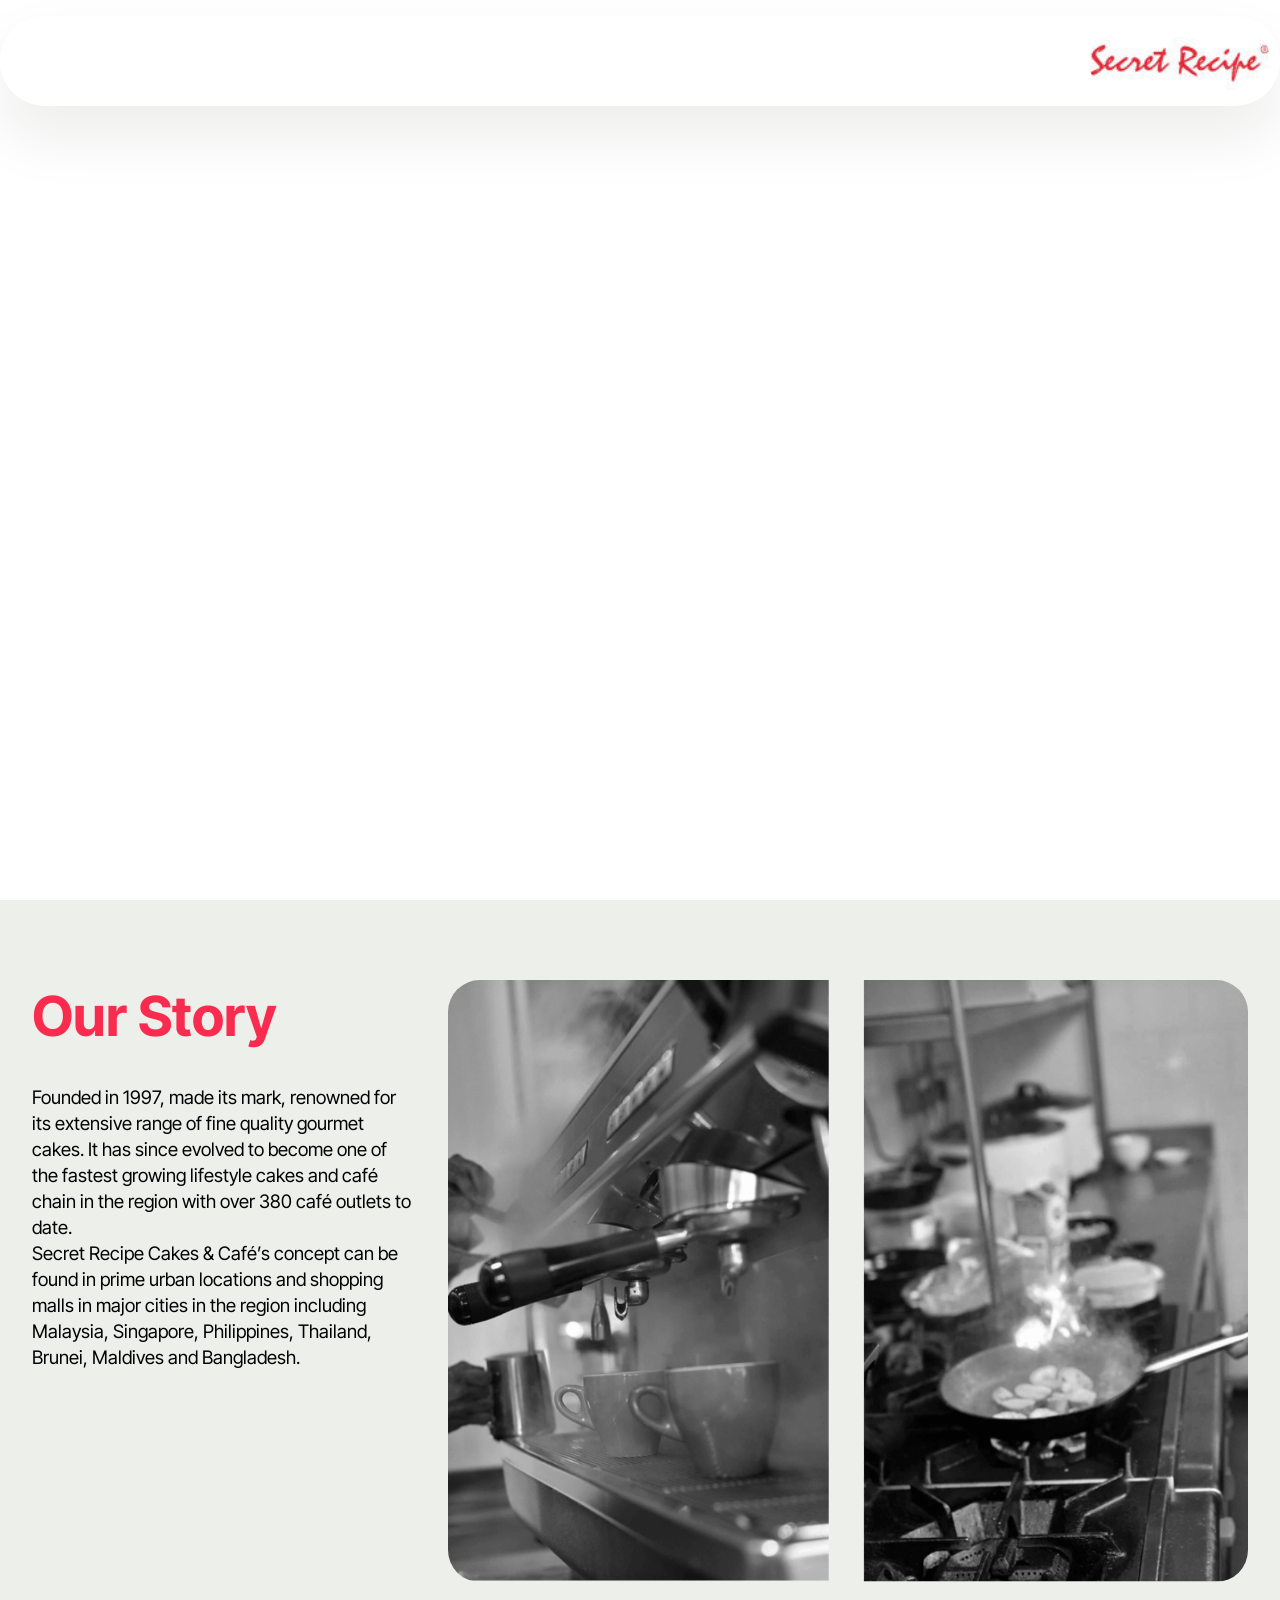
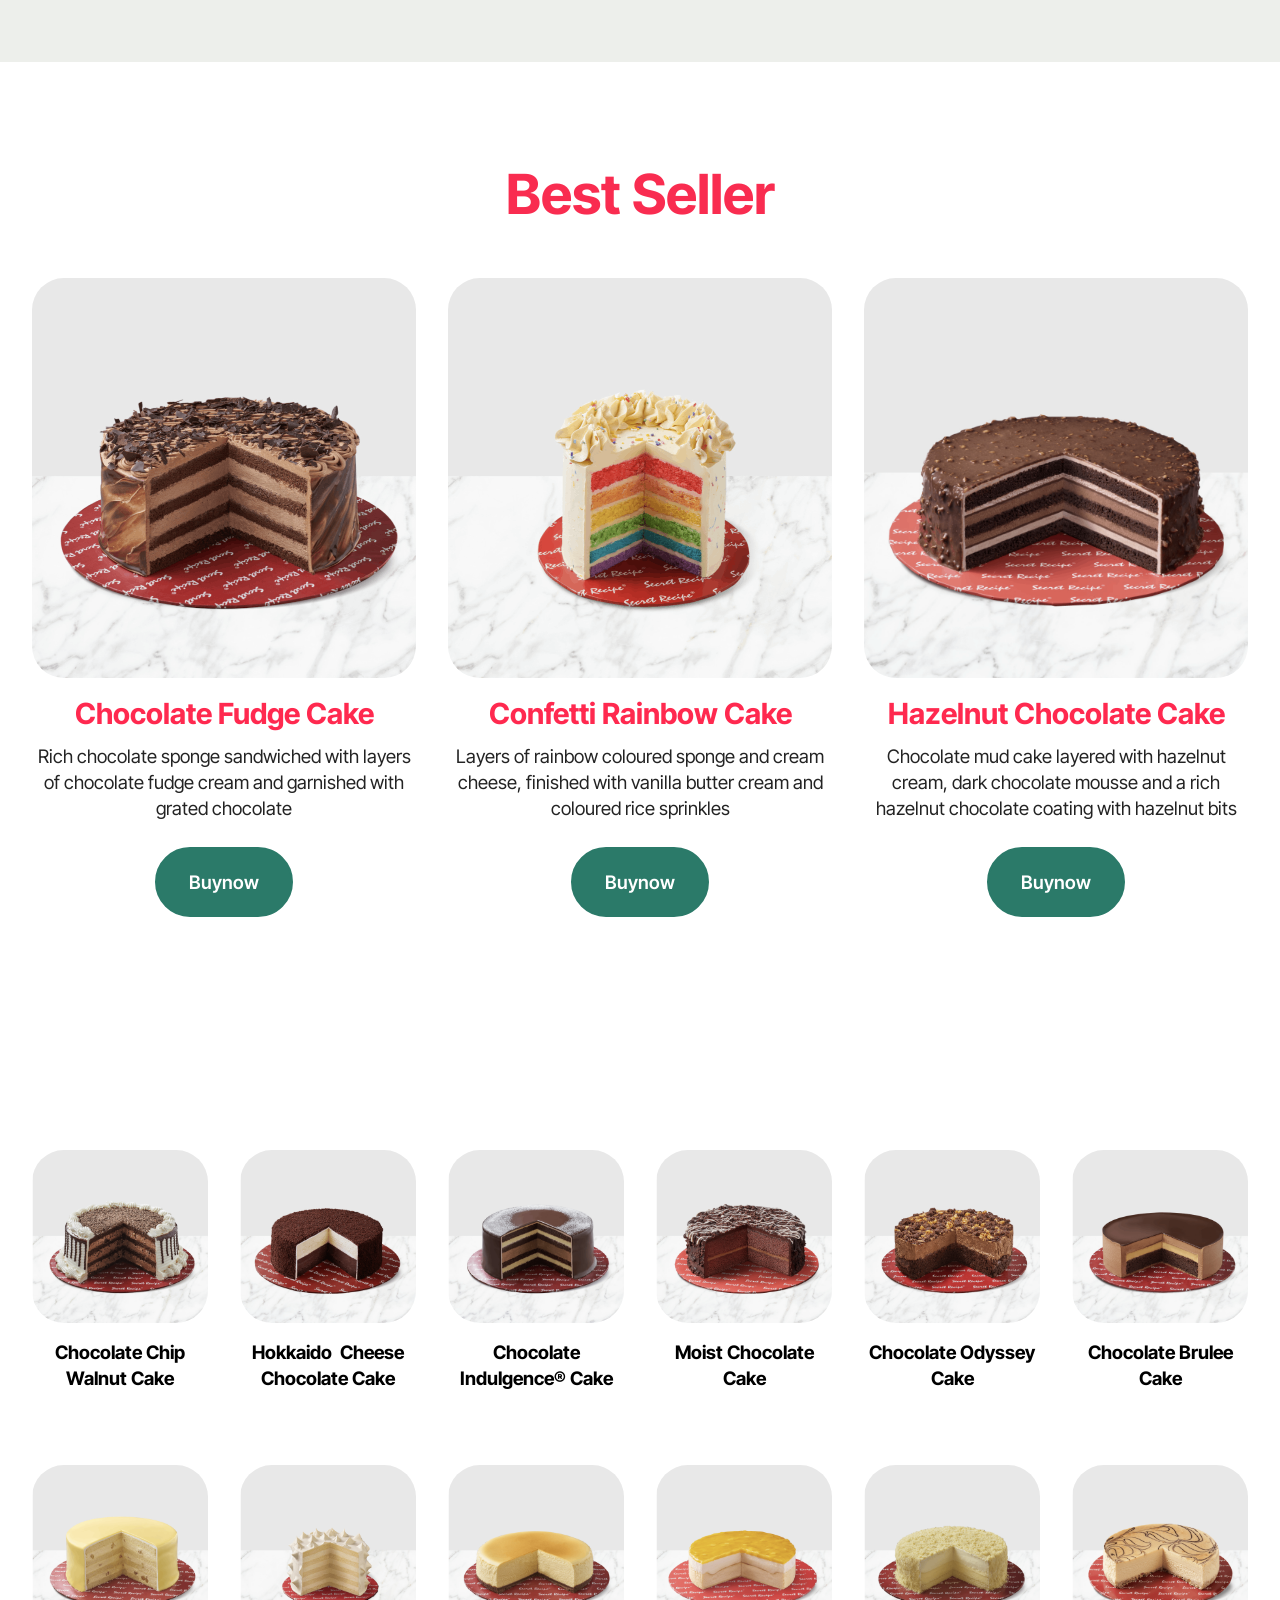
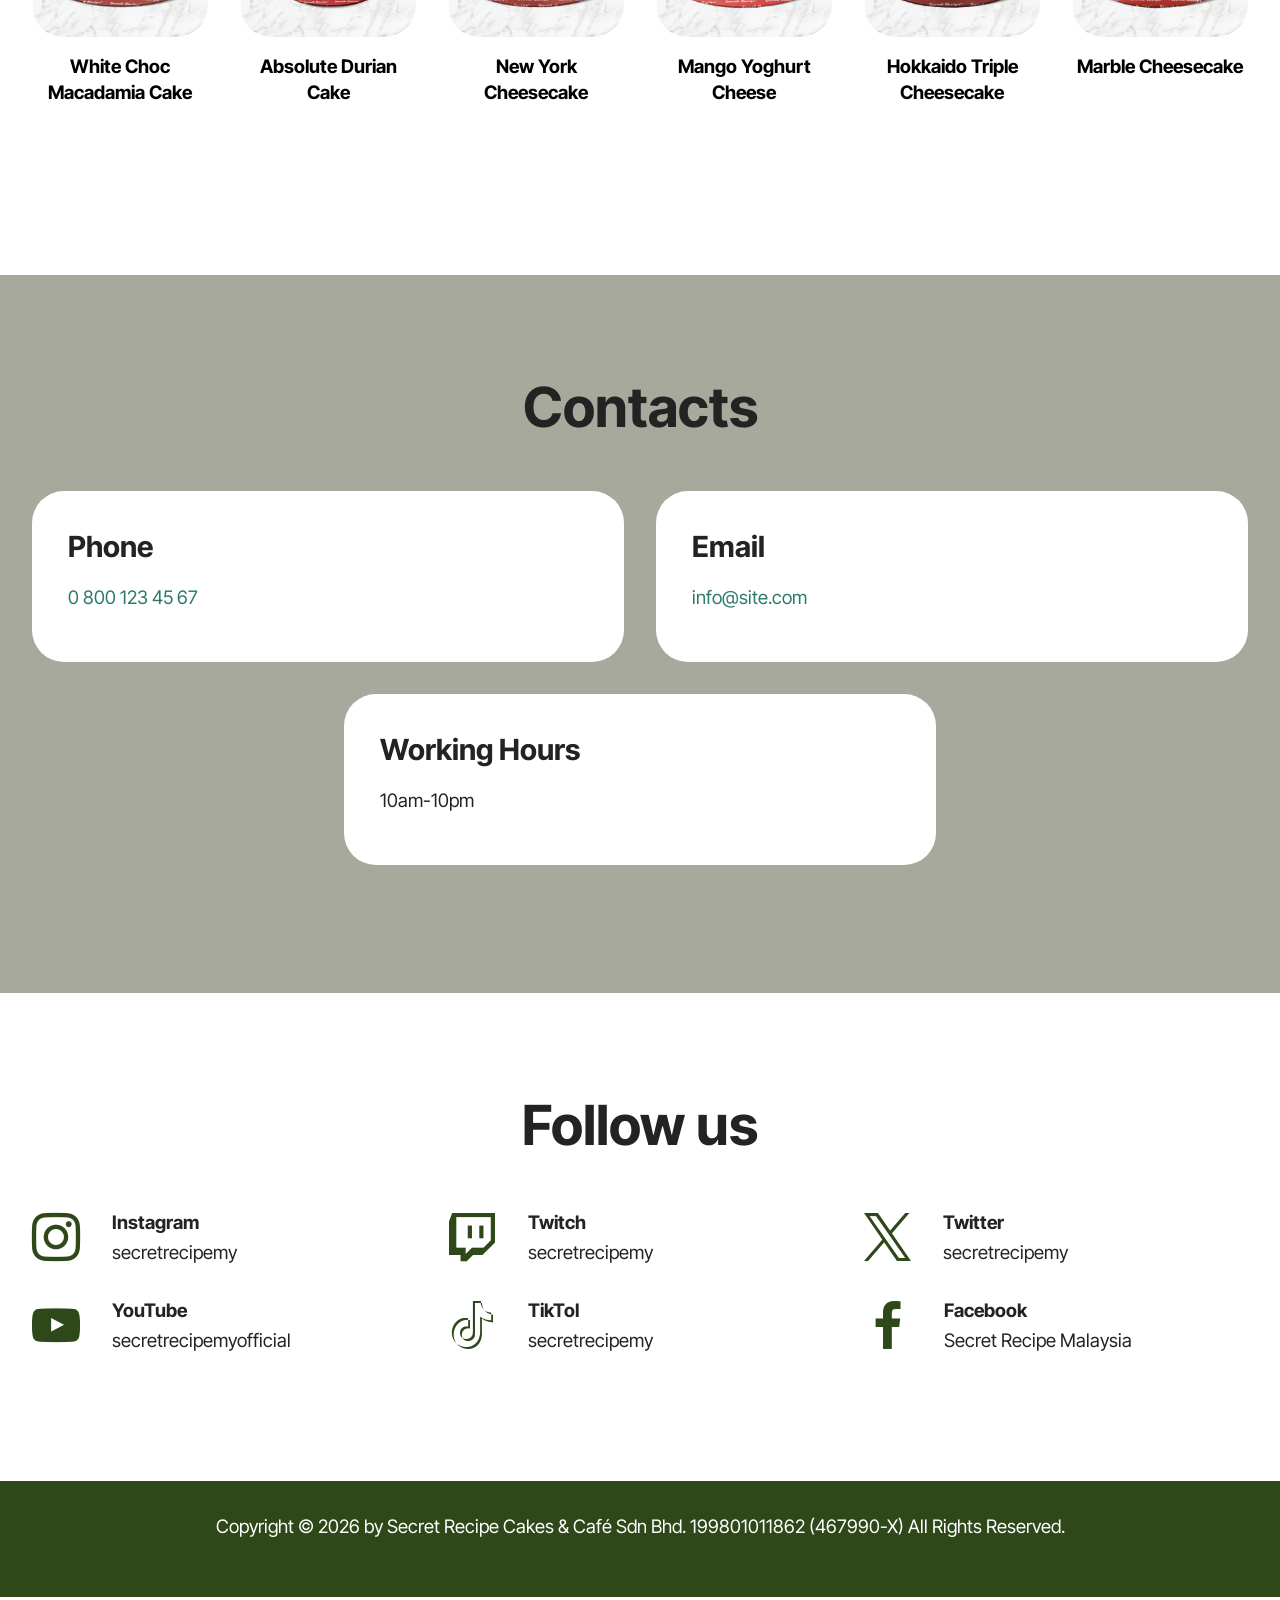
==== commit 58052782: "create github pages" ====
--- a/index.html
+++ b/index.html
@@ -6,7 +6,7 @@
   <meta http-equiv="X-UA-Compatible" content="IE=edge">
   <meta name="generator" content="Mobirise v6.1.12, mobirise.com">
   <meta name="viewport" content="width=device-width, initial-scale=1, minimum-scale=1">
-  <link rel="shortcut icon" href="assets/images/shop-cakes-online-at-the-best-cake-cafe-in-malaysia-secret-recipe-96x36.jpg" type="image/x-icon">
+  <link rel="shortcut icon" href="assets/images/shop20cakes20online20at20the20best20cake20cafe20in20malaysia20-20secret20recipe-137x52.jpg" type="image/x-icon">
   <meta name="description" content="">
   
   
@@ -18,7 +18,7 @@
   <link rel="stylesheet" href="assets/theme/css/style.css">
   <link rel="preload" href="https://fonts.googleapis.com/css?family=Inter+Tight:100,200,300,400,500,600,700,800,900,100i,200i,300i,400i,500i,600i,700i,800i,900i&display=swap" as="style" onload="this.onload=null;this.rel='stylesheet'">
   <noscript><link rel="stylesheet" href="https://fonts.googleapis.com/css?family=Inter+Tight:100,200,300,400,500,600,700,800,900,100i,200i,300i,400i,500i,600i,700i,800i,900i&display=swap"></noscript>
-  <link rel="preload" as="style" href="assets/mobirise/css/mbr-additional.css?v=AOBcMm"><link rel="stylesheet" href="assets/mobirise/css/mbr-additional.css?v=AOBcMm" type="text/css">
+  <link rel="preload" as="style" href="assets/mobirise/css/mbr-additional.css?v=EisL0m"><link rel="stylesheet" href="assets/mobirise/css/mbr-additional.css?v=EisL0m" type="text/css">
 
   
   
@@ -26,22 +26,23 @@
 </head>
 <body>
   
-  <section data-bs-version="5.1" class="menu menu2 cid-vfYFv7xrzU" once="menu" id="menu2-1u">
-    
-    <nav class="navbar navbar-dropdown navbar-fixed-top navbar-expand-lg">
-        <div class="container">
-            <div class="navbar-brand">
-                <span class="navbar-logo">
-                    <a href="https://mobiri.se">
-                        <img src="assets/images/shop-cakes-online-at-the-best-cake-cafe-in-malaysia-secret-recipe-96x36.jpg" alt="Mobirise Website Builder" style="height: 3rem;">
-                    </a>
-                </span>
-                
-            </div>
-            
-            
-        </div>
-    </nav>
+  <section data-bs-version="5.1" class="menu menu5 cid-vghNWhZbeT" once="menu" id="menu05-2e">
+	
+
+	<nav class="navbar navbar-dropdown navbar-fixed-top navbar-expand-lg">
+		<div class="container">
+			<div class="navbar-brand">
+				<span class="navbar-logo">
+					<a href="https://mobiri.se">
+						<img src="assets/images/shop20cakes20online20at20the20best20cake20cafe20in20malaysia20-20secret20recipe-137x52.jpg" alt="Mobirise Website Builder" style="height: 4.3rem;">
+					</a>
+				</span>
+				
+			</div>
+			
+			
+		</div>
+	</nav>
 </section>
 
 <section data-bs-version="5.1" class="header6 cid-vfYHZNLe1i mbr-fullscreen" data-bg-video="https://www.youtube.com/watch?v=7JRG_rjzD6g" id="header6-1w">
@@ -51,16 +52,13 @@
     <div class="mbr-fallback-image disabled"></div>
     <div class="mbr-overlay" style="opacity: 0; background-color: rgb(68, 121, 217);"></div>
 
-    <div class="align-center container">
+    <div class="align-center container-fluid">
         <div class="row justify-content-center">
             <div class="col-12 col-lg-7">
-                <h1 class="mbr-section-title mbr-fonts-style mbr-white mb-3 display-1"><strong>MOBIRISE BUILDER</strong></h1>
-                <h2 class="mbr-section-subtitle mbr-fonts-style mbr-white mb-3 display-2">Header Subtitle</h2>
-                <p class="mbr-text mbr-white mbr-fonts-style display-7">
-                    Mobirise is a free offline app for Windows and Mac to easily create small/medium websites, landing
-                    pages, portfolios. 3500+ beautiful website blocks, templates and themes help you to start easily.
-                </p>
-                <div class="mbr-section-btn mt-3"><a class="btn btn-danger display-4" href="https://mobiri.se">Create Your Website!</a></div>
+                
+                
+                
+                
             </div>
         </div>
     </div>
--- a/assets/mobirise/css/mbr-additional.css
+++ b/assets/mobirise/css/mbr-additional.css
@@ -787,16 +787,12 @@
 .new-font > .mbr-iconfont {
   font-size: 2rem;
 }
-.cid-vfYFv7xrzU {
+.cid-vghNWhZbeT {
   z-index: 1000;
   width: 100%;
   position: relative;
-  min-height: 60px;
-}
-.cid-vfYFv7xrzU nav.navbar {
-  position: fixed;
-}
-.cid-vfYFv7xrzU .dropdown-item:before {
+}
+.cid-vghNWhZbeT .dropdown-item:before {
   font-family: Moririse2 !important;
   content: "\e966";
   display: inline-block;
@@ -813,138 +809,219 @@
   transform: scale(0, 1);
   transition: all 0.25s ease-in-out;
 }
-.cid-vfYFv7xrzU .dropdown-menu {
-  padding: 0;
-  border-radius: 4px;
-  box-shadow: 0 1px 3px 0 rgba(0, 0, 0, 0.1);
-}
-.cid-vfYFv7xrzU .dropdown-item {
-  border-bottom: 1px solid #e6e6e6;
-}
-.cid-vfYFv7xrzU .dropdown-item:hover,
-.cid-vfYFv7xrzU .dropdown-item:focus {
-  background: #2b7a69 !important;
-  color: white !important;
-}
-.cid-vfYFv7xrzU .dropdown-item:hover span {
-  color: white;
-}
-.cid-vfYFv7xrzU .dropdown-item:first-child {
-  border-top-left-radius: 4px;
-  border-top-right-radius: 4px;
-}
-.cid-vfYFv7xrzU .dropdown-item:last-child {
-  border-bottom: none;
-  border-bottom-left-radius: 4px;
-  border-bottom-right-radius: 4px;
-}
-.cid-vfYFv7xrzU .nav-dropdown .link {
-  padding: 0 0.3em !important;
-  margin: 0.667em 1em !important;
-}
-.cid-vfYFv7xrzU .nav-dropdown .link.dropdown-toggle::after {
+@media (max-width: 767px) {
+  .cid-vghNWhZbeT .navbar-toggler {
+    transform: scale(0.8);
+  }
+}
+.cid-vghNWhZbeT .navbar-brand {
+  flex-shrink: 0;
+  align-items: center;
+  margin-right: 0;
+  padding: 10px 0;
+  transition: all 0.3s;
+  word-break: break-word;
+  z-index: 1;
+}
+.cid-vghNWhZbeT .navbar-brand img {
+  max-width: 100%;
+  max-height: 100%;
+}
+.cid-vghNWhZbeT .navbar-brand .navbar-caption {
+  line-height: inherit !important;
+}
+.cid-vghNWhZbeT .navbar-brand .navbar-logo a {
+  outline: none;
+}
+.cid-vghNWhZbeT .navbar-nav {
+  margin: auto;
+  margin-left: 0;
+  margin-left: auto;
+}
+.cid-vghNWhZbeT .navbar-nav .nav-item {
+  padding: 0 !important;
+  transition: 0.3s all !important;
+}
+.cid-vghNWhZbeT .navbar-nav .nav-item .nav-link {
+  padding: 16px !important;
+  margin: 0 !important;
+  border-radius: 1rem !important;
+  transition: 0.3s all !important;
+}
+.cid-vghNWhZbeT .navbar-nav .nav-item .nav-link:hover {
+  background-color: rgba(27, 31, 10, 0.06);
+}
+.cid-vghNWhZbeT .navbar-nav .open .nav-link::after {
+  transform: rotate(180deg);
+}
+@media (min-width: 992px) {
+  .cid-vghNWhZbeT .navbar-nav .open .nav-link::before {
+    content: "";
+    width: 100%;
+    height: 20px;
+    top: 100%;
+    background: transparent;
+    position: absolute;
+  }
+}
+.cid-vghNWhZbeT .navbar-nav .dropdown-item {
+  padding: 12px !important;
+  border-radius: 0.5rem !important;
+  margin: 0 8px !important;
+  transition: 0.3s all !important;
+}
+.cid-vghNWhZbeT .navbar-nav .dropdown-item:hover {
+  background-color: rgba(27, 31, 10, 0.06);
+}
+@media (min-width: 992px) {
+  .cid-vghNWhZbeT .navbar-nav {
+    padding-left: 1.5rem;
+  }
+}
+.cid-vghNWhZbeT .nav-link {
+  width: fit-content;
+  position: relative;
+}
+.cid-vghNWhZbeT .navbar-logo {
+  margin: 0 !important;
+}
+@media (max-width: 767px) {
+  .cid-vghNWhZbeT .navbar-logo {
+    padding-left: 0;
+  }
+}
+.cid-vghNWhZbeT .navbar-caption {
+  padding-left: 1rem;
+  padding-right: 0.5rem;
+}
+@media (max-width: 767px) {
+  .cid-vghNWhZbeT .nav-dropdown {
+    padding-bottom: 0.5rem;
+  }
+}
+.cid-vghNWhZbeT .nav-dropdown .link.dropdown-toggle::after {
   margin-left: 0.5rem;
   margin-top: 0.2rem;
-}
-.cid-vfYFv7xrzU .nav-link {
-  position: relative;
-}
-.cid-vfYFv7xrzU .container {
+  transition: 0.3s all;
+}
+.cid-vghNWhZbeT .container {
   display: flex;
-  margin: auto;
+  height: 90px;
+  padding: 0.5rem 0.6rem 0.5rem 1rem;
   flex-wrap: nowrap;
-}
-@media (max-width: 991px) {
-  .cid-vfYFv7xrzU .container {
-    flex-wrap: wrap;
-  }
-}
-.cid-vfYFv7xrzU .container-fluid {
-  flex-wrap: nowrap;
-}
-@media (max-width: 991px) {
-  .cid-vfYFv7xrzU .container-fluid {
-    flex-wrap: wrap;
-  }
-}
-.cid-vfYFv7xrzU .iconfont-wrapper {
-  color: #000000 !important;
+  left: 0;
+  right: 0;
+  -webkit-box-pack: justify;
+  -ms-flex-pack: justify;
+  justify-content: flex-end;
+  -webkit-box-align: center;
+  -webkit-align-items: center;
+  -ms-flex-align: center;
+  align-items: center;
+  border-radius: 100vw;
+  margin-top: 1rem;
+  background-color: #ffffff;
+  box-shadow: 0 30px 60px 0 rgba(27, 31, 10, 0.08);
+}
+@media (max-width: 992px) {
+  .cid-vghNWhZbeT .container {
+    padding-right: 2rem;
+  }
+}
+@media (max-width: 767px) {
+  .cid-vghNWhZbeT .container {
+    width: 95%;
+    height: 56px !important;
+    padding: 0.5rem;
+    margin-top: 0rem;
+  }
+}
+.cid-vghNWhZbeT .iconfont-wrapper {
   font-size: 1.5rem;
   padding-right: 0.5rem;
 }
-.cid-vfYFv7xrzU .dropdown-menu,
-.cid-vfYFv7xrzU .navbar.opened {
-  background: #ffffff !important;
-}
-.cid-vfYFv7xrzU .nav-item:focus,
-.cid-vfYFv7xrzU .nav-link:focus {
+.cid-vghNWhZbeT .dropdown-menu {
+  flex-wrap: wrap;
+  flex-direction: column;
+  max-width: 100%;
+  padding: 12px 4px !important;
+  border-radius: 1.5rem;
+  transition: 0.3s all !important;
+  min-width: auto;
+  background: #ffffff;
+}
+.cid-vghNWhZbeT .nav-item:focus,
+.cid-vghNWhZbeT .nav-link:focus {
   outline: none;
 }
-.cid-vfYFv7xrzU .dropdown .dropdown-menu .dropdown-item {
+.cid-vghNWhZbeT .dropdown .dropdown-menu .dropdown-item {
   width: auto;
   transition: all 0.25s ease-in-out;
 }
-.cid-vfYFv7xrzU .dropdown .dropdown-menu .dropdown-item::after {
+.cid-vghNWhZbeT .dropdown .dropdown-menu .dropdown-item::after {
   right: 0.5rem;
 }
-.cid-vfYFv7xrzU .dropdown .dropdown-menu .dropdown-item .mbr-iconfont {
+.cid-vghNWhZbeT .dropdown .dropdown-menu .dropdown-item .mbr-iconfont {
   margin-right: 0.5rem;
   vertical-align: sub;
 }
-.cid-vfYFv7xrzU .dropdown .dropdown-menu .dropdown-item .mbr-iconfont:before {
+.cid-vghNWhZbeT .dropdown .dropdown-menu .dropdown-item .mbr-iconfont:before {
   display: inline-block;
   transform: scale(1, 1);
   transition: all 0.25s ease-in-out;
 }
-.cid-vfYFv7xrzU .collapsed .dropdown-menu .dropdown-item:before {
+.cid-vghNWhZbeT .collapsed .dropdown-menu .dropdown-item:before {
   display: none;
 }
-.cid-vfYFv7xrzU .collapsed .dropdown .dropdown-menu .dropdown-item {
+.cid-vghNWhZbeT .collapsed .dropdown .dropdown-menu .dropdown-item {
   padding: 0.235em 1.5em 0.235em 1.5em !important;
   transition: none;
   margin: 0 !important;
 }
-.cid-vfYFv7xrzU .navbar {
-  min-height: 70px;
+.cid-vghNWhZbeT .navbar {
+  min-height: 90px;
   transition: all 0.3s;
   border-bottom: 1px solid transparent;
-  box-shadow: 0 1px 3px 0 rgba(0, 0, 0, 0.1);
-  background: #ffffff;
-}
-.cid-vfYFv7xrzU .navbar.opened {
+  background: transparent !important;
+  padding: 0 !important;
+  border: none !important;
+  box-shadow: none !important;
+  border-radius: 0 !important;
+}
+.cid-vghNWhZbeT .navbar.opened {
   transition: all 0.3s;
 }
-.cid-vfYFv7xrzU .navbar .dropdown-item {
+.cid-vghNWhZbeT .navbar .dropdown-item {
   padding: 0.5rem 1.8rem;
 }
-.cid-vfYFv7xrzU .navbar .navbar-logo img {
+.cid-vghNWhZbeT .navbar .navbar-logo img {
   width: auto;
 }
-.cid-vfYFv7xrzU .navbar .navbar-collapse {
+.cid-vghNWhZbeT .navbar .navbar-collapse {
+  z-index: 1;
   justify-content: flex-end;
-  z-index: 1;
-}
-.cid-vfYFv7xrzU .navbar.collapsed {
+}
+.cid-vghNWhZbeT .navbar.collapsed {
   justify-content: center;
 }
-.cid-vfYFv7xrzU .navbar.collapsed .nav-item .nav-link::before {
+.cid-vghNWhZbeT .navbar.collapsed .nav-item .nav-link::before {
   display: none;
 }
-.cid-vfYFv7xrzU .navbar.collapsed.opened .dropdown-menu {
+.cid-vghNWhZbeT .navbar.collapsed.opened .dropdown-menu {
   top: 0;
 }
 @media (min-width: 992px) {
-  .cid-vfYFv7xrzU .navbar.collapsed.opened:not(.navbar-short) .navbar-collapse {
-    max-height: calc(98.5vh - 3rem);
-  }
-}
-.cid-vfYFv7xrzU .navbar.collapsed .dropdown-menu .dropdown-submenu {
+  .cid-vghNWhZbeT .navbar.collapsed.opened:not(.navbar-short) .navbar-collapse {
+    max-height: calc(98.5vh - 4.3rem);
+  }
+}
+.cid-vghNWhZbeT .navbar.collapsed .dropdown-menu .dropdown-submenu {
   left: 0 !important;
 }
-.cid-vfYFv7xrzU .navbar.collapsed .dropdown-menu .dropdown-item:after {
+.cid-vghNWhZbeT .navbar.collapsed .dropdown-menu .dropdown-item:after {
   right: auto;
 }
-.cid-vfYFv7xrzU .navbar.collapsed .dropdown-menu .dropdown-toggle[data-toggle="dropdown-submenu"]:after {
+.cid-vghNWhZbeT .navbar.collapsed .dropdown-menu .dropdown-toggle[data-toggle="dropdown-submenu"]:after {
   margin-left: 0.5rem;
   margin-top: 0.2rem;
   border-top: 0.35em solid;
@@ -953,33 +1030,41 @@
   border-bottom: 0;
   top: 41%;
 }
-.cid-vfYFv7xrzU .navbar.collapsed ul.navbar-nav li {
+.cid-vghNWhZbeT .navbar.collapsed ul.navbar-nav li {
   margin: auto;
 }
-.cid-vfYFv7xrzU .navbar.collapsed .dropdown-menu .dropdown-item {
+.cid-vghNWhZbeT .navbar.collapsed .dropdown-menu .dropdown-item {
   padding: 0.25rem 1.5rem;
   text-align: center;
 }
-.cid-vfYFv7xrzU .navbar.collapsed .icons-menu {
+.cid-vghNWhZbeT .navbar.collapsed .icons-menu {
   padding-left: 0;
   padding-right: 0;
   padding-top: 0.5rem;
   padding-bottom: 0.5rem;
 }
+@media (max-width: 767px) {
+  .cid-vghNWhZbeT .navbar {
+    min-height: 72px;
+  }
+  .cid-vghNWhZbeT .navbar .navbar-logo img {
+    height: 2.5rem !important;
+  }
+}
 @media (max-width: 991px) {
-  .cid-vfYFv7xrzU .navbar .nav-item .nav-link::before {
+  .cid-vghNWhZbeT .navbar .nav-item .nav-link::before {
     display: none;
   }
-  .cid-vfYFv7xrzU .navbar.opened .dropdown-menu {
+  .cid-vghNWhZbeT .navbar.opened .dropdown-menu {
     top: 0;
   }
-  .cid-vfYFv7xrzU .navbar .dropdown-menu .dropdown-submenu {
+  .cid-vghNWhZbeT .navbar .dropdown-menu .dropdown-submenu {
     left: 0 !important;
   }
-  .cid-vfYFv7xrzU .navbar .dropdown-menu .dropdown-item:after {
+  .cid-vghNWhZbeT .navbar .dropdown-menu .dropdown-item:after {
     right: auto;
   }
-  .cid-vfYFv7xrzU .navbar .dropdown-menu .dropdown-toggle[data-toggle="dropdown-submenu"]:after {
+  .cid-vghNWhZbeT .navbar .dropdown-menu .dropdown-toggle[data-toggle="dropdown-submenu"]:after {
     margin-left: 0.5rem;
     margin-top: 0.2rem;
     border-top: 0.35em solid;
@@ -988,94 +1073,67 @@
     border-bottom: 0;
     top: 40%;
   }
-  .cid-vfYFv7xrzU .navbar .navbar-logo img {
-    height: 3rem !important;
-  }
-  .cid-vfYFv7xrzU .navbar ul.navbar-nav li {
-    margin: auto;
-  }
-  .cid-vfYFv7xrzU .navbar .dropdown-menu .dropdown-item {
+  .cid-vghNWhZbeT .navbar .dropdown-menu .dropdown-item {
     padding: 0.25rem 1.5rem !important;
     text-align: center;
   }
-  .cid-vfYFv7xrzU .navbar .navbar-brand {
+  .cid-vghNWhZbeT .navbar .navbar-brand {
     flex-shrink: initial;
     flex-basis: auto;
     word-break: break-word;
-    padding-right: 2rem;
-  }
-  .cid-vfYFv7xrzU .navbar .navbar-toggler {
+    padding-right: 10px;
+  }
+  .cid-vghNWhZbeT .navbar .navbar-toggler {
     flex-basis: auto;
   }
-  .cid-vfYFv7xrzU .navbar .icons-menu {
+  .cid-vghNWhZbeT .navbar .icons-menu {
     padding-left: 0;
     padding-top: 0.5rem;
     padding-bottom: 0.5rem;
   }
 }
-@media (max-width: 991px) and (max-width: 767px) {
-  .cid-vfYFv7xrzU .navbar .navbar-brand {
-    width: calc(100% - 31px);
-  }
-}
-.cid-vfYFv7xrzU .navbar.navbar-short {
-  min-height: 60px;
-}
-.cid-vfYFv7xrzU .navbar.navbar-short .navbar-logo img {
-  height: 2.5rem !important;
-}
-.cid-vfYFv7xrzU .navbar.navbar-short .navbar-brand {
-  min-height: 60px;
+.cid-vghNWhZbeT .navbar.navbar-short .navbar-logo img {
+  height: 2rem;
+}
+.cid-vghNWhZbeT .dropdown-item.active,
+.cid-vghNWhZbeT .dropdown-item:active {
+  background-color: transparent;
+}
+.cid-vghNWhZbeT .navbar-expand-lg .navbar-nav .nav-link {
   padding: 0;
 }
-.cid-vfYFv7xrzU .navbar-brand {
-  min-height: 70px;
-  flex-shrink: 0;
-  align-items: center;
-  margin-right: 0;
-  padding: 10px 0;
-  transition: all 0.3s;
-  word-break: break-word;
-  z-index: 1;
-}
-.cid-vfYFv7xrzU .navbar-brand .navbar-caption {
-  line-height: inherit !important;
-}
-.cid-vfYFv7xrzU .navbar-brand .navbar-logo a {
-  outline: none;
-}
-.cid-vfYFv7xrzU .dropdown-item.active,
-.cid-vfYFv7xrzU .dropdown-item:active {
-  background-color: transparent;
-}
-.cid-vfYFv7xrzU .navbar-expand-lg .navbar-nav .nav-link {
-  padding: 0;
-}
-.cid-vfYFv7xrzU .nav-dropdown .link.dropdown-toggle {
+.cid-vghNWhZbeT .nav-dropdown .link.dropdown-toggle {
   margin-right: 1.667em;
 }
-.cid-vfYFv7xrzU .nav-dropdown .link.dropdown-toggle[aria-expanded="true"] {
+.cid-vghNWhZbeT .nav-dropdown .link.dropdown-toggle[aria-expanded="true"] {
   margin-right: 0;
   padding: 0.667em 1.667em;
 }
-.cid-vfYFv7xrzU .navbar.navbar-expand-lg .dropdown .dropdown-menu {
+.cid-vghNWhZbeT .navbar.navbar-expand-lg .dropdown .dropdown-menu {
   background: #ffffff;
 }
-.cid-vfYFv7xrzU .navbar.navbar-expand-lg .dropdown .dropdown-menu .dropdown-submenu {
+.cid-vghNWhZbeT .navbar.navbar-expand-lg .dropdown .dropdown-menu .dropdown-submenu {
   margin: 0;
-  left: 100%;
-}
-.cid-vfYFv7xrzU .navbar .dropdown.open > .dropdown-menu {
-  display: block;
-}
-.cid-vfYFv7xrzU ul.navbar-nav {
+  left: 105%;
+  transform: none;
+  top: -12px;
+}
+.cid-vghNWhZbeT .navbar .dropdown.open > .dropdown-menu {
+  display: flex;
+}
+.cid-vghNWhZbeT ul.navbar-nav {
   flex-wrap: wrap;
 }
-.cid-vfYFv7xrzU .navbar-buttons {
+.cid-vghNWhZbeT .navbar-buttons {
   text-align: center;
-  min-width: 170px;
-}
-.cid-vfYFv7xrzU button.navbar-toggler {
+  min-width: 140px;
+}
+@media (max-width: 992px) {
+  .cid-vghNWhZbeT .navbar-buttons {
+    text-align: left;
+  }
+}
+.cid-vghNWhZbeT button.navbar-toggler {
   outline: none;
   width: 31px;
   height: 20px;
@@ -1084,7 +1142,7 @@
   position: relative;
   align-self: center;
 }
-.cid-vfYFv7xrzU button.navbar-toggler .hamburger span {
+.cid-vghNWhZbeT button.navbar-toggler .hamburger span {
   position: absolute;
   right: 0;
   width: 30px;
@@ -1092,54 +1150,53 @@
   border-right: 5px;
   background-color: #000000;
 }
-.cid-vfYFv7xrzU button.navbar-toggler .hamburger span:nth-child(1) {
+.cid-vghNWhZbeT button.navbar-toggler .hamburger span:nth-child(1) {
   top: 0;
   transition: all 0.2s;
 }
-.cid-vfYFv7xrzU button.navbar-toggler .hamburger span:nth-child(2) {
+.cid-vghNWhZbeT button.navbar-toggler .hamburger span:nth-child(2) {
   top: 8px;
   transition: all 0.15s;
 }
-.cid-vfYFv7xrzU button.navbar-toggler .hamburger span:nth-child(3) {
+.cid-vghNWhZbeT button.navbar-toggler .hamburger span:nth-child(3) {
   top: 8px;
   transition: all 0.15s;
 }
-.cid-vfYFv7xrzU button.navbar-toggler .hamburger span:nth-child(4) {
+.cid-vghNWhZbeT button.navbar-toggler .hamburger span:nth-child(4) {
   top: 16px;
   transition: all 0.2s;
 }
-.cid-vfYFv7xrzU nav.opened .hamburger span:nth-child(1) {
+.cid-vghNWhZbeT nav.opened .hamburger span:nth-child(1) {
   top: 8px;
   width: 0;
   opacity: 0;
   right: 50%;
   transition: all 0.2s;
 }
-.cid-vfYFv7xrzU nav.opened .hamburger span:nth-child(2) {
+.cid-vghNWhZbeT nav.opened .hamburger span:nth-child(2) {
   transform: rotate(45deg);
   transition: all 0.25s;
 }
-.cid-vfYFv7xrzU nav.opened .hamburger span:nth-child(3) {
+.cid-vghNWhZbeT nav.opened .hamburger span:nth-child(3) {
   transform: rotate(-45deg);
   transition: all 0.25s;
 }
-.cid-vfYFv7xrzU nav.opened .hamburger span:nth-child(4) {
+.cid-vghNWhZbeT nav.opened .hamburger span:nth-child(4) {
   top: 8px;
   width: 0;
   opacity: 0;
   right: 50%;
   transition: all 0.2s;
 }
-.cid-vfYFv7xrzU .navbar-dropdown {
+.cid-vghNWhZbeT .navbar-dropdown {
   padding: 0 1rem;
-  position: fixed;
-}
-.cid-vfYFv7xrzU a.nav-link {
+}
+.cid-vghNWhZbeT a.nav-link {
   display: flex;
   align-items: center;
   justify-content: center;
 }
-.cid-vfYFv7xrzU .icons-menu {
+.cid-vghNWhZbeT .icons-menu {
   flex-wrap: nowrap;
   display: flex;
   justify-content: center;
@@ -1148,17 +1205,137 @@
   padding-top: 0.3rem;
   text-align: center;
 }
+@media (max-width: 992px) {
+  .cid-vghNWhZbeT .icons-menu {
+    justify-content: flex-start;
+    margin-bottom: 0.5rem;
+  }
+}
 @media screen and (-ms-high-contrast: active), (-ms-high-contrast: none) {
-  .cid-vfYFv7xrzU .navbar {
+  .cid-vghNWhZbeT .navbar {
     height: 70px;
   }
-  .cid-vfYFv7xrzU .navbar.opened {
+  .cid-vghNWhZbeT .navbar.opened {
     height: auto;
   }
-  .cid-vfYFv7xrzU .nav-item .nav-link:hover::before {
+  .cid-vghNWhZbeT .nav-item .nav-link:hover::before {
     width: 175%;
     max-width: calc(100% + 2rem);
     left: -1rem;
+  }
+}
+.cid-vghNWhZbeT .navbar .dropdown > .dropdown-menu {
+  display: none;
+  width: max-content;
+  max-width: 500px !important;
+  transform: translateX(-50%);
+  top: calc(100% + 20px);
+  left: 50%;
+}
+.cid-vghNWhZbeT .navbar .dropdown > .dropdown-menu .dropdown-item {
+  line-height: 1 !important;
+}
+.cid-vghNWhZbeT .navbar .dropdown > .dropdown-menu .dropdown .dropdown-item {
+  align-items: center;
+  display: flex;
+  height: max-content !important;
+  min-height: max-content !important;
+}
+.cid-vghNWhZbeT .navbar .dropdown > .dropdown-menu .dropdown .dropdown-item::after {
+  display: inline-block;
+  position: static;
+  margin-left: 0.5rem;
+  margin-top: 0;
+  margin-right: 0;
+  margin-bottom: 0;
+  transition: 0.3s all;
+  transform: rotate(-90deg);
+}
+.cid-vghNWhZbeT .navbar .dropdown > .dropdown-menu .dropdown.open .dropdown-item::after {
+  transform: rotate(0deg);
+}
+.cid-vghNWhZbeT .mbr-section-btn {
+  margin: -0.6rem -0.6rem;
+}
+.cid-vghNWhZbeT .navbar-toggler {
+  margin-left: 12px;
+  margin-right: 8px;
+  order: 1000;
+}
+@media (max-width: 991px) {
+  .cid-vghNWhZbeT .navbar-brand {
+    margin-right: auto;
+  }
+  .cid-vghNWhZbeT .navbar-collapse {
+    z-index: -1 !important;
+    position: absolute;
+    top: 110%;
+    left: 0;
+    width: 100%;
+    padding: 1rem;
+    border-radius: 1.5rem;
+    background: #ffffff;
+    backdrop-filter: blur(8px);
+  }
+  .cid-vghNWhZbeT .navbar-nav .nav-item .nav-link::after {
+    margin-left: 10px;
+  }
+  .cid-vghNWhZbeT .navbar-nav .dropdown-item:hover {
+    background-color: rgba(27, 31, 10, 0.06);
+  }
+  .cid-vghNWhZbeT .navbar .dropdown > .dropdown-menu {
+    max-width: 100% !important;
+    transform: translateX(0);
+    top: 10px;
+    left: 0;
+    padding: 8px !important;
+    border-radius: 1rem;
+    background-color: rgba(27, 31, 10, 0.04) !important;
+  }
+  .cid-vghNWhZbeT .navbar .dropdown > .dropdown-menu .dropdown-item {
+    padding: 8px !important;
+    line-height: 1 !important;
+    margin-bottom: 4px !important;
+  }
+  .cid-vghNWhZbeT .navbar .dropdown > .dropdown-menu .dropdown .dropdown-item {
+    align-items: center;
+    display: flex;
+    height: max-content !important;
+    min-height: max-content !important;
+  }
+  .cid-vghNWhZbeT .navbar .dropdown > .dropdown-menu .dropdown .dropdown-item::after {
+    display: inline-block;
+    position: static;
+    margin-left: 0.5rem;
+    margin-top: 0;
+    margin-right: 0;
+    margin-bottom: 0;
+    transition: 0.3s all;
+    transform: rotate(0deg);
+  }
+  .cid-vghNWhZbeT .navbar .dropdown > .dropdown-menu .dropdown.open .dropdown-item::after {
+    transform: rotate(180deg);
+  }
+  .cid-vghNWhZbeT .navbar .dropdown > .dropdown-menu .dropdown-submenu {
+    position: static;
+    width: 100%;
+    max-width: 100% !important;
+    transform: translateX(0) !important;
+    top: 0;
+    left: 0;
+    padding: 8px !important;
+    border-radius: 1rem;
+    background-color: rgba(27, 31, 10, 0.04) !important;
+  }
+  .cid-vghNWhZbeT .navbar .dropdown.open > .dropdown-menu {
+    display: flex !important;
+    flex-direction: column;
+    align-items: flex-start;
+  }
+}
+@media (max-width: 575px) {
+  .cid-vghNWhZbeT .navbar-collapse {
+    padding: 1rem;
   }
 }
 .cid-vfYHZNLe1i .mbr-fallback-image.disabled {
@@ -1422,16 +1599,18 @@
   background-color: #d41d3d;
   overflow: hidden;
 }
-.cid-vfYFv7xrzU {
+.cid-vggNTOruVj {
+  padding-top: 2rem;
+  padding-bottom: 2rem;
+  background-color: #2e481a;
+  overflow: hidden;
+}
+.cid-vghNWhZbeT {
   z-index: 1000;
   width: 100%;
   position: relative;
-  min-height: 60px;
-}
-.cid-vfYFv7xrzU nav.navbar {
-  position: fixed;
-}
-.cid-vfYFv7xrzU .dropdown-item:before {
+}
+.cid-vghNWhZbeT .dropdown-item:before {
   font-family: Moririse2 !important;
   content: "\e966";
   display: inline-block;
@@ -1448,138 +1627,219 @@
   transform: scale(0, 1);
   transition: all 0.25s ease-in-out;
 }
-.cid-vfYFv7xrzU .dropdown-menu {
-  padding: 0;
-  border-radius: 4px;
-  box-shadow: 0 1px 3px 0 rgba(0, 0, 0, 0.1);
-}
-.cid-vfYFv7xrzU .dropdown-item {
-  border-bottom: 1px solid #e6e6e6;
-}
-.cid-vfYFv7xrzU .dropdown-item:hover,
-.cid-vfYFv7xrzU .dropdown-item:focus {
-  background: #2b7a69 !important;
-  color: white !important;
-}
-.cid-vfYFv7xrzU .dropdown-item:hover span {
-  color: white;
-}
-.cid-vfYFv7xrzU .dropdown-item:first-child {
-  border-top-left-radius: 4px;
-  border-top-right-radius: 4px;
-}
-.cid-vfYFv7xrzU .dropdown-item:last-child {
-  border-bottom: none;
-  border-bottom-left-radius: 4px;
-  border-bottom-right-radius: 4px;
-}
-.cid-vfYFv7xrzU .nav-dropdown .link {
-  padding: 0 0.3em !important;
-  margin: 0.667em 1em !important;
-}
-.cid-vfYFv7xrzU .nav-dropdown .link.dropdown-toggle::after {
+@media (max-width: 767px) {
+  .cid-vghNWhZbeT .navbar-toggler {
+    transform: scale(0.8);
+  }
+}
+.cid-vghNWhZbeT .navbar-brand {
+  flex-shrink: 0;
+  align-items: center;
+  margin-right: 0;
+  padding: 10px 0;
+  transition: all 0.3s;
+  word-break: break-word;
+  z-index: 1;
+}
+.cid-vghNWhZbeT .navbar-brand img {
+  max-width: 100%;
+  max-height: 100%;
+}
+.cid-vghNWhZbeT .navbar-brand .navbar-caption {
+  line-height: inherit !important;
+}
+.cid-vghNWhZbeT .navbar-brand .navbar-logo a {
+  outline: none;
+}
+.cid-vghNWhZbeT .navbar-nav {
+  margin: auto;
+  margin-left: 0;
+  margin-left: auto;
+}
+.cid-vghNWhZbeT .navbar-nav .nav-item {
+  padding: 0 !important;
+  transition: 0.3s all !important;
+}
+.cid-vghNWhZbeT .navbar-nav .nav-item .nav-link {
+  padding: 16px !important;
+  margin: 0 !important;
+  border-radius: 1rem !important;
+  transition: 0.3s all !important;
+}
+.cid-vghNWhZbeT .navbar-nav .nav-item .nav-link:hover {
+  background-color: rgba(27, 31, 10, 0.06);
+}
+.cid-vghNWhZbeT .navbar-nav .open .nav-link::after {
+  transform: rotate(180deg);
+}
+@media (min-width: 992px) {
+  .cid-vghNWhZbeT .navbar-nav .open .nav-link::before {
+    content: "";
+    width: 100%;
+    height: 20px;
+    top: 100%;
+    background: transparent;
+    position: absolute;
+  }
+}
+.cid-vghNWhZbeT .navbar-nav .dropdown-item {
+  padding: 12px !important;
+  border-radius: 0.5rem !important;
+  margin: 0 8px !important;
+  transition: 0.3s all !important;
+}
+.cid-vghNWhZbeT .navbar-nav .dropdown-item:hover {
+  background-color: rgba(27, 31, 10, 0.06);
+}
+@media (min-width: 992px) {
+  .cid-vghNWhZbeT .navbar-nav {
+    padding-left: 1.5rem;
+  }
+}
+.cid-vghNWhZbeT .nav-link {
+  width: fit-content;
+  position: relative;
+}
+.cid-vghNWhZbeT .navbar-logo {
+  margin: 0 !important;
+}
+@media (max-width: 767px) {
+  .cid-vghNWhZbeT .navbar-logo {
+    padding-left: 0;
+  }
+}
+.cid-vghNWhZbeT .navbar-caption {
+  padding-left: 1rem;
+  padding-right: 0.5rem;
+}
+@media (max-width: 767px) {
+  .cid-vghNWhZbeT .nav-dropdown {
+    padding-bottom: 0.5rem;
+  }
+}
+.cid-vghNWhZbeT .nav-dropdown .link.dropdown-toggle::after {
   margin-left: 0.5rem;
   margin-top: 0.2rem;
-}
-.cid-vfYFv7xrzU .nav-link {
-  position: relative;
-}
-.cid-vfYFv7xrzU .container {
+  transition: 0.3s all;
+}
+.cid-vghNWhZbeT .container {
   display: flex;
-  margin: auto;
+  height: 90px;
+  padding: 0.5rem 0.6rem 0.5rem 1rem;
   flex-wrap: nowrap;
-}
-@media (max-width: 991px) {
-  .cid-vfYFv7xrzU .container {
-    flex-wrap: wrap;
-  }
-}
-.cid-vfYFv7xrzU .container-fluid {
-  flex-wrap: nowrap;
-}
-@media (max-width: 991px) {
-  .cid-vfYFv7xrzU .container-fluid {
-    flex-wrap: wrap;
-  }
-}
-.cid-vfYFv7xrzU .iconfont-wrapper {
-  color: #000000 !important;
+  left: 0;
+  right: 0;
+  -webkit-box-pack: justify;
+  -ms-flex-pack: justify;
+  justify-content: flex-end;
+  -webkit-box-align: center;
+  -webkit-align-items: center;
+  -ms-flex-align: center;
+  align-items: center;
+  border-radius: 100vw;
+  margin-top: 1rem;
+  background-color: #ffffff;
+  box-shadow: 0 30px 60px 0 rgba(27, 31, 10, 0.08);
+}
+@media (max-width: 992px) {
+  .cid-vghNWhZbeT .container {
+    padding-right: 2rem;
+  }
+}
+@media (max-width: 767px) {
+  .cid-vghNWhZbeT .container {
+    width: 95%;
+    height: 56px !important;
+    padding: 0.5rem;
+    margin-top: 0rem;
+  }
+}
+.cid-vghNWhZbeT .iconfont-wrapper {
   font-size: 1.5rem;
   padding-right: 0.5rem;
 }
-.cid-vfYFv7xrzU .dropdown-menu,
-.cid-vfYFv7xrzU .navbar.opened {
-  background: #ffffff !important;
-}
-.cid-vfYFv7xrzU .nav-item:focus,
-.cid-vfYFv7xrzU .nav-link:focus {
+.cid-vghNWhZbeT .dropdown-menu {
+  flex-wrap: wrap;
+  flex-direction: column;
+  max-width: 100%;
+  padding: 12px 4px !important;
+  border-radius: 1.5rem;
+  transition: 0.3s all !important;
+  min-width: auto;
+  background: #ffffff;
+}
+.cid-vghNWhZbeT .nav-item:focus,
+.cid-vghNWhZbeT .nav-link:focus {
   outline: none;
 }
-.cid-vfYFv7xrzU .dropdown .dropdown-menu .dropdown-item {
+.cid-vghNWhZbeT .dropdown .dropdown-menu .dropdown-item {
   width: auto;
   transition: all 0.25s ease-in-out;
 }
-.cid-vfYFv7xrzU .dropdown .dropdown-menu .dropdown-item::after {
+.cid-vghNWhZbeT .dropdown .dropdown-menu .dropdown-item::after {
   right: 0.5rem;
 }
-.cid-vfYFv7xrzU .dropdown .dropdown-menu .dropdown-item .mbr-iconfont {
+.cid-vghNWhZbeT .dropdown .dropdown-menu .dropdown-item .mbr-iconfont {
   margin-right: 0.5rem;
   vertical-align: sub;
 }
-.cid-vfYFv7xrzU .dropdown .dropdown-menu .dropdown-item .mbr-iconfont:before {
+.cid-vghNWhZbeT .dropdown .dropdown-menu .dropdown-item .mbr-iconfont:before {
   display: inline-block;
   transform: scale(1, 1);
   transition: all 0.25s ease-in-out;
 }
-.cid-vfYFv7xrzU .collapsed .dropdown-menu .dropdown-item:before {
+.cid-vghNWhZbeT .collapsed .dropdown-menu .dropdown-item:before {
   display: none;
 }
-.cid-vfYFv7xrzU .collapsed .dropdown .dropdown-menu .dropdown-item {
+.cid-vghNWhZbeT .collapsed .dropdown .dropdown-menu .dropdown-item {
   padding: 0.235em 1.5em 0.235em 1.5em !important;
   transition: none;
   margin: 0 !important;
 }
-.cid-vfYFv7xrzU .navbar {
-  min-height: 70px;
+.cid-vghNWhZbeT .navbar {
+  min-height: 90px;
   transition: all 0.3s;
   border-bottom: 1px solid transparent;
-  box-shadow: 0 1px 3px 0 rgba(0, 0, 0, 0.1);
-  background: #ffffff;
-}
-.cid-vfYFv7xrzU .navbar.opened {
+  background: transparent !important;
+  padding: 0 !important;
+  border: none !important;
+  box-shadow: none !important;
+  border-radius: 0 !important;
+}
+.cid-vghNWhZbeT .navbar.opened {
   transition: all 0.3s;
 }
-.cid-vfYFv7xrzU .navbar .dropdown-item {
+.cid-vghNWhZbeT .navbar .dropdown-item {
   padding: 0.5rem 1.8rem;
 }
-.cid-vfYFv7xrzU .navbar .navbar-logo img {
+.cid-vghNWhZbeT .navbar .navbar-logo img {
   width: auto;
 }
-.cid-vfYFv7xrzU .navbar .navbar-collapse {
+.cid-vghNWhZbeT .navbar .navbar-collapse {
+  z-index: 1;
   justify-content: flex-end;
-  z-index: 1;
-}
-.cid-vfYFv7xrzU .navbar.collapsed {
+}
+.cid-vghNWhZbeT .navbar.collapsed {
   justify-content: center;
 }
-.cid-vfYFv7xrzU .navbar.collapsed .nav-item .nav-link::before {
+.cid-vghNWhZbeT .navbar.collapsed .nav-item .nav-link::before {
   display: none;
 }
-.cid-vfYFv7xrzU .navbar.collapsed.opened .dropdown-menu {
+.cid-vghNWhZbeT .navbar.collapsed.opened .dropdown-menu {
   top: 0;
 }
 @media (min-width: 992px) {
-  .cid-vfYFv7xrzU .navbar.collapsed.opened:not(.navbar-short) .navbar-collapse {
-    max-height: calc(98.5vh - 3rem);
-  }
-}
-.cid-vfYFv7xrzU .navbar.collapsed .dropdown-menu .dropdown-submenu {
+  .cid-vghNWhZbeT .navbar.collapsed.opened:not(.navbar-short) .navbar-collapse {
+    max-height: calc(98.5vh - 4.3rem);
+  }
+}
+.cid-vghNWhZbeT .navbar.collapsed .dropdown-menu .dropdown-submenu {
   left: 0 !important;
 }
-.cid-vfYFv7xrzU .navbar.collapsed .dropdown-menu .dropdown-item:after {
+.cid-vghNWhZbeT .navbar.collapsed .dropdown-menu .dropdown-item:after {
   right: auto;
 }
-.cid-vfYFv7xrzU .navbar.collapsed .dropdown-menu .dropdown-toggle[data-toggle="dropdown-submenu"]:after {
+.cid-vghNWhZbeT .navbar.collapsed .dropdown-menu .dropdown-toggle[data-toggle="dropdown-submenu"]:after {
   margin-left: 0.5rem;
   margin-top: 0.2rem;
   border-top: 0.35em solid;
@@ -1588,33 +1848,41 @@
   border-bottom: 0;
   top: 41%;
 }
-.cid-vfYFv7xrzU .navbar.collapsed ul.navbar-nav li {
+.cid-vghNWhZbeT .navbar.collapsed ul.navbar-nav li {
   margin: auto;
 }
-.cid-vfYFv7xrzU .navbar.collapsed .dropdown-menu .dropdown-item {
+.cid-vghNWhZbeT .navbar.collapsed .dropdown-menu .dropdown-item {
   padding: 0.25rem 1.5rem;
   text-align: center;
 }
-.cid-vfYFv7xrzU .navbar.collapsed .icons-menu {
+.cid-vghNWhZbeT .navbar.collapsed .icons-menu {
   padding-left: 0;
   padding-right: 0;
   padding-top: 0.5rem;
   padding-bottom: 0.5rem;
 }
+@media (max-width: 767px) {
+  .cid-vghNWhZbeT .navbar {
+    min-height: 72px;
+  }
+  .cid-vghNWhZbeT .navbar .navbar-logo img {
+    height: 2.5rem !important;
+  }
+}
 @media (max-width: 991px) {
-  .cid-vfYFv7xrzU .navbar .nav-item .nav-link::before {
+  .cid-vghNWhZbeT .navbar .nav-item .nav-link::before {
     display: none;
   }
-  .cid-vfYFv7xrzU .navbar.opened .dropdown-menu {
+  .cid-vghNWhZbeT .navbar.opened .dropdown-menu {
     top: 0;
   }
-  .cid-vfYFv7xrzU .navbar .dropdown-menu .dropdown-submenu {
+  .cid-vghNWhZbeT .navbar .dropdown-menu .dropdown-submenu {
     left: 0 !important;
   }
-  .cid-vfYFv7xrzU .navbar .dropdown-menu .dropdown-item:after {
+  .cid-vghNWhZbeT .navbar .dropdown-menu .dropdown-item:after {
     right: auto;
   }
-  .cid-vfYFv7xrzU .navbar .dropdown-menu .dropdown-toggle[data-toggle="dropdown-submenu"]:after {
+  .cid-vghNWhZbeT .navbar .dropdown-menu .dropdown-toggle[data-toggle="dropdown-submenu"]:after {
     margin-left: 0.5rem;
     margin-top: 0.2rem;
     border-top: 0.35em solid;
@@ -1623,94 +1891,67 @@
     border-bottom: 0;
     top: 40%;
   }
-  .cid-vfYFv7xrzU .navbar .navbar-logo img {
-    height: 3rem !important;
-  }
-  .cid-vfYFv7xrzU .navbar ul.navbar-nav li {
-    margin: auto;
-  }
-  .cid-vfYFv7xrzU .navbar .dropdown-menu .dropdown-item {
+  .cid-vghNWhZbeT .navbar .dropdown-menu .dropdown-item {
     padding: 0.25rem 1.5rem !important;
     text-align: center;
   }
-  .cid-vfYFv7xrzU .navbar .navbar-brand {
+  .cid-vghNWhZbeT .navbar .navbar-brand {
     flex-shrink: initial;
     flex-basis: auto;
     word-break: break-word;
-    padding-right: 2rem;
-  }
-  .cid-vfYFv7xrzU .navbar .navbar-toggler {
+    padding-right: 10px;
+  }
+  .cid-vghNWhZbeT .navbar .navbar-toggler {
     flex-basis: auto;
   }
-  .cid-vfYFv7xrzU .navbar .icons-menu {
+  .cid-vghNWhZbeT .navbar .icons-menu {
     padding-left: 0;
     padding-top: 0.5rem;
     padding-bottom: 0.5rem;
   }
 }
-@media (max-width: 991px) and (max-width: 767px) {
-  .cid-vfYFv7xrzU .navbar .navbar-brand {
-    width: calc(100% - 31px);
-  }
-}
-.cid-vfYFv7xrzU .navbar.navbar-short {
-  min-height: 60px;
-}
-.cid-vfYFv7xrzU .navbar.navbar-short .navbar-logo img {
-  height: 2.5rem !important;
-}
-.cid-vfYFv7xrzU .navbar.navbar-short .navbar-brand {
-  min-height: 60px;
+.cid-vghNWhZbeT .navbar.navbar-short .navbar-logo img {
+  height: 2rem;
+}
+.cid-vghNWhZbeT .dropdown-item.active,
+.cid-vghNWhZbeT .dropdown-item:active {
+  background-color: transparent;
+}
+.cid-vghNWhZbeT .navbar-expand-lg .navbar-nav .nav-link {
   padding: 0;
 }
-.cid-vfYFv7xrzU .navbar-brand {
-  min-height: 70px;
-  flex-shrink: 0;
-  align-items: center;
-  margin-right: 0;
-  padding: 10px 0;
-  transition: all 0.3s;
-  word-break: break-word;
-  z-index: 1;
-}
-.cid-vfYFv7xrzU .navbar-brand .navbar-caption {
-  line-height: inherit !important;
-}
-.cid-vfYFv7xrzU .navbar-brand .navbar-logo a {
-  outline: none;
-}
-.cid-vfYFv7xrzU .dropdown-item.active,
-.cid-vfYFv7xrzU .dropdown-item:active {
-  background-color: transparent;
-}
-.cid-vfYFv7xrzU .navbar-expand-lg .navbar-nav .nav-link {
-  padding: 0;
-}
-.cid-vfYFv7xrzU .nav-dropdown .link.dropdown-toggle {
+.cid-vghNWhZbeT .nav-dropdown .link.dropdown-toggle {
   margin-right: 1.667em;
 }
-.cid-vfYFv7xrzU .nav-dropdown .link.dropdown-toggle[aria-expanded="true"] {
+.cid-vghNWhZbeT .nav-dropdown .link.dropdown-toggle[aria-expanded="true"] {
   margin-right: 0;
   padding: 0.667em 1.667em;
 }
-.cid-vfYFv7xrzU .navbar.navbar-expand-lg .dropdown .dropdown-menu {
+.cid-vghNWhZbeT .navbar.navbar-expand-lg .dropdown .dropdown-menu {
   background: #ffffff;
 }
-.cid-vfYFv7xrzU .navbar.navbar-expand-lg .dropdown .dropdown-menu .dropdown-submenu {
+.cid-vghNWhZbeT .navbar.navbar-expand-lg .dropdown .dropdown-menu .dropdown-submenu {
   margin: 0;
-  left: 100%;
-}
-.cid-vfYFv7xrzU .navbar .dropdown.open > .dropdown-menu {
-  display: block;
-}
-.cid-vfYFv7xrzU ul.navbar-nav {
+  left: 105%;
+  transform: none;
+  top: -12px;
+}
+.cid-vghNWhZbeT .navbar .dropdown.open > .dropdown-menu {
+  display: flex;
+}
+.cid-vghNWhZbeT ul.navbar-nav {
   flex-wrap: wrap;
 }
-.cid-vfYFv7xrzU .navbar-buttons {
+.cid-vghNWhZbeT .navbar-buttons {
   text-align: center;
-  min-width: 170px;
-}
-.cid-vfYFv7xrzU button.navbar-toggler {
+  min-width: 140px;
+}
+@media (max-width: 992px) {
+  .cid-vghNWhZbeT .navbar-buttons {
+    text-align: left;
+  }
+}
+.cid-vghNWhZbeT button.navbar-toggler {
   outline: none;
   width: 31px;
   height: 20px;
@@ -1719,7 +1960,7 @@
   position: relative;
   align-self: center;
 }
-.cid-vfYFv7xrzU button.navbar-toggler .hamburger span {
+.cid-vghNWhZbeT button.navbar-toggler .hamburger span {
   position: absolute;
   right: 0;
   width: 30px;
@@ -1727,54 +1968,53 @@
   border-right: 5px;
   background-color: #000000;
 }
-.cid-vfYFv7xrzU button.navbar-toggler .hamburger span:nth-child(1) {
+.cid-vghNWhZbeT button.navbar-toggler .hamburger span:nth-child(1) {
   top: 0;
   transition: all 0.2s;
 }
-.cid-vfYFv7xrzU button.navbar-toggler .hamburger span:nth-child(2) {
+.cid-vghNWhZbeT button.navbar-toggler .hamburger span:nth-child(2) {
   top: 8px;
   transition: all 0.15s;
 }
-.cid-vfYFv7xrzU button.navbar-toggler .hamburger span:nth-child(3) {
+.cid-vghNWhZbeT button.navbar-toggler .hamburger span:nth-child(3) {
   top: 8px;
   transition: all 0.15s;
 }
-.cid-vfYFv7xrzU button.navbar-toggler .hamburger span:nth-child(4) {
+.cid-vghNWhZbeT button.navbar-toggler .hamburger span:nth-child(4) {
   top: 16px;
   transition: all 0.2s;
 }
-.cid-vfYFv7xrzU nav.opened .hamburger span:nth-child(1) {
+.cid-vghNWhZbeT nav.opened .hamburger span:nth-child(1) {
   top: 8px;
   width: 0;
   opacity: 0;
   right: 50%;
   transition: all 0.2s;
 }
-.cid-vfYFv7xrzU nav.opened .hamburger span:nth-child(2) {
+.cid-vghNWhZbeT nav.opened .hamburger span:nth-child(2) {
   transform: rotate(45deg);
   transition: all 0.25s;
 }
-.cid-vfYFv7xrzU nav.opened .hamburger span:nth-child(3) {
+.cid-vghNWhZbeT nav.opened .hamburger span:nth-child(3) {
   transform: rotate(-45deg);
   transition: all 0.25s;
 }
-.cid-vfYFv7xrzU nav.opened .hamburger span:nth-child(4) {
+.cid-vghNWhZbeT nav.opened .hamburger span:nth-child(4) {
   top: 8px;
   width: 0;
   opacity: 0;
   right: 50%;
   transition: all 0.2s;
 }
-.cid-vfYFv7xrzU .navbar-dropdown {
+.cid-vghNWhZbeT .navbar-dropdown {
   padding: 0 1rem;
-  position: fixed;
-}
-.cid-vfYFv7xrzU a.nav-link {
+}
+.cid-vghNWhZbeT a.nav-link {
   display: flex;
   align-items: center;
   justify-content: center;
 }
-.cid-vfYFv7xrzU .icons-menu {
+.cid-vghNWhZbeT .icons-menu {
   flex-wrap: nowrap;
   display: flex;
   justify-content: center;
@@ -1783,18 +2023,184 @@
   padding-top: 0.3rem;
   text-align: center;
 }
+@media (max-width: 992px) {
+  .cid-vghNWhZbeT .icons-menu {
+    justify-content: flex-start;
+    margin-bottom: 0.5rem;
+  }
+}
 @media screen and (-ms-high-contrast: active), (-ms-high-contrast: none) {
-  .cid-vfYFv7xrzU .navbar {
+  .cid-vghNWhZbeT .navbar {
     height: 70px;
   }
-  .cid-vfYFv7xrzU .navbar.opened {
+  .cid-vghNWhZbeT .navbar.opened {
     height: auto;
   }
-  .cid-vfYFv7xrzU .nav-item .nav-link:hover::before {
+  .cid-vghNWhZbeT .nav-item .nav-link:hover::before {
     width: 175%;
     max-width: calc(100% + 2rem);
     left: -1rem;
   }
+}
+.cid-vghNWhZbeT .navbar .dropdown > .dropdown-menu {
+  display: none;
+  width: max-content;
+  max-width: 500px !important;
+  transform: translateX(-50%);
+  top: calc(100% + 20px);
+  left: 50%;
+}
+.cid-vghNWhZbeT .navbar .dropdown > .dropdown-menu .dropdown-item {
+  line-height: 1 !important;
+}
+.cid-vghNWhZbeT .navbar .dropdown > .dropdown-menu .dropdown .dropdown-item {
+  align-items: center;
+  display: flex;
+  height: max-content !important;
+  min-height: max-content !important;
+}
+.cid-vghNWhZbeT .navbar .dropdown > .dropdown-menu .dropdown .dropdown-item::after {
+  display: inline-block;
+  position: static;
+  margin-left: 0.5rem;
+  margin-top: 0;
+  margin-right: 0;
+  margin-bottom: 0;
+  transition: 0.3s all;
+  transform: rotate(-90deg);
+}
+.cid-vghNWhZbeT .navbar .dropdown > .dropdown-menu .dropdown.open .dropdown-item::after {
+  transform: rotate(0deg);
+}
+.cid-vghNWhZbeT .mbr-section-btn {
+  margin: -0.6rem -0.6rem;
+}
+.cid-vghNWhZbeT .navbar-toggler {
+  margin-left: 12px;
+  margin-right: 8px;
+  order: 1000;
+}
+@media (max-width: 991px) {
+  .cid-vghNWhZbeT .navbar-brand {
+    margin-right: auto;
+  }
+  .cid-vghNWhZbeT .navbar-collapse {
+    z-index: -1 !important;
+    position: absolute;
+    top: 110%;
+    left: 0;
+    width: 100%;
+    padding: 1rem;
+    border-radius: 1.5rem;
+    background: #ffffff;
+    backdrop-filter: blur(8px);
+  }
+  .cid-vghNWhZbeT .navbar-nav .nav-item .nav-link::after {
+    margin-left: 10px;
+  }
+  .cid-vghNWhZbeT .navbar-nav .dropdown-item:hover {
+    background-color: rgba(27, 31, 10, 0.06);
+  }
+  .cid-vghNWhZbeT .navbar .dropdown > .dropdown-menu {
+    max-width: 100% !important;
+    transform: translateX(0);
+    top: 10px;
+    left: 0;
+    padding: 8px !important;
+    border-radius: 1rem;
+    background-color: rgba(27, 31, 10, 0.04) !important;
+  }
+  .cid-vghNWhZbeT .navbar .dropdown > .dropdown-menu .dropdown-item {
+    padding: 8px !important;
+    line-height: 1 !important;
+    margin-bottom: 4px !important;
+  }
+  .cid-vghNWhZbeT .navbar .dropdown > .dropdown-menu .dropdown .dropdown-item {
+    align-items: center;
+    display: flex;
+    height: max-content !important;
+    min-height: max-content !important;
+  }
+  .cid-vghNWhZbeT .navbar .dropdown > .dropdown-menu .dropdown .dropdown-item::after {
+    display: inline-block;
+    position: static;
+    margin-left: 0.5rem;
+    margin-top: 0;
+    margin-right: 0;
+    margin-bottom: 0;
+    transition: 0.3s all;
+    transform: rotate(0deg);
+  }
+  .cid-vghNWhZbeT .navbar .dropdown > .dropdown-menu .dropdown.open .dropdown-item::after {
+    transform: rotate(180deg);
+  }
+  .cid-vghNWhZbeT .navbar .dropdown > .dropdown-menu .dropdown-submenu {
+    position: static;
+    width: 100%;
+    max-width: 100% !important;
+    transform: translateX(0) !important;
+    top: 0;
+    left: 0;
+    padding: 8px !important;
+    border-radius: 1rem;
+    background-color: rgba(27, 31, 10, 0.04) !important;
+  }
+  .cid-vghNWhZbeT .navbar .dropdown.open > .dropdown-menu {
+    display: flex !important;
+    flex-direction: column;
+    align-items: flex-start;
+  }
+}
+@media (max-width: 575px) {
+  .cid-vghNWhZbeT .navbar-collapse {
+    padding: 1rem;
+  }
+}
+.cid-vgaLKbdcMr {
+  padding-top: 6rem;
+  padding-bottom: 6rem;
+  background-color: #edefeb;
+}
+.cid-vgaLKbdcMr .mbr-fallback-image.disabled {
+  display: none;
+}
+.cid-vgaLKbdcMr .mbr-fallback-image {
+  display: block;
+  background-size: cover;
+  background-position: center center;
+  width: 100%;
+  height: 100%;
+  position: absolute;
+  top: 0;
+}
+@media (max-width: 991px) {
+  .cid-vgaLKbdcMr .image-wrapper {
+    margin-bottom: 1rem;
+  }
+}
+.cid-vgaLKbdcMr .row {
+  flex-direction: row-reverse;
+}
+.cid-vgaLKbdcMr .row {
+  align-items: center;
+}
+@media (max-width: 991px) {
+  .cid-vgaLKbdcMr .image-wrapper {
+    padding: 1rem;
+  }
+}
+@media (min-width: 992px) {
+  .cid-vgaLKbdcMr .text-wrapper {
+    padding: 0 2rem;
+  }
+}
+.cid-vgaLKbdcMr .mbr-section-title {
+  color: #000000;
+}
+.cid-vgaLKbdcMr .mbr-text,
+.cid-vgaLKbdcMr .mbr-section-btn {
+  color: #232323;
+  text-align: justify;
 }
 .cid-vggNTOruVj {
   padding-top: 2rem;
@@ -1802,16 +2208,12 @@
   background-color: #2e481a;
   overflow: hidden;
 }
-.cid-vfYFv7xrzU {
+.cid-vghNWhZbeT {
   z-index: 1000;
   width: 100%;
   position: relative;
-  min-height: 60px;
-}
-.cid-vfYFv7xrzU nav.navbar {
-  position: fixed;
-}
-.cid-vfYFv7xrzU .dropdown-item:before {
+}
+.cid-vghNWhZbeT .dropdown-item:before {
   font-family: Moririse2 !important;
   content: "\e966";
   display: inline-block;
@@ -1828,138 +2230,219 @@
   transform: scale(0, 1);
   transition: all 0.25s ease-in-out;
 }
-.cid-vfYFv7xrzU .dropdown-menu {
-  padding: 0;
-  border-radius: 4px;
-  box-shadow: 0 1px 3px 0 rgba(0, 0, 0, 0.1);
-}
-.cid-vfYFv7xrzU .dropdown-item {
-  border-bottom: 1px solid #e6e6e6;
-}
-.cid-vfYFv7xrzU .dropdown-item:hover,
-.cid-vfYFv7xrzU .dropdown-item:focus {
-  background: #2b7a69 !important;
-  color: white !important;
-}
-.cid-vfYFv7xrzU .dropdown-item:hover span {
-  color: white;
-}
-.cid-vfYFv7xrzU .dropdown-item:first-child {
-  border-top-left-radius: 4px;
-  border-top-right-radius: 4px;
-}
-.cid-vfYFv7xrzU .dropdown-item:last-child {
-  border-bottom: none;
-  border-bottom-left-radius: 4px;
-  border-bottom-right-radius: 4px;
-}
-.cid-vfYFv7xrzU .nav-dropdown .link {
-  padding: 0 0.3em !important;
-  margin: 0.667em 1em !important;
-}
-.cid-vfYFv7xrzU .nav-dropdown .link.dropdown-toggle::after {
+@media (max-width: 767px) {
+  .cid-vghNWhZbeT .navbar-toggler {
+    transform: scale(0.8);
+  }
+}
+.cid-vghNWhZbeT .navbar-brand {
+  flex-shrink: 0;
+  align-items: center;
+  margin-right: 0;
+  padding: 10px 0;
+  transition: all 0.3s;
+  word-break: break-word;
+  z-index: 1;
+}
+.cid-vghNWhZbeT .navbar-brand img {
+  max-width: 100%;
+  max-height: 100%;
+}
+.cid-vghNWhZbeT .navbar-brand .navbar-caption {
+  line-height: inherit !important;
+}
+.cid-vghNWhZbeT .navbar-brand .navbar-logo a {
+  outline: none;
+}
+.cid-vghNWhZbeT .navbar-nav {
+  margin: auto;
+  margin-left: 0;
+  margin-left: auto;
+}
+.cid-vghNWhZbeT .navbar-nav .nav-item {
+  padding: 0 !important;
+  transition: 0.3s all !important;
+}
+.cid-vghNWhZbeT .navbar-nav .nav-item .nav-link {
+  padding: 16px !important;
+  margin: 0 !important;
+  border-radius: 1rem !important;
+  transition: 0.3s all !important;
+}
+.cid-vghNWhZbeT .navbar-nav .nav-item .nav-link:hover {
+  background-color: rgba(27, 31, 10, 0.06);
+}
+.cid-vghNWhZbeT .navbar-nav .open .nav-link::after {
+  transform: rotate(180deg);
+}
+@media (min-width: 992px) {
+  .cid-vghNWhZbeT .navbar-nav .open .nav-link::before {
+    content: "";
+    width: 100%;
+    height: 20px;
+    top: 100%;
+    background: transparent;
+    position: absolute;
+  }
+}
+.cid-vghNWhZbeT .navbar-nav .dropdown-item {
+  padding: 12px !important;
+  border-radius: 0.5rem !important;
+  margin: 0 8px !important;
+  transition: 0.3s all !important;
+}
+.cid-vghNWhZbeT .navbar-nav .dropdown-item:hover {
+  background-color: rgba(27, 31, 10, 0.06);
+}
+@media (min-width: 992px) {
+  .cid-vghNWhZbeT .navbar-nav {
+    padding-left: 1.5rem;
+  }
+}
+.cid-vghNWhZbeT .nav-link {
+  width: fit-content;
+  position: relative;
+}
+.cid-vghNWhZbeT .navbar-logo {
+  margin: 0 !important;
+}
+@media (max-width: 767px) {
+  .cid-vghNWhZbeT .navbar-logo {
+    padding-left: 0;
+  }
+}
+.cid-vghNWhZbeT .navbar-caption {
+  padding-left: 1rem;
+  padding-right: 0.5rem;
+}
+@media (max-width: 767px) {
+  .cid-vghNWhZbeT .nav-dropdown {
+    padding-bottom: 0.5rem;
+  }
+}
+.cid-vghNWhZbeT .nav-dropdown .link.dropdown-toggle::after {
   margin-left: 0.5rem;
   margin-top: 0.2rem;
-}
-.cid-vfYFv7xrzU .nav-link {
-  position: relative;
-}
-.cid-vfYFv7xrzU .container {
+  transition: 0.3s all;
+}
+.cid-vghNWhZbeT .container {
   display: flex;
-  margin: auto;
+  height: 90px;
+  padding: 0.5rem 0.6rem 0.5rem 1rem;
   flex-wrap: nowrap;
-}
-@media (max-width: 991px) {
-  .cid-vfYFv7xrzU .container {
-    flex-wrap: wrap;
-  }
-}
-.cid-vfYFv7xrzU .container-fluid {
-  flex-wrap: nowrap;
-}
-@media (max-width: 991px) {
-  .cid-vfYFv7xrzU .container-fluid {
-    flex-wrap: wrap;
-  }
-}
-.cid-vfYFv7xrzU .iconfont-wrapper {
-  color: #000000 !important;
+  left: 0;
+  right: 0;
+  -webkit-box-pack: justify;
+  -ms-flex-pack: justify;
+  justify-content: flex-end;
+  -webkit-box-align: center;
+  -webkit-align-items: center;
+  -ms-flex-align: center;
+  align-items: center;
+  border-radius: 100vw;
+  margin-top: 1rem;
+  background-color: #ffffff;
+  box-shadow: 0 30px 60px 0 rgba(27, 31, 10, 0.08);
+}
+@media (max-width: 992px) {
+  .cid-vghNWhZbeT .container {
+    padding-right: 2rem;
+  }
+}
+@media (max-width: 767px) {
+  .cid-vghNWhZbeT .container {
+    width: 95%;
+    height: 56px !important;
+    padding: 0.5rem;
+    margin-top: 0rem;
+  }
+}
+.cid-vghNWhZbeT .iconfont-wrapper {
   font-size: 1.5rem;
   padding-right: 0.5rem;
 }
-.cid-vfYFv7xrzU .dropdown-menu,
-.cid-vfYFv7xrzU .navbar.opened {
-  background: #ffffff !important;
-}
-.cid-vfYFv7xrzU .nav-item:focus,
-.cid-vfYFv7xrzU .nav-link:focus {
+.cid-vghNWhZbeT .dropdown-menu {
+  flex-wrap: wrap;
+  flex-direction: column;
+  max-width: 100%;
+  padding: 12px 4px !important;
+  border-radius: 1.5rem;
+  transition: 0.3s all !important;
+  min-width: auto;
+  background: #ffffff;
+}
+.cid-vghNWhZbeT .nav-item:focus,
+.cid-vghNWhZbeT .nav-link:focus {
   outline: none;
 }
-.cid-vfYFv7xrzU .dropdown .dropdown-menu .dropdown-item {
+.cid-vghNWhZbeT .dropdown .dropdown-menu .dropdown-item {
   width: auto;
   transition: all 0.25s ease-in-out;
 }
-.cid-vfYFv7xrzU .dropdown .dropdown-menu .dropdown-item::after {
+.cid-vghNWhZbeT .dropdown .dropdown-menu .dropdown-item::after {
   right: 0.5rem;
 }
-.cid-vfYFv7xrzU .dropdown .dropdown-menu .dropdown-item .mbr-iconfont {
+.cid-vghNWhZbeT .dropdown .dropdown-menu .dropdown-item .mbr-iconfont {
   margin-right: 0.5rem;
   vertical-align: sub;
 }
-.cid-vfYFv7xrzU .dropdown .dropdown-menu .dropdown-item .mbr-iconfont:before {
+.cid-vghNWhZbeT .dropdown .dropdown-menu .dropdown-item .mbr-iconfont:before {
   display: inline-block;
   transform: scale(1, 1);
   transition: all 0.25s ease-in-out;
 }
-.cid-vfYFv7xrzU .collapsed .dropdown-menu .dropdown-item:before {
+.cid-vghNWhZbeT .collapsed .dropdown-menu .dropdown-item:before {
   display: none;
 }
-.cid-vfYFv7xrzU .collapsed .dropdown .dropdown-menu .dropdown-item {
+.cid-vghNWhZbeT .collapsed .dropdown .dropdown-menu .dropdown-item {
   padding: 0.235em 1.5em 0.235em 1.5em !important;
   transition: none;
   margin: 0 !important;
 }
-.cid-vfYFv7xrzU .navbar {
-  min-height: 70px;
+.cid-vghNWhZbeT .navbar {
+  min-height: 90px;
   transition: all 0.3s;
   border-bottom: 1px solid transparent;
-  box-shadow: 0 1px 3px 0 rgba(0, 0, 0, 0.1);
-  background: #ffffff;
-}
-.cid-vfYFv7xrzU .navbar.opened {
+  background: transparent !important;
+  padding: 0 !important;
+  border: none !important;
+  box-shadow: none !important;
+  border-radius: 0 !important;
+}
+.cid-vghNWhZbeT .navbar.opened {
   transition: all 0.3s;
 }
-.cid-vfYFv7xrzU .navbar .dropdown-item {
+.cid-vghNWhZbeT .navbar .dropdown-item {
   padding: 0.5rem 1.8rem;
 }
-.cid-vfYFv7xrzU .navbar .navbar-logo img {
+.cid-vghNWhZbeT .navbar .navbar-logo img {
   width: auto;
 }
-.cid-vfYFv7xrzU .navbar .navbar-collapse {
+.cid-vghNWhZbeT .navbar .navbar-collapse {
+  z-index: 1;
   justify-content: flex-end;
-  z-index: 1;
-}
-.cid-vfYFv7xrzU .navbar.collapsed {
+}
+.cid-vghNWhZbeT .navbar.collapsed {
   justify-content: center;
 }
-.cid-vfYFv7xrzU .navbar.collapsed .nav-item .nav-link::before {
+.cid-vghNWhZbeT .navbar.collapsed .nav-item .nav-link::before {
   display: none;
 }
-.cid-vfYFv7xrzU .navbar.collapsed.opened .dropdown-menu {
+.cid-vghNWhZbeT .navbar.collapsed.opened .dropdown-menu {
   top: 0;
 }
 @media (min-width: 992px) {
-  .cid-vfYFv7xrzU .navbar.collapsed.opened:not(.navbar-short) .navbar-collapse {
-    max-height: calc(98.5vh - 3rem);
-  }
-}
-.cid-vfYFv7xrzU .navbar.collapsed .dropdown-menu .dropdown-submenu {
+  .cid-vghNWhZbeT .navbar.collapsed.opened:not(.navbar-short) .navbar-collapse {
+    max-height: calc(98.5vh - 4.3rem);
+  }
+}
+.cid-vghNWhZbeT .navbar.collapsed .dropdown-menu .dropdown-submenu {
   left: 0 !important;
 }
-.cid-vfYFv7xrzU .navbar.collapsed .dropdown-menu .dropdown-item:after {
+.cid-vghNWhZbeT .navbar.collapsed .dropdown-menu .dropdown-item:after {
   right: auto;
 }
-.cid-vfYFv7xrzU .navbar.collapsed .dropdown-menu .dropdown-toggle[data-toggle="dropdown-submenu"]:after {
+.cid-vghNWhZbeT .navbar.collapsed .dropdown-menu .dropdown-toggle[data-toggle="dropdown-submenu"]:after {
   margin-left: 0.5rem;
   margin-top: 0.2rem;
   border-top: 0.35em solid;
@@ -1968,33 +2451,41 @@
   border-bottom: 0;
   top: 41%;
 }
-.cid-vfYFv7xrzU .navbar.collapsed ul.navbar-nav li {
+.cid-vghNWhZbeT .navbar.collapsed ul.navbar-nav li {
   margin: auto;
 }
-.cid-vfYFv7xrzU .navbar.collapsed .dropdown-menu .dropdown-item {
+.cid-vghNWhZbeT .navbar.collapsed .dropdown-menu .dropdown-item {
   padding: 0.25rem 1.5rem;
   text-align: center;
 }
-.cid-vfYFv7xrzU .navbar.collapsed .icons-menu {
+.cid-vghNWhZbeT .navbar.collapsed .icons-menu {
   padding-left: 0;
   padding-right: 0;
   padding-top: 0.5rem;
   padding-bottom: 0.5rem;
 }
+@media (max-width: 767px) {
+  .cid-vghNWhZbeT .navbar {
+    min-height: 72px;
+  }
+  .cid-vghNWhZbeT .navbar .navbar-logo img {
+    height: 2.5rem !important;
+  }
+}
 @media (max-width: 991px) {
-  .cid-vfYFv7xrzU .navbar .nav-item .nav-link::before {
+  .cid-vghNWhZbeT .navbar .nav-item .nav-link::before {
     display: none;
   }
-  .cid-vfYFv7xrzU .navbar.opened .dropdown-menu {
+  .cid-vghNWhZbeT .navbar.opened .dropdown-menu {
     top: 0;
   }
-  .cid-vfYFv7xrzU .navbar .dropdown-menu .dropdown-submenu {
+  .cid-vghNWhZbeT .navbar .dropdown-menu .dropdown-submenu {
     left: 0 !important;
   }
-  .cid-vfYFv7xrzU .navbar .dropdown-menu .dropdown-item:after {
+  .cid-vghNWhZbeT .navbar .dropdown-menu .dropdown-item:after {
     right: auto;
   }
-  .cid-vfYFv7xrzU .navbar .dropdown-menu .dropdown-toggle[data-toggle="dropdown-submenu"]:after {
+  .cid-vghNWhZbeT .navbar .dropdown-menu .dropdown-toggle[data-toggle="dropdown-submenu"]:after {
     margin-left: 0.5rem;
     margin-top: 0.2rem;
     border-top: 0.35em solid;
@@ -2003,94 +2494,67 @@
     border-bottom: 0;
     top: 40%;
   }
-  .cid-vfYFv7xrzU .navbar .navbar-logo img {
-    height: 3rem !important;
-  }
-  .cid-vfYFv7xrzU .navbar ul.navbar-nav li {
-    margin: auto;
-  }
-  .cid-vfYFv7xrzU .navbar .dropdown-menu .dropdown-item {
+  .cid-vghNWhZbeT .navbar .dropdown-menu .dropdown-item {
     padding: 0.25rem 1.5rem !important;
     text-align: center;
   }
-  .cid-vfYFv7xrzU .navbar .navbar-brand {
+  .cid-vghNWhZbeT .navbar .navbar-brand {
     flex-shrink: initial;
     flex-basis: auto;
     word-break: break-word;
-    padding-right: 2rem;
-  }
-  .cid-vfYFv7xrzU .navbar .navbar-toggler {
+    padding-right: 10px;
+  }
+  .cid-vghNWhZbeT .navbar .navbar-toggler {
     flex-basis: auto;
   }
-  .cid-vfYFv7xrzU .navbar .icons-menu {
+  .cid-vghNWhZbeT .navbar .icons-menu {
     padding-left: 0;
     padding-top: 0.5rem;
     padding-bottom: 0.5rem;
   }
 }
-@media (max-width: 991px) and (max-width: 767px) {
-  .cid-vfYFv7xrzU .navbar .navbar-brand {
-    width: calc(100% - 31px);
-  }
-}
-.cid-vfYFv7xrzU .navbar.navbar-short {
-  min-height: 60px;
-}
-.cid-vfYFv7xrzU .navbar.navbar-short .navbar-logo img {
-  height: 2.5rem !important;
-}
-.cid-vfYFv7xrzU .navbar.navbar-short .navbar-brand {
-  min-height: 60px;
+.cid-vghNWhZbeT .navbar.navbar-short .navbar-logo img {
+  height: 2rem;
+}
+.cid-vghNWhZbeT .dropdown-item.active,
+.cid-vghNWhZbeT .dropdown-item:active {
+  background-color: transparent;
+}
+.cid-vghNWhZbeT .navbar-expand-lg .navbar-nav .nav-link {
   padding: 0;
 }
-.cid-vfYFv7xrzU .navbar-brand {
-  min-height: 70px;
-  flex-shrink: 0;
-  align-items: center;
-  margin-right: 0;
-  padding: 10px 0;
-  transition: all 0.3s;
-  word-break: break-word;
-  z-index: 1;
-}
-.cid-vfYFv7xrzU .navbar-brand .navbar-caption {
-  line-height: inherit !important;
-}
-.cid-vfYFv7xrzU .navbar-brand .navbar-logo a {
-  outline: none;
-}
-.cid-vfYFv7xrzU .dropdown-item.active,
-.cid-vfYFv7xrzU .dropdown-item:active {
-  background-color: transparent;
-}
-.cid-vfYFv7xrzU .navbar-expand-lg .navbar-nav .nav-link {
-  padding: 0;
-}
-.cid-vfYFv7xrzU .nav-dropdown .link.dropdown-toggle {
+.cid-vghNWhZbeT .nav-dropdown .link.dropdown-toggle {
   margin-right: 1.667em;
 }
-.cid-vfYFv7xrzU .nav-dropdown .link.dropdown-toggle[aria-expanded="true"] {
+.cid-vghNWhZbeT .nav-dropdown .link.dropdown-toggle[aria-expanded="true"] {
   margin-right: 0;
   padding: 0.667em 1.667em;
 }
-.cid-vfYFv7xrzU .navbar.navbar-expand-lg .dropdown .dropdown-menu {
+.cid-vghNWhZbeT .navbar.navbar-expand-lg .dropdown .dropdown-menu {
   background: #ffffff;
 }
-.cid-vfYFv7xrzU .navbar.navbar-expand-lg .dropdown .dropdown-menu .dropdown-submenu {
+.cid-vghNWhZbeT .navbar.navbar-expand-lg .dropdown .dropdown-menu .dropdown-submenu {
   margin: 0;
-  left: 100%;
-}
-.cid-vfYFv7xrzU .navbar .dropdown.open > .dropdown-menu {
-  display: block;
-}
-.cid-vfYFv7xrzU ul.navbar-nav {
+  left: 105%;
+  transform: none;
+  top: -12px;
+}
+.cid-vghNWhZbeT .navbar .dropdown.open > .dropdown-menu {
+  display: flex;
+}
+.cid-vghNWhZbeT ul.navbar-nav {
   flex-wrap: wrap;
 }
-.cid-vfYFv7xrzU .navbar-buttons {
+.cid-vghNWhZbeT .navbar-buttons {
   text-align: center;
-  min-width: 170px;
-}
-.cid-vfYFv7xrzU button.navbar-toggler {
+  min-width: 140px;
+}
+@media (max-width: 992px) {
+  .cid-vghNWhZbeT .navbar-buttons {
+    text-align: left;
+  }
+}
+.cid-vghNWhZbeT button.navbar-toggler {
   outline: none;
   width: 31px;
   height: 20px;
@@ -2099,7 +2563,7 @@
   position: relative;
   align-self: center;
 }
-.cid-vfYFv7xrzU button.navbar-toggler .hamburger span {
+.cid-vghNWhZbeT button.navbar-toggler .hamburger span {
   position: absolute;
   right: 0;
   width: 30px;
@@ -2107,54 +2571,53 @@
   border-right: 5px;
   background-color: #000000;
 }
-.cid-vfYFv7xrzU button.navbar-toggler .hamburger span:nth-child(1) {
+.cid-vghNWhZbeT button.navbar-toggler .hamburger span:nth-child(1) {
   top: 0;
   transition: all 0.2s;
 }
-.cid-vfYFv7xrzU button.navbar-toggler .hamburger span:nth-child(2) {
+.cid-vghNWhZbeT button.navbar-toggler .hamburger span:nth-child(2) {
   top: 8px;
   transition: all 0.15s;
 }
-.cid-vfYFv7xrzU button.navbar-toggler .hamburger span:nth-child(3) {
+.cid-vghNWhZbeT button.navbar-toggler .hamburger span:nth-child(3) {
   top: 8px;
   transition: all 0.15s;
 }
-.cid-vfYFv7xrzU button.navbar-toggler .hamburger span:nth-child(4) {
+.cid-vghNWhZbeT button.navbar-toggler .hamburger span:nth-child(4) {
   top: 16px;
   transition: all 0.2s;
 }
-.cid-vfYFv7xrzU nav.opened .hamburger span:nth-child(1) {
+.cid-vghNWhZbeT nav.opened .hamburger span:nth-child(1) {
   top: 8px;
   width: 0;
   opacity: 0;
   right: 50%;
   transition: all 0.2s;
 }
-.cid-vfYFv7xrzU nav.opened .hamburger span:nth-child(2) {
+.cid-vghNWhZbeT nav.opened .hamburger span:nth-child(2) {
   transform: rotate(45deg);
   transition: all 0.25s;
 }
-.cid-vfYFv7xrzU nav.opened .hamburger span:nth-child(3) {
+.cid-vghNWhZbeT nav.opened .hamburger span:nth-child(3) {
   transform: rotate(-45deg);
   transition: all 0.25s;
 }
-.cid-vfYFv7xrzU nav.opened .hamburger span:nth-child(4) {
+.cid-vghNWhZbeT nav.opened .hamburger span:nth-child(4) {
   top: 8px;
   width: 0;
   opacity: 0;
   right: 50%;
   transition: all 0.2s;
 }
-.cid-vfYFv7xrzU .navbar-dropdown {
+.cid-vghNWhZbeT .navbar-dropdown {
   padding: 0 1rem;
-  position: fixed;
-}
-.cid-vfYFv7xrzU a.nav-link {
+}
+.cid-vghNWhZbeT a.nav-link {
   display: flex;
   align-items: center;
   justify-content: center;
 }
-.cid-vfYFv7xrzU .icons-menu {
+.cid-vghNWhZbeT .icons-menu {
   flex-wrap: nowrap;
   display: flex;
   justify-content: center;
@@ -2163,68 +2626,136 @@
   padding-top: 0.3rem;
   text-align: center;
 }
+@media (max-width: 992px) {
+  .cid-vghNWhZbeT .icons-menu {
+    justify-content: flex-start;
+    margin-bottom: 0.5rem;
+  }
+}
 @media screen and (-ms-high-contrast: active), (-ms-high-contrast: none) {
-  .cid-vfYFv7xrzU .navbar {
+  .cid-vghNWhZbeT .navbar {
     height: 70px;
   }
-  .cid-vfYFv7xrzU .navbar.opened {
+  .cid-vghNWhZbeT .navbar.opened {
     height: auto;
   }
-  .cid-vfYFv7xrzU .nav-item .nav-link:hover::before {
+  .cid-vghNWhZbeT .nav-item .nav-link:hover::before {
     width: 175%;
     max-width: calc(100% + 2rem);
     left: -1rem;
   }
 }
-.cid-vgaLKbdcMr {
-  padding-top: 6rem;
-  padding-bottom: 6rem;
-  background-color: #edefeb;
-}
-.cid-vgaLKbdcMr .mbr-fallback-image.disabled {
+.cid-vghNWhZbeT .navbar .dropdown > .dropdown-menu {
   display: none;
-}
-.cid-vgaLKbdcMr .mbr-fallback-image {
-  display: block;
-  background-size: cover;
-  background-position: center center;
-  width: 100%;
-  height: 100%;
-  position: absolute;
-  top: 0;
+  width: max-content;
+  max-width: 500px !important;
+  transform: translateX(-50%);
+  top: calc(100% + 20px);
+  left: 50%;
+}
+.cid-vghNWhZbeT .navbar .dropdown > .dropdown-menu .dropdown-item {
+  line-height: 1 !important;
+}
+.cid-vghNWhZbeT .navbar .dropdown > .dropdown-menu .dropdown .dropdown-item {
+  align-items: center;
+  display: flex;
+  height: max-content !important;
+  min-height: max-content !important;
+}
+.cid-vghNWhZbeT .navbar .dropdown > .dropdown-menu .dropdown .dropdown-item::after {
+  display: inline-block;
+  position: static;
+  margin-left: 0.5rem;
+  margin-top: 0;
+  margin-right: 0;
+  margin-bottom: 0;
+  transition: 0.3s all;
+  transform: rotate(-90deg);
+}
+.cid-vghNWhZbeT .navbar .dropdown > .dropdown-menu .dropdown.open .dropdown-item::after {
+  transform: rotate(0deg);
+}
+.cid-vghNWhZbeT .mbr-section-btn {
+  margin: -0.6rem -0.6rem;
+}
+.cid-vghNWhZbeT .navbar-toggler {
+  margin-left: 12px;
+  margin-right: 8px;
+  order: 1000;
 }
 @media (max-width: 991px) {
-  .cid-vgaLKbdcMr .image-wrapper {
-    margin-bottom: 1rem;
-  }
-}
-.cid-vgaLKbdcMr .row {
-  flex-direction: row-reverse;
-}
-.cid-vgaLKbdcMr .row {
-  align-items: center;
-}
-@media (max-width: 991px) {
-  .cid-vgaLKbdcMr .image-wrapper {
+  .cid-vghNWhZbeT .navbar-brand {
+    margin-right: auto;
+  }
+  .cid-vghNWhZbeT .navbar-collapse {
+    z-index: -1 !important;
+    position: absolute;
+    top: 110%;
+    left: 0;
+    width: 100%;
     padding: 1rem;
-  }
-}
-@media (min-width: 992px) {
-  .cid-vgaLKbdcMr .text-wrapper {
-    padding: 0 2rem;
-  }
-}
-.cid-vgaLKbdcMr .mbr-section-title {
-  color: #000000;
-}
-.cid-vgaLKbdcMr .mbr-text,
-.cid-vgaLKbdcMr .mbr-section-btn {
-  color: #232323;
-  text-align: justify;
-}
-.cid-vggNTOruVj {
-  padding-top: 2rem;
-  padding-bottom: 2rem;
-  background-color: #2e481a;
-  overflow: hidden;
-}
+    border-radius: 1.5rem;
+    background: #ffffff;
+    backdrop-filter: blur(8px);
+  }
+  .cid-vghNWhZbeT .navbar-nav .nav-item .nav-link::after {
+    margin-left: 10px;
+  }
+  .cid-vghNWhZbeT .navbar-nav .dropdown-item:hover {
+    background-color: rgba(27, 31, 10, 0.06);
+  }
+  .cid-vghNWhZbeT .navbar .dropdown > .dropdown-menu {
+    max-width: 100% !important;
+    transform: translateX(0);
+    top: 10px;
+    left: 0;
+    padding: 8px !important;
+    border-radius: 1rem;
+    background-color: rgba(27, 31, 10, 0.04) !important;
+  }
+  .cid-vghNWhZbeT .navbar .dropdown > .dropdown-menu .dropdown-item {
+    padding: 8px !important;
+    line-height: 1 !important;
+    margin-bottom: 4px !important;
+  }
+  .cid-vghNWhZbeT .navbar .dropdown > .dropdown-menu .dropdown .dropdown-item {
+    align-items: center;
+    display: flex;
+    height: max-content !important;
+    min-height: max-content !important;
+  }
+  .cid-vghNWhZbeT .navbar .dropdown > .dropdown-menu .dropdown .dropdown-item::after {
+    display: inline-block;
+    position: static;
+    margin-left: 0.5rem;
+    margin-top: 0;
+    margin-right: 0;
+    margin-bottom: 0;
+    transition: 0.3s all;
+    transform: rotate(0deg);
+  }
+  .cid-vghNWhZbeT .navbar .dropdown > .dropdown-menu .dropdown.open .dropdown-item::after {
+    transform: rotate(180deg);
+  }
+  .cid-vghNWhZbeT .navbar .dropdown > .dropdown-menu .dropdown-submenu {
+    position: static;
+    width: 100%;
+    max-width: 100% !important;
+    transform: translateX(0) !important;
+    top: 0;
+    left: 0;
+    padding: 8px !important;
+    border-radius: 1rem;
+    background-color: rgba(27, 31, 10, 0.04) !important;
+  }
+  .cid-vghNWhZbeT .navbar .dropdown.open > .dropdown-menu {
+    display: flex !important;
+    flex-direction: column;
+    align-items: flex-start;
+  }
+}
+@media (max-width: 575px) {
+  .cid-vghNWhZbeT .navbar-collapse {
+    padding: 1rem;
+  }
+}
--- a/assets/mobirise/css/mbr-additional.css
+++ b/assets/mobirise/css/mbr-additional.css
@@ -787,16 +787,12 @@
 .new-font > .mbr-iconfont {
   font-size: 2rem;
 }
-.cid-vfYFv7xrzU {
+.cid-vghNWhZbeT {
   z-index: 1000;
   width: 100%;
   position: relative;
-  min-height: 60px;
-}
-.cid-vfYFv7xrzU nav.navbar {
-  position: fixed;
-}
-.cid-vfYFv7xrzU .dropdown-item:before {
+}
+.cid-vghNWhZbeT .dropdown-item:before {
   font-family: Moririse2 !important;
   content: "\e966";
   display: inline-block;
@@ -813,138 +809,219 @@
   transform: scale(0, 1);
   transition: all 0.25s ease-in-out;
 }
-.cid-vfYFv7xrzU .dropdown-menu {
-  padding: 0;
-  border-radius: 4px;
-  box-shadow: 0 1px 3px 0 rgba(0, 0, 0, 0.1);
-}
-.cid-vfYFv7xrzU .dropdown-item {
-  border-bottom: 1px solid #e6e6e6;
-}
-.cid-vfYFv7xrzU .dropdown-item:hover,
-.cid-vfYFv7xrzU .dropdown-item:focus {
-  background: #2b7a69 !important;
-  color: white !important;
-}
-.cid-vfYFv7xrzU .dropdown-item:hover span {
-  color: white;
-}
-.cid-vfYFv7xrzU .dropdown-item:first-child {
-  border-top-left-radius: 4px;
-  border-top-right-radius: 4px;
-}
-.cid-vfYFv7xrzU .dropdown-item:last-child {
-  border-bottom: none;
-  border-bottom-left-radius: 4px;
-  border-bottom-right-radius: 4px;
-}
-.cid-vfYFv7xrzU .nav-dropdown .link {
-  padding: 0 0.3em !important;
-  margin: 0.667em 1em !important;
-}
-.cid-vfYFv7xrzU .nav-dropdown .link.dropdown-toggle::after {
+@media (max-width: 767px) {
+  .cid-vghNWhZbeT .navbar-toggler {
+    transform: scale(0.8);
+  }
+}
+.cid-vghNWhZbeT .navbar-brand {
+  flex-shrink: 0;
+  align-items: center;
+  margin-right: 0;
+  padding: 10px 0;
+  transition: all 0.3s;
+  word-break: break-word;
+  z-index: 1;
+}
+.cid-vghNWhZbeT .navbar-brand img {
+  max-width: 100%;
+  max-height: 100%;
+}
+.cid-vghNWhZbeT .navbar-brand .navbar-caption {
+  line-height: inherit !important;
+}
+.cid-vghNWhZbeT .navbar-brand .navbar-logo a {
+  outline: none;
+}
+.cid-vghNWhZbeT .navbar-nav {
+  margin: auto;
+  margin-left: 0;
+  margin-left: auto;
+}
+.cid-vghNWhZbeT .navbar-nav .nav-item {
+  padding: 0 !important;
+  transition: 0.3s all !important;
+}
+.cid-vghNWhZbeT .navbar-nav .nav-item .nav-link {
+  padding: 16px !important;
+  margin: 0 !important;
+  border-radius: 1rem !important;
+  transition: 0.3s all !important;
+}
+.cid-vghNWhZbeT .navbar-nav .nav-item .nav-link:hover {
+  background-color: rgba(27, 31, 10, 0.06);
+}
+.cid-vghNWhZbeT .navbar-nav .open .nav-link::after {
+  transform: rotate(180deg);
+}
+@media (min-width: 992px) {
+  .cid-vghNWhZbeT .navbar-nav .open .nav-link::before {
+    content: "";
+    width: 100%;
+    height: 20px;
+    top: 100%;
+    background: transparent;
+    position: absolute;
+  }
+}
+.cid-vghNWhZbeT .navbar-nav .dropdown-item {
+  padding: 12px !important;
+  border-radius: 0.5rem !important;
+  margin: 0 8px !important;
+  transition: 0.3s all !important;
+}
+.cid-vghNWhZbeT .navbar-nav .dropdown-item:hover {
+  background-color: rgba(27, 31, 10, 0.06);
+}
+@media (min-width: 992px) {
+  .cid-vghNWhZbeT .navbar-nav {
+    padding-left: 1.5rem;
+  }
+}
+.cid-vghNWhZbeT .nav-link {
+  width: fit-content;
+  position: relative;
+}
+.cid-vghNWhZbeT .navbar-logo {
+  margin: 0 !important;
+}
+@media (max-width: 767px) {
+  .cid-vghNWhZbeT .navbar-logo {
+    padding-left: 0;
+  }
+}
+.cid-vghNWhZbeT .navbar-caption {
+  padding-left: 1rem;
+  padding-right: 0.5rem;
+}
+@media (max-width: 767px) {
+  .cid-vghNWhZbeT .nav-dropdown {
+    padding-bottom: 0.5rem;
+  }
+}
+.cid-vghNWhZbeT .nav-dropdown .link.dropdown-toggle::after {
   margin-left: 0.5rem;
   margin-top: 0.2rem;
-}
-.cid-vfYFv7xrzU .nav-link {
-  position: relative;
-}
-.cid-vfYFv7xrzU .container {
+  transition: 0.3s all;
+}
+.cid-vghNWhZbeT .container {
   display: flex;
-  margin: auto;
+  height: 90px;
+  padding: 0.5rem 0.6rem 0.5rem 1rem;
   flex-wrap: nowrap;
-}
-@media (max-width: 991px) {
-  .cid-vfYFv7xrzU .container {
-    flex-wrap: wrap;
-  }
-}
-.cid-vfYFv7xrzU .container-fluid {
-  flex-wrap: nowrap;
-}
-@media (max-width: 991px) {
-  .cid-vfYFv7xrzU .container-fluid {
-    flex-wrap: wrap;
-  }
-}
-.cid-vfYFv7xrzU .iconfont-wrapper {
-  color: #000000 !important;
+  left: 0;
+  right: 0;
+  -webkit-box-pack: justify;
+  -ms-flex-pack: justify;
+  justify-content: flex-end;
+  -webkit-box-align: center;
+  -webkit-align-items: center;
+  -ms-flex-align: center;
+  align-items: center;
+  border-radius: 100vw;
+  margin-top: 1rem;
+  background-color: #ffffff;
+  box-shadow: 0 30px 60px 0 rgba(27, 31, 10, 0.08);
+}
+@media (max-width: 992px) {
+  .cid-vghNWhZbeT .container {
+    padding-right: 2rem;
+  }
+}
+@media (max-width: 767px) {
+  .cid-vghNWhZbeT .container {
+    width: 95%;
+    height: 56px !important;
+    padding: 0.5rem;
+    margin-top: 0rem;
+  }
+}
+.cid-vghNWhZbeT .iconfont-wrapper {
   font-size: 1.5rem;
   padding-right: 0.5rem;
 }
-.cid-vfYFv7xrzU .dropdown-menu,
-.cid-vfYFv7xrzU .navbar.opened {
-  background: #ffffff !important;
-}
-.cid-vfYFv7xrzU .nav-item:focus,
-.cid-vfYFv7xrzU .nav-link:focus {
+.cid-vghNWhZbeT .dropdown-menu {
+  flex-wrap: wrap;
+  flex-direction: column;
+  max-width: 100%;
+  padding: 12px 4px !important;
+  border-radius: 1.5rem;
+  transition: 0.3s all !important;
+  min-width: auto;
+  background: #ffffff;
+}
+.cid-vghNWhZbeT .nav-item:focus,
+.cid-vghNWhZbeT .nav-link:focus {
   outline: none;
 }
-.cid-vfYFv7xrzU .dropdown .dropdown-menu .dropdown-item {
+.cid-vghNWhZbeT .dropdown .dropdown-menu .dropdown-item {
   width: auto;
   transition: all 0.25s ease-in-out;
 }
-.cid-vfYFv7xrzU .dropdown .dropdown-menu .dropdown-item::after {
+.cid-vghNWhZbeT .dropdown .dropdown-menu .dropdown-item::after {
   right: 0.5rem;
 }
-.cid-vfYFv7xrzU .dropdown .dropdown-menu .dropdown-item .mbr-iconfont {
+.cid-vghNWhZbeT .dropdown .dropdown-menu .dropdown-item .mbr-iconfont {
   margin-right: 0.5rem;
   vertical-align: sub;
 }
-.cid-vfYFv7xrzU .dropdown .dropdown-menu .dropdown-item .mbr-iconfont:before {
+.cid-vghNWhZbeT .dropdown .dropdown-menu .dropdown-item .mbr-iconfont:before {
   display: inline-block;
   transform: scale(1, 1);
   transition: all 0.25s ease-in-out;
 }
-.cid-vfYFv7xrzU .collapsed .dropdown-menu .dropdown-item:before {
+.cid-vghNWhZbeT .collapsed .dropdown-menu .dropdown-item:before {
   display: none;
 }
-.cid-vfYFv7xrzU .collapsed .dropdown .dropdown-menu .dropdown-item {
+.cid-vghNWhZbeT .collapsed .dropdown .dropdown-menu .dropdown-item {
   padding: 0.235em 1.5em 0.235em 1.5em !important;
   transition: none;
   margin: 0 !important;
 }
-.cid-vfYFv7xrzU .navbar {
-  min-height: 70px;
+.cid-vghNWhZbeT .navbar {
+  min-height: 90px;
   transition: all 0.3s;
   border-bottom: 1px solid transparent;
-  box-shadow: 0 1px 3px 0 rgba(0, 0, 0, 0.1);
-  background: #ffffff;
-}
-.cid-vfYFv7xrzU .navbar.opened {
+  background: transparent !important;
+  padding: 0 !important;
+  border: none !important;
+  box-shadow: none !important;
+  border-radius: 0 !important;
+}
+.cid-vghNWhZbeT .navbar.opened {
   transition: all 0.3s;
 }
-.cid-vfYFv7xrzU .navbar .dropdown-item {
+.cid-vghNWhZbeT .navbar .dropdown-item {
   padding: 0.5rem 1.8rem;
 }
-.cid-vfYFv7xrzU .navbar .navbar-logo img {
+.cid-vghNWhZbeT .navbar .navbar-logo img {
   width: auto;
 }
-.cid-vfYFv7xrzU .navbar .navbar-collapse {
+.cid-vghNWhZbeT .navbar .navbar-collapse {
+  z-index: 1;
   justify-content: flex-end;
-  z-index: 1;
-}
-.cid-vfYFv7xrzU .navbar.collapsed {
+}
+.cid-vghNWhZbeT .navbar.collapsed {
   justify-content: center;
 }
-.cid-vfYFv7xrzU .navbar.collapsed .nav-item .nav-link::before {
+.cid-vghNWhZbeT .navbar.collapsed .nav-item .nav-link::before {
   display: none;
 }
-.cid-vfYFv7xrzU .navbar.collapsed.opened .dropdown-menu {
+.cid-vghNWhZbeT .navbar.collapsed.opened .dropdown-menu {
   top: 0;
 }
 @media (min-width: 992px) {
-  .cid-vfYFv7xrzU .navbar.collapsed.opened:not(.navbar-short) .navbar-collapse {
-    max-height: calc(98.5vh - 3rem);
-  }
-}
-.cid-vfYFv7xrzU .navbar.collapsed .dropdown-menu .dropdown-submenu {
+  .cid-vghNWhZbeT .navbar.collapsed.opened:not(.navbar-short) .navbar-collapse {
+    max-height: calc(98.5vh - 4.3rem);
+  }
+}
+.cid-vghNWhZbeT .navbar.collapsed .dropdown-menu .dropdown-submenu {
   left: 0 !important;
 }
-.cid-vfYFv7xrzU .navbar.collapsed .dropdown-menu .dropdown-item:after {
+.cid-vghNWhZbeT .navbar.collapsed .dropdown-menu .dropdown-item:after {
   right: auto;
 }
-.cid-vfYFv7xrzU .navbar.collapsed .dropdown-menu .dropdown-toggle[data-toggle="dropdown-submenu"]:after {
+.cid-vghNWhZbeT .navbar.collapsed .dropdown-menu .dropdown-toggle[data-toggle="dropdown-submenu"]:after {
   margin-left: 0.5rem;
   margin-top: 0.2rem;
   border-top: 0.35em solid;
@@ -953,33 +1030,41 @@
   border-bottom: 0;
   top: 41%;
 }
-.cid-vfYFv7xrzU .navbar.collapsed ul.navbar-nav li {
+.cid-vghNWhZbeT .navbar.collapsed ul.navbar-nav li {
   margin: auto;
 }
-.cid-vfYFv7xrzU .navbar.collapsed .dropdown-menu .dropdown-item {
+.cid-vghNWhZbeT .navbar.collapsed .dropdown-menu .dropdown-item {
   padding: 0.25rem 1.5rem;
   text-align: center;
 }
-.cid-vfYFv7xrzU .navbar.collapsed .icons-menu {
+.cid-vghNWhZbeT .navbar.collapsed .icons-menu {
   padding-left: 0;
   padding-right: 0;
   padding-top: 0.5rem;
   padding-bottom: 0.5rem;
 }
+@media (max-width: 767px) {
+  .cid-vghNWhZbeT .navbar {
+    min-height: 72px;
+  }
+  .cid-vghNWhZbeT .navbar .navbar-logo img {
+    height: 2.5rem !important;
+  }
+}
 @media (max-width: 991px) {
-  .cid-vfYFv7xrzU .navbar .nav-item .nav-link::before {
+  .cid-vghNWhZbeT .navbar .nav-item .nav-link::before {
     display: none;
   }
-  .cid-vfYFv7xrzU .navbar.opened .dropdown-menu {
+  .cid-vghNWhZbeT .navbar.opened .dropdown-menu {
     top: 0;
   }
-  .cid-vfYFv7xrzU .navbar .dropdown-menu .dropdown-submenu {
+  .cid-vghNWhZbeT .navbar .dropdown-menu .dropdown-submenu {
     left: 0 !important;
   }
-  .cid-vfYFv7xrzU .navbar .dropdown-menu .dropdown-item:after {
+  .cid-vghNWhZbeT .navbar .dropdown-menu .dropdown-item:after {
     right: auto;
   }
-  .cid-vfYFv7xrzU .navbar .dropdown-menu .dropdown-toggle[data-toggle="dropdown-submenu"]:after {
+  .cid-vghNWhZbeT .navbar .dropdown-menu .dropdown-toggle[data-toggle="dropdown-submenu"]:after {
     margin-left: 0.5rem;
     margin-top: 0.2rem;
     border-top: 0.35em solid;
@@ -988,94 +1073,67 @@
     border-bottom: 0;
     top: 40%;
   }
-  .cid-vfYFv7xrzU .navbar .navbar-logo img {
-    height: 3rem !important;
-  }
-  .cid-vfYFv7xrzU .navbar ul.navbar-nav li {
-    margin: auto;
-  }
-  .cid-vfYFv7xrzU .navbar .dropdown-menu .dropdown-item {
+  .cid-vghNWhZbeT .navbar .dropdown-menu .dropdown-item {
     padding: 0.25rem 1.5rem !important;
     text-align: center;
   }
-  .cid-vfYFv7xrzU .navbar .navbar-brand {
+  .cid-vghNWhZbeT .navbar .navbar-brand {
     flex-shrink: initial;
     flex-basis: auto;
     word-break: break-word;
-    padding-right: 2rem;
-  }
-  .cid-vfYFv7xrzU .navbar .navbar-toggler {
+    padding-right: 10px;
+  }
+  .cid-vghNWhZbeT .navbar .navbar-toggler {
     flex-basis: auto;
   }
-  .cid-vfYFv7xrzU .navbar .icons-menu {
+  .cid-vghNWhZbeT .navbar .icons-menu {
     padding-left: 0;
     padding-top: 0.5rem;
     padding-bottom: 0.5rem;
   }
 }
-@media (max-width: 991px) and (max-width: 767px) {
-  .cid-vfYFv7xrzU .navbar .navbar-brand {
-    width: calc(100% - 31px);
-  }
-}
-.cid-vfYFv7xrzU .navbar.navbar-short {
-  min-height: 60px;
-}
-.cid-vfYFv7xrzU .navbar.navbar-short .navbar-logo img {
-  height: 2.5rem !important;
-}
-.cid-vfYFv7xrzU .navbar.navbar-short .navbar-brand {
-  min-height: 60px;
+.cid-vghNWhZbeT .navbar.navbar-short .navbar-logo img {
+  height: 2rem;
+}
+.cid-vghNWhZbeT .dropdown-item.active,
+.cid-vghNWhZbeT .dropdown-item:active {
+  background-color: transparent;
+}
+.cid-vghNWhZbeT .navbar-expand-lg .navbar-nav .nav-link {
   padding: 0;
 }
-.cid-vfYFv7xrzU .navbar-brand {
-  min-height: 70px;
-  flex-shrink: 0;
-  align-items: center;
-  margin-right: 0;
-  padding: 10px 0;
-  transition: all 0.3s;
-  word-break: break-word;
-  z-index: 1;
-}
-.cid-vfYFv7xrzU .navbar-brand .navbar-caption {
-  line-height: inherit !important;
-}
-.cid-vfYFv7xrzU .navbar-brand .navbar-logo a {
-  outline: none;
-}
-.cid-vfYFv7xrzU .dropdown-item.active,
-.cid-vfYFv7xrzU .dropdown-item:active {
-  background-color: transparent;
-}
-.cid-vfYFv7xrzU .navbar-expand-lg .navbar-nav .nav-link {
-  padding: 0;
-}
-.cid-vfYFv7xrzU .nav-dropdown .link.dropdown-toggle {
+.cid-vghNWhZbeT .nav-dropdown .link.dropdown-toggle {
   margin-right: 1.667em;
 }
-.cid-vfYFv7xrzU .nav-dropdown .link.dropdown-toggle[aria-expanded="true"] {
+.cid-vghNWhZbeT .nav-dropdown .link.dropdown-toggle[aria-expanded="true"] {
   margin-right: 0;
   padding: 0.667em 1.667em;
 }
-.cid-vfYFv7xrzU .navbar.navbar-expand-lg .dropdown .dropdown-menu {
+.cid-vghNWhZbeT .navbar.navbar-expand-lg .dropdown .dropdown-menu {
   background: #ffffff;
 }
-.cid-vfYFv7xrzU .navbar.navbar-expand-lg .dropdown .dropdown-menu .dropdown-submenu {
+.cid-vghNWhZbeT .navbar.navbar-expand-lg .dropdown .dropdown-menu .dropdown-submenu {
   margin: 0;
-  left: 100%;
-}
-.cid-vfYFv7xrzU .navbar .dropdown.open > .dropdown-menu {
-  display: block;
-}
-.cid-vfYFv7xrzU ul.navbar-nav {
+  left: 105%;
+  transform: none;
+  top: -12px;
+}
+.cid-vghNWhZbeT .navbar .dropdown.open > .dropdown-menu {
+  display: flex;
+}
+.cid-vghNWhZbeT ul.navbar-nav {
   flex-wrap: wrap;
 }
-.cid-vfYFv7xrzU .navbar-buttons {
+.cid-vghNWhZbeT .navbar-buttons {
   text-align: center;
-  min-width: 170px;
-}
-.cid-vfYFv7xrzU button.navbar-toggler {
+  min-width: 140px;
+}
+@media (max-width: 992px) {
+  .cid-vghNWhZbeT .navbar-buttons {
+    text-align: left;
+  }
+}
+.cid-vghNWhZbeT button.navbar-toggler {
   outline: none;
   width: 31px;
   height: 20px;
@@ -1084,7 +1142,7 @@
   position: relative;
   align-self: center;
 }
-.cid-vfYFv7xrzU button.navbar-toggler .hamburger span {
+.cid-vghNWhZbeT button.navbar-toggler .hamburger span {
   position: absolute;
   right: 0;
   width: 30px;
@@ -1092,54 +1150,53 @@
   border-right: 5px;
   background-color: #000000;
 }
-.cid-vfYFv7xrzU button.navbar-toggler .hamburger span:nth-child(1) {
+.cid-vghNWhZbeT button.navbar-toggler .hamburger span:nth-child(1) {
   top: 0;
   transition: all 0.2s;
 }
-.cid-vfYFv7xrzU button.navbar-toggler .hamburger span:nth-child(2) {
+.cid-vghNWhZbeT button.navbar-toggler .hamburger span:nth-child(2) {
   top: 8px;
   transition: all 0.15s;
 }
-.cid-vfYFv7xrzU button.navbar-toggler .hamburger span:nth-child(3) {
+.cid-vghNWhZbeT button.navbar-toggler .hamburger span:nth-child(3) {
   top: 8px;
   transition: all 0.15s;
 }
-.cid-vfYFv7xrzU button.navbar-toggler .hamburger span:nth-child(4) {
+.cid-vghNWhZbeT button.navbar-toggler .hamburger span:nth-child(4) {
   top: 16px;
   transition: all 0.2s;
 }
-.cid-vfYFv7xrzU nav.opened .hamburger span:nth-child(1) {
+.cid-vghNWhZbeT nav.opened .hamburger span:nth-child(1) {
   top: 8px;
   width: 0;
   opacity: 0;
   right: 50%;
   transition: all 0.2s;
 }
-.cid-vfYFv7xrzU nav.opened .hamburger span:nth-child(2) {
+.cid-vghNWhZbeT nav.opened .hamburger span:nth-child(2) {
   transform: rotate(45deg);
   transition: all 0.25s;
 }
-.cid-vfYFv7xrzU nav.opened .hamburger span:nth-child(3) {
+.cid-vghNWhZbeT nav.opened .hamburger span:nth-child(3) {
   transform: rotate(-45deg);
   transition: all 0.25s;
 }
-.cid-vfYFv7xrzU nav.opened .hamburger span:nth-child(4) {
+.cid-vghNWhZbeT nav.opened .hamburger span:nth-child(4) {
   top: 8px;
   width: 0;
   opacity: 0;
   right: 50%;
   transition: all 0.2s;
 }
-.cid-vfYFv7xrzU .navbar-dropdown {
+.cid-vghNWhZbeT .navbar-dropdown {
   padding: 0 1rem;
-  position: fixed;
-}
-.cid-vfYFv7xrzU a.nav-link {
+}
+.cid-vghNWhZbeT a.nav-link {
   display: flex;
   align-items: center;
   justify-content: center;
 }
-.cid-vfYFv7xrzU .icons-menu {
+.cid-vghNWhZbeT .icons-menu {
   flex-wrap: nowrap;
   display: flex;
   justify-content: center;
@@ -1148,17 +1205,137 @@
   padding-top: 0.3rem;
   text-align: center;
 }
+@media (max-width: 992px) {
+  .cid-vghNWhZbeT .icons-menu {
+    justify-content: flex-start;
+    margin-bottom: 0.5rem;
+  }
+}
 @media screen and (-ms-high-contrast: active), (-ms-high-contrast: none) {
-  .cid-vfYFv7xrzU .navbar {
+  .cid-vghNWhZbeT .navbar {
     height: 70px;
   }
-  .cid-vfYFv7xrzU .navbar.opened {
+  .cid-vghNWhZbeT .navbar.opened {
     height: auto;
   }
-  .cid-vfYFv7xrzU .nav-item .nav-link:hover::before {
+  .cid-vghNWhZbeT .nav-item .nav-link:hover::before {
     width: 175%;
     max-width: calc(100% + 2rem);
     left: -1rem;
+  }
+}
+.cid-vghNWhZbeT .navbar .dropdown > .dropdown-menu {
+  display: none;
+  width: max-content;
+  max-width: 500px !important;
+  transform: translateX(-50%);
+  top: calc(100% + 20px);
+  left: 50%;
+}
+.cid-vghNWhZbeT .navbar .dropdown > .dropdown-menu .dropdown-item {
+  line-height: 1 !important;
+}
+.cid-vghNWhZbeT .navbar .dropdown > .dropdown-menu .dropdown .dropdown-item {
+  align-items: center;
+  display: flex;
+  height: max-content !important;
+  min-height: max-content !important;
+}
+.cid-vghNWhZbeT .navbar .dropdown > .dropdown-menu .dropdown .dropdown-item::after {
+  display: inline-block;
+  position: static;
+  margin-left: 0.5rem;
+  margin-top: 0;
+  margin-right: 0;
+  margin-bottom: 0;
+  transition: 0.3s all;
+  transform: rotate(-90deg);
+}
+.cid-vghNWhZbeT .navbar .dropdown > .dropdown-menu .dropdown.open .dropdown-item::after {
+  transform: rotate(0deg);
+}
+.cid-vghNWhZbeT .mbr-section-btn {
+  margin: -0.6rem -0.6rem;
+}
+.cid-vghNWhZbeT .navbar-toggler {
+  margin-left: 12px;
+  margin-right: 8px;
+  order: 1000;
+}
+@media (max-width: 991px) {
+  .cid-vghNWhZbeT .navbar-brand {
+    margin-right: auto;
+  }
+  .cid-vghNWhZbeT .navbar-collapse {
+    z-index: -1 !important;
+    position: absolute;
+    top: 110%;
+    left: 0;
+    width: 100%;
+    padding: 1rem;
+    border-radius: 1.5rem;
+    background: #ffffff;
+    backdrop-filter: blur(8px);
+  }
+  .cid-vghNWhZbeT .navbar-nav .nav-item .nav-link::after {
+    margin-left: 10px;
+  }
+  .cid-vghNWhZbeT .navbar-nav .dropdown-item:hover {
+    background-color: rgba(27, 31, 10, 0.06);
+  }
+  .cid-vghNWhZbeT .navbar .dropdown > .dropdown-menu {
+    max-width: 100% !important;
+    transform: translateX(0);
+    top: 10px;
+    left: 0;
+    padding: 8px !important;
+    border-radius: 1rem;
+    background-color: rgba(27, 31, 10, 0.04) !important;
+  }
+  .cid-vghNWhZbeT .navbar .dropdown > .dropdown-menu .dropdown-item {
+    padding: 8px !important;
+    line-height: 1 !important;
+    margin-bottom: 4px !important;
+  }
+  .cid-vghNWhZbeT .navbar .dropdown > .dropdown-menu .dropdown .dropdown-item {
+    align-items: center;
+    display: flex;
+    height: max-content !important;
+    min-height: max-content !important;
+  }
+  .cid-vghNWhZbeT .navbar .dropdown > .dropdown-menu .dropdown .dropdown-item::after {
+    display: inline-block;
+    position: static;
+    margin-left: 0.5rem;
+    margin-top: 0;
+    margin-right: 0;
+    margin-bottom: 0;
+    transition: 0.3s all;
+    transform: rotate(0deg);
+  }
+  .cid-vghNWhZbeT .navbar .dropdown > .dropdown-menu .dropdown.open .dropdown-item::after {
+    transform: rotate(180deg);
+  }
+  .cid-vghNWhZbeT .navbar .dropdown > .dropdown-menu .dropdown-submenu {
+    position: static;
+    width: 100%;
+    max-width: 100% !important;
+    transform: translateX(0) !important;
+    top: 0;
+    left: 0;
+    padding: 8px !important;
+    border-radius: 1rem;
+    background-color: rgba(27, 31, 10, 0.04) !important;
+  }
+  .cid-vghNWhZbeT .navbar .dropdown.open > .dropdown-menu {
+    display: flex !important;
+    flex-direction: column;
+    align-items: flex-start;
+  }
+}
+@media (max-width: 575px) {
+  .cid-vghNWhZbeT .navbar-collapse {
+    padding: 1rem;
   }
 }
 .cid-vfYHZNLe1i .mbr-fallback-image.disabled {
@@ -1422,16 +1599,18 @@
   background-color: #d41d3d;
   overflow: hidden;
 }
-.cid-vfYFv7xrzU {
+.cid-vggNTOruVj {
+  padding-top: 2rem;
+  padding-bottom: 2rem;
+  background-color: #2e481a;
+  overflow: hidden;
+}
+.cid-vghNWhZbeT {
   z-index: 1000;
   width: 100%;
   position: relative;
-  min-height: 60px;
-}
-.cid-vfYFv7xrzU nav.navbar {
-  position: fixed;
-}
-.cid-vfYFv7xrzU .dropdown-item:before {
+}
+.cid-vghNWhZbeT .dropdown-item:before {
   font-family: Moririse2 !important;
   content: "\e966";
   display: inline-block;
@@ -1448,138 +1627,219 @@
   transform: scale(0, 1);
   transition: all 0.25s ease-in-out;
 }
-.cid-vfYFv7xrzU .dropdown-menu {
-  padding: 0;
-  border-radius: 4px;
-  box-shadow: 0 1px 3px 0 rgba(0, 0, 0, 0.1);
-}
-.cid-vfYFv7xrzU .dropdown-item {
-  border-bottom: 1px solid #e6e6e6;
-}
-.cid-vfYFv7xrzU .dropdown-item:hover,
-.cid-vfYFv7xrzU .dropdown-item:focus {
-  background: #2b7a69 !important;
-  color: white !important;
-}
-.cid-vfYFv7xrzU .dropdown-item:hover span {
-  color: white;
-}
-.cid-vfYFv7xrzU .dropdown-item:first-child {
-  border-top-left-radius: 4px;
-  border-top-right-radius: 4px;
-}
-.cid-vfYFv7xrzU .dropdown-item:last-child {
-  border-bottom: none;
-  border-bottom-left-radius: 4px;
-  border-bottom-right-radius: 4px;
-}
-.cid-vfYFv7xrzU .nav-dropdown .link {
-  padding: 0 0.3em !important;
-  margin: 0.667em 1em !important;
-}
-.cid-vfYFv7xrzU .nav-dropdown .link.dropdown-toggle::after {
+@media (max-width: 767px) {
+  .cid-vghNWhZbeT .navbar-toggler {
+    transform: scale(0.8);
+  }
+}
+.cid-vghNWhZbeT .navbar-brand {
+  flex-shrink: 0;
+  align-items: center;
+  margin-right: 0;
+  padding: 10px 0;
+  transition: all 0.3s;
+  word-break: break-word;
+  z-index: 1;
+}
+.cid-vghNWhZbeT .navbar-brand img {
+  max-width: 100%;
+  max-height: 100%;
+}
+.cid-vghNWhZbeT .navbar-brand .navbar-caption {
+  line-height: inherit !important;
+}
+.cid-vghNWhZbeT .navbar-brand .navbar-logo a {
+  outline: none;
+}
+.cid-vghNWhZbeT .navbar-nav {
+  margin: auto;
+  margin-left: 0;
+  margin-left: auto;
+}
+.cid-vghNWhZbeT .navbar-nav .nav-item {
+  padding: 0 !important;
+  transition: 0.3s all !important;
+}
+.cid-vghNWhZbeT .navbar-nav .nav-item .nav-link {
+  padding: 16px !important;
+  margin: 0 !important;
+  border-radius: 1rem !important;
+  transition: 0.3s all !important;
+}
+.cid-vghNWhZbeT .navbar-nav .nav-item .nav-link:hover {
+  background-color: rgba(27, 31, 10, 0.06);
+}
+.cid-vghNWhZbeT .navbar-nav .open .nav-link::after {
+  transform: rotate(180deg);
+}
+@media (min-width: 992px) {
+  .cid-vghNWhZbeT .navbar-nav .open .nav-link::before {
+    content: "";
+    width: 100%;
+    height: 20px;
+    top: 100%;
+    background: transparent;
+    position: absolute;
+  }
+}
+.cid-vghNWhZbeT .navbar-nav .dropdown-item {
+  padding: 12px !important;
+  border-radius: 0.5rem !important;
+  margin: 0 8px !important;
+  transition: 0.3s all !important;
+}
+.cid-vghNWhZbeT .navbar-nav .dropdown-item:hover {
+  background-color: rgba(27, 31, 10, 0.06);
+}
+@media (min-width: 992px) {
+  .cid-vghNWhZbeT .navbar-nav {
+    padding-left: 1.5rem;
+  }
+}
+.cid-vghNWhZbeT .nav-link {
+  width: fit-content;
+  position: relative;
+}
+.cid-vghNWhZbeT .navbar-logo {
+  margin: 0 !important;
+}
+@media (max-width: 767px) {
+  .cid-vghNWhZbeT .navbar-logo {
+    padding-left: 0;
+  }
+}
+.cid-vghNWhZbeT .navbar-caption {
+  padding-left: 1rem;
+  padding-right: 0.5rem;
+}
+@media (max-width: 767px) {
+  .cid-vghNWhZbeT .nav-dropdown {
+    padding-bottom: 0.5rem;
+  }
+}
+.cid-vghNWhZbeT .nav-dropdown .link.dropdown-toggle::after {
   margin-left: 0.5rem;
   margin-top: 0.2rem;
-}
-.cid-vfYFv7xrzU .nav-link {
-  position: relative;
-}
-.cid-vfYFv7xrzU .container {
+  transition: 0.3s all;
+}
+.cid-vghNWhZbeT .container {
   display: flex;
-  margin: auto;
+  height: 90px;
+  padding: 0.5rem 0.6rem 0.5rem 1rem;
   flex-wrap: nowrap;
-}
-@media (max-width: 991px) {
-  .cid-vfYFv7xrzU .container {
-    flex-wrap: wrap;
-  }
-}
-.cid-vfYFv7xrzU .container-fluid {
-  flex-wrap: nowrap;
-}
-@media (max-width: 991px) {
-  .cid-vfYFv7xrzU .container-fluid {
-    flex-wrap: wrap;
-  }
-}
-.cid-vfYFv7xrzU .iconfont-wrapper {
-  color: #000000 !important;
+  left: 0;
+  right: 0;
+  -webkit-box-pack: justify;
+  -ms-flex-pack: justify;
+  justify-content: flex-end;
+  -webkit-box-align: center;
+  -webkit-align-items: center;
+  -ms-flex-align: center;
+  align-items: center;
+  border-radius: 100vw;
+  margin-top: 1rem;
+  background-color: #ffffff;
+  box-shadow: 0 30px 60px 0 rgba(27, 31, 10, 0.08);
+}
+@media (max-width: 992px) {
+  .cid-vghNWhZbeT .container {
+    padding-right: 2rem;
+  }
+}
+@media (max-width: 767px) {
+  .cid-vghNWhZbeT .container {
+    width: 95%;
+    height: 56px !important;
+    padding: 0.5rem;
+    margin-top: 0rem;
+  }
+}
+.cid-vghNWhZbeT .iconfont-wrapper {
   font-size: 1.5rem;
   padding-right: 0.5rem;
 }
-.cid-vfYFv7xrzU .dropdown-menu,
-.cid-vfYFv7xrzU .navbar.opened {
-  background: #ffffff !important;
-}
-.cid-vfYFv7xrzU .nav-item:focus,
-.cid-vfYFv7xrzU .nav-link:focus {
+.cid-vghNWhZbeT .dropdown-menu {
+  flex-wrap: wrap;
+  flex-direction: column;
+  max-width: 100%;
+  padding: 12px 4px !important;
+  border-radius: 1.5rem;
+  transition: 0.3s all !important;
+  min-width: auto;
+  background: #ffffff;
+}
+.cid-vghNWhZbeT .nav-item:focus,
+.cid-vghNWhZbeT .nav-link:focus {
   outline: none;
 }
-.cid-vfYFv7xrzU .dropdown .dropdown-menu .dropdown-item {
+.cid-vghNWhZbeT .dropdown .dropdown-menu .dropdown-item {
   width: auto;
   transition: all 0.25s ease-in-out;
 }
-.cid-vfYFv7xrzU .dropdown .dropdown-menu .dropdown-item::after {
+.cid-vghNWhZbeT .dropdown .dropdown-menu .dropdown-item::after {
   right: 0.5rem;
 }
-.cid-vfYFv7xrzU .dropdown .dropdown-menu .dropdown-item .mbr-iconfont {
+.cid-vghNWhZbeT .dropdown .dropdown-menu .dropdown-item .mbr-iconfont {
   margin-right: 0.5rem;
   vertical-align: sub;
 }
-.cid-vfYFv7xrzU .dropdown .dropdown-menu .dropdown-item .mbr-iconfont:before {
+.cid-vghNWhZbeT .dropdown .dropdown-menu .dropdown-item .mbr-iconfont:before {
   display: inline-block;
   transform: scale(1, 1);
   transition: all 0.25s ease-in-out;
 }
-.cid-vfYFv7xrzU .collapsed .dropdown-menu .dropdown-item:before {
+.cid-vghNWhZbeT .collapsed .dropdown-menu .dropdown-item:before {
   display: none;
 }
-.cid-vfYFv7xrzU .collapsed .dropdown .dropdown-menu .dropdown-item {
+.cid-vghNWhZbeT .collapsed .dropdown .dropdown-menu .dropdown-item {
   padding: 0.235em 1.5em 0.235em 1.5em !important;
   transition: none;
   margin: 0 !important;
 }
-.cid-vfYFv7xrzU .navbar {
-  min-height: 70px;
+.cid-vghNWhZbeT .navbar {
+  min-height: 90px;
   transition: all 0.3s;
   border-bottom: 1px solid transparent;
-  box-shadow: 0 1px 3px 0 rgba(0, 0, 0, 0.1);
-  background: #ffffff;
-}
-.cid-vfYFv7xrzU .navbar.opened {
+  background: transparent !important;
+  padding: 0 !important;
+  border: none !important;
+  box-shadow: none !important;
+  border-radius: 0 !important;
+}
+.cid-vghNWhZbeT .navbar.opened {
   transition: all 0.3s;
 }
-.cid-vfYFv7xrzU .navbar .dropdown-item {
+.cid-vghNWhZbeT .navbar .dropdown-item {
   padding: 0.5rem 1.8rem;
 }
-.cid-vfYFv7xrzU .navbar .navbar-logo img {
+.cid-vghNWhZbeT .navbar .navbar-logo img {
   width: auto;
 }
-.cid-vfYFv7xrzU .navbar .navbar-collapse {
+.cid-vghNWhZbeT .navbar .navbar-collapse {
+  z-index: 1;
   justify-content: flex-end;
-  z-index: 1;
-}
-.cid-vfYFv7xrzU .navbar.collapsed {
+}
+.cid-vghNWhZbeT .navbar.collapsed {
   justify-content: center;
 }
-.cid-vfYFv7xrzU .navbar.collapsed .nav-item .nav-link::before {
+.cid-vghNWhZbeT .navbar.collapsed .nav-item .nav-link::before {
   display: none;
 }
-.cid-vfYFv7xrzU .navbar.collapsed.opened .dropdown-menu {
+.cid-vghNWhZbeT .navbar.collapsed.opened .dropdown-menu {
   top: 0;
 }
 @media (min-width: 992px) {
-  .cid-vfYFv7xrzU .navbar.collapsed.opened:not(.navbar-short) .navbar-collapse {
-    max-height: calc(98.5vh - 3rem);
-  }
-}
-.cid-vfYFv7xrzU .navbar.collapsed .dropdown-menu .dropdown-submenu {
+  .cid-vghNWhZbeT .navbar.collapsed.opened:not(.navbar-short) .navbar-collapse {
+    max-height: calc(98.5vh - 4.3rem);
+  }
+}
+.cid-vghNWhZbeT .navbar.collapsed .dropdown-menu .dropdown-submenu {
   left: 0 !important;
 }
-.cid-vfYFv7xrzU .navbar.collapsed .dropdown-menu .dropdown-item:after {
+.cid-vghNWhZbeT .navbar.collapsed .dropdown-menu .dropdown-item:after {
   right: auto;
 }
-.cid-vfYFv7xrzU .navbar.collapsed .dropdown-menu .dropdown-toggle[data-toggle="dropdown-submenu"]:after {
+.cid-vghNWhZbeT .navbar.collapsed .dropdown-menu .dropdown-toggle[data-toggle="dropdown-submenu"]:after {
   margin-left: 0.5rem;
   margin-top: 0.2rem;
   border-top: 0.35em solid;
@@ -1588,33 +1848,41 @@
   border-bottom: 0;
   top: 41%;
 }
-.cid-vfYFv7xrzU .navbar.collapsed ul.navbar-nav li {
+.cid-vghNWhZbeT .navbar.collapsed ul.navbar-nav li {
   margin: auto;
 }
-.cid-vfYFv7xrzU .navbar.collapsed .dropdown-menu .dropdown-item {
+.cid-vghNWhZbeT .navbar.collapsed .dropdown-menu .dropdown-item {
   padding: 0.25rem 1.5rem;
   text-align: center;
 }
-.cid-vfYFv7xrzU .navbar.collapsed .icons-menu {
+.cid-vghNWhZbeT .navbar.collapsed .icons-menu {
   padding-left: 0;
   padding-right: 0;
   padding-top: 0.5rem;
   padding-bottom: 0.5rem;
 }
+@media (max-width: 767px) {
+  .cid-vghNWhZbeT .navbar {
+    min-height: 72px;
+  }
+  .cid-vghNWhZbeT .navbar .navbar-logo img {
+    height: 2.5rem !important;
+  }
+}
 @media (max-width: 991px) {
-  .cid-vfYFv7xrzU .navbar .nav-item .nav-link::before {
+  .cid-vghNWhZbeT .navbar .nav-item .nav-link::before {
     display: none;
   }
-  .cid-vfYFv7xrzU .navbar.opened .dropdown-menu {
+  .cid-vghNWhZbeT .navbar.opened .dropdown-menu {
     top: 0;
   }
-  .cid-vfYFv7xrzU .navbar .dropdown-menu .dropdown-submenu {
+  .cid-vghNWhZbeT .navbar .dropdown-menu .dropdown-submenu {
     left: 0 !important;
   }
-  .cid-vfYFv7xrzU .navbar .dropdown-menu .dropdown-item:after {
+  .cid-vghNWhZbeT .navbar .dropdown-menu .dropdown-item:after {
     right: auto;
   }
-  .cid-vfYFv7xrzU .navbar .dropdown-menu .dropdown-toggle[data-toggle="dropdown-submenu"]:after {
+  .cid-vghNWhZbeT .navbar .dropdown-menu .dropdown-toggle[data-toggle="dropdown-submenu"]:after {
     margin-left: 0.5rem;
     margin-top: 0.2rem;
     border-top: 0.35em solid;
@@ -1623,94 +1891,67 @@
     border-bottom: 0;
     top: 40%;
   }
-  .cid-vfYFv7xrzU .navbar .navbar-logo img {
-    height: 3rem !important;
-  }
-  .cid-vfYFv7xrzU .navbar ul.navbar-nav li {
-    margin: auto;
-  }
-  .cid-vfYFv7xrzU .navbar .dropdown-menu .dropdown-item {
+  .cid-vghNWhZbeT .navbar .dropdown-menu .dropdown-item {
     padding: 0.25rem 1.5rem !important;
     text-align: center;
   }
-  .cid-vfYFv7xrzU .navbar .navbar-brand {
+  .cid-vghNWhZbeT .navbar .navbar-brand {
     flex-shrink: initial;
     flex-basis: auto;
     word-break: break-word;
-    padding-right: 2rem;
-  }
-  .cid-vfYFv7xrzU .navbar .navbar-toggler {
+    padding-right: 10px;
+  }
+  .cid-vghNWhZbeT .navbar .navbar-toggler {
     flex-basis: auto;
   }
-  .cid-vfYFv7xrzU .navbar .icons-menu {
+  .cid-vghNWhZbeT .navbar .icons-menu {
     padding-left: 0;
     padding-top: 0.5rem;
     padding-bottom: 0.5rem;
   }
 }
-@media (max-width: 991px) and (max-width: 767px) {
-  .cid-vfYFv7xrzU .navbar .navbar-brand {
-    width: calc(100% - 31px);
-  }
-}
-.cid-vfYFv7xrzU .navbar.navbar-short {
-  min-height: 60px;
-}
-.cid-vfYFv7xrzU .navbar.navbar-short .navbar-logo img {
-  height: 2.5rem !important;
-}
-.cid-vfYFv7xrzU .navbar.navbar-short .navbar-brand {
-  min-height: 60px;
+.cid-vghNWhZbeT .navbar.navbar-short .navbar-logo img {
+  height: 2rem;
+}
+.cid-vghNWhZbeT .dropdown-item.active,
+.cid-vghNWhZbeT .dropdown-item:active {
+  background-color: transparent;
+}
+.cid-vghNWhZbeT .navbar-expand-lg .navbar-nav .nav-link {
   padding: 0;
 }
-.cid-vfYFv7xrzU .navbar-brand {
-  min-height: 70px;
-  flex-shrink: 0;
-  align-items: center;
-  margin-right: 0;
-  padding: 10px 0;
-  transition: all 0.3s;
-  word-break: break-word;
-  z-index: 1;
-}
-.cid-vfYFv7xrzU .navbar-brand .navbar-caption {
-  line-height: inherit !important;
-}
-.cid-vfYFv7xrzU .navbar-brand .navbar-logo a {
-  outline: none;
-}
-.cid-vfYFv7xrzU .dropdown-item.active,
-.cid-vfYFv7xrzU .dropdown-item:active {
-  background-color: transparent;
-}
-.cid-vfYFv7xrzU .navbar-expand-lg .navbar-nav .nav-link {
-  padding: 0;
-}
-.cid-vfYFv7xrzU .nav-dropdown .link.dropdown-toggle {
+.cid-vghNWhZbeT .nav-dropdown .link.dropdown-toggle {
   margin-right: 1.667em;
 }
-.cid-vfYFv7xrzU .nav-dropdown .link.dropdown-toggle[aria-expanded="true"] {
+.cid-vghNWhZbeT .nav-dropdown .link.dropdown-toggle[aria-expanded="true"] {
   margin-right: 0;
   padding: 0.667em 1.667em;
 }
-.cid-vfYFv7xrzU .navbar.navbar-expand-lg .dropdown .dropdown-menu {
+.cid-vghNWhZbeT .navbar.navbar-expand-lg .dropdown .dropdown-menu {
   background: #ffffff;
 }
-.cid-vfYFv7xrzU .navbar.navbar-expand-lg .dropdown .dropdown-menu .dropdown-submenu {
+.cid-vghNWhZbeT .navbar.navbar-expand-lg .dropdown .dropdown-menu .dropdown-submenu {
   margin: 0;
-  left: 100%;
-}
-.cid-vfYFv7xrzU .navbar .dropdown.open > .dropdown-menu {
-  display: block;
-}
-.cid-vfYFv7xrzU ul.navbar-nav {
+  left: 105%;
+  transform: none;
+  top: -12px;
+}
+.cid-vghNWhZbeT .navbar .dropdown.open > .dropdown-menu {
+  display: flex;
+}
+.cid-vghNWhZbeT ul.navbar-nav {
   flex-wrap: wrap;
 }
-.cid-vfYFv7xrzU .navbar-buttons {
+.cid-vghNWhZbeT .navbar-buttons {
   text-align: center;
-  min-width: 170px;
-}
-.cid-vfYFv7xrzU button.navbar-toggler {
+  min-width: 140px;
+}
+@media (max-width: 992px) {
+  .cid-vghNWhZbeT .navbar-buttons {
+    text-align: left;
+  }
+}
+.cid-vghNWhZbeT button.navbar-toggler {
   outline: none;
   width: 31px;
   height: 20px;
@@ -1719,7 +1960,7 @@
   position: relative;
   align-self: center;
 }
-.cid-vfYFv7xrzU button.navbar-toggler .hamburger span {
+.cid-vghNWhZbeT button.navbar-toggler .hamburger span {
   position: absolute;
   right: 0;
   width: 30px;
@@ -1727,54 +1968,53 @@
   border-right: 5px;
   background-color: #000000;
 }
-.cid-vfYFv7xrzU button.navbar-toggler .hamburger span:nth-child(1) {
+.cid-vghNWhZbeT button.navbar-toggler .hamburger span:nth-child(1) {
   top: 0;
   transition: all 0.2s;
 }
-.cid-vfYFv7xrzU button.navbar-toggler .hamburger span:nth-child(2) {
+.cid-vghNWhZbeT button.navbar-toggler .hamburger span:nth-child(2) {
   top: 8px;
   transition: all 0.15s;
 }
-.cid-vfYFv7xrzU button.navbar-toggler .hamburger span:nth-child(3) {
+.cid-vghNWhZbeT button.navbar-toggler .hamburger span:nth-child(3) {
   top: 8px;
   transition: all 0.15s;
 }
-.cid-vfYFv7xrzU button.navbar-toggler .hamburger span:nth-child(4) {
+.cid-vghNWhZbeT button.navbar-toggler .hamburger span:nth-child(4) {
   top: 16px;
   transition: all 0.2s;
 }
-.cid-vfYFv7xrzU nav.opened .hamburger span:nth-child(1) {
+.cid-vghNWhZbeT nav.opened .hamburger span:nth-child(1) {
   top: 8px;
   width: 0;
   opacity: 0;
   right: 50%;
   transition: all 0.2s;
 }
-.cid-vfYFv7xrzU nav.opened .hamburger span:nth-child(2) {
+.cid-vghNWhZbeT nav.opened .hamburger span:nth-child(2) {
   transform: rotate(45deg);
   transition: all 0.25s;
 }
-.cid-vfYFv7xrzU nav.opened .hamburger span:nth-child(3) {
+.cid-vghNWhZbeT nav.opened .hamburger span:nth-child(3) {
   transform: rotate(-45deg);
   transition: all 0.25s;
 }
-.cid-vfYFv7xrzU nav.opened .hamburger span:nth-child(4) {
+.cid-vghNWhZbeT nav.opened .hamburger span:nth-child(4) {
   top: 8px;
   width: 0;
   opacity: 0;
   right: 50%;
   transition: all 0.2s;
 }
-.cid-vfYFv7xrzU .navbar-dropdown {
+.cid-vghNWhZbeT .navbar-dropdown {
   padding: 0 1rem;
-  position: fixed;
-}
-.cid-vfYFv7xrzU a.nav-link {
+}
+.cid-vghNWhZbeT a.nav-link {
   display: flex;
   align-items: center;
   justify-content: center;
 }
-.cid-vfYFv7xrzU .icons-menu {
+.cid-vghNWhZbeT .icons-menu {
   flex-wrap: nowrap;
   display: flex;
   justify-content: center;
@@ -1783,18 +2023,184 @@
   padding-top: 0.3rem;
   text-align: center;
 }
+@media (max-width: 992px) {
+  .cid-vghNWhZbeT .icons-menu {
+    justify-content: flex-start;
+    margin-bottom: 0.5rem;
+  }
+}
 @media screen and (-ms-high-contrast: active), (-ms-high-contrast: none) {
-  .cid-vfYFv7xrzU .navbar {
+  .cid-vghNWhZbeT .navbar {
     height: 70px;
   }
-  .cid-vfYFv7xrzU .navbar.opened {
+  .cid-vghNWhZbeT .navbar.opened {
     height: auto;
   }
-  .cid-vfYFv7xrzU .nav-item .nav-link:hover::before {
+  .cid-vghNWhZbeT .nav-item .nav-link:hover::before {
     width: 175%;
     max-width: calc(100% + 2rem);
     left: -1rem;
   }
+}
+.cid-vghNWhZbeT .navbar .dropdown > .dropdown-menu {
+  display: none;
+  width: max-content;
+  max-width: 500px !important;
+  transform: translateX(-50%);
+  top: calc(100% + 20px);
+  left: 50%;
+}
+.cid-vghNWhZbeT .navbar .dropdown > .dropdown-menu .dropdown-item {
+  line-height: 1 !important;
+}
+.cid-vghNWhZbeT .navbar .dropdown > .dropdown-menu .dropdown .dropdown-item {
+  align-items: center;
+  display: flex;
+  height: max-content !important;
+  min-height: max-content !important;
+}
+.cid-vghNWhZbeT .navbar .dropdown > .dropdown-menu .dropdown .dropdown-item::after {
+  display: inline-block;
+  position: static;
+  margin-left: 0.5rem;
+  margin-top: 0;
+  margin-right: 0;
+  margin-bottom: 0;
+  transition: 0.3s all;
+  transform: rotate(-90deg);
+}
+.cid-vghNWhZbeT .navbar .dropdown > .dropdown-menu .dropdown.open .dropdown-item::after {
+  transform: rotate(0deg);
+}
+.cid-vghNWhZbeT .mbr-section-btn {
+  margin: -0.6rem -0.6rem;
+}
+.cid-vghNWhZbeT .navbar-toggler {
+  margin-left: 12px;
+  margin-right: 8px;
+  order: 1000;
+}
+@media (max-width: 991px) {
+  .cid-vghNWhZbeT .navbar-brand {
+    margin-right: auto;
+  }
+  .cid-vghNWhZbeT .navbar-collapse {
+    z-index: -1 !important;
+    position: absolute;
+    top: 110%;
+    left: 0;
+    width: 100%;
+    padding: 1rem;
+    border-radius: 1.5rem;
+    background: #ffffff;
+    backdrop-filter: blur(8px);
+  }
+  .cid-vghNWhZbeT .navbar-nav .nav-item .nav-link::after {
+    margin-left: 10px;
+  }
+  .cid-vghNWhZbeT .navbar-nav .dropdown-item:hover {
+    background-color: rgba(27, 31, 10, 0.06);
+  }
+  .cid-vghNWhZbeT .navbar .dropdown > .dropdown-menu {
+    max-width: 100% !important;
+    transform: translateX(0);
+    top: 10px;
+    left: 0;
+    padding: 8px !important;
+    border-radius: 1rem;
+    background-color: rgba(27, 31, 10, 0.04) !important;
+  }
+  .cid-vghNWhZbeT .navbar .dropdown > .dropdown-menu .dropdown-item {
+    padding: 8px !important;
+    line-height: 1 !important;
+    margin-bottom: 4px !important;
+  }
+  .cid-vghNWhZbeT .navbar .dropdown > .dropdown-menu .dropdown .dropdown-item {
+    align-items: center;
+    display: flex;
+    height: max-content !important;
+    min-height: max-content !important;
+  }
+  .cid-vghNWhZbeT .navbar .dropdown > .dropdown-menu .dropdown .dropdown-item::after {
+    display: inline-block;
+    position: static;
+    margin-left: 0.5rem;
+    margin-top: 0;
+    margin-right: 0;
+    margin-bottom: 0;
+    transition: 0.3s all;
+    transform: rotate(0deg);
+  }
+  .cid-vghNWhZbeT .navbar .dropdown > .dropdown-menu .dropdown.open .dropdown-item::after {
+    transform: rotate(180deg);
+  }
+  .cid-vghNWhZbeT .navbar .dropdown > .dropdown-menu .dropdown-submenu {
+    position: static;
+    width: 100%;
+    max-width: 100% !important;
+    transform: translateX(0) !important;
+    top: 0;
+    left: 0;
+    padding: 8px !important;
+    border-radius: 1rem;
+    background-color: rgba(27, 31, 10, 0.04) !important;
+  }
+  .cid-vghNWhZbeT .navbar .dropdown.open > .dropdown-menu {
+    display: flex !important;
+    flex-direction: column;
+    align-items: flex-start;
+  }
+}
+@media (max-width: 575px) {
+  .cid-vghNWhZbeT .navbar-collapse {
+    padding: 1rem;
+  }
+}
+.cid-vgaLKbdcMr {
+  padding-top: 6rem;
+  padding-bottom: 6rem;
+  background-color: #edefeb;
+}
+.cid-vgaLKbdcMr .mbr-fallback-image.disabled {
+  display: none;
+}
+.cid-vgaLKbdcMr .mbr-fallback-image {
+  display: block;
+  background-size: cover;
+  background-position: center center;
+  width: 100%;
+  height: 100%;
+  position: absolute;
+  top: 0;
+}
+@media (max-width: 991px) {
+  .cid-vgaLKbdcMr .image-wrapper {
+    margin-bottom: 1rem;
+  }
+}
+.cid-vgaLKbdcMr .row {
+  flex-direction: row-reverse;
+}
+.cid-vgaLKbdcMr .row {
+  align-items: center;
+}
+@media (max-width: 991px) {
+  .cid-vgaLKbdcMr .image-wrapper {
+    padding: 1rem;
+  }
+}
+@media (min-width: 992px) {
+  .cid-vgaLKbdcMr .text-wrapper {
+    padding: 0 2rem;
+  }
+}
+.cid-vgaLKbdcMr .mbr-section-title {
+  color: #000000;
+}
+.cid-vgaLKbdcMr .mbr-text,
+.cid-vgaLKbdcMr .mbr-section-btn {
+  color: #232323;
+  text-align: justify;
 }
 .cid-vggNTOruVj {
   padding-top: 2rem;
@@ -1802,16 +2208,12 @@
   background-color: #2e481a;
   overflow: hidden;
 }
-.cid-vfYFv7xrzU {
+.cid-vghNWhZbeT {
   z-index: 1000;
   width: 100%;
   position: relative;
-  min-height: 60px;
-}
-.cid-vfYFv7xrzU nav.navbar {
-  position: fixed;
-}
-.cid-vfYFv7xrzU .dropdown-item:before {
+}
+.cid-vghNWhZbeT .dropdown-item:before {
   font-family: Moririse2 !important;
   content: "\e966";
   display: inline-block;
@@ -1828,138 +2230,219 @@
   transform: scale(0, 1);
   transition: all 0.25s ease-in-out;
 }
-.cid-vfYFv7xrzU .dropdown-menu {
-  padding: 0;
-  border-radius: 4px;
-  box-shadow: 0 1px 3px 0 rgba(0, 0, 0, 0.1);
-}
-.cid-vfYFv7xrzU .dropdown-item {
-  border-bottom: 1px solid #e6e6e6;
-}
-.cid-vfYFv7xrzU .dropdown-item:hover,
-.cid-vfYFv7xrzU .dropdown-item:focus {
-  background: #2b7a69 !important;
-  color: white !important;
-}
-.cid-vfYFv7xrzU .dropdown-item:hover span {
-  color: white;
-}
-.cid-vfYFv7xrzU .dropdown-item:first-child {
-  border-top-left-radius: 4px;
-  border-top-right-radius: 4px;
-}
-.cid-vfYFv7xrzU .dropdown-item:last-child {
-  border-bottom: none;
-  border-bottom-left-radius: 4px;
-  border-bottom-right-radius: 4px;
-}
-.cid-vfYFv7xrzU .nav-dropdown .link {
-  padding: 0 0.3em !important;
-  margin: 0.667em 1em !important;
-}
-.cid-vfYFv7xrzU .nav-dropdown .link.dropdown-toggle::after {
+@media (max-width: 767px) {
+  .cid-vghNWhZbeT .navbar-toggler {
+    transform: scale(0.8);
+  }
+}
+.cid-vghNWhZbeT .navbar-brand {
+  flex-shrink: 0;
+  align-items: center;
+  margin-right: 0;
+  padding: 10px 0;
+  transition: all 0.3s;
+  word-break: break-word;
+  z-index: 1;
+}
+.cid-vghNWhZbeT .navbar-brand img {
+  max-width: 100%;
+  max-height: 100%;
+}
+.cid-vghNWhZbeT .navbar-brand .navbar-caption {
+  line-height: inherit !important;
+}
+.cid-vghNWhZbeT .navbar-brand .navbar-logo a {
+  outline: none;
+}
+.cid-vghNWhZbeT .navbar-nav {
+  margin: auto;
+  margin-left: 0;
+  margin-left: auto;
+}
+.cid-vghNWhZbeT .navbar-nav .nav-item {
+  padding: 0 !important;
+  transition: 0.3s all !important;
+}
+.cid-vghNWhZbeT .navbar-nav .nav-item .nav-link {
+  padding: 16px !important;
+  margin: 0 !important;
+  border-radius: 1rem !important;
+  transition: 0.3s all !important;
+}
+.cid-vghNWhZbeT .navbar-nav .nav-item .nav-link:hover {
+  background-color: rgba(27, 31, 10, 0.06);
+}
+.cid-vghNWhZbeT .navbar-nav .open .nav-link::after {
+  transform: rotate(180deg);
+}
+@media (min-width: 992px) {
+  .cid-vghNWhZbeT .navbar-nav .open .nav-link::before {
+    content: "";
+    width: 100%;
+    height: 20px;
+    top: 100%;
+    background: transparent;
+    position: absolute;
+  }
+}
+.cid-vghNWhZbeT .navbar-nav .dropdown-item {
+  padding: 12px !important;
+  border-radius: 0.5rem !important;
+  margin: 0 8px !important;
+  transition: 0.3s all !important;
+}
+.cid-vghNWhZbeT .navbar-nav .dropdown-item:hover {
+  background-color: rgba(27, 31, 10, 0.06);
+}
+@media (min-width: 992px) {
+  .cid-vghNWhZbeT .navbar-nav {
+    padding-left: 1.5rem;
+  }
+}
+.cid-vghNWhZbeT .nav-link {
+  width: fit-content;
+  position: relative;
+}
+.cid-vghNWhZbeT .navbar-logo {
+  margin: 0 !important;
+}
+@media (max-width: 767px) {
+  .cid-vghNWhZbeT .navbar-logo {
+    padding-left: 0;
+  }
+}
+.cid-vghNWhZbeT .navbar-caption {
+  padding-left: 1rem;
+  padding-right: 0.5rem;
+}
+@media (max-width: 767px) {
+  .cid-vghNWhZbeT .nav-dropdown {
+    padding-bottom: 0.5rem;
+  }
+}
+.cid-vghNWhZbeT .nav-dropdown .link.dropdown-toggle::after {
   margin-left: 0.5rem;
   margin-top: 0.2rem;
-}
-.cid-vfYFv7xrzU .nav-link {
-  position: relative;
-}
-.cid-vfYFv7xrzU .container {
+  transition: 0.3s all;
+}
+.cid-vghNWhZbeT .container {
   display: flex;
-  margin: auto;
+  height: 90px;
+  padding: 0.5rem 0.6rem 0.5rem 1rem;
   flex-wrap: nowrap;
-}
-@media (max-width: 991px) {
-  .cid-vfYFv7xrzU .container {
-    flex-wrap: wrap;
-  }
-}
-.cid-vfYFv7xrzU .container-fluid {
-  flex-wrap: nowrap;
-}
-@media (max-width: 991px) {
-  .cid-vfYFv7xrzU .container-fluid {
-    flex-wrap: wrap;
-  }
-}
-.cid-vfYFv7xrzU .iconfont-wrapper {
-  color: #000000 !important;
+  left: 0;
+  right: 0;
+  -webkit-box-pack: justify;
+  -ms-flex-pack: justify;
+  justify-content: flex-end;
+  -webkit-box-align: center;
+  -webkit-align-items: center;
+  -ms-flex-align: center;
+  align-items: center;
+  border-radius: 100vw;
+  margin-top: 1rem;
+  background-color: #ffffff;
+  box-shadow: 0 30px 60px 0 rgba(27, 31, 10, 0.08);
+}
+@media (max-width: 992px) {
+  .cid-vghNWhZbeT .container {
+    padding-right: 2rem;
+  }
+}
+@media (max-width: 767px) {
+  .cid-vghNWhZbeT .container {
+    width: 95%;
+    height: 56px !important;
+    padding: 0.5rem;
+    margin-top: 0rem;
+  }
+}
+.cid-vghNWhZbeT .iconfont-wrapper {
   font-size: 1.5rem;
   padding-right: 0.5rem;
 }
-.cid-vfYFv7xrzU .dropdown-menu,
-.cid-vfYFv7xrzU .navbar.opened {
-  background: #ffffff !important;
-}
-.cid-vfYFv7xrzU .nav-item:focus,
-.cid-vfYFv7xrzU .nav-link:focus {
+.cid-vghNWhZbeT .dropdown-menu {
+  flex-wrap: wrap;
+  flex-direction: column;
+  max-width: 100%;
+  padding: 12px 4px !important;
+  border-radius: 1.5rem;
+  transition: 0.3s all !important;
+  min-width: auto;
+  background: #ffffff;
+}
+.cid-vghNWhZbeT .nav-item:focus,
+.cid-vghNWhZbeT .nav-link:focus {
   outline: none;
 }
-.cid-vfYFv7xrzU .dropdown .dropdown-menu .dropdown-item {
+.cid-vghNWhZbeT .dropdown .dropdown-menu .dropdown-item {
   width: auto;
   transition: all 0.25s ease-in-out;
 }
-.cid-vfYFv7xrzU .dropdown .dropdown-menu .dropdown-item::after {
+.cid-vghNWhZbeT .dropdown .dropdown-menu .dropdown-item::after {
   right: 0.5rem;
 }
-.cid-vfYFv7xrzU .dropdown .dropdown-menu .dropdown-item .mbr-iconfont {
+.cid-vghNWhZbeT .dropdown .dropdown-menu .dropdown-item .mbr-iconfont {
   margin-right: 0.5rem;
   vertical-align: sub;
 }
-.cid-vfYFv7xrzU .dropdown .dropdown-menu .dropdown-item .mbr-iconfont:before {
+.cid-vghNWhZbeT .dropdown .dropdown-menu .dropdown-item .mbr-iconfont:before {
   display: inline-block;
   transform: scale(1, 1);
   transition: all 0.25s ease-in-out;
 }
-.cid-vfYFv7xrzU .collapsed .dropdown-menu .dropdown-item:before {
+.cid-vghNWhZbeT .collapsed .dropdown-menu .dropdown-item:before {
   display: none;
 }
-.cid-vfYFv7xrzU .collapsed .dropdown .dropdown-menu .dropdown-item {
+.cid-vghNWhZbeT .collapsed .dropdown .dropdown-menu .dropdown-item {
   padding: 0.235em 1.5em 0.235em 1.5em !important;
   transition: none;
   margin: 0 !important;
 }
-.cid-vfYFv7xrzU .navbar {
-  min-height: 70px;
+.cid-vghNWhZbeT .navbar {
+  min-height: 90px;
   transition: all 0.3s;
   border-bottom: 1px solid transparent;
-  box-shadow: 0 1px 3px 0 rgba(0, 0, 0, 0.1);
-  background: #ffffff;
-}
-.cid-vfYFv7xrzU .navbar.opened {
+  background: transparent !important;
+  padding: 0 !important;
+  border: none !important;
+  box-shadow: none !important;
+  border-radius: 0 !important;
+}
+.cid-vghNWhZbeT .navbar.opened {
   transition: all 0.3s;
 }
-.cid-vfYFv7xrzU .navbar .dropdown-item {
+.cid-vghNWhZbeT .navbar .dropdown-item {
   padding: 0.5rem 1.8rem;
 }
-.cid-vfYFv7xrzU .navbar .navbar-logo img {
+.cid-vghNWhZbeT .navbar .navbar-logo img {
   width: auto;
 }
-.cid-vfYFv7xrzU .navbar .navbar-collapse {
+.cid-vghNWhZbeT .navbar .navbar-collapse {
+  z-index: 1;
   justify-content: flex-end;
-  z-index: 1;
-}
-.cid-vfYFv7xrzU .navbar.collapsed {
+}
+.cid-vghNWhZbeT .navbar.collapsed {
   justify-content: center;
 }
-.cid-vfYFv7xrzU .navbar.collapsed .nav-item .nav-link::before {
+.cid-vghNWhZbeT .navbar.collapsed .nav-item .nav-link::before {
   display: none;
 }
-.cid-vfYFv7xrzU .navbar.collapsed.opened .dropdown-menu {
+.cid-vghNWhZbeT .navbar.collapsed.opened .dropdown-menu {
   top: 0;
 }
 @media (min-width: 992px) {
-  .cid-vfYFv7xrzU .navbar.collapsed.opened:not(.navbar-short) .navbar-collapse {
-    max-height: calc(98.5vh - 3rem);
-  }
-}
-.cid-vfYFv7xrzU .navbar.collapsed .dropdown-menu .dropdown-submenu {
+  .cid-vghNWhZbeT .navbar.collapsed.opened:not(.navbar-short) .navbar-collapse {
+    max-height: calc(98.5vh - 4.3rem);
+  }
+}
+.cid-vghNWhZbeT .navbar.collapsed .dropdown-menu .dropdown-submenu {
   left: 0 !important;
 }
-.cid-vfYFv7xrzU .navbar.collapsed .dropdown-menu .dropdown-item:after {
+.cid-vghNWhZbeT .navbar.collapsed .dropdown-menu .dropdown-item:after {
   right: auto;
 }
-.cid-vfYFv7xrzU .navbar.collapsed .dropdown-menu .dropdown-toggle[data-toggle="dropdown-submenu"]:after {
+.cid-vghNWhZbeT .navbar.collapsed .dropdown-menu .dropdown-toggle[data-toggle="dropdown-submenu"]:after {
   margin-left: 0.5rem;
   margin-top: 0.2rem;
   border-top: 0.35em solid;
@@ -1968,33 +2451,41 @@
   border-bottom: 0;
   top: 41%;
 }
-.cid-vfYFv7xrzU .navbar.collapsed ul.navbar-nav li {
+.cid-vghNWhZbeT .navbar.collapsed ul.navbar-nav li {
   margin: auto;
 }
-.cid-vfYFv7xrzU .navbar.collapsed .dropdown-menu .dropdown-item {
+.cid-vghNWhZbeT .navbar.collapsed .dropdown-menu .dropdown-item {
   padding: 0.25rem 1.5rem;
   text-align: center;
 }
-.cid-vfYFv7xrzU .navbar.collapsed .icons-menu {
+.cid-vghNWhZbeT .navbar.collapsed .icons-menu {
   padding-left: 0;
   padding-right: 0;
   padding-top: 0.5rem;
   padding-bottom: 0.5rem;
 }
+@media (max-width: 767px) {
+  .cid-vghNWhZbeT .navbar {
+    min-height: 72px;
+  }
+  .cid-vghNWhZbeT .navbar .navbar-logo img {
+    height: 2.5rem !important;
+  }
+}
 @media (max-width: 991px) {
-  .cid-vfYFv7xrzU .navbar .nav-item .nav-link::before {
+  .cid-vghNWhZbeT .navbar .nav-item .nav-link::before {
     display: none;
   }
-  .cid-vfYFv7xrzU .navbar.opened .dropdown-menu {
+  .cid-vghNWhZbeT .navbar.opened .dropdown-menu {
     top: 0;
   }
-  .cid-vfYFv7xrzU .navbar .dropdown-menu .dropdown-submenu {
+  .cid-vghNWhZbeT .navbar .dropdown-menu .dropdown-submenu {
     left: 0 !important;
   }
-  .cid-vfYFv7xrzU .navbar .dropdown-menu .dropdown-item:after {
+  .cid-vghNWhZbeT .navbar .dropdown-menu .dropdown-item:after {
     right: auto;
   }
-  .cid-vfYFv7xrzU .navbar .dropdown-menu .dropdown-toggle[data-toggle="dropdown-submenu"]:after {
+  .cid-vghNWhZbeT .navbar .dropdown-menu .dropdown-toggle[data-toggle="dropdown-submenu"]:after {
     margin-left: 0.5rem;
     margin-top: 0.2rem;
     border-top: 0.35em solid;
@@ -2003,94 +2494,67 @@
     border-bottom: 0;
     top: 40%;
   }
-  .cid-vfYFv7xrzU .navbar .navbar-logo img {
-    height: 3rem !important;
-  }
-  .cid-vfYFv7xrzU .navbar ul.navbar-nav li {
-    margin: auto;
-  }
-  .cid-vfYFv7xrzU .navbar .dropdown-menu .dropdown-item {
+  .cid-vghNWhZbeT .navbar .dropdown-menu .dropdown-item {
     padding: 0.25rem 1.5rem !important;
     text-align: center;
   }
-  .cid-vfYFv7xrzU .navbar .navbar-brand {
+  .cid-vghNWhZbeT .navbar .navbar-brand {
     flex-shrink: initial;
     flex-basis: auto;
     word-break: break-word;
-    padding-right: 2rem;
-  }
-  .cid-vfYFv7xrzU .navbar .navbar-toggler {
+    padding-right: 10px;
+  }
+  .cid-vghNWhZbeT .navbar .navbar-toggler {
     flex-basis: auto;
   }
-  .cid-vfYFv7xrzU .navbar .icons-menu {
+  .cid-vghNWhZbeT .navbar .icons-menu {
     padding-left: 0;
     padding-top: 0.5rem;
     padding-bottom: 0.5rem;
   }
 }
-@media (max-width: 991px) and (max-width: 767px) {
-  .cid-vfYFv7xrzU .navbar .navbar-brand {
-    width: calc(100% - 31px);
-  }
-}
-.cid-vfYFv7xrzU .navbar.navbar-short {
-  min-height: 60px;
-}
-.cid-vfYFv7xrzU .navbar.navbar-short .navbar-logo img {
-  height: 2.5rem !important;
-}
-.cid-vfYFv7xrzU .navbar.navbar-short .navbar-brand {
-  min-height: 60px;
+.cid-vghNWhZbeT .navbar.navbar-short .navbar-logo img {
+  height: 2rem;
+}
+.cid-vghNWhZbeT .dropdown-item.active,
+.cid-vghNWhZbeT .dropdown-item:active {
+  background-color: transparent;
+}
+.cid-vghNWhZbeT .navbar-expand-lg .navbar-nav .nav-link {
   padding: 0;
 }
-.cid-vfYFv7xrzU .navbar-brand {
-  min-height: 70px;
-  flex-shrink: 0;
-  align-items: center;
-  margin-right: 0;
-  padding: 10px 0;
-  transition: all 0.3s;
-  word-break: break-word;
-  z-index: 1;
-}
-.cid-vfYFv7xrzU .navbar-brand .navbar-caption {
-  line-height: inherit !important;
-}
-.cid-vfYFv7xrzU .navbar-brand .navbar-logo a {
-  outline: none;
-}
-.cid-vfYFv7xrzU .dropdown-item.active,
-.cid-vfYFv7xrzU .dropdown-item:active {
-  background-color: transparent;
-}
-.cid-vfYFv7xrzU .navbar-expand-lg .navbar-nav .nav-link {
-  padding: 0;
-}
-.cid-vfYFv7xrzU .nav-dropdown .link.dropdown-toggle {
+.cid-vghNWhZbeT .nav-dropdown .link.dropdown-toggle {
   margin-right: 1.667em;
 }
-.cid-vfYFv7xrzU .nav-dropdown .link.dropdown-toggle[aria-expanded="true"] {
+.cid-vghNWhZbeT .nav-dropdown .link.dropdown-toggle[aria-expanded="true"] {
   margin-right: 0;
   padding: 0.667em 1.667em;
 }
-.cid-vfYFv7xrzU .navbar.navbar-expand-lg .dropdown .dropdown-menu {
+.cid-vghNWhZbeT .navbar.navbar-expand-lg .dropdown .dropdown-menu {
   background: #ffffff;
 }
-.cid-vfYFv7xrzU .navbar.navbar-expand-lg .dropdown .dropdown-menu .dropdown-submenu {
+.cid-vghNWhZbeT .navbar.navbar-expand-lg .dropdown .dropdown-menu .dropdown-submenu {
   margin: 0;
-  left: 100%;
-}
-.cid-vfYFv7xrzU .navbar .dropdown.open > .dropdown-menu {
-  display: block;
-}
-.cid-vfYFv7xrzU ul.navbar-nav {
+  left: 105%;
+  transform: none;
+  top: -12px;
+}
+.cid-vghNWhZbeT .navbar .dropdown.open > .dropdown-menu {
+  display: flex;
+}
+.cid-vghNWhZbeT ul.navbar-nav {
   flex-wrap: wrap;
 }
-.cid-vfYFv7xrzU .navbar-buttons {
+.cid-vghNWhZbeT .navbar-buttons {
   text-align: center;
-  min-width: 170px;
-}
-.cid-vfYFv7xrzU button.navbar-toggler {
+  min-width: 140px;
+}
+@media (max-width: 992px) {
+  .cid-vghNWhZbeT .navbar-buttons {
+    text-align: left;
+  }
+}
+.cid-vghNWhZbeT button.navbar-toggler {
   outline: none;
   width: 31px;
   height: 20px;
@@ -2099,7 +2563,7 @@
   position: relative;
   align-self: center;
 }
-.cid-vfYFv7xrzU button.navbar-toggler .hamburger span {
+.cid-vghNWhZbeT button.navbar-toggler .hamburger span {
   position: absolute;
   right: 0;
   width: 30px;
@@ -2107,54 +2571,53 @@
   border-right: 5px;
   background-color: #000000;
 }
-.cid-vfYFv7xrzU button.navbar-toggler .hamburger span:nth-child(1) {
+.cid-vghNWhZbeT button.navbar-toggler .hamburger span:nth-child(1) {
   top: 0;
   transition: all 0.2s;
 }
-.cid-vfYFv7xrzU button.navbar-toggler .hamburger span:nth-child(2) {
+.cid-vghNWhZbeT button.navbar-toggler .hamburger span:nth-child(2) {
   top: 8px;
   transition: all 0.15s;
 }
-.cid-vfYFv7xrzU button.navbar-toggler .hamburger span:nth-child(3) {
+.cid-vghNWhZbeT button.navbar-toggler .hamburger span:nth-child(3) {
   top: 8px;
   transition: all 0.15s;
 }
-.cid-vfYFv7xrzU button.navbar-toggler .hamburger span:nth-child(4) {
+.cid-vghNWhZbeT button.navbar-toggler .hamburger span:nth-child(4) {
   top: 16px;
   transition: all 0.2s;
 }
-.cid-vfYFv7xrzU nav.opened .hamburger span:nth-child(1) {
+.cid-vghNWhZbeT nav.opened .hamburger span:nth-child(1) {
   top: 8px;
   width: 0;
   opacity: 0;
   right: 50%;
   transition: all 0.2s;
 }
-.cid-vfYFv7xrzU nav.opened .hamburger span:nth-child(2) {
+.cid-vghNWhZbeT nav.opened .hamburger span:nth-child(2) {
   transform: rotate(45deg);
   transition: all 0.25s;
 }
-.cid-vfYFv7xrzU nav.opened .hamburger span:nth-child(3) {
+.cid-vghNWhZbeT nav.opened .hamburger span:nth-child(3) {
   transform: rotate(-45deg);
   transition: all 0.25s;
 }
-.cid-vfYFv7xrzU nav.opened .hamburger span:nth-child(4) {
+.cid-vghNWhZbeT nav.opened .hamburger span:nth-child(4) {
   top: 8px;
   width: 0;
   opacity: 0;
   right: 50%;
   transition: all 0.2s;
 }
-.cid-vfYFv7xrzU .navbar-dropdown {
+.cid-vghNWhZbeT .navbar-dropdown {
   padding: 0 1rem;
-  position: fixed;
-}
-.cid-vfYFv7xrzU a.nav-link {
+}
+.cid-vghNWhZbeT a.nav-link {
   display: flex;
   align-items: center;
   justify-content: center;
 }
-.cid-vfYFv7xrzU .icons-menu {
+.cid-vghNWhZbeT .icons-menu {
   flex-wrap: nowrap;
   display: flex;
   justify-content: center;
@@ -2163,68 +2626,136 @@
   padding-top: 0.3rem;
   text-align: center;
 }
+@media (max-width: 992px) {
+  .cid-vghNWhZbeT .icons-menu {
+    justify-content: flex-start;
+    margin-bottom: 0.5rem;
+  }
+}
 @media screen and (-ms-high-contrast: active), (-ms-high-contrast: none) {
-  .cid-vfYFv7xrzU .navbar {
+  .cid-vghNWhZbeT .navbar {
     height: 70px;
   }
-  .cid-vfYFv7xrzU .navbar.opened {
+  .cid-vghNWhZbeT .navbar.opened {
     height: auto;
   }
-  .cid-vfYFv7xrzU .nav-item .nav-link:hover::before {
+  .cid-vghNWhZbeT .nav-item .nav-link:hover::before {
     width: 175%;
     max-width: calc(100% + 2rem);
     left: -1rem;
   }
 }
-.cid-vgaLKbdcMr {
-  padding-top: 6rem;
-  padding-bottom: 6rem;
-  background-color: #edefeb;
-}
-.cid-vgaLKbdcMr .mbr-fallback-image.disabled {
+.cid-vghNWhZbeT .navbar .dropdown > .dropdown-menu {
   display: none;
-}
-.cid-vgaLKbdcMr .mbr-fallback-image {
-  display: block;
-  background-size: cover;
-  background-position: center center;
-  width: 100%;
-  height: 100%;
-  position: absolute;
-  top: 0;
+  width: max-content;
+  max-width: 500px !important;
+  transform: translateX(-50%);
+  top: calc(100% + 20px);
+  left: 50%;
+}
+.cid-vghNWhZbeT .navbar .dropdown > .dropdown-menu .dropdown-item {
+  line-height: 1 !important;
+}
+.cid-vghNWhZbeT .navbar .dropdown > .dropdown-menu .dropdown .dropdown-item {
+  align-items: center;
+  display: flex;
+  height: max-content !important;
+  min-height: max-content !important;
+}
+.cid-vghNWhZbeT .navbar .dropdown > .dropdown-menu .dropdown .dropdown-item::after {
+  display: inline-block;
+  position: static;
+  margin-left: 0.5rem;
+  margin-top: 0;
+  margin-right: 0;
+  margin-bottom: 0;
+  transition: 0.3s all;
+  transform: rotate(-90deg);
+}
+.cid-vghNWhZbeT .navbar .dropdown > .dropdown-menu .dropdown.open .dropdown-item::after {
+  transform: rotate(0deg);
+}
+.cid-vghNWhZbeT .mbr-section-btn {
+  margin: -0.6rem -0.6rem;
+}
+.cid-vghNWhZbeT .navbar-toggler {
+  margin-left: 12px;
+  margin-right: 8px;
+  order: 1000;
 }
 @media (max-width: 991px) {
-  .cid-vgaLKbdcMr .image-wrapper {
-    margin-bottom: 1rem;
-  }
-}
-.cid-vgaLKbdcMr .row {
-  flex-direction: row-reverse;
-}
-.cid-vgaLKbdcMr .row {
-  align-items: center;
-}
-@media (max-width: 991px) {
-  .cid-vgaLKbdcMr .image-wrapper {
+  .cid-vghNWhZbeT .navbar-brand {
+    margin-right: auto;
+  }
+  .cid-vghNWhZbeT .navbar-collapse {
+    z-index: -1 !important;
+    position: absolute;
+    top: 110%;
+    left: 0;
+    width: 100%;
     padding: 1rem;
-  }
-}
-@media (min-width: 992px) {
-  .cid-vgaLKbdcMr .text-wrapper {
-    padding: 0 2rem;
-  }
-}
-.cid-vgaLKbdcMr .mbr-section-title {
-  color: #000000;
-}
-.cid-vgaLKbdcMr .mbr-text,
-.cid-vgaLKbdcMr .mbr-section-btn {
-  color: #232323;
-  text-align: justify;
-}
-.cid-vggNTOruVj {
-  padding-top: 2rem;
-  padding-bottom: 2rem;
-  background-color: #2e481a;
-  overflow: hidden;
-}
+    border-radius: 1.5rem;
+    background: #ffffff;
+    backdrop-filter: blur(8px);
+  }
+  .cid-vghNWhZbeT .navbar-nav .nav-item .nav-link::after {
+    margin-left: 10px;
+  }
+  .cid-vghNWhZbeT .navbar-nav .dropdown-item:hover {
+    background-color: rgba(27, 31, 10, 0.06);
+  }
+  .cid-vghNWhZbeT .navbar .dropdown > .dropdown-menu {
+    max-width: 100% !important;
+    transform: translateX(0);
+    top: 10px;
+    left: 0;
+    padding: 8px !important;
+    border-radius: 1rem;
+    background-color: rgba(27, 31, 10, 0.04) !important;
+  }
+  .cid-vghNWhZbeT .navbar .dropdown > .dropdown-menu .dropdown-item {
+    padding: 8px !important;
+    line-height: 1 !important;
+    margin-bottom: 4px !important;
+  }
+  .cid-vghNWhZbeT .navbar .dropdown > .dropdown-menu .dropdown .dropdown-item {
+    align-items: center;
+    display: flex;
+    height: max-content !important;
+    min-height: max-content !important;
+  }
+  .cid-vghNWhZbeT .navbar .dropdown > .dropdown-menu .dropdown .dropdown-item::after {
+    display: inline-block;
+    position: static;
+    margin-left: 0.5rem;
+    margin-top: 0;
+    margin-right: 0;
+    margin-bottom: 0;
+    transition: 0.3s all;
+    transform: rotate(0deg);
+  }
+  .cid-vghNWhZbeT .navbar .dropdown > .dropdown-menu .dropdown.open .dropdown-item::after {
+    transform: rotate(180deg);
+  }
+  .cid-vghNWhZbeT .navbar .dropdown > .dropdown-menu .dropdown-submenu {
+    position: static;
+    width: 100%;
+    max-width: 100% !important;
+    transform: translateX(0) !important;
+    top: 0;
+    left: 0;
+    padding: 8px !important;
+    border-radius: 1rem;
+    background-color: rgba(27, 31, 10, 0.04) !important;
+  }
+  .cid-vghNWhZbeT .navbar .dropdown.open > .dropdown-menu {
+    display: flex !important;
+    flex-direction: column;
+    align-items: flex-start;
+  }
+}
+@media (max-width: 575px) {
+  .cid-vghNWhZbeT .navbar-collapse {
+    padding: 1rem;
+  }
+}
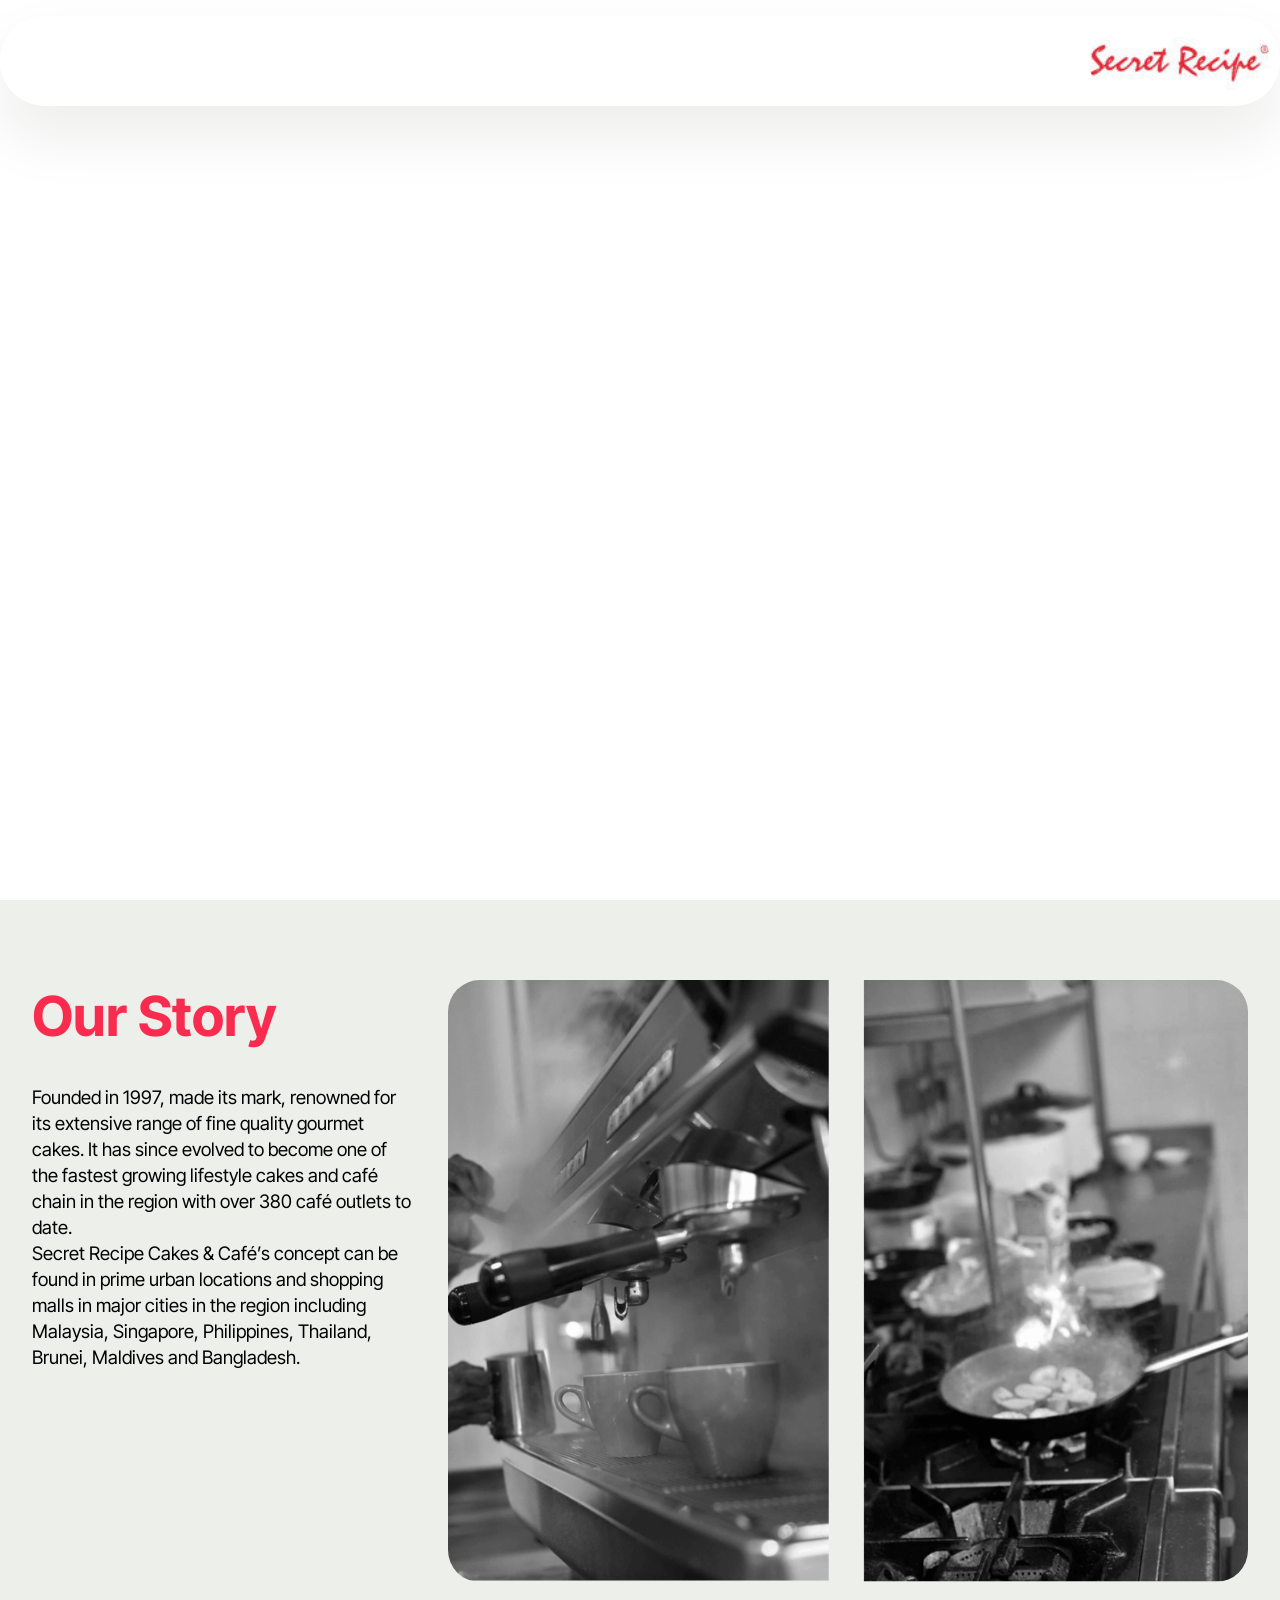
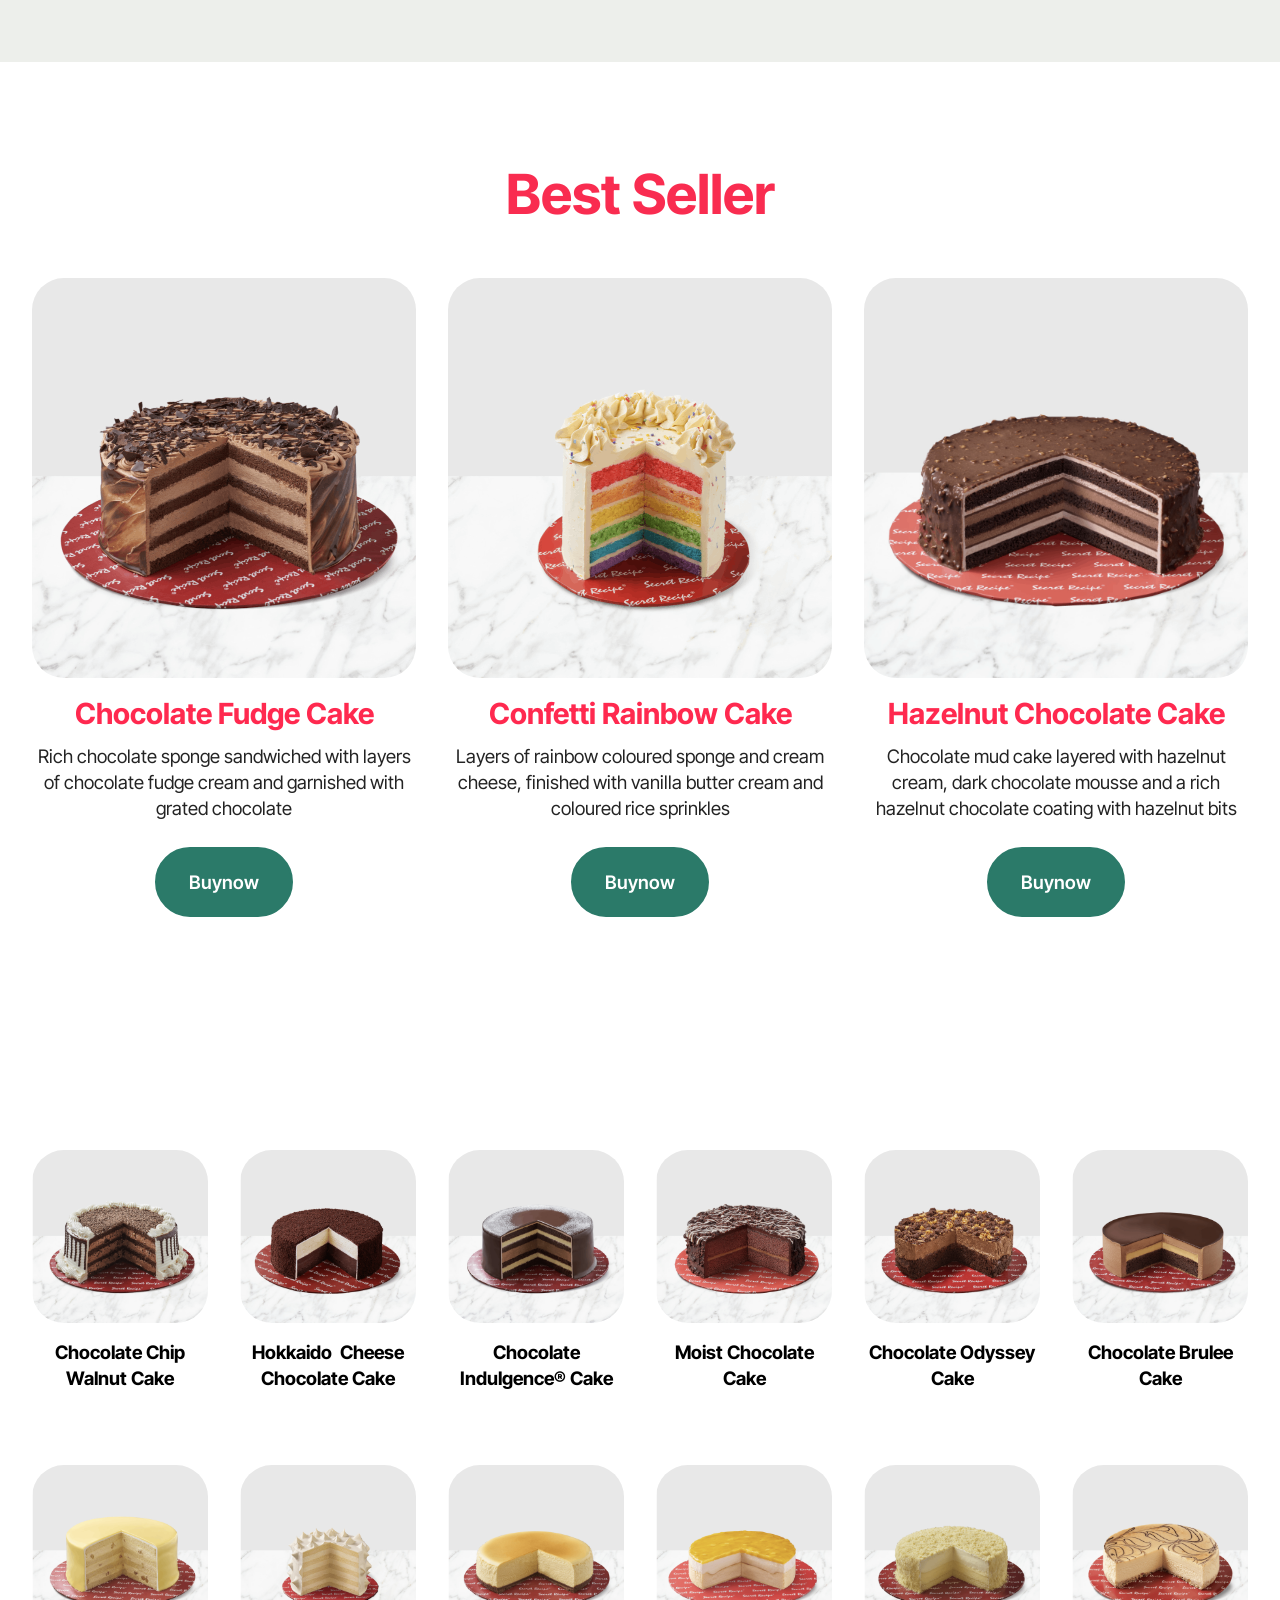
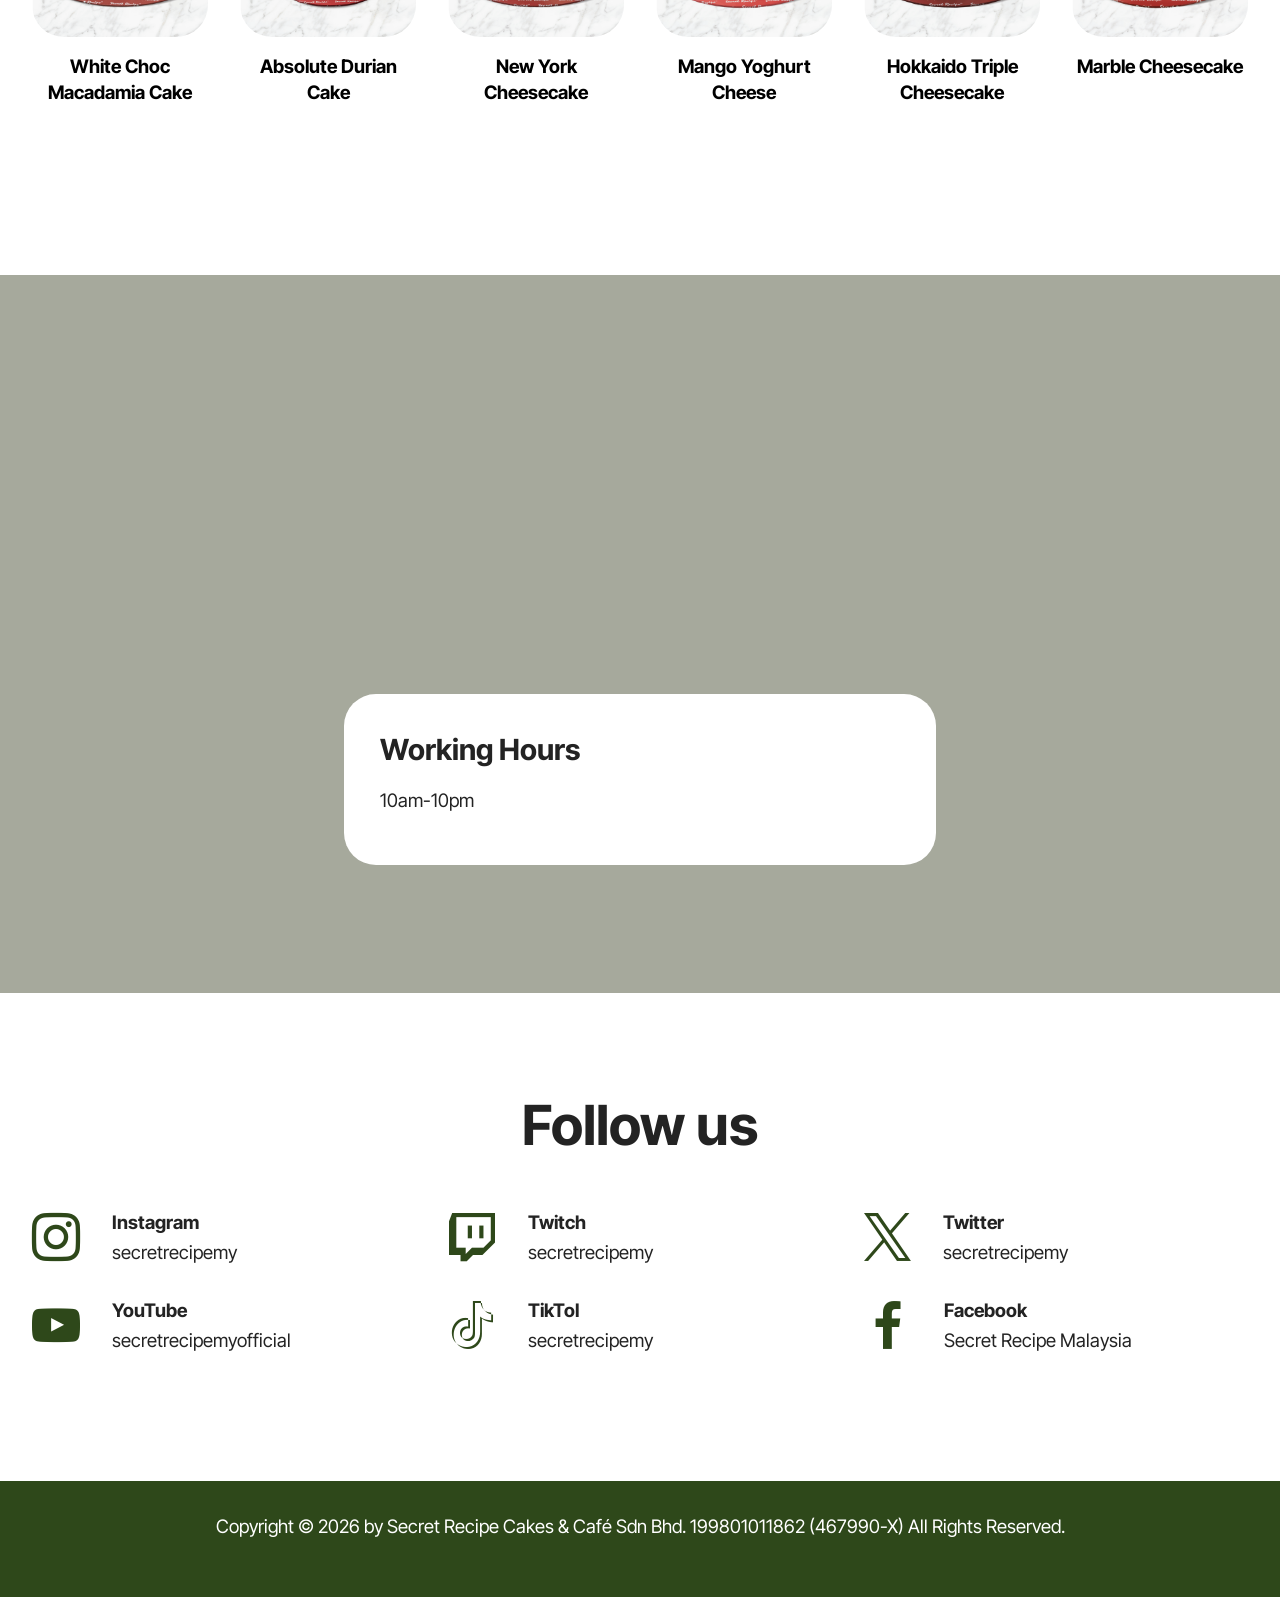
==== commit 2be96da7: "create github pages" ====
--- a/index.html
+++ b/index.html
@@ -18,7 +18,7 @@
   <link rel="stylesheet" href="assets/theme/css/style.css">
   <link rel="preload" href="https://fonts.googleapis.com/css?family=Inter+Tight:100,200,300,400,500,600,700,800,900,100i,200i,300i,400i,500i,600i,700i,800i,900i&display=swap" as="style" onload="this.onload=null;this.rel='stylesheet'">
   <noscript><link rel="stylesheet" href="https://fonts.googleapis.com/css?family=Inter+Tight:100,200,300,400,500,600,700,800,900,100i,200i,300i,400i,500i,600i,700i,800i,900i&display=swap"></noscript>
-  <link rel="preload" as="style" href="assets/mobirise/css/mbr-additional.css?v=EisL0m"><link rel="stylesheet" href="assets/mobirise/css/mbr-additional.css?v=EisL0m" type="text/css">
+  <link rel="preload" as="style" href="assets/mobirise/css/mbr-additional.css?v=52fbQq"><link rel="stylesheet" href="assets/mobirise/css/mbr-additional.css?v=52fbQq" type="text/css">
 
   
   
@@ -33,7 +33,7 @@
 		<div class="container">
 			<div class="navbar-brand">
 				<span class="navbar-logo">
-					<a href="https://mobiri.se">
+					<a href="index.html">
 						<img src="assets/images/shop20cakes20online20at20the20best20cake20cafe20in20malaysia20-20secret20recipe-137x52.jpg" alt="Mobirise Website Builder" style="height: 4.3rem;">
 					</a>
 				</span>
@@ -474,7 +474,7 @@
             </div>
         </div>
     </div>
-</section><section class="display-7" style="padding: 0;align-items: center;justify-content: center;flex-wrap: wrap;    align-content: center;display: flex;position: relative;height: 4rem;"><a href="https://mobiri.se/4654926" style="flex: 1 1;height: 4rem;position: absolute;width: 100%;z-index: 1;"><img alt="" style="height: 4rem;" src="[data-uri]"></a><p style="margin: 0;text-align: center;" class="display-7">&#8204;</p><a style="z-index:1" href="https://mobirise.com/offline-website-builder.html">Offline Website Software</a></section><script src="assets/bootstrap/js/bootstrap.bundle.min.js"></script>  <script src="assets/smoothscroll/smooth-scroll.js"></script>  <script src="assets/ytplayer/index.js"></script>  <script src="assets/dropdown/js/navbar-dropdown.js"></script>  <script src="assets/vimeoplayer/player.js"></script>  <script src="assets/theme/js/script.js"></script>  
+</section><section class="display-7" style="padding: 0;align-items: center;justify-content: center;flex-wrap: wrap;    align-content: center;display: flex;position: relative;height: 4rem;"><a href="https://mobiri.se/4654926" style="flex: 1 1;height: 4rem;position: absolute;width: 100%;z-index: 1;"><img alt="" style="height: 4rem;" src="[data-uri]"></a><p style="margin: 0;text-align: center;" class="display-7">&#8204;</p><a style="z-index:1" href="https://mobirise.com/offline-website-builder.html">Offline Website Maker</a></section><script src="assets/bootstrap/js/bootstrap.bundle.min.js"></script>  <script src="assets/smoothscroll/smooth-scroll.js"></script>  <script src="assets/ytplayer/index.js"></script>  <script src="assets/dropdown/js/navbar-dropdown.js"></script>  <script src="assets/vimeoplayer/player.js"></script>  <script src="assets/theme/js/script.js"></script>  
   
   
   <input name="animation" type="hidden">
